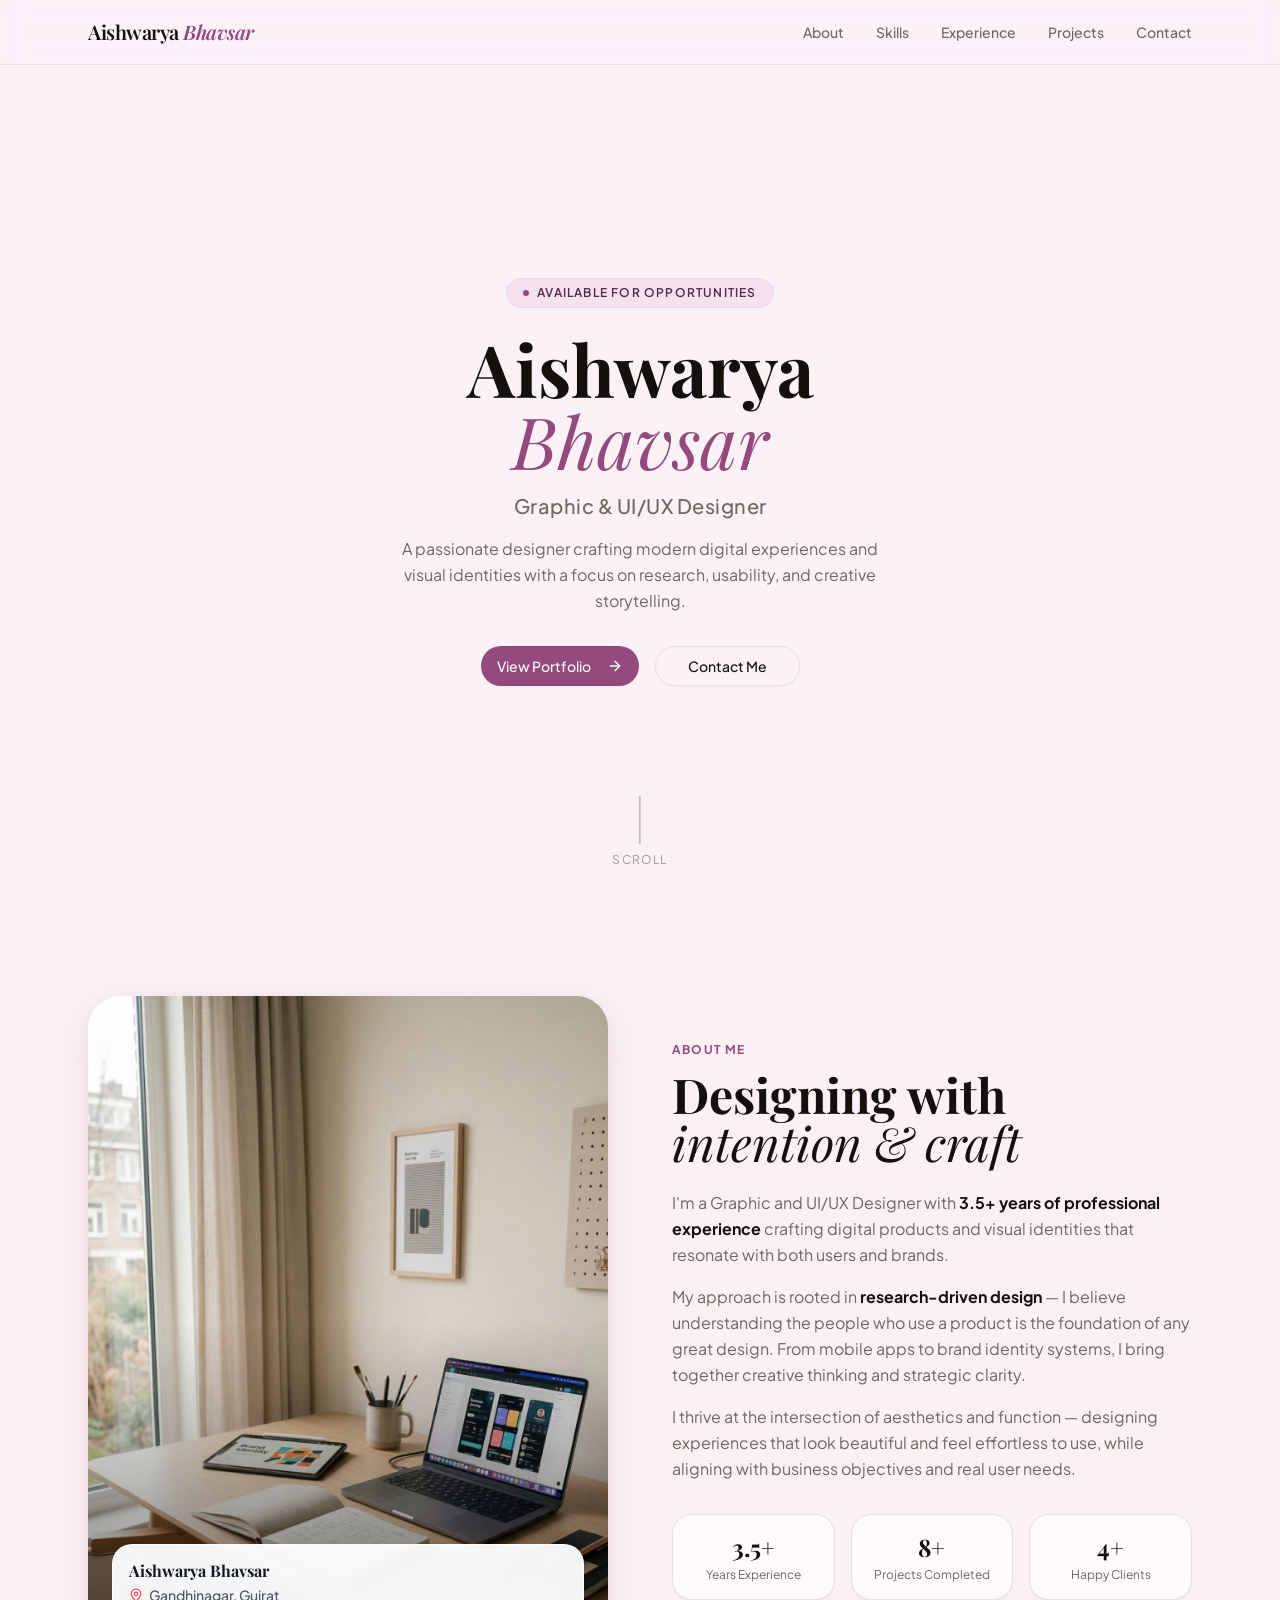
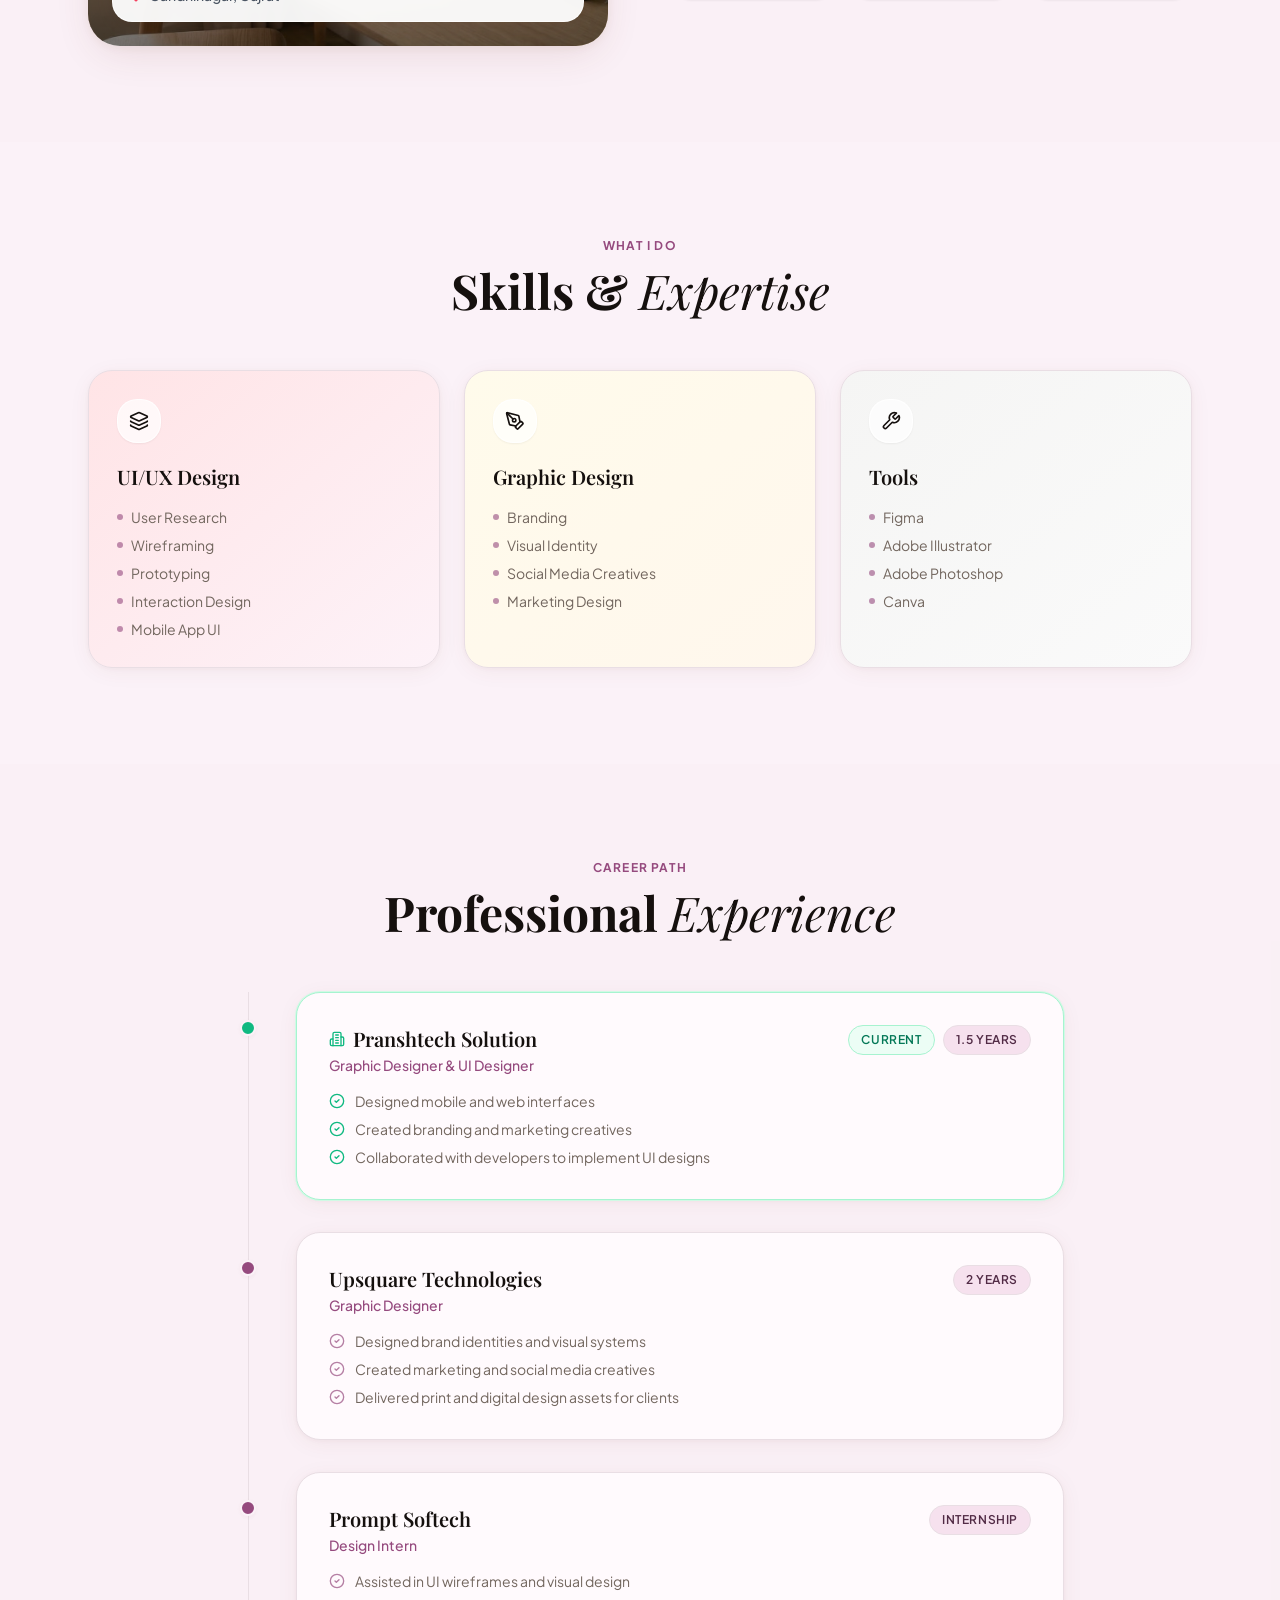
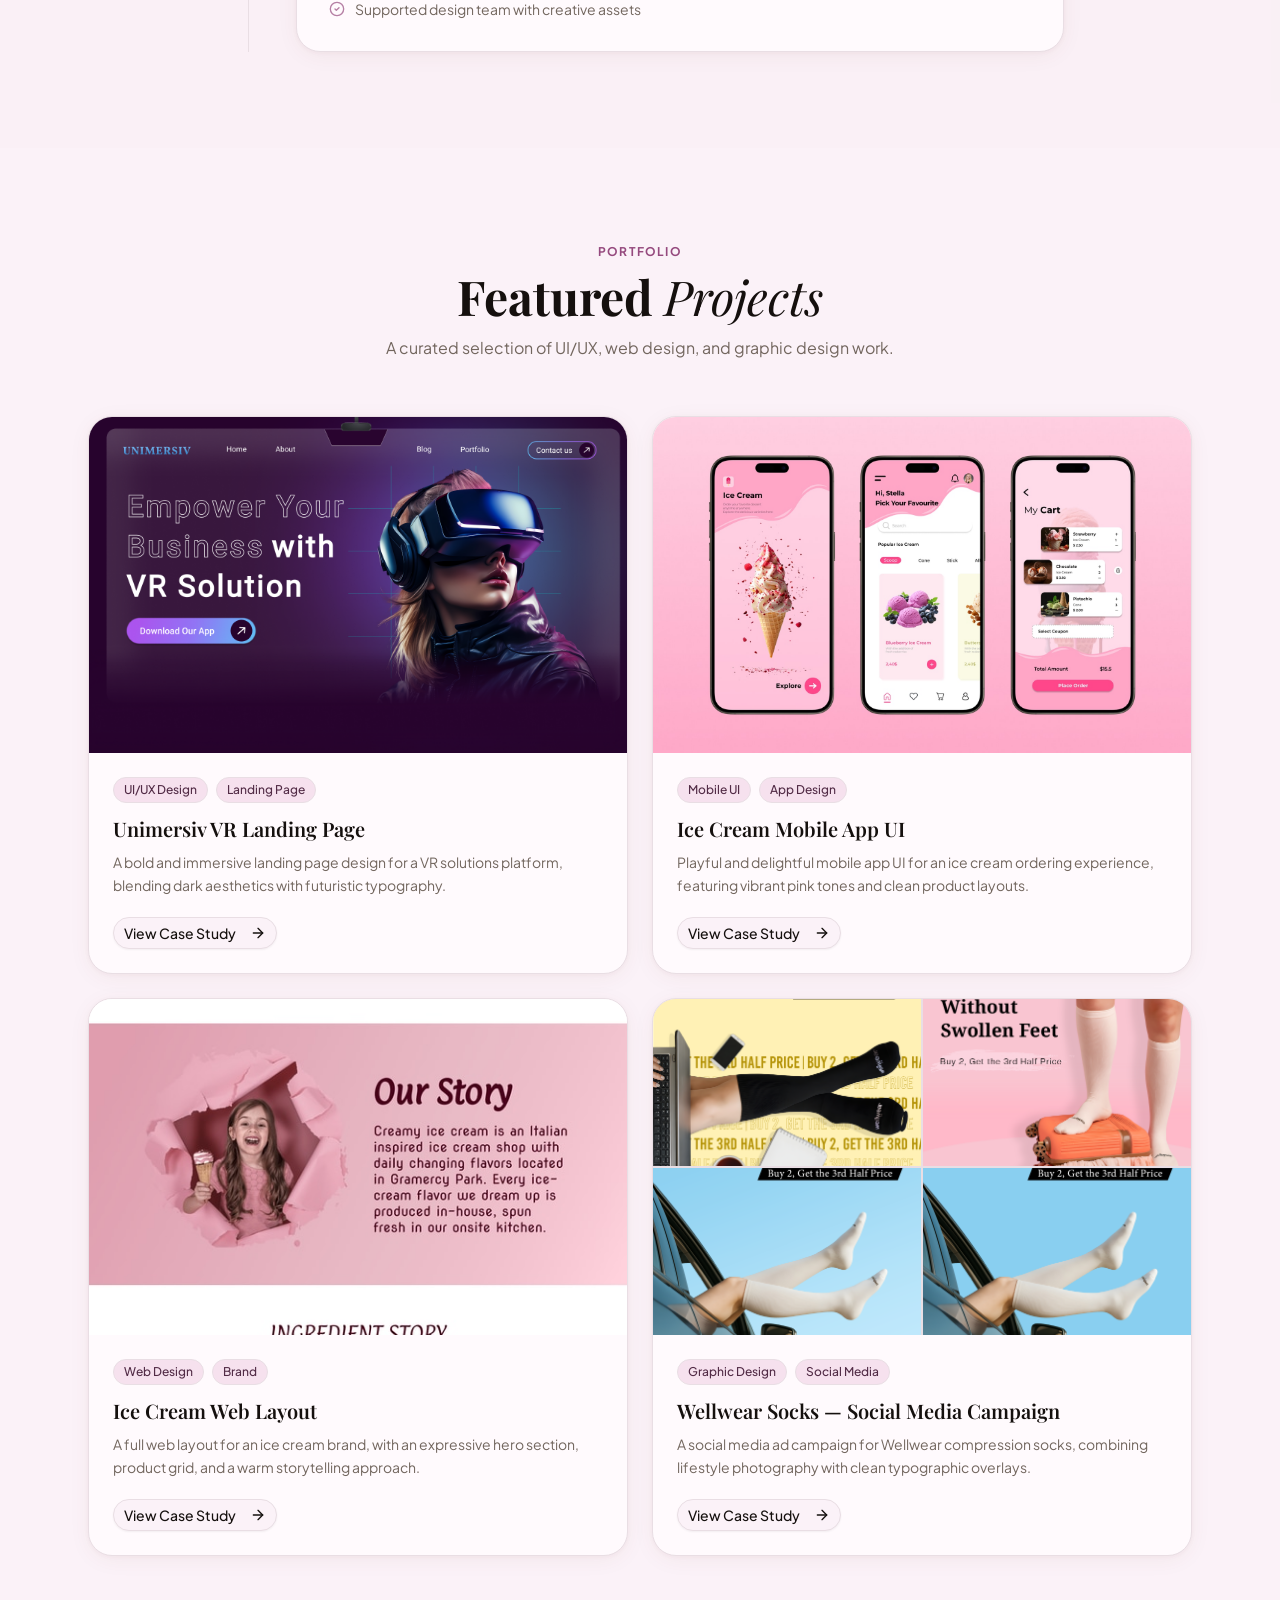
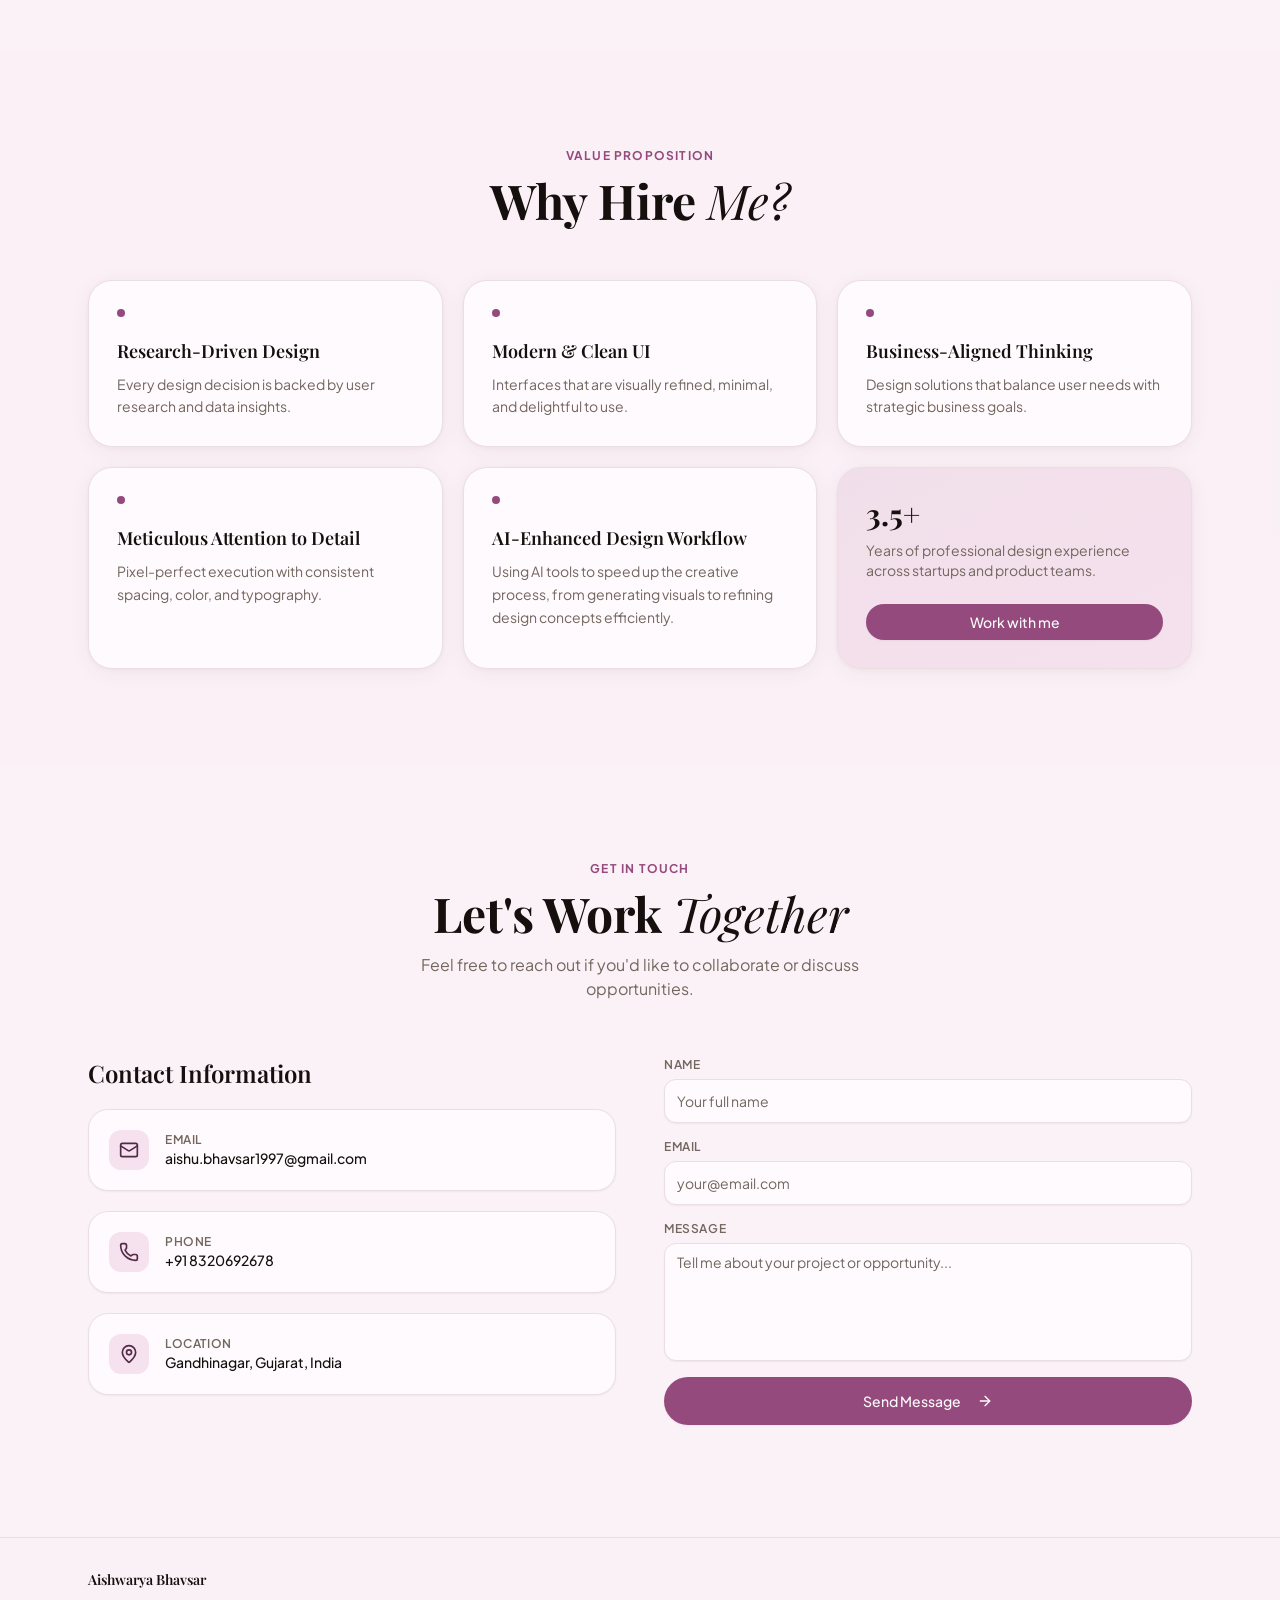
==== index.html @ 3a3ff21f "Add Custom app for portfolio" ====
<html lang="en">
   <head>
      <meta charset="UTF-8" />
      <meta name="viewport" content="width=device-width, initial-scale=1.0" />
      <title>App</title>
      <meta name="description" content="Built with caffeine.ai" />
      <meta property="og:title" content="App" />
      <meta property="og:description" content="Built with caffeine.ai" />
      <meta property="og:type" content="website" />
      <meta name="twitter:card" content="summary_large_image" />
      <link rel="icon" type="image/x-icon" href="/favicon.ico" />
      <!-- <script
         type="module"
         src="assets/index.js"
      ></script> -->
      <link rel="stylesheet" href="assets/index.css" />
      <style type="text/css">
         :where(html[dir="ltr"]),
         :where([data-sonner-toaster][dir="ltr"]) {
            --toast-icon-margin-start: -3px;
            --toast-icon-margin-end: 4px;
            --toast-svg-margin-start: -1px;
            --toast-svg-margin-end: 0px;
            --toast-button-margin-start: auto;
            --toast-button-margin-end: 0;
            --toast-close-button-start: 0;
            --toast-close-button-end: unset;
            --toast-close-button-transform: translate(-35%, -35%);
         }
         :where(html[dir="rtl"]),
         :where([data-sonner-toaster][dir="rtl"]) {
            --toast-icon-margin-start: 4px;
            --toast-icon-margin-end: -3px;
            --toast-svg-margin-start: 0px;
            --toast-svg-margin-end: -1px;
            --toast-button-margin-start: 0;
            --toast-button-margin-end: auto;
            --toast-close-button-start: unset;
            --toast-close-button-end: 0;
            --toast-close-button-transform: translate(35%, -35%);
         }
         :where([data-sonner-toaster]) {
            position: fixed;
            width: var(--width);
            font-family:
               ui-sans-serif,
               system-ui,
               -apple-system,
               BlinkMacSystemFont,
               Segoe UI,
               Roboto,
               Helvetica Neue,
               Arial,
               Noto Sans,
               sans-serif,
               Apple Color Emoji,
               Segoe UI Emoji,
               Segoe UI Symbol,
               Noto Color Emoji;
            --gray1: hsl(0, 0%, 99%);
            --gray2: hsl(0, 0%, 97.3%);
            --gray3: hsl(0, 0%, 95.1%);
            --gray4: hsl(0, 0%, 93%);
            --gray5: hsl(0, 0%, 90.9%);
            --gray6: hsl(0, 0%, 88.7%);
            --gray7: hsl(0, 0%, 85.8%);
            --gray8: hsl(0, 0%, 78%);
            --gray9: hsl(0, 0%, 56.1%);
            --gray10: hsl(0, 0%, 52.3%);
            --gray11: hsl(0, 0%, 43.5%);
            --gray12: hsl(0, 0%, 9%);
            --border-radius: 8px;
            box-sizing: border-box;
            padding: 0;
            margin: 0;
            list-style: none;
            outline: none;
            z-index: 999999999;
            transition: transform 0.4s ease;
         }
         :where([data-sonner-toaster][data-lifted="true"]) {
            transform: translateY(-10px);
         }
         @media (hover: none) and (pointer: coarse) {
            :where([data-sonner-toaster][data-lifted="true"]) {
               transform: none;
            }
         }
         :where([data-sonner-toaster][data-x-position="right"]) {
            right: var(--offset-right);
         }
         :where([data-sonner-toaster][data-x-position="left"]) {
            left: var(--offset-left);
         }
         :where([data-sonner-toaster][data-x-position="center"]) {
            left: 50%;
            transform: translate(-50%);
         }
         :where([data-sonner-toaster][data-y-position="top"]) {
            top: var(--offset-top);
         }
         :where([data-sonner-toaster][data-y-position="bottom"]) {
            bottom: var(--offset-bottom);
         }
         :where([data-sonner-toast]) {
            --y: translateY(100%);
            --lift-amount: calc(var(--lift) * var(--gap));
            z-index: var(--z-index);
            position: absolute;
            opacity: 0;
            transform: var(--y);
            filter: blur(0);
            touch-action: none;
            transition:
               transform 0.4s,
               opacity 0.4s,
               height 0.4s,
               box-shadow 0.2s;
            box-sizing: border-box;
            outline: none;
            overflow-wrap: anywhere;
         }
         :where([data-sonner-toast][data-styled="true"]) {
            padding: 16px;
            background: var(--normal-bg);
            border: 1px solid var(--normal-border);
            color: var(--normal-text);
            border-radius: var(--border-radius);
            box-shadow: 0 4px 12px #0000001a;
            width: var(--width);
            font-size: 13px;
            display: flex;
            align-items: center;
            gap: 6px;
         }
         :where([data-sonner-toast]:focus-visible) {
            box-shadow:
               0 4px 12px #0000001a,
               0 0 0 2px #0003;
         }
         :where([data-sonner-toast][data-y-position="top"]) {
            top: 0;
            --y: translateY(-100%);
            --lift: 1;
            --lift-amount: calc(1 * var(--gap));
         }
         :where([data-sonner-toast][data-y-position="bottom"]) {
            bottom: 0;
            --y: translateY(100%);
            --lift: -1;
            --lift-amount: calc(var(--lift) * var(--gap));
         }
         :where([data-sonner-toast]) :where([data-description]) {
            font-weight: 400;
            line-height: 1.4;
            color: inherit;
         }
         :where([data-sonner-toast]) :where([data-title]) {
            font-weight: 500;
            line-height: 1.5;
            color: inherit;
         }
         :where([data-sonner-toast]) :where([data-icon]) {
            display: flex;
            height: 16px;
            width: 16px;
            position: relative;
            justify-content: flex-start;
            align-items: center;
            flex-shrink: 0;
            margin-left: var(--toast-icon-margin-start);
            margin-right: var(--toast-icon-margin-end);
         }
         :where([data-sonner-toast][data-promise="true"])
            :where([data-icon])
            > svg {
            opacity: 0;
            transform: scale(0.8);
            transform-origin: center;
            animation: sonner-fade-in 0.3s ease forwards;
         }
         :where([data-sonner-toast]) :where([data-icon]) > * {
            flex-shrink: 0;
         }
         :where([data-sonner-toast]) :where([data-icon]) svg {
            margin-left: var(--toast-svg-margin-start);
            margin-right: var(--toast-svg-margin-end);
         }
         :where([data-sonner-toast]) :where([data-content]) {
            display: flex;
            flex-direction: column;
            gap: 2px;
         }
         [data-sonner-toast][data-styled="true"] [data-button] {
            border-radius: 4px;
            padding-left: 8px;
            padding-right: 8px;
            height: 24px;
            font-size: 12px;
            color: var(--normal-bg);
            background: var(--normal-text);
            margin-left: var(--toast-button-margin-start);
            margin-right: var(--toast-button-margin-end);
            border: none;
            cursor: pointer;
            outline: none;
            display: flex;
            align-items: center;
            flex-shrink: 0;
            transition:
               opacity 0.4s,
               box-shadow 0.2s;
         }
         :where([data-sonner-toast]) :where([data-button]):focus-visible {
            box-shadow: 0 0 0 2px #0006;
         }
         :where([data-sonner-toast]) :where([data-button]):first-of-type {
            margin-left: var(--toast-button-margin-start);
            margin-right: var(--toast-button-margin-end);
         }
         :where([data-sonner-toast]) :where([data-cancel]) {
            color: var(--normal-text);
            background: rgba(0, 0, 0, 0.08);
         }
         :where([data-sonner-toast][data-theme="dark"]) :where([data-cancel]) {
            background: rgba(255, 255, 255, 0.3);
         }
         :where([data-sonner-toast]) :where([data-close-button]) {
            position: absolute;
            left: var(--toast-close-button-start);
            right: var(--toast-close-button-end);
            top: 0;
            height: 20px;
            width: 20px;
            display: flex;
            justify-content: center;
            align-items: center;
            padding: 0;
            color: var(--gray12);
            border: 1px solid var(--gray4);
            transform: var(--toast-close-button-transform);
            border-radius: 50%;
            cursor: pointer;
            z-index: 1;
            transition:
               opacity 0.1s,
               background 0.2s,
               border-color 0.2s;
         }
         [data-sonner-toast] [data-close-button] {
            background: var(--gray1);
         }
         :where([data-sonner-toast]) :where([data-close-button]):focus-visible {
            box-shadow:
               0 4px 12px #0000001a,
               0 0 0 2px #0003;
         }
         :where([data-sonner-toast]) :where([data-disabled="true"]) {
            cursor: not-allowed;
         }
         :where([data-sonner-toast]):hover :where([data-close-button]):hover {
            background: var(--gray2);
            border-color: var(--gray5);
         }
         :where([data-sonner-toast][data-swiping="true"]):before {
            content: "";
            position: absolute;
            left: -50%;
            right: -50%;
            height: 100%;
            z-index: -1;
         }
         :where(
               [data-sonner-toast][data-y-position="top"][data-swiping="true"]
            ):before {
            bottom: 50%;
            transform: scaleY(3) translateY(50%);
         }
         :where(
               [data-sonner-toast][data-y-position="bottom"][data-swiping="true"]
            ):before {
            top: 50%;
            transform: scaleY(3) translateY(-50%);
         }
         :where(
               [data-sonner-toast][data-swiping="false"][data-removed="true"]
            ):before {
            content: "";
            position: absolute;
            inset: 0;
            transform: scaleY(2);
         }
         :where([data-sonner-toast]):after {
            content: "";
            position: absolute;
            left: 0;
            height: calc(var(--gap) + 1px);
            bottom: 100%;
            width: 100%;
         }
         :where([data-sonner-toast][data-mounted="true"]) {
            --y: translateY(0);
            opacity: 1;
         }
         :where(
               [data-sonner-toast][data-expanded="false"][data-front="false"]
            ) {
            --scale: var(--toasts-before) * 0.05 + 1;
            --y: translateY(calc(var(--lift-amount) * var(--toasts-before)))
               scale(calc(-1 * var(--scale)));
            height: var(--front-toast-height);
         }
         :where([data-sonner-toast]) > * {
            transition: opacity 0.4s;
         }
         :where(
               [data-sonner-toast][data-expanded="false"][data-front="false"][data-styled="true"]
            )
            > * {
            opacity: 0;
         }
         :where([data-sonner-toast][data-visible="false"]) {
            opacity: 0;
            pointer-events: none;
         }
         :where(
               [data-sonner-toast][data-mounted="true"][data-expanded="true"]
            ) {
            --y: translateY(calc(var(--lift) * var(--offset)));
            height: var(--initial-height);
         }
         :where(
               [data-sonner-toast][data-removed="true"][data-front="true"][data-swipe-out="false"]
            ) {
            --y: translateY(calc(var(--lift) * -100%));
            opacity: 0;
         }
         :where(
               [data-sonner-toast][data-removed="true"][data-front="false"][data-swipe-out="false"][data-expanded="true"]
            ) {
            --y: translateY(
               calc(var(--lift) * var(--offset) + var(--lift) * -100%)
            );
            opacity: 0;
         }
         :where(
               [data-sonner-toast][data-removed="true"][data-front="false"][data-swipe-out="false"][data-expanded="false"]
            ) {
            --y: translateY(40%);
            opacity: 0;
            transition:
               transform 0.5s,
               opacity 0.2s;
         }
         :where(
               [data-sonner-toast][data-removed="true"][data-front="false"]
            ):before {
            height: calc(var(--initial-height) + 20%);
         }
         [data-sonner-toast][data-swiping="true"] {
            transform: var(--y) translateY(var(--swipe-amount-y, 0px))
               translate(var(--swipe-amount-x, 0px));
            transition: none;
         }
         [data-sonner-toast][data-swiped="true"] {
            user-select: none;
         }
         [data-sonner-toast][data-swipe-out="true"][data-y-position="bottom"],
         [data-sonner-toast][data-swipe-out="true"][data-y-position="top"] {
            animation-duration: 0.2s;
            animation-timing-function: ease-out;
            animation-fill-mode: forwards;
         }
         [data-sonner-toast][data-swipe-out="true"][data-swipe-direction="left"] {
            animation-name: swipe-out-left;
         }
         [data-sonner-toast][data-swipe-out="true"][data-swipe-direction="right"] {
            animation-name: swipe-out-right;
         }
         [data-sonner-toast][data-swipe-out="true"][data-swipe-direction="up"] {
            animation-name: swipe-out-up;
         }
         [data-sonner-toast][data-swipe-out="true"][data-swipe-direction="down"] {
            animation-name: swipe-out-down;
         }
         @keyframes swipe-out-left {
            0% {
               transform: var(--y) translate(var(--swipe-amount-x));
               opacity: 1;
            }
            to {
               transform: var(--y) translate(calc(var(--swipe-amount-x) - 100%));
               opacity: 0;
            }
         }
         @keyframes swipe-out-right {
            0% {
               transform: var(--y) translate(var(--swipe-amount-x));
               opacity: 1;
            }
            to {
               transform: var(--y) translate(calc(var(--swipe-amount-x) + 100%));
               opacity: 0;
            }
         }
         @keyframes swipe-out-up {
            0% {
               transform: var(--y) translateY(var(--swipe-amount-y));
               opacity: 1;
            }
            to {
               transform: var(--y)
                  translateY(calc(var(--swipe-amount-y) - 100%));
               opacity: 0;
            }
         }
         @keyframes swipe-out-down {
            0% {
               transform: var(--y) translateY(var(--swipe-amount-y));
               opacity: 1;
            }
            to {
               transform: var(--y)
                  translateY(calc(var(--swipe-amount-y) + 100%));
               opacity: 0;
            }
         }
         @media (max-width: 600px) {
            [data-sonner-toaster] {
               position: fixed;
               right: var(--mobile-offset-right);
               left: var(--mobile-offset-left);
               width: 100%;
            }
            [data-sonner-toaster][dir="rtl"] {
               left: calc(var(--mobile-offset-left) * -1);
            }
            [data-sonner-toaster] [data-sonner-toast] {
               left: 0;
               right: 0;
               width: calc(100% - var(--mobile-offset-left) * 2);
            }
            [data-sonner-toaster][data-x-position="left"] {
               left: var(--mobile-offset-left);
            }
            [data-sonner-toaster][data-y-position="bottom"] {
               bottom: var(--mobile-offset-bottom);
            }
            [data-sonner-toaster][data-y-position="top"] {
               top: var(--mobile-offset-top);
            }
            [data-sonner-toaster][data-x-position="center"] {
               left: var(--mobile-offset-left);
               right: var(--mobile-offset-right);
               transform: none;
            }
         }
         [data-sonner-toaster][data-theme="light"] {
            --normal-bg: #fff;
            --normal-border: var(--gray4);
            --normal-text: var(--gray12);
            --success-bg: hsl(143, 85%, 96%);
            --success-border: hsl(145, 92%, 91%);
            --success-text: hsl(140, 100%, 27%);
            --info-bg: hsl(208, 100%, 97%);
            --info-border: hsl(221, 91%, 91%);
            --info-text: hsl(210, 92%, 45%);
            --warning-bg: hsl(49, 100%, 97%);
            --warning-border: hsl(49, 91%, 91%);
            --warning-text: hsl(31, 92%, 45%);
            --error-bg: hsl(359, 100%, 97%);
            --error-border: hsl(359, 100%, 94%);
            --error-text: hsl(360, 100%, 45%);
         }
         [data-sonner-toaster][data-theme="light"]
            [data-sonner-toast][data-invert="true"] {
            --normal-bg: #000;
            --normal-border: hsl(0, 0%, 20%);
            --normal-text: var(--gray1);
         }
         [data-sonner-toaster][data-theme="dark"]
            [data-sonner-toast][data-invert="true"] {
            --normal-bg: #fff;
            --normal-border: var(--gray3);
            --normal-text: var(--gray12);
         }
         [data-sonner-toaster][data-theme="dark"] {
            --normal-bg: #000;
            --normal-bg-hover: hsl(0, 0%, 12%);
            --normal-border: hsl(0, 0%, 20%);
            --normal-border-hover: hsl(0, 0%, 25%);
            --normal-text: var(--gray1);
            --success-bg: hsl(150, 100%, 6%);
            --success-border: hsl(147, 100%, 12%);
            --success-text: hsl(150, 86%, 65%);
            --info-bg: hsl(215, 100%, 6%);
            --info-border: hsl(223, 100%, 12%);
            --info-text: hsl(216, 87%, 65%);
            --warning-bg: hsl(64, 100%, 6%);
            --warning-border: hsl(60, 100%, 12%);
            --warning-text: hsl(46, 87%, 65%);
            --error-bg: hsl(358, 76%, 10%);
            --error-border: hsl(357, 89%, 16%);
            --error-text: hsl(358, 100%, 81%);
         }
         [data-sonner-toaster][data-theme="dark"]
            [data-sonner-toast]
            [data-close-button] {
            background: var(--normal-bg);
            border-color: var(--normal-border);
            color: var(--normal-text);
         }
         [data-sonner-toaster][data-theme="dark"]
            [data-sonner-toast]
            [data-close-button]:hover {
            background: var(--normal-bg-hover);
            border-color: var(--normal-border-hover);
         }
         [data-rich-colors="true"][data-sonner-toast][data-type="success"],
         [data-rich-colors="true"][data-sonner-toast][data-type="success"]
            [data-close-button] {
            background: var(--success-bg);
            border-color: var(--success-border);
            color: var(--success-text);
         }
         [data-rich-colors="true"][data-sonner-toast][data-type="info"],
         [data-rich-colors="true"][data-sonner-toast][data-type="info"]
            [data-close-button] {
            background: var(--info-bg);
            border-color: var(--info-border);
            color: var(--info-text);
         }
         [data-rich-colors="true"][data-sonner-toast][data-type="warning"],
         [data-rich-colors="true"][data-sonner-toast][data-type="warning"]
            [data-close-button] {
            background: var(--warning-bg);
            border-color: var(--warning-border);
            color: var(--warning-text);
         }
         [data-rich-colors="true"][data-sonner-toast][data-type="error"],
         [data-rich-colors="true"][data-sonner-toast][data-type="error"]
            [data-close-button] {
            background: var(--error-bg);
            border-color: var(--error-border);
            color: var(--error-text);
         }
         .sonner-loading-wrapper {
            --size: 16px;
            height: var(--size);
            width: var(--size);
            position: absolute;
            inset: 0;
            z-index: 10;
         }
         .sonner-loading-wrapper[data-visible="false"] {
            transform-origin: center;
            animation: sonner-fade-out 0.2s ease forwards;
         }
         .sonner-spinner {
            position: relative;
            top: 50%;
            left: 50%;
            height: var(--size);
            width: var(--size);
         }
         .sonner-loading-bar {
            animation: sonner-spin 1.2s linear infinite;
            background: var(--gray11);
            border-radius: 6px;
            height: 8%;
            left: -10%;
            position: absolute;
            top: -3.9%;
            width: 24%;
         }
         .sonner-loading-bar:nth-child(1) {
            animation-delay: -1.2s;
            transform: rotate(0.0001deg) translate(146%);
         }
         .sonner-loading-bar:nth-child(2) {
            animation-delay: -1.1s;
            transform: rotate(30deg) translate(146%);
         }
         .sonner-loading-bar:nth-child(3) {
            animation-delay: -1s;
            transform: rotate(60deg) translate(146%);
         }
         .sonner-loading-bar:nth-child(4) {
            animation-delay: -0.9s;
            transform: rotate(90deg) translate(146%);
         }
         .sonner-loading-bar:nth-child(5) {
            animation-delay: -0.8s;
            transform: rotate(120deg) translate(146%);
         }
         .sonner-loading-bar:nth-child(6) {
            animation-delay: -0.7s;
            transform: rotate(150deg) translate(146%);
         }
         .sonner-loading-bar:nth-child(7) {
            animation-delay: -0.6s;
            transform: rotate(180deg) translate(146%);
         }
         .sonner-loading-bar:nth-child(8) {
            animation-delay: -0.5s;
            transform: rotate(210deg) translate(146%);
         }
         .sonner-loading-bar:nth-child(9) {
            animation-delay: -0.4s;
            transform: rotate(240deg) translate(146%);
         }
         .sonner-loading-bar:nth-child(10) {
            animation-delay: -0.3s;
            transform: rotate(270deg) translate(146%);
         }
         .sonner-loading-bar:nth-child(11) {
            animation-delay: -0.2s;
            transform: rotate(300deg) translate(146%);
         }
         .sonner-loading-bar:nth-child(12) {
            animation-delay: -0.1s;
            transform: rotate(330deg) translate(146%);
         }
         @keyframes sonner-fade-in {
            0% {
               opacity: 0;
               transform: scale(0.8);
            }
            to {
               opacity: 1;
               transform: scale(1);
            }
         }
         @keyframes sonner-fade-out {
            0% {
               opacity: 1;
               transform: scale(1);
            }
            to {
               opacity: 0;
               transform: scale(0.8);
            }
         }
         @keyframes sonner-spin {
            0% {
               opacity: 1;
            }
            to {
               opacity: 0.15;
            }
         }
         @media (prefers-reduced-motion) {
            [data-sonner-toast],
            [data-sonner-toast] > *,
            .sonner-loading-bar {
               transition: none !important;
               animation: none !important;
            }
         }
         .sonner-loader {
            position: absolute;
            top: 50%;
            left: 50%;
            transform: translate(-50%, -50%);
            transform-origin: center;
            transition:
               opacity 0.2s,
               transform 0.2s;
         }
         .sonner-loader[data-visible="false"] {
            opacity: 0;
            transform: scale(0.8) translate(-50%, -50%);
         }
      </style>
   </head>
   <body>
      <div id="root">
         <div class="min-h-screen bg-background text-foreground">
            <header
               class="fixed top-0 inset-x-0 z-50 bg-background/90 backdrop-blur-md border-b border-border"
            >
               <nav
                  class="max-w-6xl mx-auto px-6 h-16 flex items-center justify-between"
               >
                  <a
                     href="#hero"
                     class="font-display text-xl font-semibold tracking-tight text-foreground linkred"
                     >Aishwarya
                     <span class="font-italic-accent text-primary"
                        >Bhavsar</span
                     ></a
                  >
                  <ul class="hidden md:flex items-center gap-8">
                     <li>
                        <a
                           href="#about"
                           data-ocid="nav.about.link"
                           class="text-sm font-medium text-muted-foreground hover:text-foreground transition-colors"
                           >About</a
                        >
                     </li>
                     <li>
                        <a
                           href="#skills"
                           data-ocid="nav.skills.link"
                           class="text-sm font-medium text-muted-foreground hover:text-foreground transition-colors"
                           >Skills</a
                        >
                     </li>
                     <li>
                        <a
                           href="#experience"
                           data-ocid="nav.experience.link"
                           class="text-sm font-medium text-muted-foreground hover:text-foreground transition-colors"
                           >Experience</a
                        >
                     </li>
                     <li>
                        <a
                           href="#projects"
                           data-ocid="nav.projects.link"
                           class="text-sm font-medium text-muted-foreground hover:text-foreground transition-colors"
                           >Projects</a
                        >
                     </li>
                     <li>
                        <a
                           href="#contact"
                           data-ocid="nav.contact.link"
                           class="text-sm font-medium text-muted-foreground hover:text-foreground transition-colors"
                           >Contact</a
                        >
                     </li>
                  </ul>
                  <button
                     type="button"
                     class="md:hidden p-2 rounded-lg hover:bg-accent transition-colors"
                     aria-label="Toggle menu"
                  >
                     <div class="w-5 h-4 flex flex-col justify-between">
                        <span
                           class="block h-0.5 bg-foreground transition-all"
                        ></span
                        ><span
                           class="block h-0.5 bg-foreground transition-all"
                        ></span
                        ><span
                           class="block h-0.5 bg-foreground transition-all"
                        ></span>
                     </div>
                  </button>
               </nav>
            </header>
            <main>
               <section
                  id="hero"
                  class="relative min-h-screen flex items-center pt-16 overflow-hidden"
               >
                  <div
                     class="relative z-10 max-w-3xl mx-auto px-6 py-24 flex flex-col items-center text-center"
                  >
                     <div
                        class="inline-flex items-center gap-2 px-4 py-1.5 rounded-full bg-accent border border-border text-accent-foreground text-xs font-semibold uppercase tracking-widest mb-6"
                        style="opacity: 1; transform: none"
                     >
                        <span
                           class="w-1.5 h-1.5 rounded-full bg-primary inline-block"
                        ></span
                        >Available for opportunities
                     </div>
                     <h1
                        class="font-display text-5xl md:text-6xl lg:text-7xl font-bold leading-tight text-foreground mb-4"
                        style="opacity: 1; transform: none"
                     >
                        Aishwarya<br /><span
                           class="font-italic-accent font-normal text-primary"
                           >Bhavsar</span
                        >
                     </h1>
                     <p
                        class="text-lg md:text-xl font-medium text-muted-foreground mb-4 tracking-wide"
                        style="opacity: 1; transform: none"
                     >
                        Graphic &amp; UI/UX Designer
                     </p>
                     <p
                        class="text-base text-muted-foreground max-w-lg leading-relaxed mb-8"
                        style="opacity: 1; transform: none"
                     >
                        A passionate designer crafting modern digital
                        experiences and visual identities with a focus on
                        research, usability, and creative storytelling.
                     </p>
                     <div
                        class="flex flex-wrap items-center justify-center gap-4"
                        style="opacity: 1; transform: none"
                     >
                        <a
                           href="#projects"
                           data-slot="button"
                           class="inline-flex items-center justify-center gap-2 whitespace-nowrap text-sm font-medium disabled:pointer-events-none disabled:opacity-50 [&amp;_svg]:pointer-events-none [&amp;_svg:not([class*='size-'])]:size-4 shrink-0 [&amp;_svg]:shrink-0 outline-none focus-visible:border-ring focus-visible:ring-ring/50 focus-visible:ring-[3px] aria-invalid:ring-destructive/20 dark:aria-invalid:ring-destructive/40 aria-invalid:border-destructive shadow-xs hover:bg-primary/90 h-10 has-[&gt;svg]:px-4 rounded-full px-8 bg-primary text-primary-foreground hover:opacity-90 shadow-lift transition-all hover:scale-105"
                           data-ocid="hero.primary_button"
                           >View Portfolio
                           <svg
                              xmlns="http://www.w3.org/2000/svg"
                              width="24"
                              height="24"
                              viewBox="0 0 24 24"
                              fill="none"
                              stroke="currentColor"
                              stroke-width="2"
                              stroke-linecap="round"
                              stroke-linejoin="round"
                              class="lucide lucide-arrow-right ml-2 w-4 h-4"
                              aria-hidden="true"
                           >
                              <path d="M5 12h14"></path>
                              <path d="m12 5 7 7-7 7"></path></svg></a
                        ><a
                           href="#contact"
                           data-slot="button"
                           class="inline-flex items-center justify-center gap-2 whitespace-nowrap text-sm font-medium disabled:pointer-events-none disabled:opacity-50 [&amp;_svg]:pointer-events-none [&amp;_svg:not([class*='size-'])]:size-4 shrink-0 [&amp;_svg]:shrink-0 outline-none focus-visible:border-ring focus-visible:ring-ring/50 focus-visible:ring-[3px] aria-invalid:ring-destructive/20 dark:aria-invalid:ring-destructive/40 aria-invalid:border-destructive border bg-background shadow-xs hover:text-accent-foreground dark:bg-input/30 dark:border-input dark:hover:bg-input/50 h-10 has-[&gt;svg]:px-4 rounded-full px-8 border-border hover:bg-accent transition-all hover:scale-105"
                           data-ocid="hero.secondary_button"
                           >Contact Me</a
                        >
                     </div>
                  </div>
                  <div
                     class="absolute bottom-8 left-1/2 -translate-x-1/2 flex flex-col items-center gap-2 opacity-40"
                  >
                     <div class="w-px h-12 bg-foreground animate-pulse"></div>
                     <span class="text-xs uppercase tracking-widest"
                        >Scroll</span
                     >
                  </div>
               </section>
               <section id="about" class="py-24 bg-muted/30">
                  <div
                     class="max-w-6xl mx-auto px-6 grid lg:grid-cols-2 gap-16 items-center"
                  >
                     <div style="opacity: 1; transform: none">
                        <div
                           class="relative rounded-4xl overflow-hidden aspect-[4/5] bg-gradient-to-br from-rose-100 via-pink-50 to-amber-50 shadow-lift"
                        >
                           <img
                              alt="Aishwarya Bhavsar — Designer"
                              class="absolute inset-0 w-full h-full object-cover object-center"
                              src="assets/uploads/Gemini_Generated_Image_ps2xdfps2xdfps2x-1.png"
                           />
                           <div
                              class="absolute inset-0 bg-gradient-to-t from-black/50 via-transparent to-transparent"
                           ></div>
                           <div class="absolute bottom-6 left-6 right-6">
                              <div
                                 class="bg-white/95 backdrop-blur-sm rounded-2xl p-4 border border-white/80 shadow-lift"
                              >
                                 <div
                                    class="font-display font-bold text-gray-900 text-base leading-tight"
                                 >
                                    Aishwarya Bhavsar
                                 </div>
                                 <div class="flex items-center gap-1.5 mt-1">
                                    <svg
                                       xmlns="http://www.w3.org/2000/svg"
                                       width="24"
                                       height="24"
                                       viewBox="0 0 24 24"
                                       fill="none"
                                       stroke="currentColor"
                                       stroke-width="2"
                                       stroke-linecap="round"
                                       stroke-linejoin="round"
                                       class="lucide lucide-map-pin w-3.5 h-3.5 text-rose-500 flex-shrink-0"
                                       aria-hidden="true"
                                    >
                                       <path
                                          d="M20 10c0 4.993-5.539 10.193-7.399 11.799a1 1 0 0 1-1.202 0C9.539 20.193 4 14.993 4 10a8 8 0 0 1 16 0"
                                       ></path>
                                       <circle
                                          cx="12"
                                          cy="10"
                                          r="3"
                                       ></circle></svg
                                    ><span
                                       class="text-sm font-medium text-gray-600"
                                       >Gandhinagar, Gujrat</span
                                    >
                                 </div>
                              </div>
                           </div>
                        </div>
                     </div>
                     <div style="opacity: 1; transform: none">
                        <p
                           class="text-xs font-bold uppercase tracking-widest text-primary mb-3"
                        >
                           About Me
                        </p>
                        <h2
                           class="font-display text-4xl md:text-5xl font-bold leading-tight text-foreground mb-6"
                        >
                           Designing with<br /><span
                              class="font-italic-accent font-normal"
                              >intention &amp; craft</span
                           >
                        </h2>
                        <div
                           class="space-y-4 text-base text-muted-foreground leading-relaxed"
                        >
                           <p>
                              I'm a Graphic and UI/UX Designer with
                              <strong class="text-foreground"
                                 >3.5+ years of professional experience</strong
                              >
                              crafting digital products and visual identities
                              that resonate with both users and brands.
                           </p>
                           <p>
                              My approach is rooted in
                              <strong class="text-foreground"
                                 >research-driven design</strong
                              >
                              — I believe understanding the people who use a
                              product is the foundation of any great design.
                              From mobile apps to brand identity systems, I
                              bring together creative thinking and strategic
                              clarity.
                           </p>
                           <p>
                              I thrive at the intersection of aesthetics and
                              function — designing experiences that look
                              beautiful and feel effortless to use, while
                              aligning with business objectives and real user
                              needs.
                           </p>
                        </div>
                        <div class="mt-8 grid grid-cols-3 gap-4">
                           <div
                              class="bg-card border border-border rounded-2xl p-4 text-center shadow-xs"
                           >
                              <div
                                 class="font-display text-2xl font-bold text-foreground"
                              >
                                 3.5+
                              </div>
                              <div class="text-xs text-muted-foreground mt-1">
                                 Years Experience
                              </div>
                           </div>
                           <div
                              class="bg-card border border-border rounded-2xl p-4 text-center shadow-xs"
                           >
                              <div
                                 class="font-display text-2xl font-bold text-foreground"
                              >
                                 8+
                              </div>
                              <div class="text-xs text-muted-foreground mt-1">
                                 Projects Completed
                              </div>
                           </div>
                           <div
                              class="bg-card border border-border rounded-2xl p-4 text-center shadow-xs"
                           >
                              <div
                                 class="font-display text-2xl font-bold text-foreground"
                              >
                                 4+
                              </div>
                              <div class="text-xs text-muted-foreground mt-1">
                                 Happy Clients
                              </div>
                           </div>
                        </div>
                     </div>
                  </div>
               </section>
               <section id="skills" class="py-24">
                  <div class="max-w-6xl mx-auto px-6">
                     <div
                        class="text-center mb-14"
                        style="opacity: 1; transform: none"
                     >
                        <p
                           class="text-xs font-bold uppercase tracking-widest text-primary mb-3"
                        >
                           What I Do
                        </p>
                        <h2
                           class="font-display text-4xl md:text-5xl font-bold text-foreground"
                        >
                           Skills &amp;
                           <span class="font-italic-accent font-normal"
                              >Expertise</span
                           >
                        </h2>
                     </div>
                     <div class="grid md:grid-cols-3 gap-6">
                        <div
                           class="bg-gradient-to-br from-rose-100 to-pink-50 border border-border rounded-3xl p-7 shadow-soft cursor-default"
                           style="opacity: 1; transform: none"
                        >
                           <div
                              class="w-11 h-11 rounded-2xl bg-white/70 border border-white/80 flex items-center justify-center mb-5 shadow-xs"
                           >
                              <svg
                                 xmlns="http://www.w3.org/2000/svg"
                                 width="24"
                                 height="24"
                                 viewBox="0 0 24 24"
                                 fill="none"
                                 stroke="currentColor"
                                 stroke-width="2"
                                 stroke-linecap="round"
                                 stroke-linejoin="round"
                                 class="lucide lucide-layers w-5 h-5 text-foreground"
                                 aria-hidden="true"
                              >
                                 <path
                                    d="M12.83 2.18a2 2 0 0 0-1.66 0L2.6 6.08a1 1 0 0 0 0 1.83l8.58 3.91a2 2 0 0 0 1.66 0l8.58-3.9a1 1 0 0 0 0-1.83z"
                                 ></path>
                                 <path
                                    d="M2 12a1 1 0 0 0 .58.91l8.6 3.91a2 2 0 0 0 1.65 0l8.58-3.9A1 1 0 0 0 22 12"
                                 ></path>
                                 <path
                                    d="M2 17a1 1 0 0 0 .58.91l8.6 3.91a2 2 0 0 0 1.65 0l8.58-3.9A1 1 0 0 0 22 17"
                                 ></path>
                              </svg>
                           </div>
                           <h3
                              class="font-display font-semibold text-xl text-foreground mb-4"
                           >
                              UI/UX Design
                           </h3>
                           <ul class="space-y-2">
                              <li
                                 class="flex items-center gap-2 text-sm text-muted-foreground"
                              >
                                 <span
                                    class="w-1.5 h-1.5 rounded-full bg-primary/60 flex-shrink-0"
                                 ></span
                                 >User Research
                              </li>
                              <li
                                 class="flex items-center gap-2 text-sm text-muted-foreground"
                              >
                                 <span
                                    class="w-1.5 h-1.5 rounded-full bg-primary/60 flex-shrink-0"
                                 ></span
                                 >Wireframing
                              </li>
                              <li
                                 class="flex items-center gap-2 text-sm text-muted-foreground"
                              >
                                 <span
                                    class="w-1.5 h-1.5 rounded-full bg-primary/60 flex-shrink-0"
                                 ></span
                                 >Prototyping
                              </li>
                              <li
                                 class="flex items-center gap-2 text-sm text-muted-foreground"
                              >
                                 <span
                                    class="w-1.5 h-1.5 rounded-full bg-primary/60 flex-shrink-0"
                                 ></span
                                 >Interaction Design
                              </li>
                              <li
                                 class="flex items-center gap-2 text-sm text-muted-foreground"
                              >
                                 <span
                                    class="w-1.5 h-1.5 rounded-full bg-primary/60 flex-shrink-0"
                                 ></span
                                 >Mobile App UI
                              </li>
                           </ul>
                        </div>
                        <div
                           class="bg-gradient-to-br from-amber-50 to-orange-50 border border-border rounded-3xl p-7 shadow-soft cursor-default"
                           style="opacity: 1; transform: none"
                        >
                           <div
                              class="w-11 h-11 rounded-2xl bg-white/70 border border-white/80 flex items-center justify-center mb-5 shadow-xs"
                           >
                              <svg
                                 xmlns="http://www.w3.org/2000/svg"
                                 width="24"
                                 height="24"
                                 viewBox="0 0 24 24"
                                 fill="none"
                                 stroke="currentColor"
                                 stroke-width="2"
                                 stroke-linecap="round"
                                 stroke-linejoin="round"
                                 class="lucide lucide-pen-tool w-5 h-5 text-foreground"
                                 aria-hidden="true"
                              >
                                 <path
                                    d="M15.707 21.293a1 1 0 0 1-1.414 0l-1.586-1.586a1 1 0 0 1 0-1.414l5.586-5.586a1 1 0 0 1 1.414 0l1.586 1.586a1 1 0 0 1 0 1.414z"
                                 ></path>
                                 <path
                                    d="m18 13-1.375-6.874a1 1 0 0 0-.746-.776L3.235 2.028a1 1 0 0 0-1.207 1.207L5.35 15.879a1 1 0 0 0 .776.746L13 18"
                                 ></path>
                                 <path d="m2.3 2.3 7.286 7.286"></path>
                                 <circle cx="11" cy="11" r="2"></circle>
                              </svg>
                           </div>
                           <h3
                              class="font-display font-semibold text-xl text-foreground mb-4"
                           >
                              Graphic Design
                           </h3>
                           <ul class="space-y-2">
                              <li
                                 class="flex items-center gap-2 text-sm text-muted-foreground"
                              >
                                 <span
                                    class="w-1.5 h-1.5 rounded-full bg-primary/60 flex-shrink-0"
                                 ></span
                                 >Branding
                              </li>
                              <li
                                 class="flex items-center gap-2 text-sm text-muted-foreground"
                              >
                                 <span
                                    class="w-1.5 h-1.5 rounded-full bg-primary/60 flex-shrink-0"
                                 ></span
                                 >Visual Identity
                              </li>
                              <li
                                 class="flex items-center gap-2 text-sm text-muted-foreground"
                              >
                                 <span
                                    class="w-1.5 h-1.5 rounded-full bg-primary/60 flex-shrink-0"
                                 ></span
                                 >Social Media Creatives
                              </li>
                              <li
                                 class="flex items-center gap-2 text-sm text-muted-foreground"
                              >
                                 <span
                                    class="w-1.5 h-1.5 rounded-full bg-primary/60 flex-shrink-0"
                                 ></span
                                 >Marketing Design
                              </li>
                           </ul>
                        </div>
                        <div
                           class="bg-gradient-to-br from-stone-100 to-neutral-50 border border-border rounded-3xl p-7 shadow-soft cursor-default"
                           style="opacity: 1; transform: none"
                        >
                           <div
                              class="w-11 h-11 rounded-2xl bg-white/70 border border-white/80 flex items-center justify-center mb-5 shadow-xs"
                           >
                              <svg
                                 xmlns="http://www.w3.org/2000/svg"
                                 width="24"
                                 height="24"
                                 viewBox="0 0 24 24"
                                 fill="none"
                                 stroke="currentColor"
                                 stroke-width="2"
                                 stroke-linecap="round"
                                 stroke-linejoin="round"
                                 class="lucide lucide-wrench w-5 h-5 text-foreground"
                                 aria-hidden="true"
                              >
                                 <path
                                    d="M14.7 6.3a1 1 0 0 0 0 1.4l1.6 1.6a1 1 0 0 0 1.4 0l3.77-3.77a6 6 0 0 1-7.94 7.94l-6.91 6.91a2.12 2.12 0 0 1-3-3l6.91-6.91a6 6 0 0 1 7.94-7.94l-3.76 3.76z"
                                 ></path>
                              </svg>
                           </div>
                           <h3
                              class="font-display font-semibold text-xl text-foreground mb-4"
                           >
                              Tools
                           </h3>
                           <ul class="space-y-2">
                              <li
                                 class="flex items-center gap-2 text-sm text-muted-foreground"
                              >
                                 <span
                                    class="w-1.5 h-1.5 rounded-full bg-primary/60 flex-shrink-0"
                                 ></span
                                 >Figma
                              </li>
                              <li
                                 class="flex items-center gap-2 text-sm text-muted-foreground"
                              >
                                 <span
                                    class="w-1.5 h-1.5 rounded-full bg-primary/60 flex-shrink-0"
                                 ></span
                                 >Adobe Illustrator
                              </li>
                              <li
                                 class="flex items-center gap-2 text-sm text-muted-foreground"
                              >
                                 <span
                                    class="w-1.5 h-1.5 rounded-full bg-primary/60 flex-shrink-0"
                                 ></span
                                 >Adobe Photoshop
                              </li>
                              <li
                                 class="flex items-center gap-2 text-sm text-muted-foreground"
                              >
                                 <span
                                    class="w-1.5 h-1.5 rounded-full bg-primary/60 flex-shrink-0"
                                 ></span
                                 >Canva
                              </li>
                           </ul>
                        </div>
                     </div>
                  </div>
               </section>
               <section id="experience" class="py-24 bg-muted/30">
                  <div class="max-w-4xl mx-auto px-6">
                     <div
                        class="text-center mb-14"
                        style="opacity: 1; transform: none"
                     >
                        <p
                           class="text-xs font-bold uppercase tracking-widest text-primary mb-3"
                        >
                           Career Path
                        </p>
                        <h2
                           class="font-display text-4xl md:text-5xl font-bold text-foreground"
                        >
                           Professional
                           <span class="font-italic-accent font-normal"
                              >Experience</span
                           >
                        </h2>
                     </div>
                     <div class="relative">
                        <div
                           class="absolute left-8 top-0 bottom-0 w-px bg-border"
                        ></div>
                        <div class="space-y-8">
                           <div
                              class="relative pl-20"
                              style="opacity: 1; transform: none"
                           >
                              <div
                                 class="absolute left-6 top-7 w-4 h-4 rounded-full border-2 border-background shadow-soft bg-emerald-500"
                              ></div>
                              <div
                                 class="bg-card border rounded-3xl p-6 md:p-8 shadow-soft hover:shadow-lift transition-shadow border-emerald-200 ring-1 ring-emerald-100"
                              >
                                 <div
                                    class="flex flex-wrap items-start justify-between gap-3 mb-4"
                                 >
                                    <div>
                                       <div
                                          class="flex items-center gap-2 mb-0.5"
                                       >
                                          <svg
                                             xmlns="http://www.w3.org/2000/svg"
                                             width="24"
                                             height="24"
                                             viewBox="0 0 24 24"
                                             fill="none"
                                             stroke="currentColor"
                                             stroke-width="2"
                                             stroke-linecap="round"
                                             stroke-linejoin="round"
                                             class="lucide lucide-building2 lucide-building-2 w-4 h-4 text-emerald-500 flex-shrink-0"
                                             aria-hidden="true"
                                          >
                                             <path
                                                d="M6 22V4a2 2 0 0 1 2-2h8a2 2 0 0 1 2 2v18Z"
                                             ></path>
                                             <path
                                                d="M6 12H4a2 2 0 0 0-2 2v6a2 2 0 0 0 2 2h2"
                                             ></path>
                                             <path
                                                d="M18 9h2a2 2 0 0 1 2 2v9a2 2 0 0 1-2 2h-2"
                                             ></path>
                                             <path d="M10 6h4"></path>
                                             <path d="M10 10h4"></path>
                                             <path d="M10 14h4"></path>
                                             <path d="M10 18h4"></path>
                                          </svg>
                                          <h3
                                             class="font-display font-semibold text-xl text-foreground"
                                          >
                                             Pranshtech Solution
                                          </h3>
                                       </div>
                                       <p
                                          class="text-sm text-primary font-medium mt-0.5"
                                       >
                                          Graphic Designer &amp; UI Designer
                                       </p>
                                    </div>
                                    <div
                                       class="flex items-center gap-2 flex-wrap"
                                    >
                                       <span
                                          class="text-xs font-semibold uppercase tracking-wider px-3 py-1.5 bg-emerald-50 text-emerald-700 rounded-full border border-emerald-200"
                                          >Current</span
                                       ><span
                                          class="text-xs font-semibold uppercase tracking-wider px-3 py-1.5 bg-accent text-accent-foreground rounded-full border border-border"
                                          >1.5 Years</span
                                       >
                                    </div>
                                 </div>
                                 <ul class="space-y-2">
                                    <li
                                       class="flex items-start gap-2.5 text-sm text-muted-foreground"
                                    >
                                       <svg
                                          xmlns="http://www.w3.org/2000/svg"
                                          width="24"
                                          height="24"
                                          viewBox="0 0 24 24"
                                          fill="none"
                                          stroke="currentColor"
                                          stroke-width="2"
                                          stroke-linecap="round"
                                          stroke-linejoin="round"
                                          class="lucide lucide-circle-check w-4 h-4 mt-0.5 flex-shrink-0 text-emerald-500"
                                          aria-hidden="true"
                                       >
                                          <circle
                                             cx="12"
                                             cy="12"
                                             r="10"
                                          ></circle>
                                          <path d="m9 12 2 2 4-4"></path></svg
                                       >Designed mobile and web interfaces
                                    </li>
                                    <li
                                       class="flex items-start gap-2.5 text-sm text-muted-foreground"
                                    >
                                       <svg
                                          xmlns="http://www.w3.org/2000/svg"
                                          width="24"
                                          height="24"
                                          viewBox="0 0 24 24"
                                          fill="none"
                                          stroke="currentColor"
                                          stroke-width="2"
                                          stroke-linecap="round"
                                          stroke-linejoin="round"
                                          class="lucide lucide-circle-check w-4 h-4 mt-0.5 flex-shrink-0 text-emerald-500"
                                          aria-hidden="true"
                                       >
                                          <circle
                                             cx="12"
                                             cy="12"
                                             r="10"
                                          ></circle>
                                          <path d="m9 12 2 2 4-4"></path></svg
                                       >Created branding and marketing creatives
                                    </li>
                                    <li
                                       class="flex items-start gap-2.5 text-sm text-muted-foreground"
                                    >
                                       <svg
                                          xmlns="http://www.w3.org/2000/svg"
                                          width="24"
                                          height="24"
                                          viewBox="0 0 24 24"
                                          fill="none"
                                          stroke="currentColor"
                                          stroke-width="2"
                                          stroke-linecap="round"
                                          stroke-linejoin="round"
                                          class="lucide lucide-circle-check w-4 h-4 mt-0.5 flex-shrink-0 text-emerald-500"
                                          aria-hidden="true"
                                       >
                                          <circle
                                             cx="12"
                                             cy="12"
                                             r="10"
                                          ></circle>
                                          <path d="m9 12 2 2 4-4"></path></svg
                                       >Collaborated with developers to
                                       implement UI designs
                                    </li>
                                 </ul>
                              </div>
                           </div>
                           <div
                              class="relative pl-20"
                              style="opacity: 1; transform: none"
                           >
                              <div
                                 class="absolute left-6 top-7 w-4 h-4 rounded-full border-2 border-background shadow-soft bg-primary"
                              ></div>
                              <div
                                 class="bg-card border rounded-3xl p-6 md:p-8 shadow-soft hover:shadow-lift transition-shadow border-border"
                              >
                                 <div
                                    class="flex flex-wrap items-start justify-between gap-3 mb-4"
                                 >
                                    <div>
                                       <div
                                          class="flex items-center gap-2 mb-0.5"
                                       >
                                          <h3
                                             class="font-display font-semibold text-xl text-foreground"
                                          >
                                             Upsquare Technologies
                                          </h3>
                                       </div>
                                       <p
                                          class="text-sm text-primary font-medium mt-0.5"
                                       >
                                          Graphic Designer
                                       </p>
                                    </div>
                                    <div
                                       class="flex items-center gap-2 flex-wrap"
                                    >
                                       <span
                                          class="text-xs font-semibold uppercase tracking-wider px-3 py-1.5 bg-accent text-accent-foreground rounded-full border border-border"
                                          >2 Years</span
                                       >
                                    </div>
                                 </div>
                                 <ul class="space-y-2">
                                    <li
                                       class="flex items-start gap-2.5 text-sm text-muted-foreground"
                                    >
                                       <svg
                                          xmlns="http://www.w3.org/2000/svg"
                                          width="24"
                                          height="24"
                                          viewBox="0 0 24 24"
                                          fill="none"
                                          stroke="currentColor"
                                          stroke-width="2"
                                          stroke-linecap="round"
                                          stroke-linejoin="round"
                                          class="lucide lucide-circle-check w-4 h-4 mt-0.5 flex-shrink-0 text-primary/70"
                                          aria-hidden="true"
                                       >
                                          <circle
                                             cx="12"
                                             cy="12"
                                             r="10"
                                          ></circle>
                                          <path d="m9 12 2 2 4-4"></path></svg
                                       >Designed brand identities and visual
                                       systems
                                    </li>
                                    <li
                                       class="flex items-start gap-2.5 text-sm text-muted-foreground"
                                    >
                                       <svg
                                          xmlns="http://www.w3.org/2000/svg"
                                          width="24"
                                          height="24"
                                          viewBox="0 0 24 24"
                                          fill="none"
                                          stroke="currentColor"
                                          stroke-width="2"
                                          stroke-linecap="round"
                                          stroke-linejoin="round"
                                          class="lucide lucide-circle-check w-4 h-4 mt-0.5 flex-shrink-0 text-primary/70"
                                          aria-hidden="true"
                                       >
                                          <circle
                                             cx="12"
                                             cy="12"
                                             r="10"
                                          ></circle>
                                          <path d="m9 12 2 2 4-4"></path></svg
                                       >Created marketing and social media
                                       creatives
                                    </li>
                                    <li
                                       class="flex items-start gap-2.5 text-sm text-muted-foreground"
                                    >
                                       <svg
                                          xmlns="http://www.w3.org/2000/svg"
                                          width="24"
                                          height="24"
                                          viewBox="0 0 24 24"
                                          fill="none"
                                          stroke="currentColor"
                                          stroke-width="2"
                                          stroke-linecap="round"
                                          stroke-linejoin="round"
                                          class="lucide lucide-circle-check w-4 h-4 mt-0.5 flex-shrink-0 text-primary/70"
                                          aria-hidden="true"
                                       >
                                          <circle
                                             cx="12"
                                             cy="12"
                                             r="10"
                                          ></circle>
                                          <path d="m9 12 2 2 4-4"></path></svg
                                       >Delivered print and digital design
                                       assets for clients
                                    </li>
                                 </ul>
                              </div>
                           </div>
                           <div
                              class="relative pl-20"
                              style="opacity: 1; transform: none"
                           >
                              <div
                                 class="absolute left-6 top-7 w-4 h-4 rounded-full border-2 border-background shadow-soft bg-primary"
                              ></div>
                              <div
                                 class="bg-card border rounded-3xl p-6 md:p-8 shadow-soft hover:shadow-lift transition-shadow border-border"
                              >
                                 <div
                                    class="flex flex-wrap items-start justify-between gap-3 mb-4"
                                 >
                                    <div>
                                       <div
                                          class="flex items-center gap-2 mb-0.5"
                                       >
                                          <h3
                                             class="font-display font-semibold text-xl text-foreground"
                                          >
                                             Prompt Softech
                                          </h3>
                                       </div>
                                       <p
                                          class="text-sm text-primary font-medium mt-0.5"
                                       >
                                          Design Intern
                                       </p>
                                    </div>
                                    <div
                                       class="flex items-center gap-2 flex-wrap"
                                    >
                                       <span
                                          class="text-xs font-semibold uppercase tracking-wider px-3 py-1.5 bg-accent text-accent-foreground rounded-full border border-border"
                                          >Internship</span
                                       >
                                    </div>
                                 </div>
                                 <ul class="space-y-2">
                                    <li
                                       class="flex items-start gap-2.5 text-sm text-muted-foreground"
                                    >
                                       <svg
                                          xmlns="http://www.w3.org/2000/svg"
                                          width="24"
                                          height="24"
                                          viewBox="0 0 24 24"
                                          fill="none"
                                          stroke="currentColor"
                                          stroke-width="2"
                                          stroke-linecap="round"
                                          stroke-linejoin="round"
                                          class="lucide lucide-circle-check w-4 h-4 mt-0.5 flex-shrink-0 text-primary/70"
                                          aria-hidden="true"
                                       >
                                          <circle
                                             cx="12"
                                             cy="12"
                                             r="10"
                                          ></circle>
                                          <path d="m9 12 2 2 4-4"></path></svg
                                       >Assisted in UI wireframes and visual
                                       design
                                    </li>
                                    <li
                                       class="flex items-start gap-2.5 text-sm text-muted-foreground"
                                    >
                                       <svg
                                          xmlns="http://www.w3.org/2000/svg"
                                          width="24"
                                          height="24"
                                          viewBox="0 0 24 24"
                                          fill="none"
                                          stroke="currentColor"
                                          stroke-width="2"
                                          stroke-linecap="round"
                                          stroke-linejoin="round"
                                          class="lucide lucide-circle-check w-4 h-4 mt-0.5 flex-shrink-0 text-primary/70"
                                          aria-hidden="true"
                                       >
                                          <circle
                                             cx="12"
                                             cy="12"
                                             r="10"
                                          ></circle>
                                          <path d="m9 12 2 2 4-4"></path></svg
                                       >Supported design team with creative
                                       assets
                                    </li>
                                 </ul>
                              </div>
                           </div>
                        </div>
                     </div>
                  </div>
               </section>
               <section id="projects" class="py-24">
                  <div class="max-w-6xl mx-auto px-6">
                     <div
                        class="text-center mb-14"
                        style="opacity: 1; transform: none"
                     >
                        <p
                           class="text-xs font-bold uppercase tracking-widest text-primary mb-3"
                        >
                           Portfolio
                        </p>
                        <h2
                           class="font-display text-4xl md:text-5xl font-bold text-foreground"
                        >
                           Featured
                           <span class="font-italic-accent font-normal"
                              >Projects</span
                           >
                        </h2>
                        <p
                           class="mt-4 text-base text-muted-foreground max-w-lg mx-auto"
                        >
                           A curated selection of UI/UX, web design, and graphic
                           design work.
                        </p>
                     </div>
                     <div class="grid md:grid-cols-2 gap-6">
                        <div
                           data-ocid="projects.item.1"
                           class="group bg-card border border-border rounded-3xl overflow-hidden shadow-soft hover:shadow-lift transition-all cursor-default flex flex-col"
                           style="opacity: 1; transform: none"
                        >
                           <div class="aspect-[16/10] overflow-hidden relative">
                              <img
                                 alt="Unimersiv VR Landing Page"
                                 class="w-full h-full object-cover transition-transform duration-500 group-hover:scale-105 object-top"
                                 loading="lazy"
                                 src="assets/uploads/VR-landing-Page-1-1.png"
                              />
                              <div
                                 class="absolute inset-0 bg-gradient-to-t from-foreground/10 to-transparent opacity-0 group-hover:opacity-100 transition-opacity"
                              ></div>
                           </div>
                           <div class="p-6 flex flex-col flex-1">
                              <div class="flex flex-wrap gap-2 mb-3">
                                 <span
                                    class="text-xs font-medium px-2.5 py-1 bg-accent text-accent-foreground rounded-full border border-border"
                                    >UI/UX Design</span
                                 ><span
                                    class="text-xs font-medium px-2.5 py-1 bg-accent text-accent-foreground rounded-full border border-border"
                                    >Landing Page</span
                                 >
                              </div>
                              <h3
                                 class="font-display font-semibold text-xl text-foreground mb-2"
                              >
                                 Unimersiv VR Landing Page
                              </h3>
                              <p
                                 class="text-sm text-muted-foreground leading-relaxed mb-5 flex-1"
                              >
                                 A bold and immersive landing page design for a
                                 VR solutions platform, blending dark aesthetics
                                 with futuristic typography.
                              </p>
                              <a
                                 href="casestudy/case-1.html"
                                 data-slot="button"
                                 class="inline-flex items-center justify-center whitespace-nowrap text-sm font-medium disabled:pointer-events-none disabled:opacity-50 [&amp;_svg]:pointer-events-none [&amp;_svg:not([class*='size-'])]:size-4 shrink-0 [&amp;_svg]:shrink-0 outline-none focus-visible:border-ring focus-visible:ring-ring/50 focus-visible:ring-[3px] aria-invalid:ring-destructive/20 dark:aria-invalid:ring-destructive/40 aria-invalid:border-destructive border bg-background shadow-xs dark:bg-input/30 dark:border-input dark:hover:bg-input/50 h-8 gap-1.5 px-3 has-[&gt;svg]:px-2.5 rounded-full border-border hover:bg-primary hover:text-primary-foreground hover:border-primary transition-all group/btn self-start"
                                 data-ocid="projects.button.1"
                              >
                                 View Case Study<svg
                                    xmlns="http://www.w3.org/2000/svg"
                                    width="24"
                                    height="24"
                                    viewBox="0 0 24 24"
                                    fill="none"
                                    stroke="currentColor"
                                    stroke-width="2"
                                    stroke-linecap="round"
                                    stroke-linejoin="round"
                                    class="lucide lucide-arrow-right ml-2 w-3.5 h-3.5 transition-transform group-hover/btn:translate-x-1"
                                    aria-hidden="true"
                                 >
                                    <path d="M5 12h14"></path>
                                    <path d="m12 5 7 7-7 7"></path>
                                 </svg>
                              </a>
                           </div>
                        </div>
                        <div
                           data-ocid="projects.item.2"
                           class="group bg-card border border-border rounded-3xl overflow-hidden shadow-soft hover:shadow-lift transition-all cursor-default flex flex-col"
                           style="opacity: 1; transform: none"
                        >
                           <div class="aspect-[16/10] overflow-hidden relative">
                              <img
                                 alt="Ice Cream Mobile App UI"
                                 class="w-full h-full object-cover transition-transform duration-500 group-hover:scale-105"
                                 loading="lazy"
                                 src="assets/uploads/Ice_Cream_UI_Screen-6.png"
                              />
                              <div
                                 class="absolute inset-0 bg-gradient-to-t from-foreground/10 to-transparent opacity-0 group-hover:opacity-100 transition-opacity"
                              ></div>
                           </div>
                           <div class="p-6 flex flex-col flex-1">
                              <div class="flex flex-wrap gap-2 mb-3">
                                 <span
                                    class="text-xs font-medium px-2.5 py-1 bg-accent text-accent-foreground rounded-full border border-border"
                                    >Mobile UI</span
                                 ><span
                                    class="text-xs font-medium px-2.5 py-1 bg-accent text-accent-foreground rounded-full border border-border"
                                    >App Design</span
                                 >
                              </div>
                              <h3
                                 class="font-display font-semibold text-xl text-foreground mb-2"
                              >
                                 Ice Cream Mobile App UI
                              </h3>
                              <p
                                 class="text-sm text-muted-foreground leading-relaxed mb-5 flex-1"
                              >
                                 Playful and delightful mobile app UI for an ice
                                 cream ordering experience, featuring vibrant
                                 pink tones and clean product layouts.
                              </p>
                              <a
                                 href="casestudy/case-2.html"
                                 data-slot="button"
                                 class="inline-flex items-center justify-center whitespace-nowrap text-sm font-medium disabled:pointer-events-none disabled:opacity-50 [&amp;_svg]:pointer-events-none [&amp;_svg:not([class*='size-'])]:size-4 shrink-0 [&amp;_svg]:shrink-0 outline-none focus-visible:border-ring focus-visible:ring-ring/50 focus-visible:ring-[3px] aria-invalid:ring-destructive/20 dark:aria-invalid:ring-destructive/40 aria-invalid:border-destructive border bg-background shadow-xs dark:bg-input/30 dark:border-input dark:hover:bg-input/50 h-8 gap-1.5 px-3 has-[&gt;svg]:px-2.5 rounded-full border-border hover:bg-primary hover:text-primary-foreground hover:border-primary transition-all group/btn self-start"
                                 data-ocid="projects.button.2"
                              >
                                 View Case Study<svg
                                    xmlns="http://www.w3.org/2000/svg"
                                    width="24"
                                    height="24"
                                    viewBox="0 0 24 24"
                                    fill="none"
                                    stroke="currentColor"
                                    stroke-width="2"
                                    stroke-linecap="round"
                                    stroke-linejoin="round"
                                    class="lucide lucide-arrow-right ml-2 w-3.5 h-3.5 transition-transform group-hover/btn:translate-x-1"
                                    aria-hidden="true"
                                 >
                                    <path d="M5 12h14"></path>
                                    <path d="m12 5 7 7-7 7"></path>
                                 </svg>
                              </a>
                           </div>
                        </div>
                        <div
                           data-ocid="projects.item.3"
                           class="group bg-card border border-border rounded-3xl overflow-hidden shadow-soft hover:shadow-lift transition-all cursor-default flex flex-col"
                           style="opacity: 1; transform: none"
                        >
                           <div class="aspect-[16/10] overflow-hidden relative">
                              <img
                                 alt="Ice Cream Web Layout"
                                 class="w-full h-full object-cover transition-transform duration-500 group-hover:scale-105"
                                 loading="lazy"
                                 src="assets/uploads/Ice-Cream_web-layout-2--7.png"
                              />
                              <div
                                 class="absolute inset-0 bg-gradient-to-t from-foreground/10 to-transparent opacity-0 group-hover:opacity-100 transition-opacity"
                              ></div>
                           </div>
                           <div class="p-6 flex flex-col flex-1">
                              <div class="flex flex-wrap gap-2 mb-3">
                                 <span
                                    class="text-xs font-medium px-2.5 py-1 bg-accent text-accent-foreground rounded-full border border-border"
                                    >Web Design</span
                                 ><span
                                    class="text-xs font-medium px-2.5 py-1 bg-accent text-accent-foreground rounded-full border border-border"
                                    >Brand</span
                                 >
                              </div>
                              <h3
                                 class="font-display font-semibold text-xl text-foreground mb-2"
                              >
                                 Ice Cream Web Layout
                              </h3>
                              <p
                                 class="text-sm text-muted-foreground leading-relaxed mb-5 flex-1"
                              >
                                 A full web layout for an ice cream brand, with
                                 an expressive hero section, product grid, and a
                                 warm storytelling approach.
                              </p>
                              <a
                                 href="casestudy/case-3.html"
                                 data-slot="button"
                                 class="inline-flex items-center justify-center whitespace-nowrap text-sm font-medium disabled:pointer-events-none disabled:opacity-50 [&amp;_svg]:pointer-events-none [&amp;_svg:not([class*='size-'])]:size-4 shrink-0 [&amp;_svg]:shrink-0 outline-none focus-visible:border-ring focus-visible:ring-ring/50 focus-visible:ring-[3px] aria-invalid:ring-destructive/20 dark:aria-invalid:ring-destructive/40 aria-invalid:border-destructive border bg-background shadow-xs dark:bg-input/30 dark:border-input dark:hover:bg-input/50 h-8 gap-1.5 px-3 has-[&gt;svg]:px-2.5 rounded-full border-border hover:bg-primary hover:text-primary-foreground hover:border-primary transition-all group/btn self-start"
                                 data-ocid="projects.button.3"
                              >
                                 View Case Study<svg
                                    xmlns="http://www.w3.org/2000/svg"
                                    width="24"
                                    height="24"
                                    viewBox="0 0 24 24"
                                    fill="none"
                                    stroke="currentColor"
                                    stroke-width="2"
                                    stroke-linecap="round"
                                    stroke-linejoin="round"
                                    class="lucide lucide-arrow-right ml-2 w-3.5 h-3.5 transition-transform group-hover/btn:translate-x-1"
                                    aria-hidden="true"
                                 >
                                    <path d="M5 12h14"></path>
                                    <path d="m12 5 7 7-7 7"></path>
                                 </svg>
                              </a>
                           </div>
                        </div>
                        <div
                           data-ocid="projects.item.4"
                           class="group bg-card border border-border rounded-3xl overflow-hidden shadow-soft hover:shadow-lift transition-all cursor-default flex flex-col"
                           style="opacity: 1; transform: none"
                        >
                           <div
                              class="aspect-[16/10] overflow-hidden relative grid grid-cols-2 grid-rows-2 gap-0.5 bg-border"
                           >
                              <div class="overflow-hidden relative">
                                 <img
                                    alt="Wellwear Socks — Social Media Campaign — Post 1"
                                    class="w-full h-full object-cover transition-transform duration-500 group-hover:scale-105"
                                    loading="lazy"
                                    src="assets/uploads/Socks-ad-Post-1-1.png"
                                 />
                              </div>
                              <div class="overflow-hidden relative">
                                 <img
                                    alt="Wellwear Socks — Social Media Campaign — Post 2"
                                    class="w-full h-full object-cover transition-transform duration-500 group-hover:scale-105"
                                    loading="lazy"
                                    src="assets/uploads/Socks-ad-Post-2-5.png"
                                 />
                              </div>
                              <div class="overflow-hidden relative">
                                 <img
                                    alt="Wellwear Socks — Social Media Campaign — Post 3"
                                    class="w-full h-full object-cover transition-transform duration-500 group-hover:scale-105"
                                    loading="lazy"
                                    src="assets/uploads/Socks-ad-Post-3-3.png"
                                 />
                              </div>
                              <div class="overflow-hidden relative">
                                 <img
                                    alt="Wellwear Socks — Social Media Campaign — Post 4"
                                    class="w-full h-full object-cover transition-transform duration-500 group-hover:scale-105"
                                    loading="lazy"
                                    src="assets/uploads/Socks-ad-Post-4-4.png"
                                 />
                              </div>
                              <div
                                 class="absolute inset-0 bg-gradient-to-t from-foreground/10 to-transparent opacity-0 group-hover:opacity-100 transition-opacity"
                              ></div>
                           </div>
                           <div class="p-6 flex flex-col flex-1">
                              <div class="flex flex-wrap gap-2 mb-3">
                                 <span
                                    class="text-xs font-medium px-2.5 py-1 bg-accent text-accent-foreground rounded-full border border-border"
                                    >Graphic Design</span
                                 ><span
                                    class="text-xs font-medium px-2.5 py-1 bg-accent text-accent-foreground rounded-full border border-border"
                                    >Social Media</span
                                 >
                              </div>
                              <h3
                                 class="font-display font-semibold text-xl text-foreground mb-2"
                              >
                                 Wellwear Socks — Social Media Campaign
                              </h3>
                              <p
                                 class="text-sm text-muted-foreground leading-relaxed mb-5 flex-1"
                              >
                                 A social media ad campaign for Wellwear
                                 compression socks, combining lifestyle
                                 photography with clean typographic overlays.
                              </p>
                              <a
                                 href="casestudy/case-4.html"
                                 data-slot="button"
                                 class="inline-flex items-center justify-center whitespace-nowrap text-sm font-medium disabled:pointer-events-none disabled:opacity-50 [&amp;_svg]:pointer-events-none [&amp;_svg:not([class*='size-'])]:size-4 shrink-0 [&amp;_svg]:shrink-0 outline-none focus-visible:border-ring focus-visible:ring-ring/50 focus-visible:ring-[3px] aria-invalid:ring-destructive/20 dark:aria-invalid:ring-destructive/40 aria-invalid:border-destructive border bg-background shadow-xs dark:bg-input/30 dark:border-input dark:hover:bg-input/50 h-8 gap-1.5 px-3 has-[&gt;svg]:px-2.5 rounded-full border-border hover:bg-primary hover:text-primary-foreground hover:border-primary transition-all group/btn self-start"
                                 data-ocid="projects.button.4"
                              >
                                 View Case Study<svg
                                    xmlns="http://www.w3.org/2000/svg"
                                    width="24"
                                    height="24"
                                    viewBox="0 0 24 24"
                                    fill="none"
                                    stroke="currentColor"
                                    stroke-width="2"
                                    stroke-linecap="round"
                                    stroke-linejoin="round"
                                    class="lucide lucide-arrow-right ml-2 w-3.5 h-3.5 transition-transform group-hover/btn:translate-x-1"
                                    aria-hidden="true"
                                 >
                                    <path d="M5 12h14"></path>
                                    <path d="m12 5 7 7-7 7"></path>
                                 </svg>
                              </a>
                           </div>
                        </div>
                     </div>
                  </div>
               </section>
               <section class="py-24 bg-muted/30">
                  <div class="max-w-6xl mx-auto px-6">
                     <div
                        class="text-center mb-14"
                        style="opacity: 1; transform: none"
                     >
                        <p
                           class="text-xs font-bold uppercase tracking-widest text-primary mb-3"
                        >
                           Value Proposition
                        </p>
                        <h2
                           class="font-display text-4xl md:text-5xl font-bold text-foreground"
                        >
                           Why Hire
                           <span class="font-italic-accent font-normal"
                              >Me?</span
                           >
                        </h2>
                     </div>
                     <div class="grid sm:grid-cols-2 lg:grid-cols-3 gap-5">
                        <div
                           class="bg-card border border-border rounded-3xl p-7 shadow-soft hover:shadow-lift transition-all"
                           style="opacity: 1; transform: none"
                        >
                           <div
                              class="w-2 h-2 rounded-full bg-primary mb-5"
                           ></div>
                           <h3
                              class="font-display font-semibold text-lg text-foreground mb-2"
                           >
                              Research-Driven Design
                           </h3>
                           <p
                              class="text-sm text-muted-foreground leading-relaxed"
                           >
                              Every design decision is backed by user research
                              and data insights.
                           </p>
                        </div>
                        <div
                           class="bg-card border border-border rounded-3xl p-7 shadow-soft hover:shadow-lift transition-all"
                           style="opacity: 1; transform: none"
                        >
                           <div
                              class="w-2 h-2 rounded-full bg-primary mb-5"
                           ></div>
                           <h3
                              class="font-display font-semibold text-lg text-foreground mb-2"
                           >
                              Modern &amp; Clean UI
                           </h3>
                           <p
                              class="text-sm text-muted-foreground leading-relaxed"
                           >
                              Interfaces that are visually refined, minimal, and
                              delightful to use.
                           </p>
                        </div>
                        <div
                           class="bg-card border border-border rounded-3xl p-7 shadow-soft hover:shadow-lift transition-all"
                           style="opacity: 1; transform: none"
                        >
                           <div
                              class="w-2 h-2 rounded-full bg-primary mb-5"
                           ></div>
                           <h3
                              class="font-display font-semibold text-lg text-foreground mb-2"
                           >
                              Business-Aligned Thinking
                           </h3>
                           <p
                              class="text-sm text-muted-foreground leading-relaxed"
                           >
                              Design solutions that balance user needs with
                              strategic business goals.
                           </p>
                        </div>
                        <div
                           class="bg-card border border-border rounded-3xl p-7 shadow-soft hover:shadow-lift transition-all"
                           style="opacity: 1; transform: none"
                        >
                           <div
                              class="w-2 h-2 rounded-full bg-primary mb-5"
                           ></div>
                           <h3
                              class="font-display font-semibold text-lg text-foreground mb-2"
                           >
                              Meticulous Attention to Detail
                           </h3>
                           <p
                              class="text-sm text-muted-foreground leading-relaxed"
                           >
                              Pixel-perfect execution with consistent spacing,
                              color, and typography.
                           </p>
                        </div>
                        <div
                           class="bg-card border border-border rounded-3xl p-7 shadow-soft hover:shadow-lift transition-all"
                           style="opacity: 1; transform: none"
                        >
                           <div
                              class="w-2 h-2 rounded-full bg-primary mb-5"
                           ></div>
                           <h3
                              class="font-display font-semibold text-lg text-foreground mb-2"
                           >
                              AI-Enhanced Design Workflow
                           </h3>
                           <p
                              class="text-sm text-muted-foreground leading-relaxed"
                           >
                              Using AI tools to speed up the creative process,
                              from generating visuals to refining design
                              concepts efficiently.
                           </p>
                        </div>
                        <div
                           class="bg-gradient-to-br from-primary/10 to-accent border border-border rounded-3xl p-7 shadow-soft flex flex-col justify-between"
                           style="opacity: 1; transform: none"
                        >
                           <div>
                              <p
                                 class="font-display text-3xl font-bold text-foreground mb-2"
                              >
                                 3.5+
                              </p>
                              <p class="text-sm text-muted-foreground">
                                 Years of professional design experience across
                                 startups and product teams.
                              </p>
                           </div>
                           <a
                              href="#contact"
                              data-slot="button"
                              class="inline-flex items-center justify-center gap-2 whitespace-nowrap text-sm font-medium disabled:pointer-events-none disabled:opacity-50 [&amp;_svg]:pointer-events-none [&amp;_svg:not([class*='size-'])]:size-4 shrink-0 [&amp;_svg]:shrink-0 outline-none focus-visible:border-ring focus-visible:ring-ring/50 focus-visible:ring-[3px] aria-invalid:ring-destructive/20 dark:aria-invalid:ring-destructive/40 aria-invalid:border-destructive shadow-xs hover:bg-primary/90 h-9 px-4 py-2 has-[&gt;svg]:px-3 mt-6 rounded-full bg-primary text-primary-foreground hover:opacity-90 w-full transition-all hover:scale-[1.02]"
                              >Work with me</a
                           >
                        </div>
                     </div>
                  </div>
               </section>
               <section id="contact" class="py-24">
                  <div class="max-w-6xl mx-auto px-6">
                     <div
                        class="text-center mb-14"
                        style="opacity: 1; transform: none"
                     >
                        <p
                           class="text-xs font-bold uppercase tracking-widest text-primary mb-3"
                        >
                           Get in Touch
                        </p>
                        <h2
                           class="font-display text-4xl md:text-5xl font-bold text-foreground"
                        >
                           Let's Work
                           <span class="font-italic-accent font-normal"
                              >Together</span
                           >
                        </h2>
                        <p
                           class="mt-4 text-base text-muted-foreground max-w-md mx-auto"
                        >
                           Feel free to reach out if you'd like to collaborate
                           or discuss opportunities.
                        </p>
                     </div>
                     <div class="grid lg:grid-cols-2 gap-12">
                        <div
                           class="space-y-5"
                           style="opacity: 1; transform: none"
                        >
                           <h3
                              class="font-display text-2xl font-semibold text-foreground"
                           >
                              Contact Information
                           </h3>
                           <div
                              class="flex items-center gap-4 bg-card border border-border rounded-2xl p-5 shadow-xs"
                           >
                              <div
                                 class="w-10 h-10 rounded-xl bg-accent flex items-center justify-center flex-shrink-0"
                              >
                                 <svg
                                    xmlns="http://www.w3.org/2000/svg"
                                    width="24"
                                    height="24"
                                    viewBox="0 0 24 24"
                                    fill="none"
                                    stroke="currentColor"
                                    stroke-width="2"
                                    stroke-linecap="round"
                                    stroke-linejoin="round"
                                    class="lucide lucide-mail w-5 h-5 text-accent-foreground"
                                    aria-hidden="true"
                                 >
                                    <path
                                       d="m22 7-8.991 5.727a2 2 0 0 1-2.009 0L2 7"
                                    ></path>
                                    <rect
                                       x="2"
                                       y="4"
                                       width="20"
                                       height="16"
                                       rx="2"
                                    ></rect>
                                 </svg>
                              </div>
                              <div>
                                 <p
                                    class="text-xs font-semibold uppercase tracking-wider text-muted-foreground"
                                 >
                                    Email
                                 </p>
                                 <a
                                    href="mailto:aishu.bhavsar1997@gmail.com"
                                    class="text-sm font-medium text-foreground hover:text-primary transition-colors"
                                    >aishu.bhavsar1997@gmail.com</a
                                 >
                              </div>
                           </div>
                           <div
                              class="flex items-center gap-4 bg-card border border-border rounded-2xl p-5 shadow-xs"
                           >
                              <div
                                 class="w-10 h-10 rounded-xl bg-accent flex items-center justify-center flex-shrink-0"
                              >
                                 <svg
                                    xmlns="http://www.w3.org/2000/svg"
                                    width="24"
                                    height="24"
                                    viewBox="0 0 24 24"
                                    fill="none"
                                    stroke="currentColor"
                                    stroke-width="2"
                                    stroke-linecap="round"
                                    stroke-linejoin="round"
                                    class="lucide lucide-phone w-5 h-5 text-accent-foreground"
                                    aria-hidden="true"
                                 >
                                    <path
                                       d="M13.832 16.568a1 1 0 0 0 1.213-.303l.355-.465A2 2 0 0 1 17 15h3a2 2 0 0 1 2 2v3a2 2 0 0 1-2 2A18 18 0 0 1 2 4a2 2 0 0 1 2-2h3a2 2 0 0 1 2 2v3a2 2 0 0 1-.8 1.6l-.468.351a1 1 0 0 0-.292 1.233 14 14 0 0 0 6.392 6.384"
                                    ></path>
                                 </svg>
                              </div>
                              <div>
                                 <p
                                    class="text-xs font-semibold uppercase tracking-wider text-muted-foreground"
                                 >
                                    Phone
                                 </p>
                                 <a
                                    href="tel:+918320692678"
                                    class="text-sm font-medium text-foreground hover:text-primary transition-colors"
                                    >+91 8320692678</a
                                 >
                              </div>
                           </div>
                           <div
                              class="flex items-center gap-4 bg-card border border-border rounded-2xl p-5 shadow-xs"
                           >
                              <div
                                 class="w-10 h-10 rounded-xl bg-accent flex items-center justify-center flex-shrink-0"
                              >
                                 <svg
                                    xmlns="http://www.w3.org/2000/svg"
                                    width="24"
                                    height="24"
                                    viewBox="0 0 24 24"
                                    fill="none"
                                    stroke="currentColor"
                                    stroke-width="2"
                                    stroke-linecap="round"
                                    stroke-linejoin="round"
                                    class="lucide lucide-map-pin w-5 h-5 text-accent-foreground"
                                    aria-hidden="true"
                                 >
                                    <path
                                       d="M20 10c0 4.993-5.539 10.193-7.399 11.799a1 1 0 0 1-1.202 0C9.539 20.193 4 14.993 4 10a8 8 0 0 1 16 0"
                                    ></path>
                                    <circle cx="12" cy="10" r="3"></circle>
                                 </svg>
                              </div>
                              <div>
                                 <p
                                    class="text-xs font-semibold uppercase tracking-wider text-muted-foreground"
                                 >
                                    Location
                                 </p>
                                 <p class="text-sm font-medium text-foreground">
                                    Gandhinagar, Gujarat, India
                                 </p>
                              </div>
                           </div>
                        </div>
                        <div style="opacity: 1; transform: none">
                           <form class="space-y-4">
                              <div>
                                 <label
                                    for="contact-name"
                                    class="text-xs font-semibold uppercase tracking-wider text-muted-foreground mb-1.5 block"
                                    >Name</label
                                 ><input
                                    data-slot="input"
                                    class="file:text-foreground placeholder:text-muted-foreground selection:bg-primary selection:text-primary-foreground dark:bg-input/30 flex w-full min-w-0 border px-3 py-1 text-base shadow-xs transition-[color,box-shadow] outline-none file:inline-flex file:h-7 file:border-0 file:bg-transparent file:text-sm file:font-medium disabled:pointer-events-none disabled:cursor-not-allowed disabled:opacity-50 md:text-sm focus-visible:border-ring focus-visible:ring-ring/50 focus-visible:ring-[3px] aria-invalid:ring-destructive/20 dark:aria-invalid:ring-destructive/40 aria-invalid:border-destructive rounded-xl border-border bg-card h-11"
                                    id="contact-name"
                                    data-ocid="contact.input"
                                    placeholder="Your full name"
                                    required=""
                                    value=""
                                 />
                              </div>
                              <div>
                                 <label
                                    for="contact-email"
                                    class="text-xs font-semibold uppercase tracking-wider text-muted-foreground mb-1.5 block"
                                    >Email</label
                                 ><input
                                    data-slot="input"
                                    class="file:text-foreground placeholder:text-muted-foreground selection:bg-primary selection:text-primary-foreground dark:bg-input/30 flex w-full min-w-0 border px-3 py-1 text-base shadow-xs transition-[color,box-shadow] outline-none file:inline-flex file:h-7 file:border-0 file:bg-transparent file:text-sm file:font-medium disabled:pointer-events-none disabled:cursor-not-allowed disabled:opacity-50 md:text-sm focus-visible:border-ring focus-visible:ring-ring/50 focus-visible:ring-[3px] aria-invalid:ring-destructive/20 dark:aria-invalid:ring-destructive/40 aria-invalid:border-destructive rounded-xl border-border bg-card h-11"
                                    id="contact-email"
                                    data-ocid="contact.input"
                                    placeholder="your@email.com"
                                    required=""
                                    type="email"
                                    value=""
                                 />
                              </div>
                              <div>
                                 <label
                                    for="contact-message"
                                    class="text-xs font-semibold uppercase tracking-wider text-muted-foreground mb-1.5 block"
                                    >Message</label
                                 ><textarea
                                    data-slot="textarea"
                                    class="placeholder:text-muted-foreground focus-visible:border-ring focus-visible:ring-ring/50 aria-invalid:ring-destructive/20 dark:aria-invalid:ring-destructive/40 aria-invalid:border-destructive dark:bg-input/30 flex field-sizing-content min-h-16 w-full border px-3 py-2 text-base shadow-xs transition-[color,box-shadow] outline-none focus-visible:ring-[3px] disabled:cursor-not-allowed disabled:opacity-50 md:text-sm rounded-xl border-border bg-card resize-none"
                                    id="contact-message"
                                    data-ocid="contact.textarea"
                                    placeholder="Tell me about your project or opportunity..."
                                    required=""
                                    rows="5"
                                 ></textarea>
                              </div>
                              <button
                                 data-slot="button"
                                 class="inline-flex items-center justify-center gap-2 whitespace-nowrap text-sm font-medium disabled:pointer-events-none disabled:opacity-50 [&amp;_svg]:pointer-events-none [&amp;_svg:not([class*='size-'])]:size-4 shrink-0 [&amp;_svg]:shrink-0 outline-none focus-visible:border-ring focus-visible:ring-ring/50 focus-visible:ring-[3px] aria-invalid:ring-destructive/20 dark:aria-invalid:ring-destructive/40 aria-invalid:border-destructive shadow-xs hover:bg-primary/90 px-4 py-2 has-[&gt;svg]:px-3 w-full rounded-full h-12 bg-primary text-primary-foreground hover:opacity-90 transition-all hover:scale-[1.01] disabled:scale-100"
                                 type="submit"
                                 data-ocid="contact.submit_button"
                              >
                                 Send Message
                                 <svg
                                    xmlns="http://www.w3.org/2000/svg"
                                    width="24"
                                    height="24"
                                    viewBox="0 0 24 24"
                                    fill="none"
                                    stroke="currentColor"
                                    stroke-width="2"
                                    stroke-linecap="round"
                                    stroke-linejoin="round"
                                    class="lucide lucide-arrow-right ml-2 w-4 h-4"
                                    aria-hidden="true"
                                 >
                                    <path d="M5 12h14"></path>
                                    <path d="m12 5 7 7-7 7"></path>
                                 </svg>
                              </button>
                           </form>
                        </div>
                     </div>
                  </div>
               </section>
            </main>
            <footer class="border-t border-border bg-muted/20 py-8">
               <div
                  class="max-w-6xl mx-auto px-6 flex flex-col md:flex-row items-center justify-between gap-4 text-sm text-muted-foreground"
               >
                  <span class="font-display font-semibold text-foreground"
                     >Aishwarya Bhavsar</span
                  >
                  <!-- <span
                     >© 2026. Built with ♥ using
                     <a
                        href="https://caffeine.ai?utm_source=caffeine-footer&amp;utm_medium=referral&amp;utm_content=aishwarya-bhavsar-portfolio-mgy.caffeine.xyz"
                        class="hover:text-foreground transition-colors underline underline-offset-2"
                        target="_blank"
                        rel="noopener noreferrer"
                        >caffeine.ai</a
                     ></span
                  > -->
               </div>
            </footer>
         </div>
         <section
            aria-label="Notifications alt+T"
            tabindex="-1"
            aria-live="polite"
            aria-relevant="additions text"
            aria-atomic="false"
         ></section>
      </div>
   </body>
</html>
---- assets/index.css ----
@import url("https://fonts.googleapis.com/css2?family=Playfair+Display:ital,wght@0,400;0,500;0,600;0,700;0,800;1,400;1,500&family=Plus+Jakarta+Sans:wght@300;400;500;600;700&display=swap");

*, ::before, ::after{
  --tw-border-spacing-x: 0;
  --tw-border-spacing-y: 0;
  --tw-translate-x: 0;
  --tw-translate-y: 0;
  --tw-rotate: 0;
  --tw-skew-x: 0;
  --tw-skew-y: 0;
  --tw-scale-x: 1;
  --tw-scale-y: 1;
  --tw-pan-x:  ;
  --tw-pan-y:  ;
  --tw-pinch-zoom:  ;
  --tw-scroll-snap-strictness: proximity;
  --tw-gradient-from-position:  ;
  --tw-gradient-via-position:  ;
  --tw-gradient-to-position:  ;
  --tw-ordinal:  ;
  --tw-slashed-zero:  ;
  --tw-numeric-figure:  ;
  --tw-numeric-spacing:  ;
  --tw-numeric-fraction:  ;
  --tw-ring-inset:  ;
  --tw-ring-offset-width: 0px;
  --tw-ring-offset-color: #fff;
  --tw-ring-color: rgb(59 130 246 / 0.5);
  --tw-ring-offset-shadow: 0 0 #0000;
  --tw-ring-shadow: 0 0 #0000;
  --tw-shadow: 0 0 #0000;
  --tw-shadow-colored: 0 0 #0000;
  --tw-blur:  ;
  --tw-brightness:  ;
  --tw-contrast:  ;
  --tw-grayscale:  ;
  --tw-hue-rotate:  ;
  --tw-invert:  ;
  --tw-saturate:  ;
  --tw-sepia:  ;
  --tw-drop-shadow:  ;
  --tw-backdrop-blur:  ;
  --tw-backdrop-brightness:  ;
  --tw-backdrop-contrast:  ;
  --tw-backdrop-grayscale:  ;
  --tw-backdrop-hue-rotate:  ;
  --tw-backdrop-invert:  ;
  --tw-backdrop-opacity:  ;
  --tw-backdrop-saturate:  ;
  --tw-backdrop-sepia:  ;
  --tw-contain-size:  ;
  --tw-contain-layout:  ;
  --tw-contain-paint:  ;
  --tw-contain-style:  ;
}

::backdrop{
  --tw-border-spacing-x: 0;
  --tw-border-spacing-y: 0;
  --tw-translate-x: 0;
  --tw-translate-y: 0;
  --tw-rotate: 0;
  --tw-skew-x: 0;
  --tw-skew-y: 0;
  --tw-scale-x: 1;
  --tw-scale-y: 1;
  --tw-pan-x:  ;
  --tw-pan-y:  ;
  --tw-pinch-zoom:  ;
  --tw-scroll-snap-strictness: proximity;
  --tw-gradient-from-position:  ;
  --tw-gradient-via-position:  ;
  --tw-gradient-to-position:  ;
  --tw-ordinal:  ;
  --tw-slashed-zero:  ;
  --tw-numeric-figure:  ;
  --tw-numeric-spacing:  ;
  --tw-numeric-fraction:  ;
  --tw-ring-inset:  ;
  --tw-ring-offset-width: 0px;
  --tw-ring-offset-color: #fff;
  --tw-ring-color: rgb(59 130 246 / 0.5);
  --tw-ring-offset-shadow: 0 0 #0000;
  --tw-ring-shadow: 0 0 #0000;
  --tw-shadow: 0 0 #0000;
  --tw-shadow-colored: 0 0 #0000;
  --tw-blur:  ;
  --tw-brightness:  ;
  --tw-contrast:  ;
  --tw-grayscale:  ;
  --tw-hue-rotate:  ;
  --tw-invert:  ;
  --tw-saturate:  ;
  --tw-sepia:  ;
  --tw-drop-shadow:  ;
  --tw-backdrop-blur:  ;
  --tw-backdrop-brightness:  ;
  --tw-backdrop-contrast:  ;
  --tw-backdrop-grayscale:  ;
  --tw-backdrop-hue-rotate:  ;
  --tw-backdrop-invert:  ;
  --tw-backdrop-opacity:  ;
  --tw-backdrop-saturate:  ;
  --tw-backdrop-sepia:  ;
  --tw-contain-size:  ;
  --tw-contain-layout:  ;
  --tw-contain-paint:  ;
  --tw-contain-style:  ;
}

/*
! tailwindcss v3.4.19 | MIT License | https://tailwindcss.com
*/

/*
1. Prevent padding and border from affecting element width. (https://github.com/mozdevs/cssremedy/issues/4)
2. Allow adding a border to an element by just adding a border-width. (https://github.com/tailwindcss/tailwindcss/pull/116)
*/

*,
::before,
::after {
  box-sizing: border-box; /* 1 */
  border-width: 0; /* 2 */
  border-style: solid; /* 2 */
  border-color: #e5e7eb; /* 2 */
}

::before,
::after {
  --tw-content: '';
}

/*
1. Use a consistent sensible line-height in all browsers.
2. Prevent adjustments of font size after orientation changes in iOS.
3. Use a more readable tab size.
4. Use the user's configured `sans` font-family by default.
5. Use the user's configured `sans` font-feature-settings by default.
6. Use the user's configured `sans` font-variation-settings by default.
7. Disable tap highlights on iOS
*/

html,
:host {
  line-height: 1.5; /* 1 */
  -webkit-text-size-adjust: 100%; /* 2 */
  -moz-tab-size: 4; /* 3 */
  -o-tab-size: 4;
     tab-size: 4; /* 3 */
  font-family: ui-sans-serif, system-ui, sans-serif, "Apple Color Emoji", "Segoe UI Emoji", "Segoe UI Symbol", "Noto Color Emoji"; /* 4 */
  font-feature-settings: normal; /* 5 */
  font-variation-settings: normal; /* 6 */
  -webkit-tap-highlight-color: transparent; /* 7 */
}

/*
1. Remove the margin in all browsers.
2. Inherit line-height from `html` so users can set them as a class directly on the `html` element.
*/

body {
  margin: 0; /* 1 */
  line-height: inherit; /* 2 */
}

/*
1. Add the correct height in Firefox.
2. Correct the inheritance of border color in Firefox. (https://bugzilla.mozilla.org/show_bug.cgi?id=190655)
3. Ensure horizontal rules are visible by default.
*/

hr {
  height: 0; /* 1 */
  color: inherit; /* 2 */
  border-top-width: 1px; /* 3 */
}

/*
Add the correct text decoration in Chrome, Edge, and Safari.
*/

abbr:where([title]) {
  -webkit-text-decoration: underline dotted;
          text-decoration: underline dotted;
}

/*
Remove the default font size and weight for headings.
*/

h1,
h2,
h3,
h4,
h5,
h6 {
  font-size: inherit;
  font-weight: inherit;
}

/*
Reset links to optimize for opt-in styling instead of opt-out.
*/

a {
  color: inherit;
  text-decoration: inherit;
}

/*
Add the correct font weight in Edge and Safari.
*/

b,
strong {
  font-weight: bolder;
}

/*
1. Use the user's configured `mono` font-family by default.
2. Use the user's configured `mono` font-feature-settings by default.
3. Use the user's configured `mono` font-variation-settings by default.
4. Correct the odd `em` font sizing in all browsers.
*/

code,
kbd,
samp,
pre {
  font-family: ui-monospace, SFMono-Regular, Menlo, Monaco, Consolas, "Liberation Mono", "Courier New", monospace; /* 1 */
  font-feature-settings: normal; /* 2 */
  font-variation-settings: normal; /* 3 */
  font-size: 1em; /* 4 */
}

/*
Add the correct font size in all browsers.
*/

small {
  font-size: 80%;
}

/*
Prevent `sub` and `sup` elements from affecting the line height in all browsers.
*/

sub,
sup {
  font-size: 75%;
  line-height: 0;
  position: relative;
  vertical-align: baseline;
}

sub {
  bottom: -0.25em;
}

sup {
  top: -0.5em;
}

/*
1. Remove text indentation from table contents in Chrome and Safari. (https://bugs.chromium.org/p/chromium/issues/detail?id=999088, https://bugs.webkit.org/show_bug.cgi?id=201297)
2. Correct table border color inheritance in all Chrome and Safari. (https://bugs.chromium.org/p/chromium/issues/detail?id=935729, https://bugs.webkit.org/show_bug.cgi?id=195016)
3. Remove gaps between table borders by default.
*/

table {
  text-indent: 0; /* 1 */
  border-color: inherit; /* 2 */
  border-collapse: collapse; /* 3 */
}

/*
1. Change the font styles in all browsers.
2. Remove the margin in Firefox and Safari.
3. Remove default padding in all browsers.
*/

button,
input,
optgroup,
select,
textarea {
  font-family: inherit; /* 1 */
  font-feature-settings: inherit; /* 1 */
  font-variation-settings: inherit; /* 1 */
  font-size: 100%; /* 1 */
  font-weight: inherit; /* 1 */
  line-height: inherit; /* 1 */
  letter-spacing: inherit; /* 1 */
  color: inherit; /* 1 */
  margin: 0; /* 2 */
  padding: 0; /* 3 */
}

/*
Remove the inheritance of text transform in Edge and Firefox.
*/

button,
select {
  text-transform: none;
}

/*
1. Correct the inability to style clickable types in iOS and Safari.
2. Remove default button styles.
*/

button,
input:where([type='button']),
input:where([type='reset']),
input:where([type='submit']) {
  -webkit-appearance: button; /* 1 */
  background-color: transparent; /* 2 */
  background-image: none; /* 2 */
}

/*
Use the modern Firefox focus style for all focusable elements.
*/

:-moz-focusring {
  outline: auto;
}

/*
Remove the additional `:invalid` styles in Firefox. (https://github.com/mozilla/gecko-dev/blob/2f9eacd9d3d995c937b4251a5557d95d494c9be1/layout/style/res/forms.css#L728-L737)
*/

:-moz-ui-invalid {
  box-shadow: none;
}

/*
Add the correct vertical alignment in Chrome and Firefox.
*/

progress {
  vertical-align: baseline;
}

/*
Correct the cursor style of increment and decrement buttons in Safari.
*/

::-webkit-inner-spin-button,
::-webkit-outer-spin-button {
  height: auto;
}

/*
1. Correct the odd appearance in Chrome and Safari.
2. Correct the outline style in Safari.
*/

[type='search'] {
  -webkit-appearance: textfield; /* 1 */
  outline-offset: -2px; /* 2 */
}

/*
Remove the inner padding in Chrome and Safari on macOS.
*/

::-webkit-search-decoration {
  -webkit-appearance: none;
}

/*
1. Correct the inability to style clickable types in iOS and Safari.
2. Change font properties to `inherit` in Safari.
*/

::-webkit-file-upload-button {
  -webkit-appearance: button; /* 1 */
  font: inherit; /* 2 */
}

/*
Add the correct display in Chrome and Safari.
*/

summary {
  display: list-item;
}

/*
Removes the default spacing and border for appropriate elements.
*/

blockquote,
dl,
dd,
h1,
h2,
h3,
h4,
h5,
h6,
hr,
figure,
p,
pre {
  margin: 0;
}

fieldset {
  margin: 0;
  padding: 0;
}

legend {
  padding: 0;
}

ol,
ul,
menu {
  list-style: none;
  margin: 0;
  padding: 0;
}

/*
Reset default styling for dialogs.
*/

dialog {
  padding: 0;
}

/*
Prevent resizing textareas horizontally by default.
*/

textarea {
  resize: vertical;
}

/*
1. Reset the default placeholder opacity in Firefox. (https://github.com/tailwindlabs/tailwindcss/issues/3300)
2. Set the default placeholder color to the user's configured gray 400 color.
*/

input::-moz-placeholder, textarea::-moz-placeholder {
  opacity: 1; /* 1 */
  color: #9ca3af; /* 2 */
}

input::placeholder,
textarea::placeholder {
  opacity: 1; /* 1 */
  color: #9ca3af; /* 2 */
}

/*
Set the default cursor for buttons.
*/

button,
[role="button"] {
  cursor: pointer;
}

/*
Make sure disabled buttons don't get the pointer cursor.
*/

:disabled {
  cursor: default;
}

/*
1. Make replaced elements `display: block` by default. (https://github.com/mozdevs/cssremedy/issues/14)
2. Add `vertical-align: middle` to align replaced elements more sensibly by default. (https://github.com/jensimmons/cssremedy/issues/14#issuecomment-634934210)
   This can trigger a poorly considered lint error in some tools but is included by design.
*/

img,
svg,
video,
canvas,
audio,
iframe,
embed,
object {
  display: block; /* 1 */
  vertical-align: middle; /* 2 */
}

/*
Constrain images and videos to the parent width and preserve their intrinsic aspect ratio. (https://github.com/mozdevs/cssremedy/issues/14)
*/

img,
video {
  max-width: 100%;
  height: auto;
}

/* Make elements with the HTML hidden attribute stay hidden by default */

[hidden]:where(:not([hidden="until-found"])) {
  display: none;
}

:root {
    --background: 0.97 0.012 340;
    --foreground: 0.18 0.01 50;
    --card: 0.99 0.006 340;
    --card-foreground: 0.18 0.01 50;
    --popover: 0.99 0.006 340;
    --popover-foreground: 0.18 0.01 50;
    --primary: 0.52 0.12 340;
    --primary-foreground: 0.99 0.002 80;
    --secondary: 0.94 0.018 340;
    --secondary-foreground: 0.28 0.02 50;
    --muted: 0.95 0.01 340;
    --muted-foreground: 0.52 0.02 55;
    --accent: 0.93 0.028 340;
    --accent-foreground: 0.35 0.07 340;
    --destructive: 0.58 0.22 25;
    --destructive-foreground: 0.99 0.002 80;
    --border: 0.91 0.015 340;
    --input: 0.91 0.015 340;
    --ring: 0.52 0.12 340;
    --radius: 1rem;
    --chart-1: 0.52 0.12 340;
    --chart-2: 0.65 0.08 60;
    --chart-3: 0.6 0.09 200;
    --chart-4: 0.7 0.06 130;
    --chart-5: 0.55 0.12 30;
    --sidebar: 0.97 0.008 70;
    --sidebar-foreground: 0.18 0.01 50;
    --sidebar-primary: 0.52 0.12 340;
    --sidebar-primary-foreground: 0.99 0.002 80;
    --sidebar-accent: 0.93 0.028 340;
    --sidebar-accent-foreground: 0.35 0.07 340;
    --sidebar-border: 0.91 0.015 340;
    --sidebar-ring: 0.52 0.12 340;
  }

*{
  border-color: oklch(var(--border));
}

body{
  background-color: oklch(var(--background));
  font-family: Plus Jakarta Sans, system-ui, sans-serif;
  color: oklch(var(--foreground));
  -webkit-font-smoothing: antialiased;
  -moz-osx-font-smoothing: grayscale;
}

html {
    scroll-behavior: smooth;
  }

.sr-only{
  position: absolute;
  width: 1px;
  height: 1px;
  padding: 0;
  margin: -1px;
  overflow: hidden;
  clip: rect(0, 0, 0, 0);
  white-space: nowrap;
  border-width: 0;
}

.pointer-events-none{
  pointer-events: none;
}

.visible{
  visibility: visible;
}

.invisible{
  visibility: hidden;
}

.static{
  position: static;
}

.fixed{
  position: fixed;
}

.absolute{
  position: absolute;
}

.relative{
  position: relative;
}

.sticky{
  position: sticky;
}

.inset-0{
  inset: 0px;
}

.inset-x-0{
  left: 0px;
  right: 0px;
}

.inset-y-0{
  top: 0px;
  bottom: 0px;
}

.-bottom-12{
  bottom: -3rem;
}

.-left-12{
  left: -3rem;
}

.-right-12{
  right: -3rem;
}

.-top-12{
  top: -3rem;
}

.bottom-0{
  bottom: 0px;
}

.bottom-6{
  bottom: 1.5rem;
}

.bottom-8{
  bottom: 2rem;
}

.left-0{
  left: 0px;
}

.left-1\/2{
  left: 50%;
}

.left-2{
  left: 0.5rem;
}

.left-6{
  left: 1.5rem;
}

.left-8{
  left: 2rem;
}

.left-\[50\%\]{
  left: 50%;
}

.right-0{
  right: 0px;
}

.right-1{
  right: 0.25rem;
}

.right-2{
  right: 0.5rem;
}

.right-3{
  right: 0.75rem;
}

.right-4{
  right: 1rem;
}

.right-6{
  right: 1.5rem;
}

.top-0{
  top: 0px;
}

.top-1\.5{
  top: 0.375rem;
}

.top-1\/2{
  top: 50%;
}

.top-3\.5{
  top: 0.875rem;
}

.top-4{
  top: 1rem;
}

.top-7{
  top: 1.75rem;
}

.top-\[1px\]{
  top: 1px;
}

.top-\[50\%\]{
  top: 50%;
}

.top-\[60\%\]{
  top: 60%;
}

.top-full{
  top: 100%;
}

.isolate{
  isolation: isolate;
}

.z-10{
  z-index: 10;
}

.z-20{
  z-index: 20;
}

.z-50{
  z-index: 50;
}

.z-\[1\]{
  z-index: 1;
}

.col-start-2{
  grid-column-start: 2;
}

.row-span-2{
  grid-row: span 2 / span 2;
}

.row-start-1{
  grid-row-start: 1;
}

.-mx-1{
  margin-left: -0.25rem;
  margin-right: -0.25rem;
}

.mx-2{
  margin-left: 0.5rem;
  margin-right: 0.5rem;
}

.mx-3\.5{
  margin-left: 0.875rem;
  margin-right: 0.875rem;
}

.mx-auto{
  margin-left: auto;
  margin-right: auto;
}

.my-0\.5{
  margin-top: 0.125rem;
  margin-bottom: 0.125rem;
}

.my-1{
  margin-top: 0.25rem;
  margin-bottom: 0.25rem;
}

.-ml-2{
  margin-left: -0.5rem;
}

.-ml-4{
  margin-left: -1rem;
}

.-mt-4{
  margin-top: -1rem;
}

.mb-0\.5{
  margin-bottom: 0.125rem;
}

.mb-1\.5{
  margin-bottom: 0.375rem;
}

.mb-12{
  margin-bottom: 3rem;
}

.mb-14{
  margin-bottom: 3.5rem;
}

.mb-16{
  margin-bottom: 4rem;
}

.mb-2{
  margin-bottom: 0.5rem;
}

.mb-3{
  margin-bottom: 0.75rem;
}

.mb-4{
  margin-bottom: 1rem;
}

.mb-5{
  margin-bottom: 1.25rem;
}

.mb-6{
  margin-bottom: 1.5rem;
}

.mb-8{
  margin-bottom: 2rem;
}

.ml-1{
  margin-left: 0.25rem;
}

.ml-2{
  margin-left: 0.5rem;
}

.ml-auto{
  margin-left: auto;
}

.mr-2{
  margin-right: 0.5rem;
}

.mt-0\.5{
  margin-top: 0.125rem;
}

.mt-1{
  margin-top: 0.25rem;
}

.mt-1\.5{
  margin-top: 0.375rem;
}

.mt-16{
  margin-top: 4rem;
}

.mt-2{
  margin-top: 0.5rem;
}

.mt-4{
  margin-top: 1rem;
}

.mt-6{
  margin-top: 1.5rem;
}

.mt-8{
  margin-top: 2rem;
}

.mt-auto{
  margin-top: auto;
}

.line-clamp-1{
  overflow: hidden;
  display: -webkit-box;
  -webkit-box-orient: vertical;
  -webkit-line-clamp: 1;
}

.block{
  display: block;
}

.inline-block{
  display: inline-block;
}

.flex{
  display: flex;
}

.inline-flex{
  display: inline-flex;
}

.table{
  display: table;
}

.table-caption{
  display: table-caption;
}

.table-cell{
  display: table-cell;
}

.table-row{
  display: table-row;
}

.grid{
  display: grid;
}

.hidden{
  display: none;
}

.aspect-\[16\/10\]{
  aspect-ratio: 16/10;
}

.aspect-\[4\/5\]{
  aspect-ratio: 4/5;
}

.aspect-square{
  aspect-ratio: 1 / 1;
}

.aspect-video{
  aspect-ratio: 16 / 9;
}

.size-2{
  width: 0.5rem;
  height: 0.5rem;
}

.size-2\.5{
  width: 0.625rem;
  height: 0.625rem;
}

.size-3{
  width: 0.75rem;
  height: 0.75rem;
}

.size-3\.5{
  width: 0.875rem;
  height: 0.875rem;
}

.size-4{
  width: 1rem;
  height: 1rem;
}

.size-7{
  width: 1.75rem;
  height: 1.75rem;
}

.size-8{
  width: 2rem;
  height: 2rem;
}

.size-9{
  width: 2.25rem;
  height: 2.25rem;
}

.size-auto{
  width: auto;
  height: auto;
}

.size-full{
  width: 100%;
  height: 100%;
}

.h-0\.5{
  height: 0.125rem;
}

.h-1\.5{
  height: 0.375rem;
}

.h-10{
  height: 2.5rem;
}

.h-11{
  height: 2.75rem;
}

.h-12{
  height: 3rem;
}

.h-16{
  height: 4rem;
}

.h-2{
  height: 0.5rem;
}

.h-2\.5{
  height: 0.625rem;
}

.h-3\.5{
  height: 0.875rem;
}

.h-4{
  height: 1rem;
}

.h-5{
  height: 1.25rem;
}

.h-7{
  height: 1.75rem;
}

.h-8{
  height: 2rem;
}

.h-9{
  height: 2.25rem;
}

.h-\[1\.15rem\]{
  height: 1.15rem;
}

.h-\[calc\(100\%-1px\)\]{
  height: calc(100% - 1px);
}

.h-\[var\(--radix-navigation-menu-viewport-height\)\]{
  height: var(--radix-navigation-menu-viewport-height);
}

.h-\[var\(--radix-select-trigger-height\)\]{
  height: var(--radix-select-trigger-height);
}

.h-auto{
  height: auto;
}

.h-full{
  height: 100%;
}

.h-px{
  height: 1px;
}

.h-svh{
  height: 100svh;
}

.max-h-\[300px\]{
  max-height: 300px;
}

.max-h-\[520px\]{
  max-height: 520px;
}

.min-h-0{
  min-height: 0px;
}

.min-h-16{
  min-height: 4rem;
}

.min-h-4{
  min-height: 1rem;
}

.min-h-screen{
  min-height: 100vh;
}

.min-h-svh{
  min-height: 100svh;
}

.w-0{
  width: 0px;
}

.w-1{
  width: 0.25rem;
}

.w-1\.5{
  width: 0.375rem;
}

.w-10{
  width: 2.5rem;
}

.w-11{
  width: 2.75rem;
}

.w-2{
  width: 0.5rem;
}

.w-2\.5{
  width: 0.625rem;
}

.w-3{
  width: 0.75rem;
}

.w-3\.5{
  width: 0.875rem;
}

.w-3\/4{
  width: 75%;
}

.w-4{
  width: 1rem;
}

.w-5{
  width: 1.25rem;
}

.w-64{
  width: 16rem;
}

.w-72{
  width: 18rem;
}

.w-8{
  width: 2rem;
}

.w-9{
  width: 2.25rem;
}

.w-\[100px\]{
  width: 100px;
}

.w-auto{
  width: auto;
}

.w-fit{
  width: -moz-fit-content;
  width: fit-content;
}

.w-full{
  width: 100%;
}

.w-max{
  width: -moz-max-content;
  width: max-content;
}

.w-px{
  width: 1px;
}

.min-w-0{
  min-width: 0px;
}

.min-w-10{
  min-width: 2.5rem;
}

.min-w-5{
  min-width: 1.25rem;
}

.min-w-8{
  min-width: 2rem;
}

.min-w-9{
  min-width: 2.25rem;
}

.min-w-\[12rem\]{
  min-width: 12rem;
}

.min-w-\[8rem\]{
  min-width: 8rem;
}

.min-w-\[var\(--radix-select-trigger-width\)\]{
  min-width: var(--radix-select-trigger-width);
}

.max-w-3xl{
  max-width: 48rem;
}

.max-w-4xl{
  max-width: 56rem;
}

.max-w-6xl{
  max-width: 72rem;
}

.max-w-\[calc\(100\%-2rem\)\]{
  max-width: calc(100% - 2rem);
}

.max-w-lg{
  max-width: 32rem;
}

.max-w-max{
  max-width: -moz-max-content;
  max-width: max-content;
}

.max-w-md{
  max-width: 28rem;
}

.max-w-xl{
  max-width: 36rem;
}

.flex-1{
  flex: 1 1 0%;
}

.flex-shrink-0{
  flex-shrink: 0;
}

.shrink-0{
  flex-shrink: 0;
}

.grow{
  flex-grow: 1;
}

.grow-0{
  flex-grow: 0;
}

.basis-full{
  flex-basis: 100%;
}

.caption-bottom{
  caption-side: bottom;
}

.border-collapse{
  border-collapse: collapse;
}

.-translate-x-1\/2{
  --tw-translate-x: -50%;
  transform: translate(var(--tw-translate-x), var(--tw-translate-y)) rotate(var(--tw-rotate)) skewX(var(--tw-skew-x)) skewY(var(--tw-skew-y)) scaleX(var(--tw-scale-x)) scaleY(var(--tw-scale-y));
}

.-translate-x-px{
  --tw-translate-x: -1px;
  transform: translate(var(--tw-translate-x), var(--tw-translate-y)) rotate(var(--tw-rotate)) skewX(var(--tw-skew-x)) skewY(var(--tw-skew-y)) scaleX(var(--tw-scale-x)) scaleY(var(--tw-scale-y));
}

.-translate-y-1\/2{
  --tw-translate-y: -50%;
  transform: translate(var(--tw-translate-x), var(--tw-translate-y)) rotate(var(--tw-rotate)) skewX(var(--tw-skew-x)) skewY(var(--tw-skew-y)) scaleX(var(--tw-scale-x)) scaleY(var(--tw-scale-y));
}

.-translate-y-2{
  --tw-translate-y: -0.5rem;
  transform: translate(var(--tw-translate-x), var(--tw-translate-y)) rotate(var(--tw-rotate)) skewX(var(--tw-skew-x)) skewY(var(--tw-skew-y)) scaleX(var(--tw-scale-x)) scaleY(var(--tw-scale-y));
}

.translate-x-\[-50\%\]{
  --tw-translate-x: -50%;
  transform: translate(var(--tw-translate-x), var(--tw-translate-y)) rotate(var(--tw-rotate)) skewX(var(--tw-skew-x)) skewY(var(--tw-skew-y)) scaleX(var(--tw-scale-x)) scaleY(var(--tw-scale-y));
}

.translate-x-px{
  --tw-translate-x: 1px;
  transform: translate(var(--tw-translate-x), var(--tw-translate-y)) rotate(var(--tw-rotate)) skewX(var(--tw-skew-x)) skewY(var(--tw-skew-y)) scaleX(var(--tw-scale-x)) scaleY(var(--tw-scale-y));
}

.translate-y-0\.5{
  --tw-translate-y: 0.125rem;
  transform: translate(var(--tw-translate-x), var(--tw-translate-y)) rotate(var(--tw-rotate)) skewX(var(--tw-skew-x)) skewY(var(--tw-skew-y)) scaleX(var(--tw-scale-x)) scaleY(var(--tw-scale-y));
}

.translate-y-1\.5{
  --tw-translate-y: 0.375rem;
  transform: translate(var(--tw-translate-x), var(--tw-translate-y)) rotate(var(--tw-rotate)) skewX(var(--tw-skew-x)) skewY(var(--tw-skew-y)) scaleX(var(--tw-scale-x)) scaleY(var(--tw-scale-y));
}

.translate-y-\[-50\%\]{
  --tw-translate-y: -50%;
  transform: translate(var(--tw-translate-x), var(--tw-translate-y)) rotate(var(--tw-rotate)) skewX(var(--tw-skew-x)) skewY(var(--tw-skew-y)) scaleX(var(--tw-scale-x)) scaleY(var(--tw-scale-y));
}

.translate-y-\[calc\(-50\%_-_2px\)\]{
  --tw-translate-y: calc(-50% - 2px);
  transform: translate(var(--tw-translate-x), var(--tw-translate-y)) rotate(var(--tw-rotate)) skewX(var(--tw-skew-x)) skewY(var(--tw-skew-y)) scaleX(var(--tw-scale-x)) scaleY(var(--tw-scale-y));
}

.-rotate-45{
  --tw-rotate: -45deg;
  transform: translate(var(--tw-translate-x), var(--tw-translate-y)) rotate(var(--tw-rotate)) skewX(var(--tw-skew-x)) skewY(var(--tw-skew-y)) scaleX(var(--tw-scale-x)) scaleY(var(--tw-scale-y));
}

.rotate-45{
  --tw-rotate: 45deg;
  transform: translate(var(--tw-translate-x), var(--tw-translate-y)) rotate(var(--tw-rotate)) skewX(var(--tw-skew-x)) skewY(var(--tw-skew-y)) scaleX(var(--tw-scale-x)) scaleY(var(--tw-scale-y));
}

.rotate-90{
  --tw-rotate: 90deg;
  transform: translate(var(--tw-translate-x), var(--tw-translate-y)) rotate(var(--tw-rotate)) skewX(var(--tw-skew-x)) skewY(var(--tw-skew-y)) scaleX(var(--tw-scale-x)) scaleY(var(--tw-scale-y));
}

.transform{
  transform: translate(var(--tw-translate-x), var(--tw-translate-y)) rotate(var(--tw-rotate)) skewX(var(--tw-skew-x)) skewY(var(--tw-skew-y)) scaleX(var(--tw-scale-x)) scaleY(var(--tw-scale-y));
}

@keyframes pulse{

  50%{
    opacity: .5;
  }
}

.animate-pulse{
  animation: pulse 2s cubic-bezier(0.4, 0, 0.6, 1) infinite;
}

@keyframes spin{

  to{
    transform: rotate(360deg);
  }
}

.animate-spin{
  animation: spin 1s linear infinite;
}

.cursor-default{
  cursor: default;
}

.touch-none{
  touch-action: none;
}

.select-none{
  -webkit-user-select: none;
     -moz-user-select: none;
          user-select: none;
}

.resize-none{
  resize: none;
}

.resize{
  resize: both;
}

.scroll-my-1{
  scroll-margin-top: 0.25rem;
  scroll-margin-bottom: 0.25rem;
}

.scroll-py-1{
  scroll-padding-top: 0.25rem;
  scroll-padding-bottom: 0.25rem;
}

.list-none{
  list-style-type: none;
}

.auto-rows-min{
  grid-auto-rows: min-content;
}

.grid-cols-2{
  grid-template-columns: repeat(2, minmax(0, 1fr));
}

.grid-cols-3{
  grid-template-columns: repeat(3, minmax(0, 1fr));
}

.grid-cols-\[0_1fr\]{
  grid-template-columns: 0 1fr;
}

.grid-rows-2{
  grid-template-rows: repeat(2, minmax(0, 1fr));
}

.grid-rows-\[auto_auto\]{
  grid-template-rows: auto auto;
}

.flex-row{
  flex-direction: row;
}

.flex-col{
  flex-direction: column;
}

.flex-col-reverse{
  flex-direction: column-reverse;
}

.flex-wrap{
  flex-wrap: wrap;
}

.items-start{
  align-items: flex-start;
}

.items-end{
  align-items: flex-end;
}

.items-center{
  align-items: center;
}

.items-stretch{
  align-items: stretch;
}

.justify-center{
  justify-content: center;
}

.justify-between{
  justify-content: space-between;
}

.justify-items-start{
  justify-items: start;
}

.gap-0\.5{
  gap: 0.125rem;
}

.gap-1{
  gap: 0.25rem;
}

.gap-1\.5{
  gap: 0.375rem;
}

.gap-12{
  gap: 3rem;
}

.gap-16{
  gap: 4rem;
}

.gap-2{
  gap: 0.5rem;
}

.gap-2\.5{
  gap: 0.625rem;
}

.gap-3{
  gap: 0.75rem;
}

.gap-4{
  gap: 1rem;
}

.gap-5{
  gap: 1.25rem;
}

.gap-6{
  gap: 1.5rem;
}

.gap-8{
  gap: 2rem;
}

.gap-y-0\.5{
  row-gap: 0.125rem;
}

.space-y-12 > :not([hidden]) ~ :not([hidden]){
  --tw-space-y-reverse: 0;
  margin-top: calc(3rem * calc(1 - var(--tw-space-y-reverse)));
  margin-bottom: calc(3rem * var(--tw-space-y-reverse));
}

.space-y-2 > :not([hidden]) ~ :not([hidden]){
  --tw-space-y-reverse: 0;
  margin-top: calc(0.5rem * calc(1 - var(--tw-space-y-reverse)));
  margin-bottom: calc(0.5rem * var(--tw-space-y-reverse));
}

.space-y-4 > :not([hidden]) ~ :not([hidden]){
  --tw-space-y-reverse: 0;
  margin-top: calc(1rem * calc(1 - var(--tw-space-y-reverse)));
  margin-bottom: calc(1rem * var(--tw-space-y-reverse));
}

.space-y-5 > :not([hidden]) ~ :not([hidden]){
  --tw-space-y-reverse: 0;
  margin-top: calc(1.25rem * calc(1 - var(--tw-space-y-reverse)));
  margin-bottom: calc(1.25rem * var(--tw-space-y-reverse));
}

.space-y-8 > :not([hidden]) ~ :not([hidden]){
  --tw-space-y-reverse: 0;
  margin-top: calc(2rem * calc(1 - var(--tw-space-y-reverse)));
  margin-bottom: calc(2rem * var(--tw-space-y-reverse));
}

.self-start{
  align-self: flex-start;
}

.justify-self-end{
  justify-self: end;
}

.overflow-auto{
  overflow: auto;
}

.overflow-hidden{
  overflow: hidden;
}

.overflow-x-auto{
  overflow-x: auto;
}

.overflow-y-auto{
  overflow-y: auto;
}

.overflow-x-hidden{
  overflow-x: hidden;
}

.whitespace-nowrap{
  white-space: nowrap;
}

.text-wrap{
  text-wrap: wrap;
}

.text-balance{
  text-wrap: balance;
}

.break-words{
  overflow-wrap: break-word;
}

.rounded-2xl{
  border-radius: 1.25rem;
}

.rounded-3xl{
  border-radius: 1.5rem;
}

.rounded-4xl{
  border-radius: 2rem;
}

.rounded-\[2px\]{
  border-radius: 2px;
}

.rounded-\[4px\]{
  border-radius: 4px;
}

.rounded-\[inherit\]{
  border-radius: inherit;
}

.rounded-full{
  border-radius: 9999px;
}

.rounded-lg{
  border-radius: var(--radius);
}

.rounded-md{
  border-radius: calc(var(--radius) - 2px);
}

.rounded-none{
  border-radius: 0px;
}

.rounded-sm{
  border-radius: calc(var(--radius) - 4px);
}

.rounded-xl{
  border-radius: 0.75rem;
}

.rounded-l-md{
  border-top-left-radius: calc(var(--radius) - 2px);
  border-bottom-left-radius: calc(var(--radius) - 2px);
}

.rounded-r-md{
  border-top-right-radius: calc(var(--radius) - 2px);
  border-bottom-right-radius: calc(var(--radius) - 2px);
}

.rounded-tl-sm{
  border-top-left-radius: calc(var(--radius) - 4px);
}

.border{
  border-width: 1px;
}

.border-2{
  border-width: 2px;
}

.border-\[1\.5px\]{
  border-width: 1.5px;
}

.border-y{
  border-top-width: 1px;
  border-bottom-width: 1px;
}

.border-b{
  border-bottom-width: 1px;
}

.border-l{
  border-left-width: 1px;
}

.border-r{
  border-right-width: 1px;
}

.border-t{
  border-top-width: 1px;
}

.border-dashed{
  border-style: dashed;
}

.border-background{
  border-color: oklch(var(--background));
}

.border-border{
  border-color: oklch(var(--border));
}

.border-emerald-200{
  --tw-border-opacity: 1;
  border-color: rgb(167 243 208 / var(--tw-border-opacity, 1));
}

.border-input{
  border-color: oklch(var(--input));
}

.border-primary{
  --tw-border-opacity: 1;
  border-color: oklch(var(--primary) / var(--tw-border-opacity, 1));
}

.border-sidebar-border{
  border-color: oklch(var(--sidebar-border));
}

.border-transparent{
  border-color: transparent;
}

.border-white\/80{
  border-color: rgb(255 255 255 / 0.8);
}

.border-l-transparent{
  border-left-color: transparent;
}

.border-t-transparent{
  border-top-color: transparent;
}

.bg-accent{
  --tw-bg-opacity: 1;
  background-color: oklch(var(--accent) / var(--tw-bg-opacity, 1));
}

.bg-background{
  background-color: oklch(var(--background));
}

.bg-black\/50{
  background-color: rgb(0 0 0 / 0.5);
}

.bg-border{
  background-color: oklch(var(--border));
}

.bg-card{
  background-color: oklch(var(--card));
}

.bg-destructive{
  --tw-bg-opacity: 1;
  background-color: oklch(var(--destructive) / var(--tw-bg-opacity, 1));
}

.bg-emerald-50{
  --tw-bg-opacity: 1;
  background-color: rgb(236 253 245 / var(--tw-bg-opacity, 1));
}

.bg-emerald-500{
  --tw-bg-opacity: 1;
  background-color: rgb(16 185 129 / var(--tw-bg-opacity, 1));
}

.bg-foreground{
  background-color: oklch(var(--foreground));
}

.bg-muted{
  --tw-bg-opacity: 1;
  background-color: oklch(var(--muted) / var(--tw-bg-opacity, 1));
}

.bg-muted\/20{
  background-color: oklch(var(--muted) / 0.2);
}

.bg-muted\/30{
  background-color: oklch(var(--muted) / 0.3);
}

.bg-muted\/50{
  background-color: oklch(var(--muted) / 0.5);
}

.bg-popover{
  background-color: oklch(var(--popover));
}

.bg-primary{
  --tw-bg-opacity: 1;
  background-color: oklch(var(--primary) / var(--tw-bg-opacity, 1));
}

.bg-primary\/20{
  background-color: oklch(var(--primary) / 0.2);
}

.bg-primary\/60{
  background-color: oklch(var(--primary) / 0.6);
}

.bg-secondary{
  --tw-bg-opacity: 1;
  background-color: oklch(var(--secondary) / var(--tw-bg-opacity, 1));
}

.bg-sidebar{
  background-color: oklch(var(--sidebar));
}

.bg-sidebar-border{
  background-color: oklch(var(--sidebar-border));
}

.bg-transparent{
  background-color: transparent;
}

.bg-white\/70{
  background-color: rgb(255 255 255 / 0.7);
}

.bg-white\/95{
  background-color: rgb(255 255 255 / 0.95);
}

.bg-gradient-to-br{
  background-image: linear-gradient(to bottom right, var(--tw-gradient-stops));
}

.bg-gradient-to-t{
  background-image: linear-gradient(to top, var(--tw-gradient-stops));
}

.from-amber-50{
  --tw-gradient-from: #fffbeb var(--tw-gradient-from-position);
  --tw-gradient-to: rgb(255 251 235 / 0) var(--tw-gradient-to-position);
  --tw-gradient-stops: var(--tw-gradient-from), var(--tw-gradient-to);
}

.from-black\/50{
  --tw-gradient-from: rgb(0 0 0 / 0.5) var(--tw-gradient-from-position);
  --tw-gradient-to: rgb(0 0 0 / 0) var(--tw-gradient-to-position);
  --tw-gradient-stops: var(--tw-gradient-from), var(--tw-gradient-to);
}

.from-primary\/10{
  --tw-gradient-from: oklch(var(--primary) / 0.1) var(--tw-gradient-from-position);
  --tw-gradient-to: rgb(255 255 255 / 0) var(--tw-gradient-to-position);
  --tw-gradient-stops: var(--tw-gradient-from), var(--tw-gradient-to);
}

.from-rose-100{
  --tw-gradient-from: #ffe4e6 var(--tw-gradient-from-position);
  --tw-gradient-to: rgb(255 228 230 / 0) var(--tw-gradient-to-position);
  --tw-gradient-stops: var(--tw-gradient-from), var(--tw-gradient-to);
}

.from-rose-50{
  --tw-gradient-from: #fff1f2 var(--tw-gradient-from-position);
  --tw-gradient-to: rgb(255 241 242 / 0) var(--tw-gradient-to-position);
  --tw-gradient-stops: var(--tw-gradient-from), var(--tw-gradient-to);
}

.from-stone-100{
  --tw-gradient-from: #f5f5f4 var(--tw-gradient-from-position);
  --tw-gradient-to: rgb(245 245 244 / 0) var(--tw-gradient-to-position);
  --tw-gradient-stops: var(--tw-gradient-from), var(--tw-gradient-to);
}

.via-pink-50{
  --tw-gradient-to: rgb(253 242 248 / 0)  var(--tw-gradient-to-position);
  --tw-gradient-stops: var(--tw-gradient-from), #fdf2f8 var(--tw-gradient-via-position), var(--tw-gradient-to);
}

.via-transparent{
  --tw-gradient-to: rgb(0 0 0 / 0)  var(--tw-gradient-to-position);
  --tw-gradient-stops: var(--tw-gradient-from), transparent var(--tw-gradient-via-position), var(--tw-gradient-to);
}

.to-accent{
  --tw-gradient-to: oklch(var(--accent) / 1) var(--tw-gradient-to-position);
}

.to-amber-50{
  --tw-gradient-to: #fffbeb var(--tw-gradient-to-position);
}

.to-neutral-50{
  --tw-gradient-to: #fafafa var(--tw-gradient-to-position);
}

.to-orange-50{
  --tw-gradient-to: #fff7ed var(--tw-gradient-to-position);
}

.to-pink-50{
  --tw-gradient-to: #fdf2f8 var(--tw-gradient-to-position);
}

.to-transparent{
  --tw-gradient-to: transparent var(--tw-gradient-to-position);
}

.fill-current{
  fill: currentColor;
}

.fill-primary{
  fill: oklch(var(--primary) / 1);
}

.object-cover{
  -o-object-fit: cover;
     object-fit: cover;
}

.object-center{
  -o-object-position: center;
     object-position: center;
}

.object-top{
  -o-object-position: top;
     object-position: top;
}

.p-0{
  padding: 0px;
}

.p-1{
  padding: 0.25rem;
}

.p-12{
  padding: 3rem;
}

.p-2{
  padding: 0.5rem;
}

.p-3{
  padding: 0.75rem;
}

.p-4{
  padding: 1rem;
}

.p-5{
  padding: 1.25rem;
}

.p-6{
  padding: 1.5rem;
}

.p-7{
  padding: 1.75rem;
}

.p-\[3px\]{
  padding: 3px;
}

.p-px{
  padding: 1px;
}

.px-1{
  padding-left: 0.25rem;
  padding-right: 0.25rem;
}

.px-1\.5{
  padding-left: 0.375rem;
  padding-right: 0.375rem;
}

.px-2{
  padding-left: 0.5rem;
  padding-right: 0.5rem;
}

.px-2\.5{
  padding-left: 0.625rem;
  padding-right: 0.625rem;
}

.px-3{
  padding-left: 0.75rem;
  padding-right: 0.75rem;
}

.px-4{
  padding-left: 1rem;
  padding-right: 1rem;
}

.px-6{
  padding-left: 1.5rem;
  padding-right: 1.5rem;
}

.px-8{
  padding-left: 2rem;
  padding-right: 2rem;
}

.py-0\.5{
  padding-top: 0.125rem;
  padding-bottom: 0.125rem;
}

.py-1{
  padding-top: 0.25rem;
  padding-bottom: 0.25rem;
}

.py-1\.5{
  padding-top: 0.375rem;
  padding-bottom: 0.375rem;
}

.py-16{
  padding-top: 4rem;
  padding-bottom: 4rem;
}

.py-2{
  padding-top: 0.5rem;
  padding-bottom: 0.5rem;
}

.py-24{
  padding-top: 6rem;
  padding-bottom: 6rem;
}

.py-3{
  padding-top: 0.75rem;
  padding-bottom: 0.75rem;
}

.py-4{
  padding-top: 1rem;
  padding-bottom: 1rem;
}

.py-6{
  padding-top: 1.5rem;
  padding-bottom: 1.5rem;
}

.py-8{
  padding-top: 2rem;
  padding-bottom: 2rem;
}

.pb-3{
  padding-bottom: 0.75rem;
}

.pb-4{
  padding-bottom: 1rem;
}

.pl-2{
  padding-left: 0.5rem;
}

.pl-20{
  padding-left: 5rem;
}

.pl-4{
  padding-left: 1rem;
}

.pl-8{
  padding-left: 2rem;
}

.pr-1{
  padding-right: 0.25rem;
}

.pr-2{
  padding-right: 0.5rem;
}

.pr-2\.5{
  padding-right: 0.625rem;
}

.pr-8{
  padding-right: 2rem;
}

.pt-0{
  padding-top: 0px;
}

.pt-16{
  padding-top: 4rem;
}

.pt-3{
  padding-top: 0.75rem;
}

.pt-4{
  padding-top: 1rem;
}

.text-left{
  text-align: left;
}

.text-center{
  text-align: center;
}

.align-middle{
  vertical-align: middle;
}

.font-body{
  font-family: Plus Jakarta Sans, system-ui, sans-serif;
}

.font-display{
  font-family: Playfair Display, Georgia, serif;
}

.font-mono{
  font-family: ui-monospace, SFMono-Regular, Menlo, Monaco, Consolas, "Liberation Mono", "Courier New", monospace;
}

.text-2xl{
  font-size: 1.5rem;
  line-height: 2rem;
}

.text-3xl{
  font-size: 1.875rem;
  line-height: 2.25rem;
}

.text-4xl{
  font-size: 2.25rem;
  line-height: 2.5rem;
}

.text-5xl{
  font-size: 3rem;
  line-height: 1;
}

.text-\[0\.8rem\]{
  font-size: 0.8rem;
}

.text-base{
  font-size: 1rem;
  line-height: 1.5rem;
}

.text-lg{
  font-size: 1.125rem;
  line-height: 1.75rem;
}

.text-sm{
  font-size: 0.875rem;
  line-height: 1.25rem;
}

.text-xl{
  font-size: 1.25rem;
  line-height: 1.75rem;
}

.text-xs{
  font-size: 0.75rem;
  line-height: 1rem;
}

.font-bold{
  font-weight: 700;
}

.font-medium{
  font-weight: 500;
}

.font-normal{
  font-weight: 400;
}

.font-semibold{
  font-weight: 600;
}

.uppercase{
  text-transform: uppercase;
}

.italic{
  font-style: italic;
}

.tabular-nums{
  --tw-numeric-spacing: tabular-nums;
  font-variant-numeric: var(--tw-ordinal) var(--tw-slashed-zero) var(--tw-numeric-figure) var(--tw-numeric-spacing) var(--tw-numeric-fraction);
}

.leading-none{
  line-height: 1;
}

.leading-relaxed{
  line-height: 1.625;
}

.leading-tight{
  line-height: 1.25;
}

.tracking-tight{
  letter-spacing: -0.025em;
}

.tracking-wide{
  letter-spacing: 0.025em;
}

.tracking-wider{
  letter-spacing: 0.05em;
}

.tracking-widest{
  letter-spacing: 0.1em;
}

.text-accent-foreground{
  color: oklch(var(--accent-foreground));
}

.text-card-foreground{
  color: oklch(var(--card-foreground));
}

.text-current{
  color: currentColor;
}

.text-destructive{
  --tw-text-opacity: 1;
  color: oklch(var(--destructive) / var(--tw-text-opacity, 1));
}

.text-destructive-foreground{
  color: oklch(var(--destructive-foreground));
}

.text-emerald-500{
  --tw-text-opacity: 1;
  color: rgb(16 185 129 / var(--tw-text-opacity, 1));
}

.text-emerald-700{
  --tw-text-opacity: 1;
  color: rgb(4 120 87 / var(--tw-text-opacity, 1));
}

.text-foreground{
  color: oklch(var(--foreground));
}

.text-gray-600{
  --tw-text-opacity: 1;
  color: rgb(75 85 99 / var(--tw-text-opacity, 1));
}

.text-gray-900{
  --tw-text-opacity: 1;
  color: rgb(17 24 39 / var(--tw-text-opacity, 1));
}

.text-muted-foreground{
  --tw-text-opacity: 1;
  color: oklch(var(--muted-foreground) / var(--tw-text-opacity, 1));
}

.text-popover-foreground{
  color: oklch(var(--popover-foreground));
}

.text-primary{
  --tw-text-opacity: 1;
  color: oklch(var(--primary) / var(--tw-text-opacity, 1));
}

.text-primary-foreground{
  color: oklch(var(--primary-foreground));
}

.text-primary\/70{
  color: oklch(var(--primary) / 0.7);
}

.text-rose-500{
  --tw-text-opacity: 1;
  color: rgb(244 63 94 / var(--tw-text-opacity, 1));
}

.text-secondary-foreground{
  color: oklch(var(--secondary-foreground));
}

.text-sidebar-foreground{
  color: oklch(var(--sidebar-foreground));
}

.underline{
  text-decoration-line: underline;
}

.underline-offset-2{
  text-underline-offset: 2px;
}

.underline-offset-4{
  text-underline-offset: 4px;
}

.antialiased{
  -webkit-font-smoothing: antialiased;
  -moz-osx-font-smoothing: grayscale;
}

.opacity-0{
  opacity: 0;
}

.opacity-40{
  opacity: 0.4;
}

.opacity-50{
  opacity: 0.5;
}

.opacity-70{
  opacity: 0.7;
}

.shadow{
  --tw-shadow: 0 1px 3px 0 rgb(0 0 0 / 0.1), 0 1px 2px -1px rgb(0 0 0 / 0.1);
  --tw-shadow-colored: 0 1px 3px 0 var(--tw-shadow-color), 0 1px 2px -1px var(--tw-shadow-color);
  box-shadow: var(--tw-ring-offset-shadow, 0 0 #0000), var(--tw-ring-shadow, 0 0 #0000), var(--tw-shadow);
}

.shadow-\[0_0_0_1px_hsl\(var\(--sidebar-border\)\)\]{
  --tw-shadow: 0 0 0 1px hsl(var(--sidebar-border));
  --tw-shadow-colored: 0 0 0 1px var(--tw-shadow-color);
  box-shadow: var(--tw-ring-offset-shadow, 0 0 #0000), var(--tw-ring-shadow, 0 0 #0000), var(--tw-shadow);
}

.shadow-lg{
  --tw-shadow: 0 10px 15px -3px rgb(0 0 0 / 0.1), 0 4px 6px -4px rgb(0 0 0 / 0.1);
  --tw-shadow-colored: 0 10px 15px -3px var(--tw-shadow-color), 0 4px 6px -4px var(--tw-shadow-color);
  box-shadow: var(--tw-ring-offset-shadow, 0 0 #0000), var(--tw-ring-shadow, 0 0 #0000), var(--tw-shadow);
}

.shadow-lift{
  --tw-shadow: 0 12px 40px -8px rgba(120,60,40,0.14), 0 2px 8px rgba(120,60,40,0.06);
  --tw-shadow-colored: 0 12px 40px -8px var(--tw-shadow-color), 0 2px 8px var(--tw-shadow-color);
  box-shadow: var(--tw-ring-offset-shadow, 0 0 #0000), var(--tw-ring-shadow, 0 0 #0000), var(--tw-shadow);
}

.shadow-md{
  --tw-shadow: 0 4px 6px -1px rgb(0 0 0 / 0.1), 0 2px 4px -2px rgb(0 0 0 / 0.1);
  --tw-shadow-colored: 0 4px 6px -1px var(--tw-shadow-color), 0 2px 4px -2px var(--tw-shadow-color);
  box-shadow: var(--tw-ring-offset-shadow, 0 0 #0000), var(--tw-ring-shadow, 0 0 #0000), var(--tw-shadow);
}

.shadow-none{
  --tw-shadow: 0 0 #0000;
  --tw-shadow-colored: 0 0 #0000;
  box-shadow: var(--tw-ring-offset-shadow, 0 0 #0000), var(--tw-ring-shadow, 0 0 #0000), var(--tw-shadow);
}

.shadow-sm{
  --tw-shadow: 0 1px 2px 0 rgb(0 0 0 / 0.05);
  --tw-shadow-colored: 0 1px 2px 0 var(--tw-shadow-color);
  box-shadow: var(--tw-ring-offset-shadow, 0 0 #0000), var(--tw-ring-shadow, 0 0 #0000), var(--tw-shadow);
}

.shadow-soft{
  --tw-shadow: 0 4px 24px -4px rgba(120,60,40,0.08), 0 1px 4px rgba(120,60,40,0.04);
  --tw-shadow-colored: 0 4px 24px -4px var(--tw-shadow-color), 0 1px 4px var(--tw-shadow-color);
  box-shadow: var(--tw-ring-offset-shadow, 0 0 #0000), var(--tw-ring-shadow, 0 0 #0000), var(--tw-shadow);
}

.shadow-xl{
  --tw-shadow: 0 20px 25px -5px rgb(0 0 0 / 0.1), 0 8px 10px -6px rgb(0 0 0 / 0.1);
  --tw-shadow-colored: 0 20px 25px -5px var(--tw-shadow-color), 0 8px 10px -6px var(--tw-shadow-color);
  box-shadow: var(--tw-ring-offset-shadow, 0 0 #0000), var(--tw-ring-shadow, 0 0 #0000), var(--tw-shadow);
}

.shadow-xs{
  --tw-shadow: 0 1px 2px 0 rgba(0,0,0,0.05);
  --tw-shadow-colored: 0 1px 2px 0 var(--tw-shadow-color);
  box-shadow: var(--tw-ring-offset-shadow, 0 0 #0000), var(--tw-ring-shadow, 0 0 #0000), var(--tw-shadow);
}

.outline-none{
  outline: 2px solid transparent;
  outline-offset: 2px;
}

.outline{
  outline-style: solid;
}

.ring-0{
  --tw-ring-offset-shadow: var(--tw-ring-inset) 0 0 0 var(--tw-ring-offset-width) var(--tw-ring-offset-color);
  --tw-ring-shadow: var(--tw-ring-inset) 0 0 0 calc(0px + var(--tw-ring-offset-width)) var(--tw-ring-color);
  box-shadow: var(--tw-ring-offset-shadow), var(--tw-ring-shadow), var(--tw-shadow, 0 0 #0000);
}

.ring-1{
  --tw-ring-offset-shadow: var(--tw-ring-inset) 0 0 0 var(--tw-ring-offset-width) var(--tw-ring-offset-color);
  --tw-ring-shadow: var(--tw-ring-inset) 0 0 0 calc(1px + var(--tw-ring-offset-width)) var(--tw-ring-color);
  box-shadow: var(--tw-ring-offset-shadow), var(--tw-ring-shadow), var(--tw-shadow, 0 0 #0000);
}

.ring-emerald-100{
  --tw-ring-opacity: 1;
  --tw-ring-color: rgb(209 250 229 / var(--tw-ring-opacity, 1));
}

.ring-ring\/50{
  --tw-ring-color: oklch(var(--ring) / 0.5);
}

.ring-sidebar-ring{
  --tw-ring-color: oklch(var(--sidebar-ring));
}

.ring-offset-background{
  --tw-ring-offset-color: oklch(var(--background));
}

.filter{
  filter: var(--tw-blur) var(--tw-brightness) var(--tw-contrast) var(--tw-grayscale) var(--tw-hue-rotate) var(--tw-invert) var(--tw-saturate) var(--tw-sepia) var(--tw-drop-shadow);
}

.backdrop-blur-md{
  --tw-backdrop-blur: blur(12px);
  backdrop-filter: var(--tw-backdrop-blur) var(--tw-backdrop-brightness) var(--tw-backdrop-contrast) var(--tw-backdrop-grayscale) var(--tw-backdrop-hue-rotate) var(--tw-backdrop-invert) var(--tw-backdrop-opacity) var(--tw-backdrop-saturate) var(--tw-backdrop-sepia);
}

.backdrop-blur-sm{
  --tw-backdrop-blur: blur(4px);
  backdrop-filter: var(--tw-backdrop-blur) var(--tw-backdrop-brightness) var(--tw-backdrop-contrast) var(--tw-backdrop-grayscale) var(--tw-backdrop-hue-rotate) var(--tw-backdrop-invert) var(--tw-backdrop-opacity) var(--tw-backdrop-saturate) var(--tw-backdrop-sepia);
}

.transition{
  transition-property: color, background-color, border-color, text-decoration-color, fill, stroke, opacity, box-shadow, transform, filter, backdrop-filter;
  transition-timing-function: cubic-bezier(0.4, 0, 0.2, 1);
  transition-duration: 150ms;
}

.transition-\[color\2c box-shadow\]{
  transition-property: color,box-shadow;
  transition-timing-function: cubic-bezier(0.4, 0, 0.2, 1);
  transition-duration: 150ms;
}

.transition-\[left\2c right\2c width\]{
  transition-property: left,right,width;
  transition-timing-function: cubic-bezier(0.4, 0, 0.2, 1);
  transition-duration: 150ms;
}

.transition-\[margin\2c opacity\]{
  transition-property: margin,opacity;
  transition-timing-function: cubic-bezier(0.4, 0, 0.2, 1);
  transition-duration: 150ms;
}

.transition-\[width\2c height\2c padding\]{
  transition-property: width,height,padding;
  transition-timing-function: cubic-bezier(0.4, 0, 0.2, 1);
  transition-duration: 150ms;
}

.transition-\[width\]{
  transition-property: width;
  transition-timing-function: cubic-bezier(0.4, 0, 0.2, 1);
  transition-duration: 150ms;
}

.transition-all{
  transition-property: all;
  transition-timing-function: cubic-bezier(0.4, 0, 0.2, 1);
  transition-duration: 150ms;
}

.transition-colors{
  transition-property: color, background-color, border-color, text-decoration-color, fill, stroke;
  transition-timing-function: cubic-bezier(0.4, 0, 0.2, 1);
  transition-duration: 150ms;
}

.transition-none{
  transition-property: none;
}

.transition-opacity{
  transition-property: opacity;
  transition-timing-function: cubic-bezier(0.4, 0, 0.2, 1);
  transition-duration: 150ms;
}

.transition-shadow{
  transition-property: box-shadow;
  transition-timing-function: cubic-bezier(0.4, 0, 0.2, 1);
  transition-duration: 150ms;
}

.transition-transform{
  transition-property: transform;
  transition-timing-function: cubic-bezier(0.4, 0, 0.2, 1);
  transition-duration: 150ms;
}

.duration-1000{
  transition-duration: 1000ms;
}

.duration-200{
  transition-duration: 200ms;
}

.duration-300{
  transition-duration: 300ms;
}

.duration-500{
  transition-duration: 500ms;
}

.ease-in-out{
  transition-timing-function: cubic-bezier(0.4, 0, 0.2, 1);
}

.ease-linear{
  transition-timing-function: linear;
}

.\@container\/card-header{
  container-type: inline-size;
  container-name: card-header;
}

@keyframes enter{

  from{
    opacity: var(--tw-enter-opacity, 1);
    transform: translate3d(var(--tw-enter-translate-x, 0), var(--tw-enter-translate-y, 0), 0) scale3d(var(--tw-enter-scale, 1), var(--tw-enter-scale, 1), var(--tw-enter-scale, 1)) rotate(var(--tw-enter-rotate, 0));
  }
}

@keyframes exit{

  to{
    opacity: var(--tw-exit-opacity, 1);
    transform: translate3d(var(--tw-exit-translate-x, 0), var(--tw-exit-translate-y, 0), 0) scale3d(var(--tw-exit-scale, 1), var(--tw-exit-scale, 1), var(--tw-exit-scale, 1)) rotate(var(--tw-exit-rotate, 0));
  }
}

.animate-in{
  animation-name: enter;
  animation-duration: 150ms;
  --tw-enter-opacity: initial;
  --tw-enter-scale: initial;
  --tw-enter-rotate: initial;
  --tw-enter-translate-x: initial;
  --tw-enter-translate-y: initial;
}

.fade-in-0{
  --tw-enter-opacity: 0;
}

.zoom-in-95{
  --tw-enter-scale: .95;
}

.duration-1000{
  animation-duration: 1000ms;
}

.duration-200{
  animation-duration: 200ms;
}

.duration-300{
  animation-duration: 300ms;
}

.duration-500{
  animation-duration: 500ms;
}

.ease-in-out{
  animation-timing-function: cubic-bezier(0.4, 0, 0.2, 1);
}

.ease-linear{
  animation-timing-function: linear;
}

.font-display {
    font-family: "Playfair Display", Georgia, serif;
  }

.font-italic-accent {
    font-family: "Playfair Display", Georgia, serif;
    font-style: italic;
  }

.text-balance {
    text-wrap: balance;
  }

.\[--cell-size\:--spacing\(8\)\]{
  --cell-size: var(--spacing(8));
}

.selection\:bg-primary *::-moz-selection{
  --tw-bg-opacity: 1;
  background-color: oklch(var(--primary) / var(--tw-bg-opacity, 1));
}

.selection\:bg-primary *::selection{
  --tw-bg-opacity: 1;
  background-color: oklch(var(--primary) / var(--tw-bg-opacity, 1));
}

.selection\:text-primary-foreground *::-moz-selection{
  color: oklch(var(--primary-foreground));
}

.selection\:text-primary-foreground *::selection{
  color: oklch(var(--primary-foreground));
}

.selection\:bg-primary::-moz-selection{
  --tw-bg-opacity: 1;
  background-color: oklch(var(--primary) / var(--tw-bg-opacity, 1));
}

.selection\:bg-primary::selection{
  --tw-bg-opacity: 1;
  background-color: oklch(var(--primary) / var(--tw-bg-opacity, 1));
}

.selection\:text-primary-foreground::-moz-selection{
  color: oklch(var(--primary-foreground));
}

.selection\:text-primary-foreground::selection{
  color: oklch(var(--primary-foreground));
}

.file\:inline-flex::file-selector-button{
  display: inline-flex;
}

.file\:h-7::file-selector-button{
  height: 1.75rem;
}

.file\:border-0::file-selector-button{
  border-width: 0px;
}

.file\:bg-transparent::file-selector-button{
  background-color: transparent;
}

.file\:text-sm::file-selector-button{
  font-size: 0.875rem;
  line-height: 1.25rem;
}

.file\:font-medium::file-selector-button{
  font-weight: 500;
}

.file\:text-foreground::file-selector-button{
  color: oklch(var(--foreground));
}

.placeholder\:text-muted-foreground::-moz-placeholder{
  --tw-text-opacity: 1;
  color: oklch(var(--muted-foreground) / var(--tw-text-opacity, 1));
}

.placeholder\:text-muted-foreground::placeholder{
  --tw-text-opacity: 1;
  color: oklch(var(--muted-foreground) / var(--tw-text-opacity, 1));
}

.after\:absolute::after{
  content: var(--tw-content);
  position: absolute;
}

.after\:-inset-2::after{
  content: var(--tw-content);
  inset: -0.5rem;
}

.after\:inset-y-0::after{
  content: var(--tw-content);
  top: 0px;
  bottom: 0px;
}

.after\:left-1\/2::after{
  content: var(--tw-content);
  left: 50%;
}

.after\:w-1::after{
  content: var(--tw-content);
  width: 0.25rem;
}

.after\:w-\[2px\]::after{
  content: var(--tw-content);
  width: 2px;
}

.after\:-translate-x-1\/2::after{
  content: var(--tw-content);
  --tw-translate-x: -50%;
  transform: translate(var(--tw-translate-x), var(--tw-translate-y)) rotate(var(--tw-rotate)) skewX(var(--tw-skew-x)) skewY(var(--tw-skew-y)) scaleX(var(--tw-scale-x)) scaleY(var(--tw-scale-y));
}

.first\:rounded-l-md:first-child{
  border-top-left-radius: calc(var(--radius) - 2px);
  border-bottom-left-radius: calc(var(--radius) - 2px);
}

.first\:border-l:first-child{
  border-left-width: 1px;
}

.last\:rounded-r-md:last-child{
  border-top-right-radius: calc(var(--radius) - 2px);
  border-bottom-right-radius: calc(var(--radius) - 2px);
}

.last\:border-b-0:last-child{
  border-bottom-width: 0px;
}

.hover\:scale-105:hover{
  --tw-scale-x: 1.05;
  --tw-scale-y: 1.05;
  transform: translate(var(--tw-translate-x), var(--tw-translate-y)) rotate(var(--tw-rotate)) skewX(var(--tw-skew-x)) skewY(var(--tw-skew-y)) scaleX(var(--tw-scale-x)) scaleY(var(--tw-scale-y));
}

.hover\:scale-\[1\.01\]:hover{
  --tw-scale-x: 1.01;
  --tw-scale-y: 1.01;
  transform: translate(var(--tw-translate-x), var(--tw-translate-y)) rotate(var(--tw-rotate)) skewX(var(--tw-skew-x)) skewY(var(--tw-skew-y)) scaleX(var(--tw-scale-x)) scaleY(var(--tw-scale-y));
}

.hover\:scale-\[1\.02\]:hover{
  --tw-scale-x: 1.02;
  --tw-scale-y: 1.02;
  transform: translate(var(--tw-translate-x), var(--tw-translate-y)) rotate(var(--tw-rotate)) skewX(var(--tw-skew-x)) skewY(var(--tw-skew-y)) scaleX(var(--tw-scale-x)) scaleY(var(--tw-scale-y));
}

.hover\:border-primary:hover{
  --tw-border-opacity: 1;
  border-color: oklch(var(--primary) / var(--tw-border-opacity, 1));
}

.hover\:bg-accent:hover{
  --tw-bg-opacity: 1;
  background-color: oklch(var(--accent) / var(--tw-bg-opacity, 1));
}

.hover\:bg-destructive\/90:hover{
  background-color: oklch(var(--destructive) / 0.9);
}

.hover\:bg-muted:hover{
  --tw-bg-opacity: 1;
  background-color: oklch(var(--muted) / var(--tw-bg-opacity, 1));
}

.hover\:bg-muted\/50:hover{
  background-color: oklch(var(--muted) / 0.5);
}

.hover\:bg-primary:hover{
  --tw-bg-opacity: 1;
  background-color: oklch(var(--primary) / var(--tw-bg-opacity, 1));
}

.hover\:bg-primary\/90:hover{
  background-color: oklch(var(--primary) / 0.9);
}

.hover\:bg-secondary\/80:hover{
  background-color: oklch(var(--secondary) / 0.8);
}

.hover\:bg-sidebar-accent:hover{
  background-color: oklch(var(--sidebar-accent));
}

.hover\:text-accent-foreground:hover{
  color: oklch(var(--accent-foreground));
}

.hover\:text-foreground:hover{
  color: oklch(var(--foreground));
}

.hover\:text-muted-foreground:hover{
  --tw-text-opacity: 1;
  color: oklch(var(--muted-foreground) / var(--tw-text-opacity, 1));
}

.hover\:text-primary:hover{
  --tw-text-opacity: 1;
  color: oklch(var(--primary) / var(--tw-text-opacity, 1));
}

.hover\:text-primary-foreground:hover{
  color: oklch(var(--primary-foreground));
}

.hover\:text-sidebar-accent-foreground:hover{
  color: oklch(var(--sidebar-accent-foreground));
}

.hover\:underline:hover{
  text-decoration-line: underline;
}

.hover\:opacity-100:hover{
  opacity: 1;
}

.hover\:opacity-90:hover{
  opacity: 0.9;
}

.hover\:shadow-\[0_0_0_1px_hsl\(var\(--sidebar-accent\)\)\]:hover{
  --tw-shadow: 0 0 0 1px hsl(var(--sidebar-accent));
  --tw-shadow-colored: 0 0 0 1px var(--tw-shadow-color);
  box-shadow: var(--tw-ring-offset-shadow, 0 0 #0000), var(--tw-ring-shadow, 0 0 #0000), var(--tw-shadow);
}

.hover\:shadow-lift:hover{
  --tw-shadow: 0 12px 40px -8px rgba(120,60,40,0.14), 0 2px 8px rgba(120,60,40,0.06);
  --tw-shadow-colored: 0 12px 40px -8px var(--tw-shadow-color), 0 2px 8px var(--tw-shadow-color);
  box-shadow: var(--tw-ring-offset-shadow, 0 0 #0000), var(--tw-ring-shadow, 0 0 #0000), var(--tw-shadow);
}

.hover\:ring-4:hover{
  --tw-ring-offset-shadow: var(--tw-ring-inset) 0 0 0 var(--tw-ring-offset-width) var(--tw-ring-offset-color);
  --tw-ring-shadow: var(--tw-ring-inset) 0 0 0 calc(4px + var(--tw-ring-offset-width)) var(--tw-ring-color);
  box-shadow: var(--tw-ring-offset-shadow), var(--tw-ring-shadow), var(--tw-shadow, 0 0 #0000);
}

.hover\:after\:bg-sidebar-border:hover::after{
  content: var(--tw-content);
  background-color: oklch(var(--sidebar-border));
}

.focus\:z-10:focus{
  z-index: 10;
}

.focus\:bg-accent:focus{
  --tw-bg-opacity: 1;
  background-color: oklch(var(--accent) / var(--tw-bg-opacity, 1));
}

.focus\:text-accent-foreground:focus{
  color: oklch(var(--accent-foreground));
}

.focus\:ring-2:focus{
  --tw-ring-offset-shadow: var(--tw-ring-inset) 0 0 0 var(--tw-ring-offset-width) var(--tw-ring-offset-color);
  --tw-ring-shadow: var(--tw-ring-inset) 0 0 0 calc(2px + var(--tw-ring-offset-width)) var(--tw-ring-color);
  box-shadow: var(--tw-ring-offset-shadow), var(--tw-ring-shadow), var(--tw-shadow, 0 0 #0000);
}

.focus\:ring-ring:focus{
  --tw-ring-opacity: 1;
  --tw-ring-color: oklch(var(--ring) / var(--tw-ring-opacity, 1));
}

.focus\:ring-offset-2:focus{
  --tw-ring-offset-width: 2px;
}

.focus-visible\:z-10:focus-visible{
  z-index: 10;
}

.focus-visible\:border-ring:focus-visible{
  --tw-border-opacity: 1;
  border-color: oklch(var(--ring) / var(--tw-border-opacity, 1));
}

.focus-visible\:outline-1:focus-visible{
  outline-width: 1px;
}

.focus-visible\:outline-ring:focus-visible{
  outline-color: oklch(var(--ring) / 1);
}

.focus-visible\:ring-1:focus-visible{
  --tw-ring-offset-shadow: var(--tw-ring-inset) 0 0 0 var(--tw-ring-offset-width) var(--tw-ring-offset-color);
  --tw-ring-shadow: var(--tw-ring-inset) 0 0 0 calc(1px + var(--tw-ring-offset-width)) var(--tw-ring-color);
  box-shadow: var(--tw-ring-offset-shadow), var(--tw-ring-shadow), var(--tw-shadow, 0 0 #0000);
}

.focus-visible\:ring-2:focus-visible{
  --tw-ring-offset-shadow: var(--tw-ring-inset) 0 0 0 var(--tw-ring-offset-width) var(--tw-ring-offset-color);
  --tw-ring-shadow: var(--tw-ring-inset) 0 0 0 calc(2px + var(--tw-ring-offset-width)) var(--tw-ring-color);
  box-shadow: var(--tw-ring-offset-shadow), var(--tw-ring-shadow), var(--tw-shadow, 0 0 #0000);
}

.focus-visible\:ring-4:focus-visible{
  --tw-ring-offset-shadow: var(--tw-ring-inset) 0 0 0 var(--tw-ring-offset-width) var(--tw-ring-offset-color);
  --tw-ring-shadow: var(--tw-ring-inset) 0 0 0 calc(4px + var(--tw-ring-offset-width)) var(--tw-ring-color);
  box-shadow: var(--tw-ring-offset-shadow), var(--tw-ring-shadow), var(--tw-shadow, 0 0 #0000);
}

.focus-visible\:ring-\[3px\]:focus-visible{
  --tw-ring-offset-shadow: var(--tw-ring-inset) 0 0 0 var(--tw-ring-offset-width) var(--tw-ring-offset-color);
  --tw-ring-shadow: var(--tw-ring-inset) 0 0 0 calc(3px + var(--tw-ring-offset-width)) var(--tw-ring-color);
  box-shadow: var(--tw-ring-offset-shadow), var(--tw-ring-shadow), var(--tw-shadow, 0 0 #0000);
}

.focus-visible\:ring-destructive\/20:focus-visible{
  --tw-ring-color: oklch(var(--destructive) / 0.2);
}

.focus-visible\:ring-ring:focus-visible{
  --tw-ring-opacity: 1;
  --tw-ring-color: oklch(var(--ring) / var(--tw-ring-opacity, 1));
}

.focus-visible\:ring-ring\/50:focus-visible{
  --tw-ring-color: oklch(var(--ring) / 0.5);
}

.focus-visible\:ring-offset-1:focus-visible{
  --tw-ring-offset-width: 1px;
}

.active\:bg-sidebar-accent:active{
  background-color: oklch(var(--sidebar-accent));
}

.active\:text-sidebar-accent-foreground:active{
  color: oklch(var(--sidebar-accent-foreground));
}

.disabled\:pointer-events-none:disabled{
  pointer-events: none;
}

.disabled\:scale-100:disabled{
  --tw-scale-x: 1;
  --tw-scale-y: 1;
  transform: translate(var(--tw-translate-x), var(--tw-translate-y)) rotate(var(--tw-rotate)) skewX(var(--tw-skew-x)) skewY(var(--tw-skew-y)) scaleX(var(--tw-scale-x)) scaleY(var(--tw-scale-y));
}

.disabled\:cursor-not-allowed:disabled{
  cursor: not-allowed;
}

.disabled\:opacity-50:disabled{
  opacity: 0.5;
}

.group\/menu-item:focus-within .group-focus-within\/menu-item\:opacity-100{
  opacity: 1;
}

.group\/btn:hover .group-hover\/btn\:translate-x-1{
  --tw-translate-x: 0.25rem;
  transform: translate(var(--tw-translate-x), var(--tw-translate-y)) rotate(var(--tw-rotate)) skewX(var(--tw-skew-x)) skewY(var(--tw-skew-y)) scaleX(var(--tw-scale-x)) scaleY(var(--tw-scale-y));
}

.group:hover .group-hover\:scale-105{
  --tw-scale-x: 1.05;
  --tw-scale-y: 1.05;
  transform: translate(var(--tw-translate-x), var(--tw-translate-y)) rotate(var(--tw-rotate)) skewX(var(--tw-skew-x)) skewY(var(--tw-skew-y)) scaleX(var(--tw-scale-x)) scaleY(var(--tw-scale-y));
}

.group\/menu-item:hover .group-hover\/menu-item\:opacity-100{
  opacity: 1;
}

.group:hover .group-hover\:opacity-100{
  opacity: 1;
}

.peer\/menu-button:hover ~ .peer-hover\/menu-button\:text-sidebar-accent-foreground{
  color: oklch(var(--sidebar-accent-foreground));
}

.peer:disabled ~ .peer-disabled\:cursor-not-allowed{
  cursor: not-allowed;
}

.peer:disabled ~ .peer-disabled\:opacity-50{
  opacity: 0.5;
}

.has-\[\>svg\]\:grid-cols-\[calc\(var\(--spacing\)\*4\)_1fr\]:has(>svg){
  grid-template-columns: calc(var(--spacing) * 4) 1fr;
}

.has-\[\>svg\]\:gap-x-3:has(>svg){
  -moz-column-gap: 0.75rem;
       column-gap: 0.75rem;
}

.has-\[\>svg\]\:px-2\.5:has(>svg){
  padding-left: 0.625rem;
  padding-right: 0.625rem;
}

.has-\[\>svg\]\:px-3:has(>svg){
  padding-left: 0.75rem;
  padding-right: 0.75rem;
}

.has-\[\>svg\]\:px-4:has(>svg){
  padding-left: 1rem;
  padding-right: 1rem;
}

.aria-disabled\:pointer-events-none[aria-disabled="true"]{
  pointer-events: none;
}

.aria-disabled\:opacity-50[aria-disabled="true"]{
  opacity: 0.5;
}

.aria-selected\:text-muted-foreground[aria-selected="true"]{
  --tw-text-opacity: 1;
  color: oklch(var(--muted-foreground) / var(--tw-text-opacity, 1));
}

.data-\[disabled\=true\]\:pointer-events-none[data-disabled="true"]{
  pointer-events: none;
}

.data-\[disabled\]\:pointer-events-none[data-disabled]{
  pointer-events: none;
}

.data-\[vaul-drawer-direction\=bottom\]\:inset-x-0[data-vaul-drawer-direction="bottom"]{
  left: 0px;
  right: 0px;
}

.data-\[vaul-drawer-direction\=left\]\:inset-y-0[data-vaul-drawer-direction="left"]{
  top: 0px;
  bottom: 0px;
}

.data-\[vaul-drawer-direction\=right\]\:inset-y-0[data-vaul-drawer-direction="right"]{
  top: 0px;
  bottom: 0px;
}

.data-\[vaul-drawer-direction\=top\]\:inset-x-0[data-vaul-drawer-direction="top"]{
  left: 0px;
  right: 0px;
}

.data-\[vaul-drawer-direction\=bottom\]\:bottom-0[data-vaul-drawer-direction="bottom"]{
  bottom: 0px;
}

.data-\[vaul-drawer-direction\=left\]\:left-0[data-vaul-drawer-direction="left"]{
  left: 0px;
}

.data-\[vaul-drawer-direction\=right\]\:right-0[data-vaul-drawer-direction="right"]{
  right: 0px;
}

.data-\[vaul-drawer-direction\=top\]\:top-0[data-vaul-drawer-direction="top"]{
  top: 0px;
}

.data-\[active\=true\]\:z-10[data-active="true"]{
  z-index: 10;
}

.data-\[vaul-drawer-direction\=bottom\]\:mt-24[data-vaul-drawer-direction="bottom"]{
  margin-top: 6rem;
}

.data-\[vaul-drawer-direction\=top\]\:mb-24[data-vaul-drawer-direction="top"]{
  margin-bottom: 6rem;
}

.data-\[orientation\=horizontal\]\:h-1\.5[data-orientation="horizontal"]{
  height: 0.375rem;
}

.data-\[orientation\=horizontal\]\:h-full[data-orientation="horizontal"]{
  height: 100%;
}

.data-\[orientation\=horizontal\]\:h-px[data-orientation="horizontal"]{
  height: 1px;
}

.data-\[orientation\=vertical\]\:h-full[data-orientation="vertical"]{
  height: 100%;
}

.data-\[panel-group-direction\=vertical\]\:h-px[data-panel-group-direction="vertical"]{
  height: 1px;
}

.data-\[size\=default\]\:h-9[data-size="default"]{
  height: 2.25rem;
}

.data-\[size\=sm\]\:h-8[data-size="sm"]{
  height: 2rem;
}

.data-\[vaul-drawer-direction\=bottom\]\:max-h-\[80vh\][data-vaul-drawer-direction="bottom"]{
  max-height: 80vh;
}

.data-\[vaul-drawer-direction\=top\]\:max-h-\[80vh\][data-vaul-drawer-direction="top"]{
  max-height: 80vh;
}

.data-\[orientation\=vertical\]\:min-h-44[data-orientation="vertical"]{
  min-height: 11rem;
}

.data-\[orientation\=horizontal\]\:w-full[data-orientation="horizontal"]{
  width: 100%;
}

.data-\[orientation\=vertical\]\:w-1\.5[data-orientation="vertical"]{
  width: 0.375rem;
}

.data-\[orientation\=vertical\]\:w-auto[data-orientation="vertical"]{
  width: auto;
}

.data-\[orientation\=vertical\]\:w-full[data-orientation="vertical"]{
  width: 100%;
}

.data-\[orientation\=vertical\]\:w-px[data-orientation="vertical"]{
  width: 1px;
}

.data-\[panel-group-direction\=vertical\]\:w-full[data-panel-group-direction="vertical"]{
  width: 100%;
}

.data-\[vaul-drawer-direction\=left\]\:w-3\/4[data-vaul-drawer-direction="left"]{
  width: 75%;
}

.data-\[vaul-drawer-direction\=right\]\:w-3\/4[data-vaul-drawer-direction="right"]{
  width: 75%;
}

.data-\[side\=bottom\]\:translate-y-1[data-side="bottom"]{
  --tw-translate-y: 0.25rem;
  transform: translate(var(--tw-translate-x), var(--tw-translate-y)) rotate(var(--tw-rotate)) skewX(var(--tw-skew-x)) skewY(var(--tw-skew-y)) scaleX(var(--tw-scale-x)) scaleY(var(--tw-scale-y));
}

.data-\[side\=left\]\:-translate-x-1[data-side="left"]{
  --tw-translate-x: -0.25rem;
  transform: translate(var(--tw-translate-x), var(--tw-translate-y)) rotate(var(--tw-rotate)) skewX(var(--tw-skew-x)) skewY(var(--tw-skew-y)) scaleX(var(--tw-scale-x)) scaleY(var(--tw-scale-y));
}

.data-\[side\=right\]\:translate-x-1[data-side="right"]{
  --tw-translate-x: 0.25rem;
  transform: translate(var(--tw-translate-x), var(--tw-translate-y)) rotate(var(--tw-rotate)) skewX(var(--tw-skew-x)) skewY(var(--tw-skew-y)) scaleX(var(--tw-scale-x)) scaleY(var(--tw-scale-y));
}

.data-\[side\=top\]\:-translate-y-1[data-side="top"]{
  --tw-translate-y: -0.25rem;
  transform: translate(var(--tw-translate-x), var(--tw-translate-y)) rotate(var(--tw-rotate)) skewX(var(--tw-skew-x)) skewY(var(--tw-skew-y)) scaleX(var(--tw-scale-x)) scaleY(var(--tw-scale-y));
}

.data-\[state\=checked\]\:translate-x-\[calc\(100\%-2px\)\][data-state="checked"]{
  --tw-translate-x: calc(100% - 2px);
  transform: translate(var(--tw-translate-x), var(--tw-translate-y)) rotate(var(--tw-rotate)) skewX(var(--tw-skew-x)) skewY(var(--tw-skew-y)) scaleX(var(--tw-scale-x)) scaleY(var(--tw-scale-y));
}

.data-\[state\=unchecked\]\:translate-x-0[data-state="unchecked"]{
  --tw-translate-x: 0px;
  transform: translate(var(--tw-translate-x), var(--tw-translate-y)) rotate(var(--tw-rotate)) skewX(var(--tw-skew-x)) skewY(var(--tw-skew-y)) scaleX(var(--tw-scale-x)) scaleY(var(--tw-scale-y));
}

@keyframes accordion-up{

  from{
    height: var(--radix-accordion-content-height);
  }

  to{
    height: 0;
  }
}

.data-\[state\=closed\]\:animate-accordion-up[data-state="closed"]{
  animation: accordion-up 0.2s ease-out;
}

@keyframes accordion-down{

  from{
    height: 0;
  }

  to{
    height: var(--radix-accordion-content-height);
  }
}

.data-\[state\=open\]\:animate-accordion-down[data-state="open"]{
  animation: accordion-down 0.2s ease-out;
}

.data-\[orientation\=vertical\]\:flex-col[data-orientation="vertical"]{
  flex-direction: column;
}

.data-\[panel-group-direction\=vertical\]\:flex-col[data-panel-group-direction="vertical"]{
  flex-direction: column;
}

.data-\[range-end\=true\]\:rounded-md[data-range-end="true"]{
  border-radius: calc(var(--radius) - 2px);
}

.data-\[range-middle\=true\]\:rounded-none[data-range-middle="true"]{
  border-radius: 0px;
}

.data-\[range-start\=true\]\:rounded-md[data-range-start="true"]{
  border-radius: calc(var(--radius) - 2px);
}

.data-\[selected\=true\]\:rounded-none[data-selected="true"]{
  border-radius: 0px;
}

.data-\[range-end\=true\]\:rounded-r-md[data-range-end="true"]{
  border-top-right-radius: calc(var(--radius) - 2px);
  border-bottom-right-radius: calc(var(--radius) - 2px);
}

.data-\[range-start\=true\]\:rounded-l-md[data-range-start="true"]{
  border-top-left-radius: calc(var(--radius) - 2px);
  border-bottom-left-radius: calc(var(--radius) - 2px);
}

.data-\[vaul-drawer-direction\=bottom\]\:rounded-t-lg[data-vaul-drawer-direction="bottom"]{
  border-top-left-radius: var(--radius);
  border-top-right-radius: var(--radius);
}

.data-\[vaul-drawer-direction\=top\]\:rounded-b-lg[data-vaul-drawer-direction="top"]{
  border-bottom-right-radius: var(--radius);
  border-bottom-left-radius: var(--radius);
}

.data-\[variant\=outline\]\:border-l-0[data-variant="outline"]{
  border-left-width: 0px;
}

.data-\[vaul-drawer-direction\=bottom\]\:border-t[data-vaul-drawer-direction="bottom"]{
  border-top-width: 1px;
}

.data-\[vaul-drawer-direction\=left\]\:border-r[data-vaul-drawer-direction="left"]{
  border-right-width: 1px;
}

.data-\[vaul-drawer-direction\=right\]\:border-l[data-vaul-drawer-direction="right"]{
  border-left-width: 1px;
}

.data-\[vaul-drawer-direction\=top\]\:border-b[data-vaul-drawer-direction="top"]{
  border-bottom-width: 1px;
}

.data-\[active\=true\]\:border-ring[data-active="true"]{
  --tw-border-opacity: 1;
  border-color: oklch(var(--ring) / var(--tw-border-opacity, 1));
}

.data-\[state\=checked\]\:border-primary[data-state="checked"]{
  --tw-border-opacity: 1;
  border-color: oklch(var(--primary) / var(--tw-border-opacity, 1));
}

.data-\[active\=true\]\:bg-accent\/50[data-active="true"]{
  background-color: oklch(var(--accent) / 0.5);
}

.data-\[active\=true\]\:bg-sidebar-accent[data-active="true"]{
  background-color: oklch(var(--sidebar-accent));
}

.data-\[range-end\=true\]\:bg-primary[data-range-end="true"]{
  --tw-bg-opacity: 1;
  background-color: oklch(var(--primary) / var(--tw-bg-opacity, 1));
}

.data-\[range-middle\=true\]\:bg-accent[data-range-middle="true"]{
  --tw-bg-opacity: 1;
  background-color: oklch(var(--accent) / var(--tw-bg-opacity, 1));
}

.data-\[range-start\=true\]\:bg-primary[data-range-start="true"]{
  --tw-bg-opacity: 1;
  background-color: oklch(var(--primary) / var(--tw-bg-opacity, 1));
}

.data-\[selected-single\=true\]\:bg-primary[data-selected-single="true"]{
  --tw-bg-opacity: 1;
  background-color: oklch(var(--primary) / var(--tw-bg-opacity, 1));
}

.data-\[selected\=true\]\:bg-accent[data-selected="true"]{
  --tw-bg-opacity: 1;
  background-color: oklch(var(--accent) / var(--tw-bg-opacity, 1));
}

.data-\[state\=active\]\:bg-background[data-state="active"]{
  background-color: oklch(var(--background));
}

.data-\[state\=checked\]\:bg-primary[data-state="checked"]{
  --tw-bg-opacity: 1;
  background-color: oklch(var(--primary) / var(--tw-bg-opacity, 1));
}

.data-\[state\=on\]\:bg-accent[data-state="on"]{
  --tw-bg-opacity: 1;
  background-color: oklch(var(--accent) / var(--tw-bg-opacity, 1));
}

.data-\[state\=open\]\:bg-accent[data-state="open"]{
  --tw-bg-opacity: 1;
  background-color: oklch(var(--accent) / var(--tw-bg-opacity, 1));
}

.data-\[state\=open\]\:bg-accent\/50[data-state="open"]{
  background-color: oklch(var(--accent) / 0.5);
}

.data-\[state\=open\]\:bg-secondary[data-state="open"]{
  --tw-bg-opacity: 1;
  background-color: oklch(var(--secondary) / var(--tw-bg-opacity, 1));
}

.data-\[state\=selected\]\:bg-muted[data-state="selected"]{
  --tw-bg-opacity: 1;
  background-color: oklch(var(--muted) / var(--tw-bg-opacity, 1));
}

.data-\[state\=unchecked\]\:bg-input[data-state="unchecked"]{
  background-color: oklch(var(--input));
}

.data-\[inset\]\:pl-8[data-inset]{
  padding-left: 2rem;
}

.data-\[active\=true\]\:font-medium[data-active="true"]{
  font-weight: 500;
}

.data-\[active\=true\]\:text-accent-foreground[data-active="true"]{
  color: oklch(var(--accent-foreground));
}

.data-\[active\=true\]\:text-sidebar-accent-foreground[data-active="true"]{
  color: oklch(var(--sidebar-accent-foreground));
}

.data-\[error\=true\]\:text-destructive[data-error="true"]{
  --tw-text-opacity: 1;
  color: oklch(var(--destructive) / var(--tw-text-opacity, 1));
}

.data-\[placeholder\]\:text-muted-foreground[data-placeholder]{
  --tw-text-opacity: 1;
  color: oklch(var(--muted-foreground) / var(--tw-text-opacity, 1));
}

.data-\[range-end\=true\]\:text-primary-foreground[data-range-end="true"]{
  color: oklch(var(--primary-foreground));
}

.data-\[range-middle\=true\]\:text-accent-foreground[data-range-middle="true"]{
  color: oklch(var(--accent-foreground));
}

.data-\[range-start\=true\]\:text-primary-foreground[data-range-start="true"]{
  color: oklch(var(--primary-foreground));
}

.data-\[selected-single\=true\]\:text-primary-foreground[data-selected-single="true"]{
  color: oklch(var(--primary-foreground));
}

.data-\[selected\=true\]\:text-accent-foreground[data-selected="true"]{
  color: oklch(var(--accent-foreground));
}

.data-\[state\=checked\]\:text-primary-foreground[data-state="checked"]{
  color: oklch(var(--primary-foreground));
}

.data-\[state\=on\]\:text-accent-foreground[data-state="on"]{
  color: oklch(var(--accent-foreground));
}

.data-\[state\=open\]\:text-accent-foreground[data-state="open"]{
  color: oklch(var(--accent-foreground));
}

.data-\[state\=open\]\:text-muted-foreground[data-state="open"]{
  --tw-text-opacity: 1;
  color: oklch(var(--muted-foreground) / var(--tw-text-opacity, 1));
}

.data-\[variant\=destructive\]\:text-destructive[data-variant="destructive"]{
  --tw-text-opacity: 1;
  color: oklch(var(--destructive) / var(--tw-text-opacity, 1));
}

.data-\[disabled\=true\]\:opacity-50[data-disabled="true"]{
  opacity: 0.5;
}

.data-\[disabled\]\:opacity-50[data-disabled]{
  opacity: 0.5;
}

.data-\[state\=open\]\:opacity-100[data-state="open"]{
  opacity: 1;
}

.data-\[state\=active\]\:shadow-sm[data-state="active"]{
  --tw-shadow: 0 1px 2px 0 rgb(0 0 0 / 0.05);
  --tw-shadow-colored: 0 1px 2px 0 var(--tw-shadow-color);
  box-shadow: var(--tw-ring-offset-shadow, 0 0 #0000), var(--tw-ring-shadow, 0 0 #0000), var(--tw-shadow);
}

.data-\[variant\=outline\]\:shadow-xs[data-variant="outline"]{
  --tw-shadow: 0 1px 2px 0 rgba(0,0,0,0.05);
  --tw-shadow-colored: 0 1px 2px 0 var(--tw-shadow-color);
  box-shadow: var(--tw-ring-offset-shadow, 0 0 #0000), var(--tw-ring-shadow, 0 0 #0000), var(--tw-shadow);
}

.data-\[active\=true\]\:ring-\[3px\][data-active="true"]{
  --tw-ring-offset-shadow: var(--tw-ring-inset) 0 0 0 var(--tw-ring-offset-width) var(--tw-ring-offset-color);
  --tw-ring-shadow: var(--tw-ring-inset) 0 0 0 calc(3px + var(--tw-ring-offset-width)) var(--tw-ring-color);
  box-shadow: var(--tw-ring-offset-shadow), var(--tw-ring-shadow), var(--tw-shadow, 0 0 #0000);
}

.data-\[active\=true\]\:ring-ring\/50[data-active="true"]{
  --tw-ring-color: oklch(var(--ring) / 0.5);
}

.data-\[state\=closed\]\:duration-300[data-state="closed"]{
  transition-duration: 300ms;
}

.data-\[state\=open\]\:duration-500[data-state="open"]{
  transition-duration: 500ms;
}

.data-\[motion\^\=from-\]\:animate-in[data-motion^="from-"]{
  animation-name: enter;
  animation-duration: 150ms;
  --tw-enter-opacity: initial;
  --tw-enter-scale: initial;
  --tw-enter-rotate: initial;
  --tw-enter-translate-x: initial;
  --tw-enter-translate-y: initial;
}

.data-\[state\=open\]\:animate-in[data-state="open"]{
  animation-name: enter;
  animation-duration: 150ms;
  --tw-enter-opacity: initial;
  --tw-enter-scale: initial;
  --tw-enter-rotate: initial;
  --tw-enter-translate-x: initial;
  --tw-enter-translate-y: initial;
}

.data-\[state\=visible\]\:animate-in[data-state="visible"]{
  animation-name: enter;
  animation-duration: 150ms;
  --tw-enter-opacity: initial;
  --tw-enter-scale: initial;
  --tw-enter-rotate: initial;
  --tw-enter-translate-x: initial;
  --tw-enter-translate-y: initial;
}

.data-\[motion\^\=to-\]\:animate-out[data-motion^="to-"]{
  animation-name: exit;
  animation-duration: 150ms;
  --tw-exit-opacity: initial;
  --tw-exit-scale: initial;
  --tw-exit-rotate: initial;
  --tw-exit-translate-x: initial;
  --tw-exit-translate-y: initial;
}

.data-\[state\=closed\]\:animate-out[data-state="closed"]{
  animation-name: exit;
  animation-duration: 150ms;
  --tw-exit-opacity: initial;
  --tw-exit-scale: initial;
  --tw-exit-rotate: initial;
  --tw-exit-translate-x: initial;
  --tw-exit-translate-y: initial;
}

.data-\[state\=hidden\]\:animate-out[data-state="hidden"]{
  animation-name: exit;
  animation-duration: 150ms;
  --tw-exit-opacity: initial;
  --tw-exit-scale: initial;
  --tw-exit-rotate: initial;
  --tw-exit-translate-x: initial;
  --tw-exit-translate-y: initial;
}

.data-\[motion\^\=from-\]\:fade-in[data-motion^="from-"]{
  --tw-enter-opacity: 0;
}

.data-\[motion\^\=to-\]\:fade-out[data-motion^="to-"]{
  --tw-exit-opacity: 0;
}

.data-\[state\=closed\]\:fade-out-0[data-state="closed"]{
  --tw-exit-opacity: 0;
}

.data-\[state\=hidden\]\:fade-out[data-state="hidden"]{
  --tw-exit-opacity: 0;
}

.data-\[state\=open\]\:fade-in-0[data-state="open"]{
  --tw-enter-opacity: 0;
}

.data-\[state\=visible\]\:fade-in[data-state="visible"]{
  --tw-enter-opacity: 0;
}

.data-\[state\=closed\]\:zoom-out-95[data-state="closed"]{
  --tw-exit-scale: .95;
}

.data-\[state\=open\]\:zoom-in-90[data-state="open"]{
  --tw-enter-scale: .9;
}

.data-\[state\=open\]\:zoom-in-95[data-state="open"]{
  --tw-enter-scale: .95;
}

.data-\[motion\=from-end\]\:slide-in-from-right-52[data-motion="from-end"]{
  --tw-enter-translate-x: 13rem;
}

.data-\[motion\=from-start\]\:slide-in-from-left-52[data-motion="from-start"]{
  --tw-enter-translate-x: -13rem;
}

.data-\[motion\=to-end\]\:slide-out-to-right-52[data-motion="to-end"]{
  --tw-exit-translate-x: 13rem;
}

.data-\[motion\=to-start\]\:slide-out-to-left-52[data-motion="to-start"]{
  --tw-exit-translate-x: -13rem;
}

.data-\[side\=bottom\]\:slide-in-from-top-2[data-side="bottom"]{
  --tw-enter-translate-y: -0.5rem;
}

.data-\[side\=left\]\:slide-in-from-right-2[data-side="left"]{
  --tw-enter-translate-x: 0.5rem;
}

.data-\[side\=right\]\:slide-in-from-left-2[data-side="right"]{
  --tw-enter-translate-x: -0.5rem;
}

.data-\[side\=top\]\:slide-in-from-bottom-2[data-side="top"]{
  --tw-enter-translate-y: 0.5rem;
}

.data-\[state\=closed\]\:slide-out-to-bottom[data-state="closed"]{
  --tw-exit-translate-y: 100%;
}

.data-\[state\=closed\]\:slide-out-to-left[data-state="closed"]{
  --tw-exit-translate-x: -100%;
}

.data-\[state\=closed\]\:slide-out-to-right[data-state="closed"]{
  --tw-exit-translate-x: 100%;
}

.data-\[state\=closed\]\:slide-out-to-top[data-state="closed"]{
  --tw-exit-translate-y: -100%;
}

.data-\[state\=open\]\:slide-in-from-bottom[data-state="open"]{
  --tw-enter-translate-y: 100%;
}

.data-\[state\=open\]\:slide-in-from-left[data-state="open"]{
  --tw-enter-translate-x: -100%;
}

.data-\[state\=open\]\:slide-in-from-right[data-state="open"]{
  --tw-enter-translate-x: 100%;
}

.data-\[state\=open\]\:slide-in-from-top[data-state="open"]{
  --tw-enter-translate-y: -100%;
}

.data-\[state\=closed\]\:duration-300[data-state="closed"]{
  animation-duration: 300ms;
}

.data-\[state\=open\]\:duration-500[data-state="open"]{
  animation-duration: 500ms;
}

.\*\:data-\[slot\=select-value\]\:line-clamp-1[data-slot="select-value"] > *{
  overflow: hidden;
  display: -webkit-box;
  -webkit-box-orient: vertical;
  -webkit-line-clamp: 1;
}

.\*\:data-\[slot\=select-value\]\:flex[data-slot="select-value"] > *{
  display: flex;
}

.\*\:data-\[slot\=select-value\]\:items-center[data-slot="select-value"] > *{
  align-items: center;
}

.\*\:data-\[slot\=select-value\]\:gap-2[data-slot="select-value"] > *{
  gap: 0.5rem;
}

.\*\:data-\[slot\=alert-description\]\:text-destructive\/90[data-slot="alert-description"] > *{
  color: oklch(var(--destructive) / 0.9);
}

.data-\[panel-group-direction\=vertical\]\:after\:left-0[data-panel-group-direction="vertical"]::after{
  content: var(--tw-content);
  left: 0px;
}

.data-\[panel-group-direction\=vertical\]\:after\:h-1[data-panel-group-direction="vertical"]::after{
  content: var(--tw-content);
  height: 0.25rem;
}

.data-\[panel-group-direction\=vertical\]\:after\:w-full[data-panel-group-direction="vertical"]::after{
  content: var(--tw-content);
  width: 100%;
}

.data-\[panel-group-direction\=vertical\]\:after\:-translate-y-1\/2[data-panel-group-direction="vertical"]::after{
  content: var(--tw-content);
  --tw-translate-y: -50%;
  transform: translate(var(--tw-translate-x), var(--tw-translate-y)) rotate(var(--tw-rotate)) skewX(var(--tw-skew-x)) skewY(var(--tw-skew-y)) scaleX(var(--tw-scale-x)) scaleY(var(--tw-scale-y));
}

.data-\[panel-group-direction\=vertical\]\:after\:translate-x-0[data-panel-group-direction="vertical"]::after{
  content: var(--tw-content);
  --tw-translate-x: 0px;
  transform: translate(var(--tw-translate-x), var(--tw-translate-y)) rotate(var(--tw-rotate)) skewX(var(--tw-skew-x)) skewY(var(--tw-skew-y)) scaleX(var(--tw-scale-x)) scaleY(var(--tw-scale-y));
}

.data-\[variant\=outline\]\:first\:border-l:first-child[data-variant="outline"]{
  border-left-width: 1px;
}

.data-\[active\=true\]\:hover\:bg-accent:hover[data-active="true"]{
  --tw-bg-opacity: 1;
  background-color: oklch(var(--accent) / var(--tw-bg-opacity, 1));
}

.data-\[state\=open\]\:hover\:bg-accent:hover[data-state="open"]{
  --tw-bg-opacity: 1;
  background-color: oklch(var(--accent) / var(--tw-bg-opacity, 1));
}

.data-\[state\=open\]\:hover\:bg-sidebar-accent:hover[data-state="open"]{
  background-color: oklch(var(--sidebar-accent));
}

.data-\[state\=open\]\:hover\:text-sidebar-accent-foreground:hover[data-state="open"]{
  color: oklch(var(--sidebar-accent-foreground));
}

.data-\[active\=true\]\:focus\:bg-accent:focus[data-active="true"]{
  --tw-bg-opacity: 1;
  background-color: oklch(var(--accent) / var(--tw-bg-opacity, 1));
}

.data-\[state\=open\]\:focus\:bg-accent:focus[data-state="open"]{
  --tw-bg-opacity: 1;
  background-color: oklch(var(--accent) / var(--tw-bg-opacity, 1));
}

.data-\[variant\=destructive\]\:focus\:bg-destructive\/10:focus[data-variant="destructive"]{
  background-color: oklch(var(--destructive) / 0.1);
}

.data-\[variant\=destructive\]\:focus\:text-destructive:focus[data-variant="destructive"]{
  --tw-text-opacity: 1;
  color: oklch(var(--destructive) / var(--tw-text-opacity, 1));
}

.group[data-disabled="true"] .group-data-\[disabled\=true\]\:pointer-events-none{
  pointer-events: none;
}

.group\/day[data-focused="true"] .group-data-\[focused\=true\]\/day\:relative{
  position: relative;
}

.group[data-collapsible="offcanvas"] .group-data-\[collapsible\=offcanvas\]\:left-\[calc\(var\(--sidebar-width\)\*-1\)\]{
  left: calc(var(--sidebar-width) * -1);
}

.group[data-collapsible="offcanvas"] .group-data-\[collapsible\=offcanvas\]\:right-\[calc\(var\(--sidebar-width\)\*-1\)\]{
  right: calc(var(--sidebar-width) * -1);
}

.group[data-side="left"] .group-data-\[side\=left\]\:-right-4{
  right: -1rem;
}

.group[data-side="right"] .group-data-\[side\=right\]\:left-0{
  left: 0px;
}

.group\/navigation-menu[data-viewport="false"] .group-data-\[viewport\=false\]\/navigation-menu\:top-full{
  top: 100%;
}

.group\/day[data-focused="true"] .group-data-\[focused\=true\]\/day\:z-10{
  z-index: 10;
}

.group[data-collapsible="icon"] .group-data-\[collapsible\=icon\]\:-mt-8{
  margin-top: -2rem;
}

.group\/navigation-menu[data-viewport="false"] .group-data-\[viewport\=false\]\/navigation-menu\:mt-1\.5{
  margin-top: 0.375rem;
}

.group\/drawer-content[data-vaul-drawer-direction="bottom"] .group-data-\[vaul-drawer-direction\=bottom\]\/drawer-content\:block{
  display: block;
}

.group[data-collapsible="icon"] .group-data-\[collapsible\=icon\]\:hidden{
  display: none;
}

.group[data-collapsible="icon"] .group-data-\[collapsible\=icon\]\:w-\[calc\(var\(--sidebar-width-icon\)\+\(--spacing\(4\)\)\)\]{
  width: calc(var(--sidebar-width-icon) + (--spacing(4)));
}

.group[data-collapsible="icon"] .group-data-\[collapsible\=icon\]\:w-\[calc\(var\(--sidebar-width-icon\)\+\(--spacing\(4\)\)\+2px\)\]{
  width: calc(var(--sidebar-width-icon) + (--spacing(4)) + 2px);
}

.group[data-collapsible="offcanvas"] .group-data-\[collapsible\=offcanvas\]\:w-0{
  width: 0px;
}

.group[data-collapsible="offcanvas"] .group-data-\[collapsible\=offcanvas\]\:translate-x-0{
  --tw-translate-x: 0px;
  transform: translate(var(--tw-translate-x), var(--tw-translate-y)) rotate(var(--tw-rotate)) skewX(var(--tw-skew-x)) skewY(var(--tw-skew-y)) scaleX(var(--tw-scale-x)) scaleY(var(--tw-scale-y));
}

.group[data-side="right"] .group-data-\[side\=right\]\:rotate-180{
  --tw-rotate: 180deg;
  transform: translate(var(--tw-translate-x), var(--tw-translate-y)) rotate(var(--tw-rotate)) skewX(var(--tw-skew-x)) skewY(var(--tw-skew-y)) scaleX(var(--tw-scale-x)) scaleY(var(--tw-scale-y));
}

.group[data-state="open"] .group-data-\[state\=open\]\:rotate-180{
  --tw-rotate: 180deg;
  transform: translate(var(--tw-translate-x), var(--tw-translate-y)) rotate(var(--tw-rotate)) skewX(var(--tw-skew-x)) skewY(var(--tw-skew-y)) scaleX(var(--tw-scale-x)) scaleY(var(--tw-scale-y));
}

.group[data-collapsible="icon"] .group-data-\[collapsible\=icon\]\:overflow-hidden{
  overflow: hidden;
}

.group\/navigation-menu[data-viewport="false"] .group-data-\[viewport\=false\]\/navigation-menu\:overflow-hidden{
  overflow: hidden;
}

.group[data-variant="floating"] .group-data-\[variant\=floating\]\:rounded-lg{
  border-radius: var(--radius);
}

.group\/navigation-menu[data-viewport="false"] .group-data-\[viewport\=false\]\/navigation-menu\:rounded-md{
  border-radius: calc(var(--radius) - 2px);
}

.group[data-variant="floating"] .group-data-\[variant\=floating\]\:border{
  border-width: 1px;
}

.group\/navigation-menu[data-viewport="false"] .group-data-\[viewport\=false\]\/navigation-menu\:border{
  border-width: 1px;
}

.group[data-side="left"] .group-data-\[side\=left\]\:border-r{
  border-right-width: 1px;
}

.group[data-side="right"] .group-data-\[side\=right\]\:border-l{
  border-left-width: 1px;
}

.group\/day[data-focused="true"] .group-data-\[focused\=true\]\/day\:border-ring{
  --tw-border-opacity: 1;
  border-color: oklch(var(--ring) / var(--tw-border-opacity, 1));
}

.group[data-variant="floating"] .group-data-\[variant\=floating\]\:border-sidebar-border{
  border-color: oklch(var(--sidebar-border));
}

.group\/navigation-menu[data-viewport="false"] .group-data-\[viewport\=false\]\/navigation-menu\:bg-popover{
  background-color: oklch(var(--popover));
}

.group\/drawer-content[data-vaul-drawer-direction="bottom"] .group-data-\[vaul-drawer-direction\=bottom\]\/drawer-content\:text-center{
  text-align: center;
}

.group\/drawer-content[data-vaul-drawer-direction="top"] .group-data-\[vaul-drawer-direction\=top\]\/drawer-content\:text-center{
  text-align: center;
}

.group\/navigation-menu[data-viewport="false"] .group-data-\[viewport\=false\]\/navigation-menu\:text-popover-foreground{
  color: oklch(var(--popover-foreground));
}

.group[data-collapsible="icon"] .group-data-\[collapsible\=icon\]\:opacity-0{
  opacity: 0;
}

.group[data-disabled="true"] .group-data-\[disabled\=true\]\:opacity-50{
  opacity: 0.5;
}

.group[data-variant="floating"] .group-data-\[variant\=floating\]\:shadow-sm{
  --tw-shadow: 0 1px 2px 0 rgb(0 0 0 / 0.05);
  --tw-shadow-colored: 0 1px 2px 0 var(--tw-shadow-color);
  box-shadow: var(--tw-ring-offset-shadow, 0 0 #0000), var(--tw-ring-shadow, 0 0 #0000), var(--tw-shadow);
}

.group\/navigation-menu[data-viewport="false"] .group-data-\[viewport\=false\]\/navigation-menu\:shadow{
  --tw-shadow: 0 1px 3px 0 rgb(0 0 0 / 0.1), 0 1px 2px -1px rgb(0 0 0 / 0.1);
  --tw-shadow-colored: 0 1px 3px 0 var(--tw-shadow-color), 0 1px 2px -1px var(--tw-shadow-color);
  box-shadow: var(--tw-ring-offset-shadow, 0 0 #0000), var(--tw-ring-shadow, 0 0 #0000), var(--tw-shadow);
}

.group\/day[data-focused="true"] .group-data-\[focused\=true\]\/day\:ring-\[3px\]{
  --tw-ring-offset-shadow: var(--tw-ring-inset) 0 0 0 var(--tw-ring-offset-width) var(--tw-ring-offset-color);
  --tw-ring-shadow: var(--tw-ring-inset) 0 0 0 calc(3px + var(--tw-ring-offset-width)) var(--tw-ring-color);
  box-shadow: var(--tw-ring-offset-shadow), var(--tw-ring-shadow), var(--tw-shadow, 0 0 #0000);
}

.group\/day[data-focused="true"] .group-data-\[focused\=true\]\/day\:ring-ring\/50{
  --tw-ring-color: oklch(var(--ring) / 0.5);
}

.group\/navigation-menu[data-viewport="false"] .group-data-\[viewport\=false\]\/navigation-menu\:duration-200{
  transition-duration: 200ms;
  animation-duration: 200ms;
}

.group[data-collapsible="offcanvas"] .group-data-\[collapsible\=offcanvas\]\:after\:left-full::after{
  content: var(--tw-content);
  left: 100%;
}

.group[data-collapsible="offcanvas"] .hover\:group-data-\[collapsible\=offcanvas\]\:bg-sidebar:hover{
  background-color: oklch(var(--sidebar));
}

.group\/navigation-menu[data-viewport="false"] .group-data-\[viewport\=false\]\/navigation-menu\:data-\[state\=open\]\:animate-in[data-state="open"]{
  animation-name: enter;
  animation-duration: 150ms;
  --tw-enter-opacity: initial;
  --tw-enter-scale: initial;
  --tw-enter-rotate: initial;
  --tw-enter-translate-x: initial;
  --tw-enter-translate-y: initial;
}

.group\/navigation-menu[data-viewport="false"] .group-data-\[viewport\=false\]\/navigation-menu\:data-\[state\=closed\]\:animate-out[data-state="closed"]{
  animation-name: exit;
  animation-duration: 150ms;
  --tw-exit-opacity: initial;
  --tw-exit-scale: initial;
  --tw-exit-rotate: initial;
  --tw-exit-translate-x: initial;
  --tw-exit-translate-y: initial;
}

.group\/navigation-menu[data-viewport="false"] .group-data-\[viewport\=false\]\/navigation-menu\:data-\[state\=closed\]\:fade-out-0[data-state="closed"]{
  --tw-exit-opacity: 0;
}

.group\/navigation-menu[data-viewport="false"] .group-data-\[viewport\=false\]\/navigation-menu\:data-\[state\=open\]\:fade-in-0[data-state="open"]{
  --tw-enter-opacity: 0;
}

.group\/navigation-menu[data-viewport="false"] .group-data-\[viewport\=false\]\/navigation-menu\:data-\[state\=closed\]\:zoom-out-95[data-state="closed"]{
  --tw-exit-scale: .95;
}

.group\/navigation-menu[data-viewport="false"] .group-data-\[viewport\=false\]\/navigation-menu\:data-\[state\=open\]\:zoom-in-95[data-state="open"]{
  --tw-enter-scale: .95;
}

.peer\/menu-button[data-size="default"] ~ .peer-data-\[size\=default\]\/menu-button\:top-1\.5{
  top: 0.375rem;
}

.peer\/menu-button[data-size="lg"] ~ .peer-data-\[size\=lg\]\/menu-button\:top-2\.5{
  top: 0.625rem;
}

.peer\/menu-button[data-size="sm"] ~ .peer-data-\[size\=sm\]\/menu-button\:top-1{
  top: 0.25rem;
}

.peer\/menu-button[data-active="true"] ~ .peer-data-\[active\=true\]\/menu-button\:text-sidebar-accent-foreground{
  color: oklch(var(--sidebar-accent-foreground));
}

.dark\:border-input:is(.dark *){
  border-color: oklch(var(--input));
}

.dark\:bg-destructive\/60:is(.dark *){
  background-color: oklch(var(--destructive) / 0.6);
}

.dark\:text-muted-foreground:is(.dark *){
  --tw-text-opacity: 1;
  color: oklch(var(--muted-foreground) / var(--tw-text-opacity, 1));
}

.dark\:hover\:bg-accent\/50:hover:is(.dark *){
  background-color: oklch(var(--accent) / 0.5);
}

.dark\:hover\:text-accent-foreground:hover:is(.dark *){
  color: oklch(var(--accent-foreground));
}

.dark\:focus-visible\:ring-destructive\/40:focus-visible:is(.dark *){
  --tw-ring-color: oklch(var(--destructive) / 0.4);
}

.dark\:data-\[state\=active\]\:border-input[data-state="active"]:is(.dark *){
  border-color: oklch(var(--input));
}

.dark\:data-\[state\=checked\]\:bg-primary[data-state="checked"]:is(.dark *){
  --tw-bg-opacity: 1;
  background-color: oklch(var(--primary) / var(--tw-bg-opacity, 1));
}

.dark\:data-\[state\=checked\]\:bg-primary-foreground[data-state="checked"]:is(.dark *){
  background-color: oklch(var(--primary-foreground));
}

.dark\:data-\[state\=unchecked\]\:bg-foreground[data-state="unchecked"]:is(.dark *){
  background-color: oklch(var(--foreground));
}

.dark\:data-\[state\=active\]\:text-foreground[data-state="active"]:is(.dark *){
  color: oklch(var(--foreground));
}

.dark\:data-\[variant\=destructive\]\:focus\:bg-destructive\/20:focus[data-variant="destructive"]:is(.dark *){
  background-color: oklch(var(--destructive) / 0.2);
}

@media (min-width: 640px){

  .sm\:block{
    display: block;
  }

  .sm\:flex{
    display: flex;
  }

  .sm\:max-w-lg{
    max-width: 32rem;
  }

  .sm\:max-w-sm{
    max-width: 24rem;
  }

  .sm\:grid-cols-2{
    grid-template-columns: repeat(2, minmax(0, 1fr));
  }

  .sm\:flex-row{
    flex-direction: row;
  }

  .sm\:justify-end{
    justify-content: flex-end;
  }

  .sm\:gap-2\.5{
    gap: 0.625rem;
  }

  .sm\:pl-2\.5{
    padding-left: 0.625rem;
  }

  .sm\:pr-2\.5{
    padding-right: 0.625rem;
  }

  .sm\:text-left{
    text-align: left;
  }

  .data-\[vaul-drawer-direction\=left\]\:sm\:max-w-sm[data-vaul-drawer-direction="left"]{
    max-width: 24rem;
  }

  .data-\[vaul-drawer-direction\=right\]\:sm\:max-w-sm[data-vaul-drawer-direction="right"]{
    max-width: 24rem;
  }
}

@media (min-width: 768px){

  .md\:absolute{
    position: absolute;
  }

  .md\:block{
    display: block;
  }

  .md\:flex{
    display: flex;
  }

  .md\:hidden{
    display: none;
  }

  .md\:w-\[var\(--radix-navigation-menu-viewport-width\)\]{
    width: var(--radix-navigation-menu-viewport-width);
  }

  .md\:w-auto{
    width: auto;
  }

  .md\:grid-cols-2{
    grid-template-columns: repeat(2, minmax(0, 1fr));
  }

  .md\:grid-cols-3{
    grid-template-columns: repeat(3, minmax(0, 1fr));
  }

  .md\:grid-cols-\[200px_1fr\]{
    grid-template-columns: 200px 1fr;
  }

  .md\:flex-row{
    flex-direction: row;
  }

  .md\:flex-col{
    flex-direction: column;
  }

  .md\:items-start{
    align-items: flex-start;
  }

  .md\:gap-1\.5{
    gap: 0.375rem;
  }

  .md\:p-8{
    padding: 2rem;
  }

  .md\:pt-1{
    padding-top: 0.25rem;
  }

  .md\:text-left{
    text-align: left;
  }

  .md\:text-5xl{
    font-size: 3rem;
    line-height: 1;
  }

  .md\:text-6xl{
    font-size: 3.75rem;
    line-height: 1;
  }

  .md\:text-sm{
    font-size: 0.875rem;
    line-height: 1.25rem;
  }

  .md\:text-xl{
    font-size: 1.25rem;
    line-height: 1.75rem;
  }

  .md\:opacity-0{
    opacity: 0;
  }

  .md\:after\:hidden::after{
    content: var(--tw-content);
    display: none;
  }

  .peer[data-variant="inset"] ~ .md\:peer-data-\[variant\=inset\]\:m-2{
    margin: 0.5rem;
  }

  .peer[data-variant="inset"] ~ .md\:peer-data-\[variant\=inset\]\:ml-0{
    margin-left: 0px;
  }

  .peer[data-variant="inset"][data-state="collapsed"] ~ .md\:peer-data-\[variant\=inset\]\:peer-data-\[state\=collapsed\]\:ml-2{
    margin-left: 0.5rem;
  }

  .peer[data-variant="inset"] ~ .md\:peer-data-\[variant\=inset\]\:rounded-xl{
    border-radius: 0.75rem;
  }

  .peer[data-variant="inset"] ~ .md\:peer-data-\[variant\=inset\]\:shadow-sm{
    --tw-shadow: 0 1px 2px 0 rgb(0 0 0 / 0.05);
    --tw-shadow-colored: 0 1px 2px 0 var(--tw-shadow-color);
    box-shadow: var(--tw-ring-offset-shadow, 0 0 #0000), var(--tw-ring-shadow, 0 0 #0000), var(--tw-shadow);
  }
}

@media (min-width: 1024px){

  .lg\:grid-cols-2{
    grid-template-columns: repeat(2, minmax(0, 1fr));
  }

  .lg\:grid-cols-3{
    grid-template-columns: repeat(3, minmax(0, 1fr));
  }

  .lg\:text-7xl{
    font-size: 4.5rem;
    line-height: 1;
  }
}

.\[\&\:first-child\[data-selected\=true\]_button\]\:rounded-l-md:first-child[data-selected=true] button{
  border-top-left-radius: calc(var(--radius) - 2px);
  border-bottom-left-radius: calc(var(--radius) - 2px);
}

.\[\&\:has\(\[role\=checkbox\]\)\]\:pr-0:has([role=checkbox]){
  padding-right: 0px;
}

.\[\&\:last-child\[data-selected\=true\]_button\]\:rounded-r-md:last-child[data-selected=true] button{
  border-top-right-radius: calc(var(--radius) - 2px);
  border-bottom-right-radius: calc(var(--radius) - 2px);
}

.\[\&\>\[role\=checkbox\]\]\:translate-y-\[2px\]>[role=checkbox]{
  --tw-translate-y: 2px;
  transform: translate(var(--tw-translate-x), var(--tw-translate-y)) rotate(var(--tw-rotate)) skewX(var(--tw-skew-x)) skewY(var(--tw-skew-y)) scaleX(var(--tw-scale-x)) scaleY(var(--tw-scale-y));
}

.\[\&\>button\]\:hidden>button{
  display: none;
}

.\[\&\>span\:last-child\]\:truncate>span:last-child{
  overflow: hidden;
  text-overflow: ellipsis;
  white-space: nowrap;
}

.\[\&\>span\]\:text-xs>span{
  font-size: 0.75rem;
  line-height: 1rem;
}

.\[\&\>span\]\:opacity-70>span{
  opacity: 0.7;
}

.\[\&\>svg\]\:pointer-events-none>svg{
  pointer-events: none;
}

.\[\&\>svg\]\:size-3>svg{
  width: 0.75rem;
  height: 0.75rem;
}

.\[\&\>svg\]\:size-3\.5>svg{
  width: 0.875rem;
  height: 0.875rem;
}

.\[\&\>svg\]\:size-4>svg{
  width: 1rem;
  height: 1rem;
}

.\[\&\>svg\]\:h-2\.5>svg{
  height: 0.625rem;
}

.\[\&\>svg\]\:h-3>svg{
  height: 0.75rem;
}

.\[\&\>svg\]\:w-2\.5>svg{
  width: 0.625rem;
}

.\[\&\>svg\]\:w-3>svg{
  width: 0.75rem;
}

.\[\&\>svg\]\:shrink-0>svg{
  flex-shrink: 0;
}

.\[\&\>svg\]\:translate-y-0\.5>svg{
  --tw-translate-y: 0.125rem;
  transform: translate(var(--tw-translate-x), var(--tw-translate-y)) rotate(var(--tw-rotate)) skewX(var(--tw-skew-x)) skewY(var(--tw-skew-y)) scaleX(var(--tw-scale-x)) scaleY(var(--tw-scale-y));
}

.\[\&\>svg\]\:text-current>svg{
  color: currentColor;
}

.\[\&\>svg\]\:text-muted-foreground>svg{
  --tw-text-opacity: 1;
  color: oklch(var(--muted-foreground) / var(--tw-text-opacity, 1));
}

.\[\&\>svg\]\:text-sidebar-accent-foreground>svg{
  color: oklch(var(--sidebar-accent-foreground));
}

.\[\&\>tr\]\:last\:border-b-0:last-child>tr{
  border-bottom-width: 0px;
}

.\[\&\[data-panel-group-direction\=vertical\]\>div\]\:rotate-90[data-panel-group-direction=vertical]>div{
  --tw-rotate: 90deg;
  transform: translate(var(--tw-translate-x), var(--tw-translate-y)) rotate(var(--tw-rotate)) skewX(var(--tw-skew-x)) skewY(var(--tw-skew-y)) scaleX(var(--tw-scale-x)) scaleY(var(--tw-scale-y));
}

.\[\&\[data-state\=open\]\>svg\]\:rotate-180[data-state=open]>svg{
  --tw-rotate: 180deg;
  transform: translate(var(--tw-translate-x), var(--tw-translate-y)) rotate(var(--tw-rotate)) skewX(var(--tw-skew-x)) skewY(var(--tw-skew-y)) scaleX(var(--tw-scale-x)) scaleY(var(--tw-scale-y));
}

.\[\&_\.recharts-cartesian-axis-tick_text\]\:fill-muted-foreground .recharts-cartesian-axis-tick text{
  fill: oklch(var(--muted-foreground) / 1);
}

.\[\&_\.recharts-curve\.recharts-tooltip-cursor\]\:stroke-border .recharts-curve.recharts-tooltip-cursor{
  stroke: oklch(var(--border));
}

.\[\&_\.recharts-dot\[stroke\=\'\#fff\'\]\]\:stroke-transparent .recharts-dot[stroke='#fff']{
  stroke: transparent;
}

.\[\&_\.recharts-polar-grid_\[stroke\=\'\#ccc\'\]\]\:stroke-border .recharts-polar-grid [stroke='#ccc']{
  stroke: oklch(var(--border));
}

.\[\&_\.recharts-radial-bar-background-sector\]\:fill-muted .recharts-radial-bar-background-sector{
  fill: oklch(var(--muted) / 1);
}

.\[\&_\.recharts-rectangle\.recharts-tooltip-cursor\]\:fill-muted .recharts-rectangle.recharts-tooltip-cursor{
  fill: oklch(var(--muted) / 1);
}

.\[\&_\.recharts-reference-line_\[stroke\=\'\#ccc\'\]\]\:stroke-border .recharts-reference-line [stroke='#ccc']{
  stroke: oklch(var(--border));
}

.\[\&_\.recharts-sector\[stroke\=\'\#fff\'\]\]\:stroke-transparent .recharts-sector[stroke='#fff']{
  stroke: transparent;
}

.\[\&_\[cmdk-group-heading\]\]\:px-2 [cmdk-group-heading]{
  padding-left: 0.5rem;
  padding-right: 0.5rem;
}

.\[\&_\[cmdk-group-heading\]\]\:py-1\.5 [cmdk-group-heading]{
  padding-top: 0.375rem;
  padding-bottom: 0.375rem;
}

.\[\&_\[cmdk-group-heading\]\]\:text-xs [cmdk-group-heading]{
  font-size: 0.75rem;
  line-height: 1rem;
}

.\[\&_\[cmdk-group-heading\]\]\:font-medium [cmdk-group-heading]{
  font-weight: 500;
}

.\[\&_\[cmdk-group-heading\]\]\:text-muted-foreground [cmdk-group-heading]{
  --tw-text-opacity: 1;
  color: oklch(var(--muted-foreground) / var(--tw-text-opacity, 1));
}

.\[\&_\[cmdk-group\]\:not\(\[hidden\]\)_\~\[cmdk-group\]\]\:pt-0 [cmdk-group]:not([hidden]) ~[cmdk-group]{
  padding-top: 0px;
}

.\[\&_\[cmdk-group\]\]\:px-2 [cmdk-group]{
  padding-left: 0.5rem;
  padding-right: 0.5rem;
}

.\[\&_\[cmdk-input-wrapper\]_svg\]\:h-5 [cmdk-input-wrapper] svg{
  height: 1.25rem;
}

.\[\&_\[cmdk-input-wrapper\]_svg\]\:w-5 [cmdk-input-wrapper] svg{
  width: 1.25rem;
}

.\[\&_\[cmdk-input\]\]\:h-12 [cmdk-input]{
  height: 3rem;
}

.\[\&_\[cmdk-item\]\]\:px-2 [cmdk-item]{
  padding-left: 0.5rem;
  padding-right: 0.5rem;
}

.\[\&_\[cmdk-item\]\]\:py-3 [cmdk-item]{
  padding-top: 0.75rem;
  padding-bottom: 0.75rem;
}

.\[\&_\[cmdk-item\]_svg\]\:h-5 [cmdk-item] svg{
  height: 1.25rem;
}

.\[\&_\[cmdk-item\]_svg\]\:w-5 [cmdk-item] svg{
  width: 1.25rem;
}

.\[\&_p\]\:leading-relaxed p{
  line-height: 1.625;
}

.\[\&_svg\:not\(\[class\*\=\'size-\'\]\)\]\:size-4 svg:not([class*='size-']){
  width: 1rem;
  height: 1rem;
}

.\[\&_svg\:not\(\[class\*\=\'text-\'\]\)\]\:text-muted-foreground svg:not([class*='text-']){
  --tw-text-opacity: 1;
  color: oklch(var(--muted-foreground) / var(--tw-text-opacity, 1));
}

.\[\&_svg\]\:pointer-events-none svg{
  pointer-events: none;
}

.\[\&_svg\]\:shrink-0 svg{
  flex-shrink: 0;
}

.\[\&_tr\:last-child\]\:border-0 tr:last-child{
  border-width: 0px;
}

.\[\&_tr\]\:border-b tr{
  border-bottom-width: 1px;
}

[data-side=left][data-collapsible=offcanvas] .\[\[data-side\=left\]\[data-collapsible\=offcanvas\]_\&\]\:-right-2{
  right: -0.5rem;
}

[data-side=left][data-state=collapsed] .\[\[data-side\=left\]\[data-state\=collapsed\]_\&\]\:cursor-e-resize{
  cursor: e-resize;
}

[data-side=right][data-collapsible=offcanvas] .\[\[data-side\=right\]\[data-collapsible\=offcanvas\]_\&\]\:-left-2{
  left: -0.5rem;
}

[data-side=right][data-state=collapsed] .\[\[data-side\=right\]\[data-state\=collapsed\]_\&\]\:cursor-w-resize{
  cursor: w-resize;
}

[data-slot=card-content] .\[\[data-slot\=card-content\]_\&\]\:bg-transparent{
  background-color: transparent;
}

[data-slot=popover-content] .\[\[data-slot\=popover-content\]_\&\]\:bg-transparent{
  background-color: transparent;
}

a.\[a\&\]\:hover\:bg-accent:hover{
  --tw-bg-opacity: 1;
  background-color: oklch(var(--accent) / var(--tw-bg-opacity, 1));
}

a.\[a\&\]\:hover\:bg-destructive\/90:hover{
  background-color: oklch(var(--destructive) / 0.9);
}

a.\[a\&\]\:hover\:bg-primary\/90:hover{
  background-color: oklch(var(--primary) / 0.9);
}

a.\[a\&\]\:hover\:bg-secondary\/90:hover{
  background-color: oklch(var(--secondary) / 0.9);
}

a.\[a\&\]\:hover\:text-accent-foreground:hover{
  color: oklch(var(--accent-foreground));
}
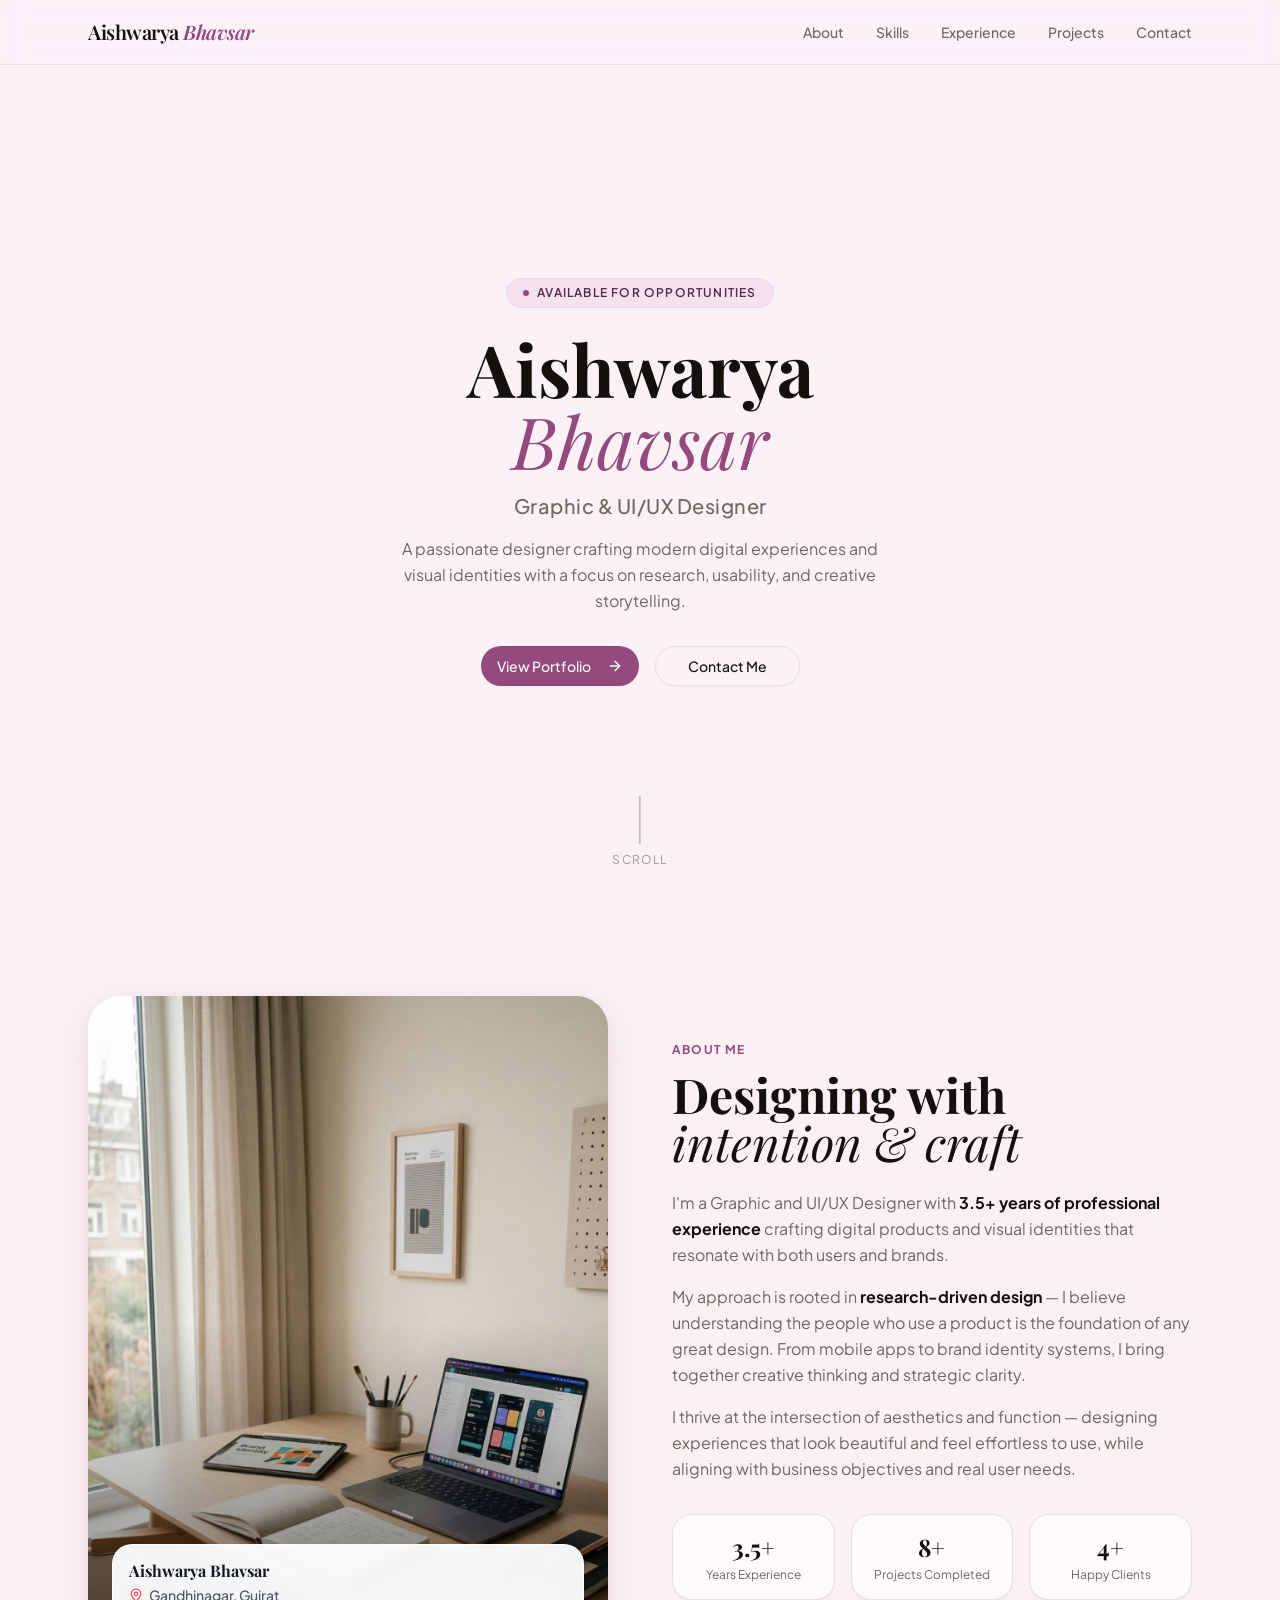
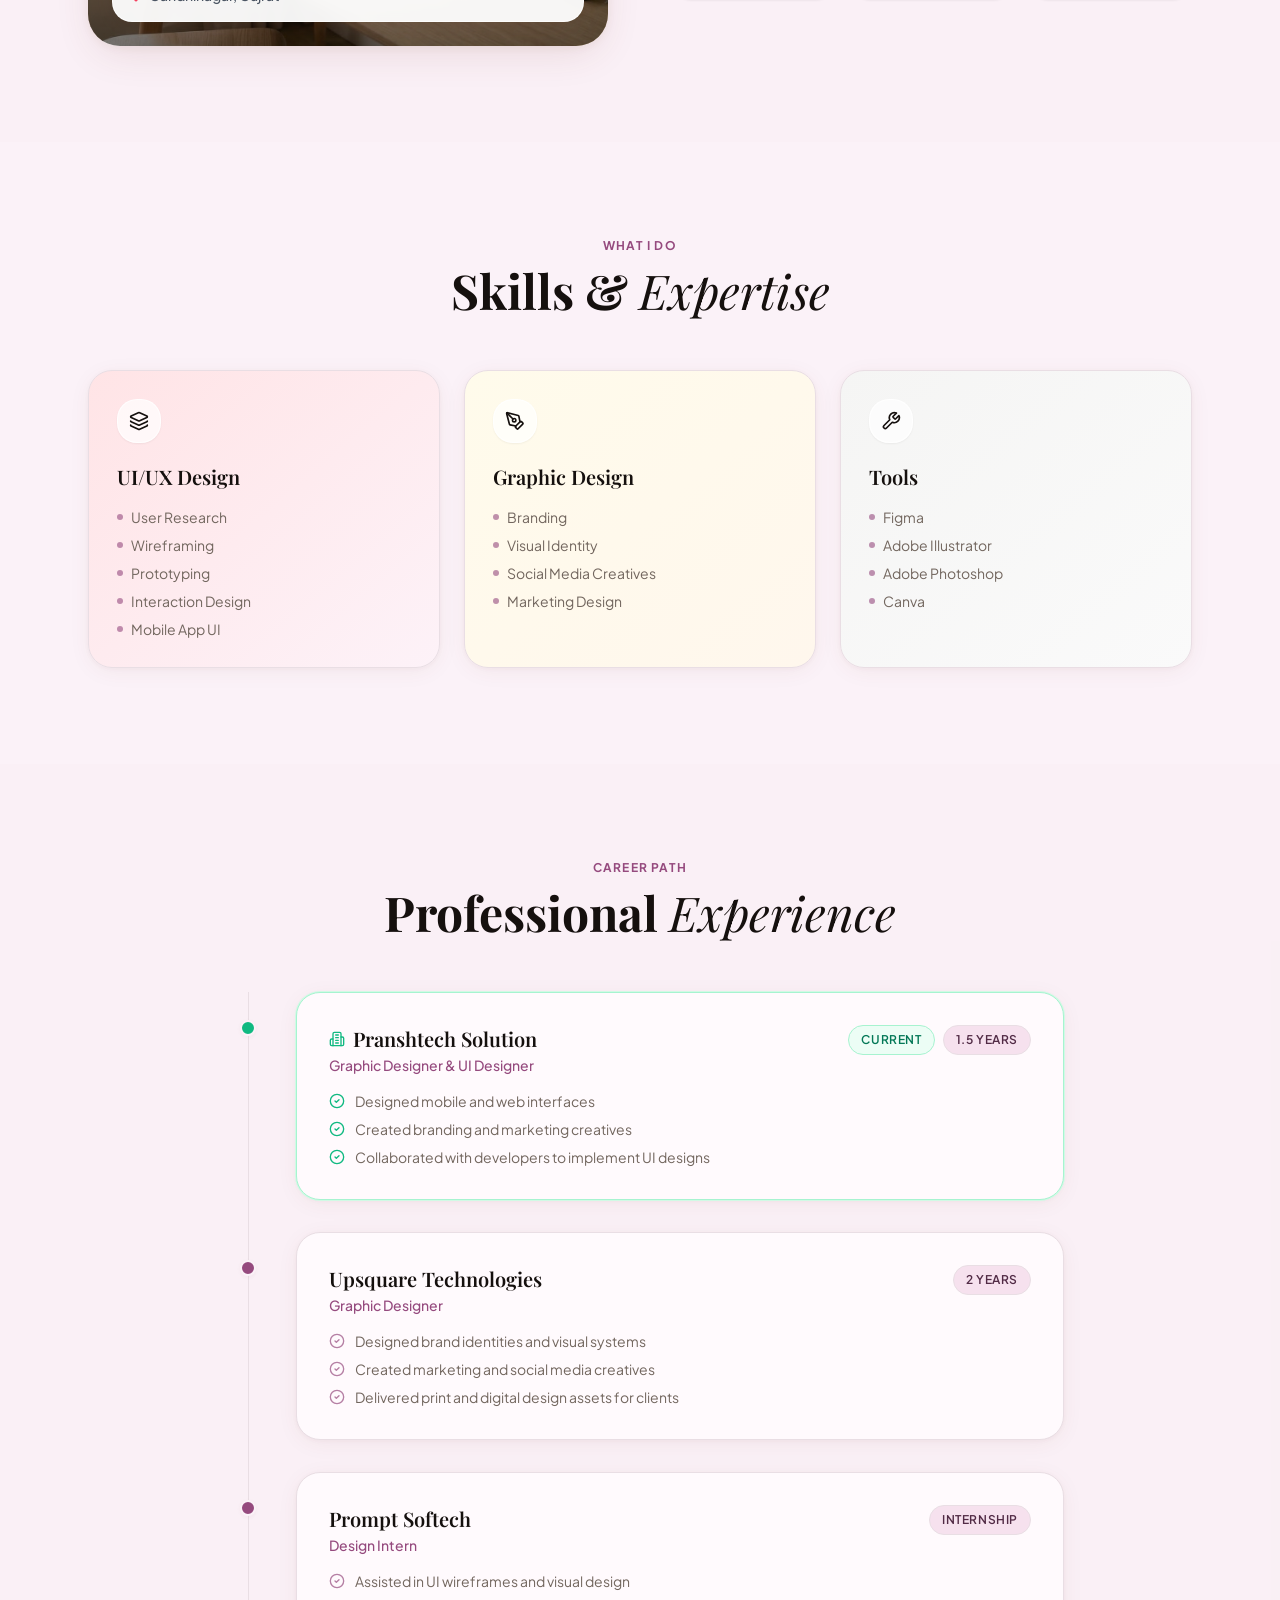
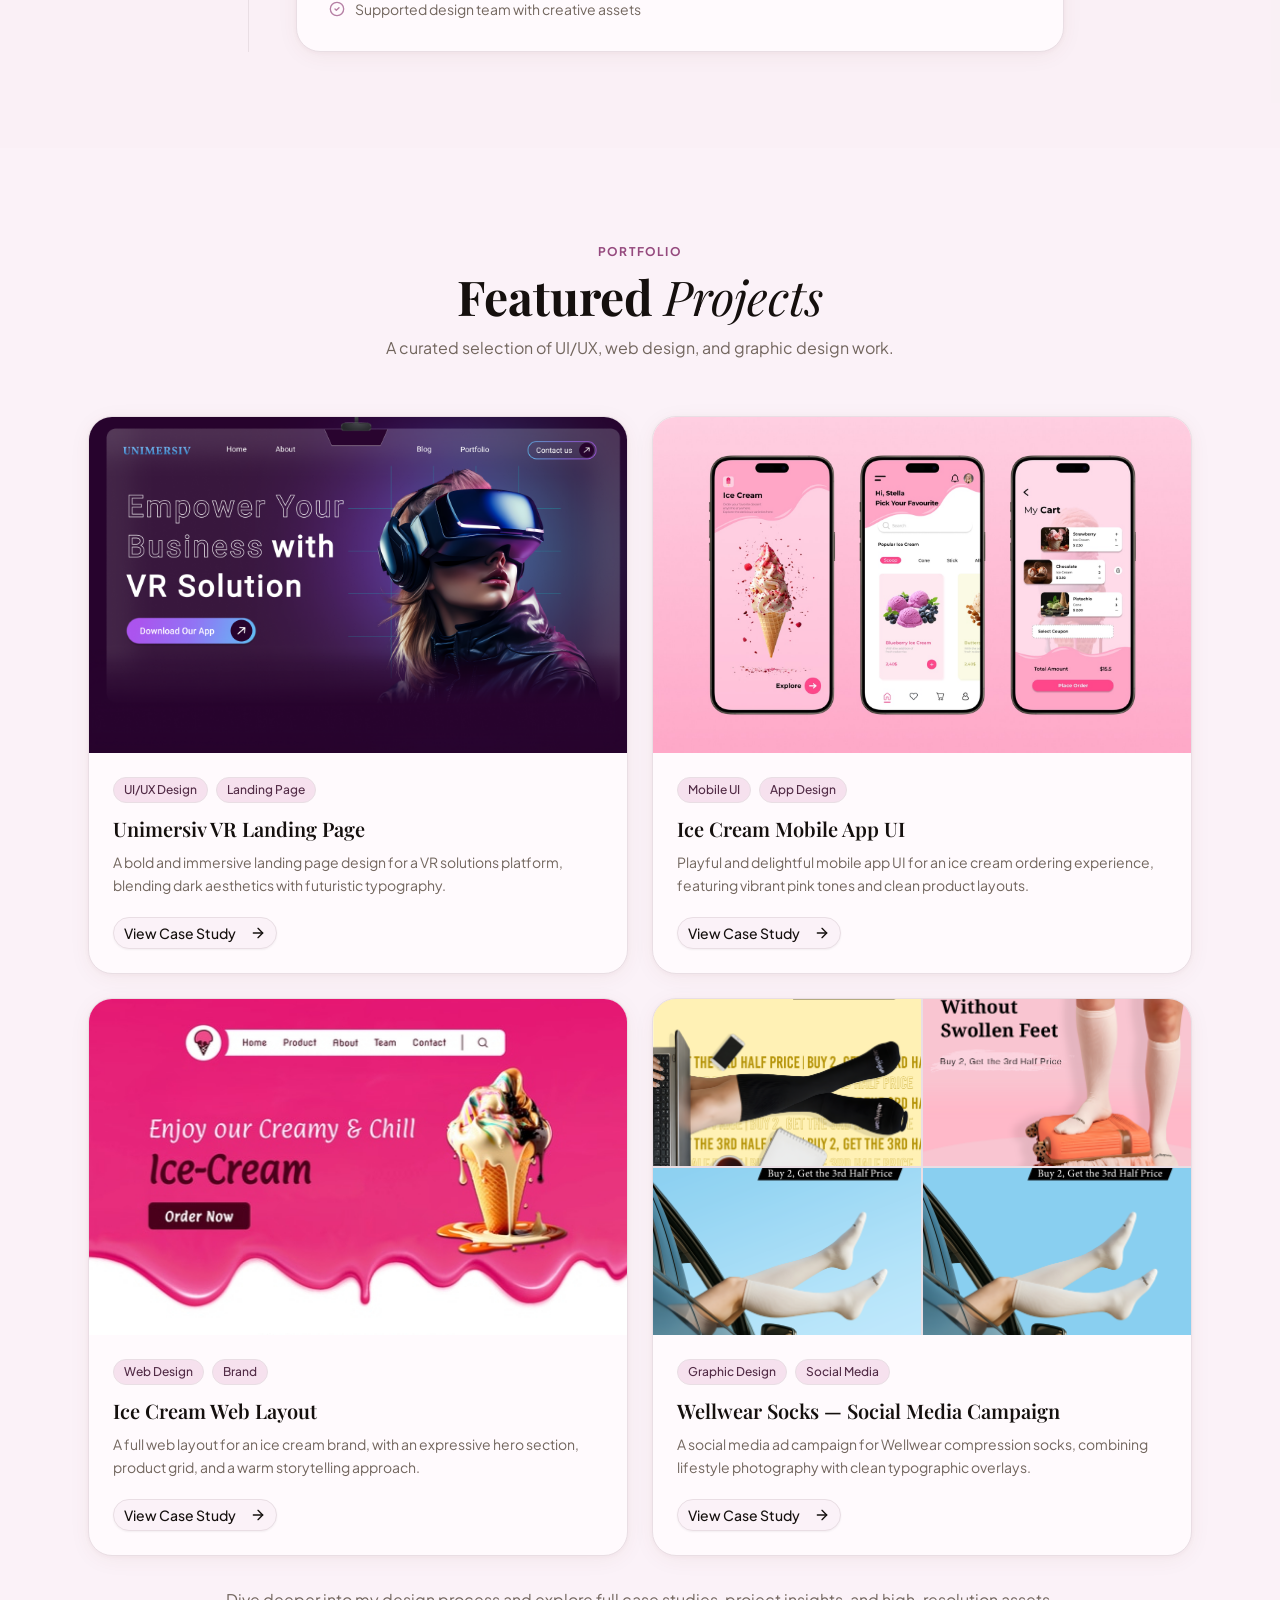
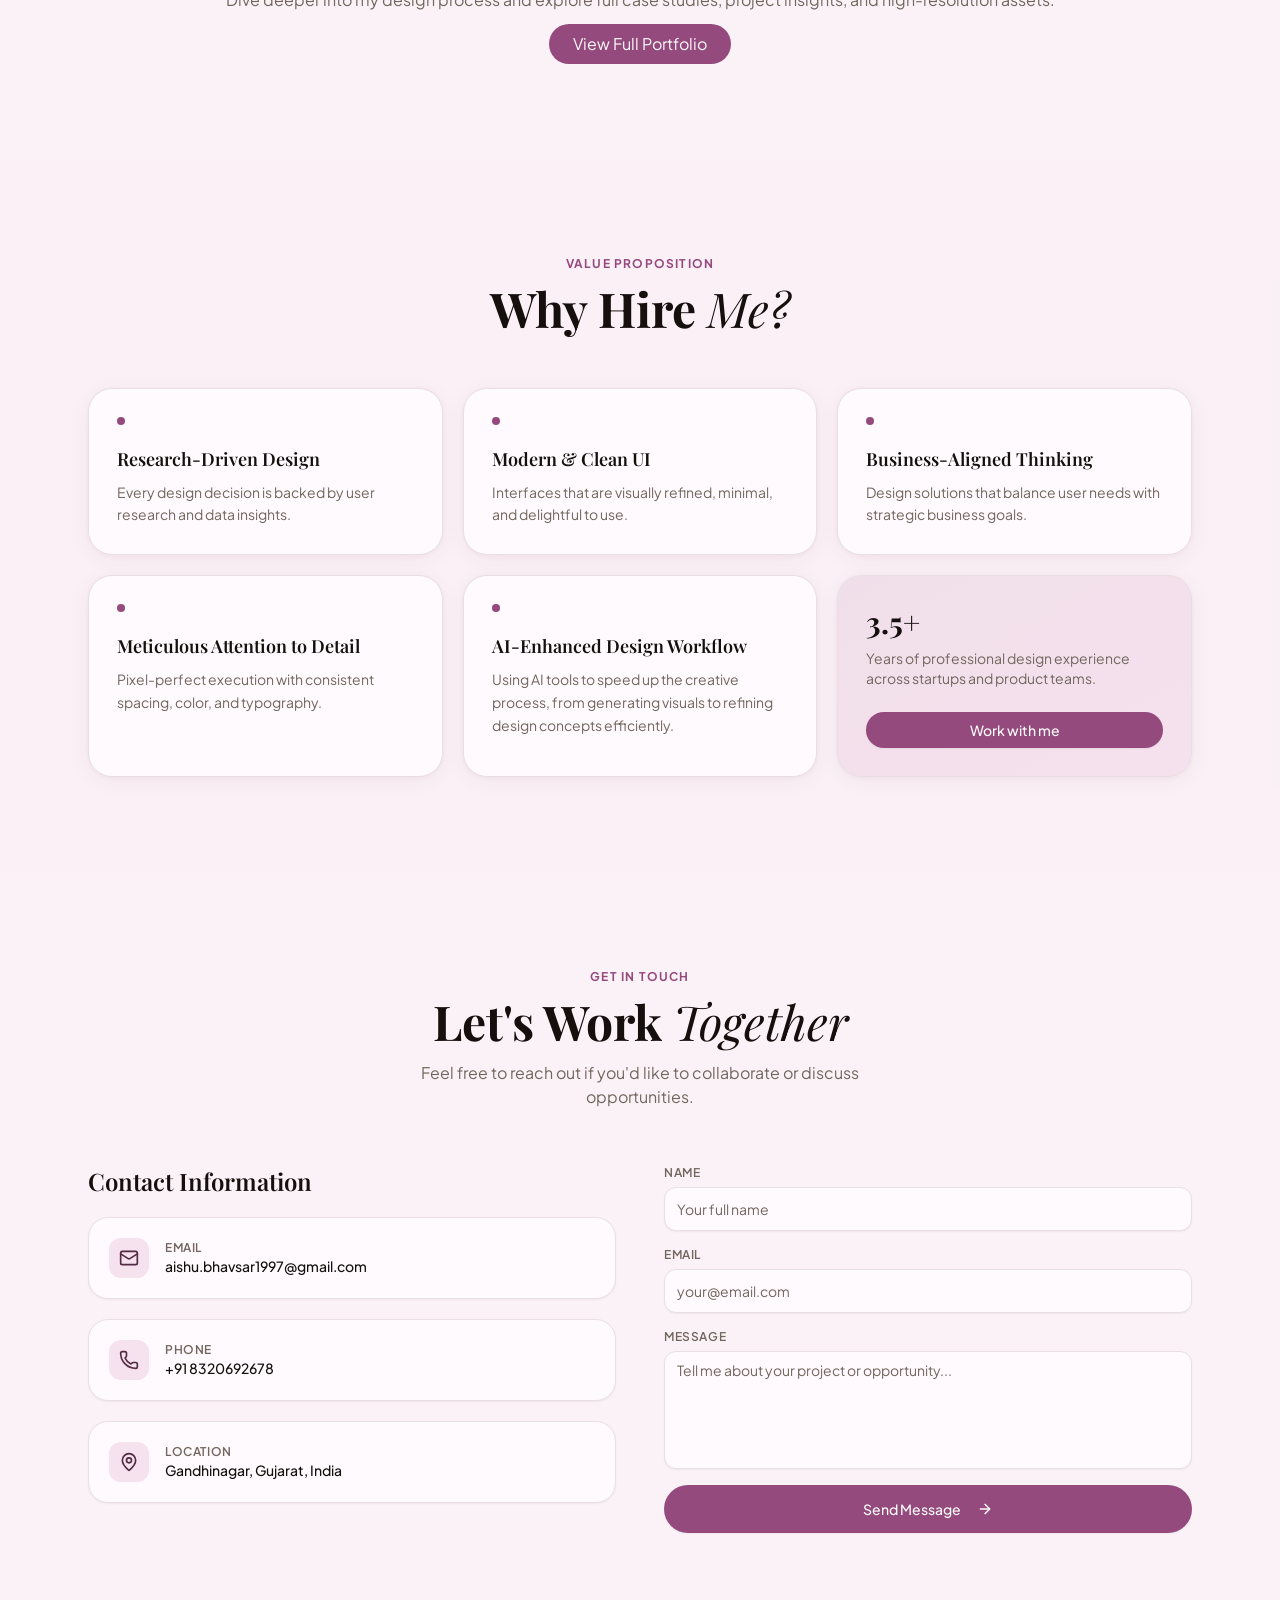
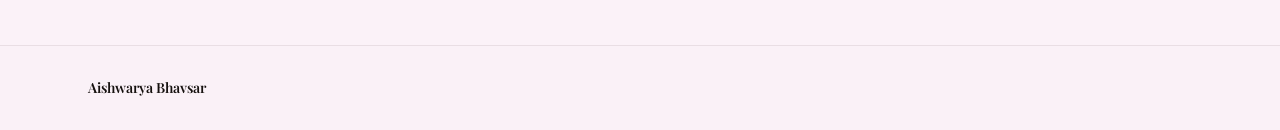
==== commit 684c2c56: "Make responsive" ====
--- a/index.html
+++ b/index.html
@@ -1,2293 +1,1713 @@
 <html lang="en">
-   <head>
-      <meta charset="UTF-8" />
-      <meta name="viewport" content="width=device-width, initial-scale=1.0" />
-      <title>App</title>
-      <meta name="description" content="Built with caffeine.ai" />
-      <meta property="og:title" content="App" />
-      <meta property="og:description" content="Built with caffeine.ai" />
-      <meta property="og:type" content="website" />
-      <meta name="twitter:card" content="summary_large_image" />
-      <link rel="icon" type="image/x-icon" href="/favicon.ico" />
-      <!-- <script
-         type="module"
-         src="assets/index.js"
-      ></script> -->
-      <link rel="stylesheet" href="assets/index.css" />
-      <style type="text/css">
-         :where(html[dir="ltr"]),
-         :where([data-sonner-toaster][dir="ltr"]) {
-            --toast-icon-margin-start: -3px;
-            --toast-icon-margin-end: 4px;
-            --toast-svg-margin-start: -1px;
-            --toast-svg-margin-end: 0px;
-            --toast-button-margin-start: auto;
-            --toast-button-margin-end: 0;
-            --toast-close-button-start: 0;
-            --toast-close-button-end: unset;
-            --toast-close-button-transform: translate(-35%, -35%);
-         }
-         :where(html[dir="rtl"]),
-         :where([data-sonner-toaster][dir="rtl"]) {
-            --toast-icon-margin-start: 4px;
-            --toast-icon-margin-end: -3px;
-            --toast-svg-margin-start: 0px;
-            --toast-svg-margin-end: -1px;
-            --toast-button-margin-start: 0;
-            --toast-button-margin-end: auto;
-            --toast-close-button-start: unset;
-            --toast-close-button-end: 0;
-            --toast-close-button-transform: translate(35%, -35%);
-         }
-         :where([data-sonner-toaster]) {
+
+<head>
+   <meta charset="UTF-8" />
+   <meta name="viewport" content="width=device-width, initial-scale=1.0" />
+   <title>App</title>
+   <meta name="description" content="Built with caffeine.ai" />
+   <meta property="og:title" content="App" />
+   <meta property="og:description" content="Built with caffeine.ai" />
+   <meta property="og:type" content="website" />
+   <meta name="twitter:card" content="summary_large_image" />
+   <link rel="icon" type="image/x-icon" href="/favicon.ico" />
+   <!-- <script type="module" src="assets/index.js"></script> -->
+   <link rel="stylesheet" href="assets/index.css" />
+   <style type="text/css">
+      :where(html[dir="ltr"]),
+      :where([data-sonner-toaster][dir="ltr"]) {
+         --toast-icon-margin-start: -3px;
+         --toast-icon-margin-end: 4px;
+         --toast-svg-margin-start: -1px;
+         --toast-svg-margin-end: 0px;
+         --toast-button-margin-start: auto;
+         --toast-button-margin-end: 0;
+         --toast-close-button-start: 0;
+         --toast-close-button-end: unset;
+         --toast-close-button-transform: translate(-35%, -35%);
+      }
+
+      :where(html[dir="rtl"]),
+      :where([data-sonner-toaster][dir="rtl"]) {
+         --toast-icon-margin-start: 4px;
+         --toast-icon-margin-end: -3px;
+         --toast-svg-margin-start: 0px;
+         --toast-svg-margin-end: -1px;
+         --toast-button-margin-start: 0;
+         --toast-button-margin-end: auto;
+         --toast-close-button-start: unset;
+         --toast-close-button-end: 0;
+         --toast-close-button-transform: translate(35%, -35%);
+      }
+
+      :where([data-sonner-toaster]) {
+         position: fixed;
+         width: var(--width);
+         font-family:
+            ui-sans-serif,
+            system-ui,
+            -apple-system,
+            BlinkMacSystemFont,
+            Segoe UI,
+            Roboto,
+            Helvetica Neue,
+            Arial,
+            Noto Sans,
+            sans-serif,
+            Apple Color Emoji,
+            Segoe UI Emoji,
+            Segoe UI Symbol,
+            Noto Color Emoji;
+         --gray1: hsl(0, 0%, 99%);
+         --gray2: hsl(0, 0%, 97.3%);
+         --gray3: hsl(0, 0%, 95.1%);
+         --gray4: hsl(0, 0%, 93%);
+         --gray5: hsl(0, 0%, 90.9%);
+         --gray6: hsl(0, 0%, 88.7%);
+         --gray7: hsl(0, 0%, 85.8%);
+         --gray8: hsl(0, 0%, 78%);
+         --gray9: hsl(0, 0%, 56.1%);
+         --gray10: hsl(0, 0%, 52.3%);
+         --gray11: hsl(0, 0%, 43.5%);
+         --gray12: hsl(0, 0%, 9%);
+         --border-radius: 8px;
+         box-sizing: border-box;
+         padding: 0;
+         margin: 0;
+         list-style: none;
+         outline: none;
+         z-index: 999999999;
+         transition: transform 0.4s ease;
+      }
+
+      :where([data-sonner-toaster][data-lifted="true"]) {
+         transform: translateY(-10px);
+      }
+
+      @media (hover: none) and (pointer: coarse) {
+         :where([data-sonner-toaster][data-lifted="true"]) {
+            transform: none;
+         }
+      }
+
+      :where([data-sonner-toaster][data-x-position="right"]) {
+         right: var(--offset-right);
+      }
+
+      :where([data-sonner-toaster][data-x-position="left"]) {
+         left: var(--offset-left);
+      }
+
+      :where([data-sonner-toaster][data-x-position="center"]) {
+         left: 50%;
+         transform: translate(-50%);
+      }
+
+      :where([data-sonner-toaster][data-y-position="top"]) {
+         top: var(--offset-top);
+      }
+
+      :where([data-sonner-toaster][data-y-position="bottom"]) {
+         bottom: var(--offset-bottom);
+      }
+
+      :where([data-sonner-toast]) {
+         --y: translateY(100%);
+         --lift-amount: calc(var(--lift) * var(--gap));
+         z-index: var(--z-index);
+         position: absolute;
+         opacity: 0;
+         transform: var(--y);
+         filter: blur(0);
+         touch-action: none;
+         transition:
+            transform 0.4s,
+            opacity 0.4s,
+            height 0.4s,
+            box-shadow 0.2s;
+         box-sizing: border-box;
+         outline: none;
+         overflow-wrap: anywhere;
+      }
+
+      :where([data-sonner-toast][data-styled="true"]) {
+         padding: 16px;
+         background: var(--normal-bg);
+         border: 1px solid var(--normal-border);
+         color: var(--normal-text);
+         border-radius: var(--border-radius);
+         box-shadow: 0 4px 12px #0000001a;
+         width: var(--width);
+         font-size: 13px;
+         display: flex;
+         align-items: center;
+         gap: 6px;
+      }
+
+      :where([data-sonner-toast]:focus-visible) {
+         box-shadow:
+            0 4px 12px #0000001a,
+            0 0 0 2px #0003;
+      }
+
+      :where([data-sonner-toast][data-y-position="top"]) {
+         top: 0;
+         --y: translateY(-100%);
+         --lift: 1;
+         --lift-amount: calc(1 * var(--gap));
+      }
+
+      :where([data-sonner-toast][data-y-position="bottom"]) {
+         bottom: 0;
+         --y: translateY(100%);
+         --lift: -1;
+         --lift-amount: calc(var(--lift) * var(--gap));
+      }
+
+      :where([data-sonner-toast]) :where([data-description]) {
+         font-weight: 400;
+         line-height: 1.4;
+         color: inherit;
+      }
+
+      :where([data-sonner-toast]) :where([data-title]) {
+         font-weight: 500;
+         line-height: 1.5;
+         color: inherit;
+      }
+
+      :where([data-sonner-toast]) :where([data-icon]) {
+         display: flex;
+         height: 16px;
+         width: 16px;
+         position: relative;
+         justify-content: flex-start;
+         align-items: center;
+         flex-shrink: 0;
+         margin-left: var(--toast-icon-margin-start);
+         margin-right: var(--toast-icon-margin-end);
+      }
+
+      :where([data-sonner-toast][data-promise="true"]) :where([data-icon])>svg {
+         opacity: 0;
+         transform: scale(0.8);
+         transform-origin: center;
+         animation: sonner-fade-in 0.3s ease forwards;
+      }
+
+      :where([data-sonner-toast]) :where([data-icon])>* {
+         flex-shrink: 0;
+      }
+
+      :where([data-sonner-toast]) :where([data-icon]) svg {
+         margin-left: var(--toast-svg-margin-start);
+         margin-right: var(--toast-svg-margin-end);
+      }
+
+      :where([data-sonner-toast]) :where([data-content]) {
+         display: flex;
+         flex-direction: column;
+         gap: 2px;
+      }
+
+      [data-sonner-toast][data-styled="true"] [data-button] {
+         border-radius: 4px;
+         padding-left: 8px;
+         padding-right: 8px;
+         height: 24px;
+         font-size: 12px;
+         color: var(--normal-bg);
+         background: var(--normal-text);
+         margin-left: var(--toast-button-margin-start);
+         margin-right: var(--toast-button-margin-end);
+         border: none;
+         cursor: pointer;
+         outline: none;
+         display: flex;
+         align-items: center;
+         flex-shrink: 0;
+         transition:
+            opacity 0.4s,
+            box-shadow 0.2s;
+      }
+
+      :where([data-sonner-toast]) :where([data-button]):focus-visible {
+         box-shadow: 0 0 0 2px #0006;
+      }
+
+      :where([data-sonner-toast]) :where([data-button]):first-of-type {
+         margin-left: var(--toast-button-margin-start);
+         margin-right: var(--toast-button-margin-end);
+      }
+
+      :where([data-sonner-toast]) :where([data-cancel]) {
+         color: var(--normal-text);
+         background: rgba(0, 0, 0, 0.08);
+      }
+
+      :where([data-sonner-toast][data-theme="dark"]) :where([data-cancel]) {
+         background: rgba(255, 255, 255, 0.3);
+      }
+
+      :where([data-sonner-toast]) :where([data-close-button]) {
+         position: absolute;
+         left: var(--toast-close-button-start);
+         right: var(--toast-close-button-end);
+         top: 0;
+         height: 20px;
+         width: 20px;
+         display: flex;
+         justify-content: center;
+         align-items: center;
+         padding: 0;
+         color: var(--gray12);
+         border: 1px solid var(--gray4);
+         transform: var(--toast-close-button-transform);
+         border-radius: 50%;
+         cursor: pointer;
+         z-index: 1;
+         transition:
+            opacity 0.1s,
+            background 0.2s,
+            border-color 0.2s;
+      }
+
+      [data-sonner-toast] [data-close-button] {
+         background: var(--gray1);
+      }
+
+      :where([data-sonner-toast]) :where([data-close-button]):focus-visible {
+         box-shadow:
+            0 4px 12px #0000001a,
+            0 0 0 2px #0003;
+      }
+
+      :where([data-sonner-toast]) :where([data-disabled="true"]) {
+         cursor: not-allowed;
+      }
+
+      :where([data-sonner-toast]):hover :where([data-close-button]):hover {
+         background: var(--gray2);
+         border-color: var(--gray5);
+      }
+
+      :where([data-sonner-toast][data-swiping="true"]):before {
+         content: "";
+         position: absolute;
+         left: -50%;
+         right: -50%;
+         height: 100%;
+         z-index: -1;
+      }
+
+      :where([data-sonner-toast][data-y-position="top"][data-swiping="true"]):before {
+         bottom: 50%;
+         transform: scaleY(3) translateY(50%);
+      }
+
+      :where([data-sonner-toast][data-y-position="bottom"][data-swiping="true"]):before {
+         top: 50%;
+         transform: scaleY(3) translateY(-50%);
+      }
+
+      :where([data-sonner-toast][data-swiping="false"][data-removed="true"]):before {
+         content: "";
+         position: absolute;
+         inset: 0;
+         transform: scaleY(2);
+      }
+
+      :where([data-sonner-toast]):after {
+         content: "";
+         position: absolute;
+         left: 0;
+         height: calc(var(--gap) + 1px);
+         bottom: 100%;
+         width: 100%;
+      }
+
+      :where([data-sonner-toast][data-mounted="true"]) {
+         --y: translateY(0);
+         opacity: 1;
+      }
+
+      :where([data-sonner-toast][data-expanded="false"][data-front="false"]) {
+         --scale: var(--toasts-before) * 0.05 + 1;
+         --y: translateY(calc(var(--lift-amount) * var(--toasts-before))) scale(calc(-1 * var(--scale)));
+         height: var(--front-toast-height);
+      }
+
+      :where([data-sonner-toast])>* {
+         transition: opacity 0.4s;
+      }
+
+      :where([data-sonner-toast][data-expanded="false"][data-front="false"][data-styled="true"])>* {
+         opacity: 0;
+      }
+
+      :where([data-sonner-toast][data-visible="false"]) {
+         opacity: 0;
+         pointer-events: none;
+      }
+
+      :where([data-sonner-toast][data-mounted="true"][data-expanded="true"]) {
+         --y: translateY(calc(var(--lift) * var(--offset)));
+         height: var(--initial-height);
+      }
+
+      :where([data-sonner-toast][data-removed="true"][data-front="true"][data-swipe-out="false"]) {
+         --y: translateY(calc(var(--lift) * -100%));
+         opacity: 0;
+      }
+
+      :where([data-sonner-toast][data-removed="true"][data-front="false"][data-swipe-out="false"][data-expanded="true"]) {
+         --y: translateY(calc(var(--lift) * var(--offset) + var(--lift) * -100%));
+         opacity: 0;
+      }
+
+      :where([data-sonner-toast][data-removed="true"][data-front="false"][data-swipe-out="false"][data-expanded="false"]) {
+         --y: translateY(40%);
+         opacity: 0;
+         transition:
+            transform 0.5s,
+            opacity 0.2s;
+      }
+
+      :where([data-sonner-toast][data-removed="true"][data-front="false"]):before {
+         height: calc(var(--initial-height) + 20%);
+      }
+
+      [data-sonner-toast][data-swiping="true"] {
+         transform: var(--y) translateY(var(--swipe-amount-y, 0px)) translate(var(--swipe-amount-x, 0px));
+         transition: none;
+      }
+
+      [data-sonner-toast][data-swiped="true"] {
+         user-select: none;
+      }
+
+      [data-sonner-toast][data-swipe-out="true"][data-y-position="bottom"],
+      [data-sonner-toast][data-swipe-out="true"][data-y-position="top"] {
+         animation-duration: 0.2s;
+         animation-timing-function: ease-out;
+         animation-fill-mode: forwards;
+      }
+
+      [data-sonner-toast][data-swipe-out="true"][data-swipe-direction="left"] {
+         animation-name: swipe-out-left;
+      }
+
+      [data-sonner-toast][data-swipe-out="true"][data-swipe-direction="right"] {
+         animation-name: swipe-out-right;
+      }
+
+      [data-sonner-toast][data-swipe-out="true"][data-swipe-direction="up"] {
+         animation-name: swipe-out-up;
+      }
+
+      [data-sonner-toast][data-swipe-out="true"][data-swipe-direction="down"] {
+         animation-name: swipe-out-down;
+      }
+
+      @keyframes swipe-out-left {
+         0% {
+            transform: var(--y) translate(var(--swipe-amount-x));
+            opacity: 1;
+         }
+
+         to {
+            transform: var(--y) translate(calc(var(--swipe-amount-x) - 100%));
+            opacity: 0;
+         }
+      }
+
+      @keyframes swipe-out-right {
+         0% {
+            transform: var(--y) translate(var(--swipe-amount-x));
+            opacity: 1;
+         }
+
+         to {
+            transform: var(--y) translate(calc(var(--swipe-amount-x) + 100%));
+            opacity: 0;
+         }
+      }
+
+      @keyframes swipe-out-up {
+         0% {
+            transform: var(--y) translateY(var(--swipe-amount-y));
+            opacity: 1;
+         }
+
+         to {
+            transform: var(--y) translateY(calc(var(--swipe-amount-y) - 100%));
+            opacity: 0;
+         }
+      }
+
+      @keyframes swipe-out-down {
+         0% {
+            transform: var(--y) translateY(var(--swipe-amount-y));
+            opacity: 1;
+         }
+
+         to {
+            transform: var(--y) translateY(calc(var(--swipe-amount-y) + 100%));
+            opacity: 0;
+         }
+      }
+
+      @media (max-width: 600px) {
+         [data-sonner-toaster] {
             position: fixed;
-            width: var(--width);
-            font-family:
-               ui-sans-serif,
-               system-ui,
-               -apple-system,
-               BlinkMacSystemFont,
-               Segoe UI,
-               Roboto,
-               Helvetica Neue,
-               Arial,
-               Noto Sans,
-               sans-serif,
-               Apple Color Emoji,
-               Segoe UI Emoji,
-               Segoe UI Symbol,
-               Noto Color Emoji;
-            --gray1: hsl(0, 0%, 99%);
-            --gray2: hsl(0, 0%, 97.3%);
-            --gray3: hsl(0, 0%, 95.1%);
-            --gray4: hsl(0, 0%, 93%);
-            --gray5: hsl(0, 0%, 90.9%);
-            --gray6: hsl(0, 0%, 88.7%);
-            --gray7: hsl(0, 0%, 85.8%);
-            --gray8: hsl(0, 0%, 78%);
-            --gray9: hsl(0, 0%, 56.1%);
-            --gray10: hsl(0, 0%, 52.3%);
-            --gray11: hsl(0, 0%, 43.5%);
-            --gray12: hsl(0, 0%, 9%);
-            --border-radius: 8px;
-            box-sizing: border-box;
-            padding: 0;
-            margin: 0;
-            list-style: none;
-            outline: none;
-            z-index: 999999999;
-            transition: transform 0.4s ease;
-         }
-         :where([data-sonner-toaster][data-lifted="true"]) {
-            transform: translateY(-10px);
-         }
-         @media (hover: none) and (pointer: coarse) {
-            :where([data-sonner-toaster][data-lifted="true"]) {
-               transform: none;
-            }
-         }
-         :where([data-sonner-toaster][data-x-position="right"]) {
-            right: var(--offset-right);
-         }
-         :where([data-sonner-toaster][data-x-position="left"]) {
-            left: var(--offset-left);
-         }
-         :where([data-sonner-toaster][data-x-position="center"]) {
-            left: 50%;
-            transform: translate(-50%);
-         }
-         :where([data-sonner-toaster][data-y-position="top"]) {
-            top: var(--offset-top);
-         }
-         :where([data-sonner-toaster][data-y-position="bottom"]) {
-            bottom: var(--offset-bottom);
-         }
-         :where([data-sonner-toast]) {
-            --y: translateY(100%);
-            --lift-amount: calc(var(--lift) * var(--gap));
-            z-index: var(--z-index);
-            position: absolute;
-            opacity: 0;
-            transform: var(--y);
-            filter: blur(0);
-            touch-action: none;
-            transition:
-               transform 0.4s,
-               opacity 0.4s,
-               height 0.4s,
-               box-shadow 0.2s;
-            box-sizing: border-box;
-            outline: none;
-            overflow-wrap: anywhere;
-         }
-         :where([data-sonner-toast][data-styled="true"]) {
-            padding: 16px;
-            background: var(--normal-bg);
-            border: 1px solid var(--normal-border);
-            color: var(--normal-text);
-            border-radius: var(--border-radius);
-            box-shadow: 0 4px 12px #0000001a;
-            width: var(--width);
-            font-size: 13px;
-            display: flex;
-            align-items: center;
-            gap: 6px;
-         }
-         :where([data-sonner-toast]:focus-visible) {
-            box-shadow:
-               0 4px 12px #0000001a,
-               0 0 0 2px #0003;
-         }
-         :where([data-sonner-toast][data-y-position="top"]) {
-            top: 0;
-            --y: translateY(-100%);
-            --lift: 1;
-            --lift-amount: calc(1 * var(--gap));
-         }
-         :where([data-sonner-toast][data-y-position="bottom"]) {
-            bottom: 0;
-            --y: translateY(100%);
-            --lift: -1;
-            --lift-amount: calc(var(--lift) * var(--gap));
-         }
-         :where([data-sonner-toast]) :where([data-description]) {
-            font-weight: 400;
-            line-height: 1.4;
-            color: inherit;
-         }
-         :where([data-sonner-toast]) :where([data-title]) {
-            font-weight: 500;
-            line-height: 1.5;
-            color: inherit;
-         }
-         :where([data-sonner-toast]) :where([data-icon]) {
-            display: flex;
-            height: 16px;
-            width: 16px;
-            position: relative;
-            justify-content: flex-start;
-            align-items: center;
-            flex-shrink: 0;
-            margin-left: var(--toast-icon-margin-start);
-            margin-right: var(--toast-icon-margin-end);
-         }
-         :where([data-sonner-toast][data-promise="true"])
-            :where([data-icon])
-            > svg {
+            right: var(--mobile-offset-right);
+            left: var(--mobile-offset-left);
+            width: 100%;
+         }
+
+         [data-sonner-toaster][dir="rtl"] {
+            left: calc(var(--mobile-offset-left) * -1);
+         }
+
+         [data-sonner-toaster] [data-sonner-toast] {
+            left: 0;
+            right: 0;
+            width: calc(100% - var(--mobile-offset-left) * 2);
+         }
+
+         [data-sonner-toaster][data-x-position="left"] {
+            left: var(--mobile-offset-left);
+         }
+
+         [data-sonner-toaster][data-y-position="bottom"] {
+            bottom: var(--mobile-offset-bottom);
+         }
+
+         [data-sonner-toaster][data-y-position="top"] {
+            top: var(--mobile-offset-top);
+         }
+
+         [data-sonner-toaster][data-x-position="center"] {
+            left: var(--mobile-offset-left);
+            right: var(--mobile-offset-right);
+            transform: none;
+         }
+      }
+
+      [data-sonner-toaster][data-theme="light"] {
+         --normal-bg: #fff;
+         --normal-border: var(--gray4);
+         --normal-text: var(--gray12);
+         --success-bg: hsl(143, 85%, 96%);
+         --success-border: hsl(145, 92%, 91%);
+         --success-text: hsl(140, 100%, 27%);
+         --info-bg: hsl(208, 100%, 97%);
+         --info-border: hsl(221, 91%, 91%);
+         --info-text: hsl(210, 92%, 45%);
+         --warning-bg: hsl(49, 100%, 97%);
+         --warning-border: hsl(49, 91%, 91%);
+         --warning-text: hsl(31, 92%, 45%);
+         --error-bg: hsl(359, 100%, 97%);
+         --error-border: hsl(359, 100%, 94%);
+         --error-text: hsl(360, 100%, 45%);
+      }
+
+      [data-sonner-toaster][data-theme="light"] [data-sonner-toast][data-invert="true"] {
+         --normal-bg: #000;
+         --normal-border: hsl(0, 0%, 20%);
+         --normal-text: var(--gray1);
+      }
+
+      [data-sonner-toaster][data-theme="dark"] [data-sonner-toast][data-invert="true"] {
+         --normal-bg: #fff;
+         --normal-border: var(--gray3);
+         --normal-text: var(--gray12);
+      }
+
+      [data-sonner-toaster][data-theme="dark"] {
+         --normal-bg: #000;
+         --normal-bg-hover: hsl(0, 0%, 12%);
+         --normal-border: hsl(0, 0%, 20%);
+         --normal-border-hover: hsl(0, 0%, 25%);
+         --normal-text: var(--gray1);
+         --success-bg: hsl(150, 100%, 6%);
+         --success-border: hsl(147, 100%, 12%);
+         --success-text: hsl(150, 86%, 65%);
+         --info-bg: hsl(215, 100%, 6%);
+         --info-border: hsl(223, 100%, 12%);
+         --info-text: hsl(216, 87%, 65%);
+         --warning-bg: hsl(64, 100%, 6%);
+         --warning-border: hsl(60, 100%, 12%);
+         --warning-text: hsl(46, 87%, 65%);
+         --error-bg: hsl(358, 76%, 10%);
+         --error-border: hsl(357, 89%, 16%);
+         --error-text: hsl(358, 100%, 81%);
+      }
+
+      [data-sonner-toaster][data-theme="dark"] [data-sonner-toast] [data-close-button] {
+         background: var(--normal-bg);
+         border-color: var(--normal-border);
+         color: var(--normal-text);
+      }
+
+      [data-sonner-toaster][data-theme="dark"] [data-sonner-toast] [data-close-button]:hover {
+         background: var(--normal-bg-hover);
+         border-color: var(--normal-border-hover);
+      }
+
+      [data-rich-colors="true"][data-sonner-toast][data-type="success"],
+      [data-rich-colors="true"][data-sonner-toast][data-type="success"] [data-close-button] {
+         background: var(--success-bg);
+         border-color: var(--success-border);
+         color: var(--success-text);
+      }
+
+      [data-rich-colors="true"][data-sonner-toast][data-type="info"],
+      [data-rich-colors="true"][data-sonner-toast][data-type="info"] [data-close-button] {
+         background: var(--info-bg);
+         border-color: var(--info-border);
+         color: var(--info-text);
+      }
+
+      [data-rich-colors="true"][data-sonner-toast][data-type="warning"],
+      [data-rich-colors="true"][data-sonner-toast][data-type="warning"] [data-close-button] {
+         background: var(--warning-bg);
+         border-color: var(--warning-border);
+         color: var(--warning-text);
+      }
+
+      [data-rich-colors="true"][data-sonner-toast][data-type="error"],
+      [data-rich-colors="true"][data-sonner-toast][data-type="error"] [data-close-button] {
+         background: var(--error-bg);
+         border-color: var(--error-border);
+         color: var(--error-text);
+      }
+
+      .sonner-loading-wrapper {
+         --size: 16px;
+         height: var(--size);
+         width: var(--size);
+         position: absolute;
+         inset: 0;
+         z-index: 10;
+      }
+
+      .sonner-loading-wrapper[data-visible="false"] {
+         transform-origin: center;
+         animation: sonner-fade-out 0.2s ease forwards;
+      }
+
+      .sonner-spinner {
+         position: relative;
+         top: 50%;
+         left: 50%;
+         height: var(--size);
+         width: var(--size);
+      }
+
+      .sonner-loading-bar {
+         animation: sonner-spin 1.2s linear infinite;
+         background: var(--gray11);
+         border-radius: 6px;
+         height: 8%;
+         left: -10%;
+         position: absolute;
+         top: -3.9%;
+         width: 24%;
+      }
+
+      .sonner-loading-bar:nth-child(1) {
+         animation-delay: -1.2s;
+         transform: rotate(0.0001deg) translate(146%);
+      }
+
+      .sonner-loading-bar:nth-child(2) {
+         animation-delay: -1.1s;
+         transform: rotate(30deg) translate(146%);
+      }
+
+      .sonner-loading-bar:nth-child(3) {
+         animation-delay: -1s;
+         transform: rotate(60deg) translate(146%);
+      }
+
+      .sonner-loading-bar:nth-child(4) {
+         animation-delay: -0.9s;
+         transform: rotate(90deg) translate(146%);
+      }
+
+      .sonner-loading-bar:nth-child(5) {
+         animation-delay: -0.8s;
+         transform: rotate(120deg) translate(146%);
+      }
+
+      .sonner-loading-bar:nth-child(6) {
+         animation-delay: -0.7s;
+         transform: rotate(150deg) translate(146%);
+      }
+
+      .sonner-loading-bar:nth-child(7) {
+         animation-delay: -0.6s;
+         transform: rotate(180deg) translate(146%);
+      }
+
+      .sonner-loading-bar:nth-child(8) {
+         animation-delay: -0.5s;
+         transform: rotate(210deg) translate(146%);
+      }
+
+      .sonner-loading-bar:nth-child(9) {
+         animation-delay: -0.4s;
+         transform: rotate(240deg) translate(146%);
+      }
+
+      .sonner-loading-bar:nth-child(10) {
+         animation-delay: -0.3s;
+         transform: rotate(270deg) translate(146%);
+      }
+
+      .sonner-loading-bar:nth-child(11) {
+         animation-delay: -0.2s;
+         transform: rotate(300deg) translate(146%);
+      }
+
+      .sonner-loading-bar:nth-child(12) {
+         animation-delay: -0.1s;
+         transform: rotate(330deg) translate(146%);
+      }
+
+      @keyframes sonner-fade-in {
+         0% {
             opacity: 0;
             transform: scale(0.8);
-            transform-origin: center;
-            animation: sonner-fade-in 0.3s ease forwards;
-         }
-         :where([data-sonner-toast]) :where([data-icon]) > * {
-            flex-shrink: 0;
-         }
-         :where([data-sonner-toast]) :where([data-icon]) svg {
-            margin-left: var(--toast-svg-margin-start);
-            margin-right: var(--toast-svg-margin-end);
-         }
-         :where([data-sonner-toast]) :where([data-content]) {
-            display: flex;
-            flex-direction: column;
-            gap: 2px;
-         }
-         [data-sonner-toast][data-styled="true"] [data-button] {
-            border-radius: 4px;
-            padding-left: 8px;
-            padding-right: 8px;
-            height: 24px;
-            font-size: 12px;
-            color: var(--normal-bg);
-            background: var(--normal-text);
-            margin-left: var(--toast-button-margin-start);
-            margin-right: var(--toast-button-margin-end);
-            border: none;
-            cursor: pointer;
-            outline: none;
-            display: flex;
-            align-items: center;
-            flex-shrink: 0;
-            transition:
-               opacity 0.4s,
-               box-shadow 0.2s;
-         }
-         :where([data-sonner-toast]) :where([data-button]):focus-visible {
-            box-shadow: 0 0 0 2px #0006;
-         }
-         :where([data-sonner-toast]) :where([data-button]):first-of-type {
-            margin-left: var(--toast-button-margin-start);
-            margin-right: var(--toast-button-margin-end);
-         }
-         :where([data-sonner-toast]) :where([data-cancel]) {
-            color: var(--normal-text);
-            background: rgba(0, 0, 0, 0.08);
-         }
-         :where([data-sonner-toast][data-theme="dark"]) :where([data-cancel]) {
-            background: rgba(255, 255, 255, 0.3);
-         }
-         :where([data-sonner-toast]) :where([data-close-button]) {
-            position: absolute;
-            left: var(--toast-close-button-start);
-            right: var(--toast-close-button-end);
-            top: 0;
-            height: 20px;
-            width: 20px;
-            display: flex;
-            justify-content: center;
-            align-items: center;
-            padding: 0;
-            color: var(--gray12);
-            border: 1px solid var(--gray4);
-            transform: var(--toast-close-button-transform);
-            border-radius: 50%;
-            cursor: pointer;
-            z-index: 1;
-            transition:
-               opacity 0.1s,
-               background 0.2s,
-               border-color 0.2s;
-         }
-         [data-sonner-toast] [data-close-button] {
-            background: var(--gray1);
-         }
-         :where([data-sonner-toast]) :where([data-close-button]):focus-visible {
-            box-shadow:
-               0 4px 12px #0000001a,
-               0 0 0 2px #0003;
-         }
-         :where([data-sonner-toast]) :where([data-disabled="true"]) {
-            cursor: not-allowed;
-         }
-         :where([data-sonner-toast]):hover :where([data-close-button]):hover {
-            background: var(--gray2);
-            border-color: var(--gray5);
-         }
-         :where([data-sonner-toast][data-swiping="true"]):before {
-            content: "";
-            position: absolute;
-            left: -50%;
-            right: -50%;
-            height: 100%;
-            z-index: -1;
-         }
-         :where(
-               [data-sonner-toast][data-y-position="top"][data-swiping="true"]
-            ):before {
-            bottom: 50%;
-            transform: scaleY(3) translateY(50%);
-         }
-         :where(
-               [data-sonner-toast][data-y-position="bottom"][data-swiping="true"]
-            ):before {
-            top: 50%;
-            transform: scaleY(3) translateY(-50%);
-         }
-         :where(
-               [data-sonner-toast][data-swiping="false"][data-removed="true"]
-            ):before {
-            content: "";
-            position: absolute;
-            inset: 0;
-            transform: scaleY(2);
-         }
-         :where([data-sonner-toast]):after {
-            content: "";
-            position: absolute;
-            left: 0;
-            height: calc(var(--gap) + 1px);
-            bottom: 100%;
-            width: 100%;
-         }
-         :where([data-sonner-toast][data-mounted="true"]) {
-            --y: translateY(0);
+         }
+
+         to {
             opacity: 1;
-         }
-         :where(
-               [data-sonner-toast][data-expanded="false"][data-front="false"]
-            ) {
-            --scale: var(--toasts-before) * 0.05 + 1;
-            --y: translateY(calc(var(--lift-amount) * var(--toasts-before)))
-               scale(calc(-1 * var(--scale)));
-            height: var(--front-toast-height);
-         }
-         :where([data-sonner-toast]) > * {
-            transition: opacity 0.4s;
-         }
-         :where(
-               [data-sonner-toast][data-expanded="false"][data-front="false"][data-styled="true"]
-            )
-            > * {
+            transform: scale(1);
+         }
+      }
+
+      @keyframes sonner-fade-out {
+         0% {
+            opacity: 1;
+            transform: scale(1);
+         }
+
+         to {
             opacity: 0;
-         }
-         :where([data-sonner-toast][data-visible="false"]) {
-            opacity: 0;
-            pointer-events: none;
-         }
-         :where(
-               [data-sonner-toast][data-mounted="true"][data-expanded="true"]
-            ) {
-            --y: translateY(calc(var(--lift) * var(--offset)));
-            height: var(--initial-height);
-         }
-         :where(
-               [data-sonner-toast][data-removed="true"][data-front="true"][data-swipe-out="false"]
-            ) {
-            --y: translateY(calc(var(--lift) * -100%));
-            opacity: 0;
-         }
-         :where(
-               [data-sonner-toast][data-removed="true"][data-front="false"][data-swipe-out="false"][data-expanded="true"]
-            ) {
-            --y: translateY(
-               calc(var(--lift) * var(--offset) + var(--lift) * -100%)
-            );
-            opacity: 0;
-         }
-         :where(
-               [data-sonner-toast][data-removed="true"][data-front="false"][data-swipe-out="false"][data-expanded="false"]
-            ) {
-            --y: translateY(40%);
-            opacity: 0;
-            transition:
-               transform 0.5s,
-               opacity 0.2s;
-         }
-         :where(
-               [data-sonner-toast][data-removed="true"][data-front="false"]
-            ):before {
-            height: calc(var(--initial-height) + 20%);
-         }
-         [data-sonner-toast][data-swiping="true"] {
-            transform: var(--y) translateY(var(--swipe-amount-y, 0px))
-               translate(var(--swipe-amount-x, 0px));
-            transition: none;
-         }
-         [data-sonner-toast][data-swiped="true"] {
-            user-select: none;
-         }
-         [data-sonner-toast][data-swipe-out="true"][data-y-position="bottom"],
-         [data-sonner-toast][data-swipe-out="true"][data-y-position="top"] {
-            animation-duration: 0.2s;
-            animation-timing-function: ease-out;
-            animation-fill-mode: forwards;
-         }
-         [data-sonner-toast][data-swipe-out="true"][data-swipe-direction="left"] {
-            animation-name: swipe-out-left;
-         }
-         [data-sonner-toast][data-swipe-out="true"][data-swipe-direction="right"] {
-            animation-name: swipe-out-right;
-         }
-         [data-sonner-toast][data-swipe-out="true"][data-swipe-direction="up"] {
-            animation-name: swipe-out-up;
-         }
-         [data-sonner-toast][data-swipe-out="true"][data-swipe-direction="down"] {
-            animation-name: swipe-out-down;
-         }
-         @keyframes swipe-out-left {
-            0% {
-               transform: var(--y) translate(var(--swipe-amount-x));
-               opacity: 1;
-            }
-            to {
-               transform: var(--y) translate(calc(var(--swipe-amount-x) - 100%));
-               opacity: 0;
-            }
-         }
-         @keyframes swipe-out-right {
-            0% {
-               transform: var(--y) translate(var(--swipe-amount-x));
-               opacity: 1;
-            }
-            to {
-               transform: var(--y) translate(calc(var(--swipe-amount-x) + 100%));
-               opacity: 0;
-            }
-         }
-         @keyframes swipe-out-up {
-            0% {
-               transform: var(--y) translateY(var(--swipe-amount-y));
-               opacity: 1;
-            }
-            to {
-               transform: var(--y)
-                  translateY(calc(var(--swipe-amount-y) - 100%));
-               opacity: 0;
-            }
-         }
-         @keyframes swipe-out-down {
-            0% {
-               transform: var(--y) translateY(var(--swipe-amount-y));
-               opacity: 1;
-            }
-            to {
-               transform: var(--y)
-                  translateY(calc(var(--swipe-amount-y) + 100%));
-               opacity: 0;
-            }
-         }
-         @media (max-width: 600px) {
-            [data-sonner-toaster] {
-               position: fixed;
-               right: var(--mobile-offset-right);
-               left: var(--mobile-offset-left);
-               width: 100%;
-            }
-            [data-sonner-toaster][dir="rtl"] {
-               left: calc(var(--mobile-offset-left) * -1);
-            }
-            [data-sonner-toaster] [data-sonner-toast] {
-               left: 0;
-               right: 0;
-               width: calc(100% - var(--mobile-offset-left) * 2);
-            }
-            [data-sonner-toaster][data-x-position="left"] {
-               left: var(--mobile-offset-left);
-            }
-            [data-sonner-toaster][data-y-position="bottom"] {
-               bottom: var(--mobile-offset-bottom);
-            }
-            [data-sonner-toaster][data-y-position="top"] {
-               top: var(--mobile-offset-top);
-            }
-            [data-sonner-toaster][data-x-position="center"] {
-               left: var(--mobile-offset-left);
-               right: var(--mobile-offset-right);
-               transform: none;
-            }
-         }
-         [data-sonner-toaster][data-theme="light"] {
-            --normal-bg: #fff;
-            --normal-border: var(--gray4);
-            --normal-text: var(--gray12);
-            --success-bg: hsl(143, 85%, 96%);
-            --success-border: hsl(145, 92%, 91%);
-            --success-text: hsl(140, 100%, 27%);
-            --info-bg: hsl(208, 100%, 97%);
-            --info-border: hsl(221, 91%, 91%);
-            --info-text: hsl(210, 92%, 45%);
-            --warning-bg: hsl(49, 100%, 97%);
-            --warning-border: hsl(49, 91%, 91%);
-            --warning-text: hsl(31, 92%, 45%);
-            --error-bg: hsl(359, 100%, 97%);
-            --error-border: hsl(359, 100%, 94%);
-            --error-text: hsl(360, 100%, 45%);
-         }
-         [data-sonner-toaster][data-theme="light"]
-            [data-sonner-toast][data-invert="true"] {
-            --normal-bg: #000;
-            --normal-border: hsl(0, 0%, 20%);
-            --normal-text: var(--gray1);
-         }
-         [data-sonner-toaster][data-theme="dark"]
-            [data-sonner-toast][data-invert="true"] {
-            --normal-bg: #fff;
-            --normal-border: var(--gray3);
-            --normal-text: var(--gray12);
-         }
-         [data-sonner-toaster][data-theme="dark"] {
-            --normal-bg: #000;
-            --normal-bg-hover: hsl(0, 0%, 12%);
-            --normal-border: hsl(0, 0%, 20%);
-            --normal-border-hover: hsl(0, 0%, 25%);
-            --normal-text: var(--gray1);
-            --success-bg: hsl(150, 100%, 6%);
-            --success-border: hsl(147, 100%, 12%);
-            --success-text: hsl(150, 86%, 65%);
-            --info-bg: hsl(215, 100%, 6%);
-            --info-border: hsl(223, 100%, 12%);
-            --info-text: hsl(216, 87%, 65%);
-            --warning-bg: hsl(64, 100%, 6%);
-            --warning-border: hsl(60, 100%, 12%);
-            --warning-text: hsl(46, 87%, 65%);
-            --error-bg: hsl(358, 76%, 10%);
-            --error-border: hsl(357, 89%, 16%);
-            --error-text: hsl(358, 100%, 81%);
-         }
-         [data-sonner-toaster][data-theme="dark"]
-            [data-sonner-toast]
-            [data-close-button] {
-            background: var(--normal-bg);
-            border-color: var(--normal-border);
-            color: var(--normal-text);
-         }
-         [data-sonner-toaster][data-theme="dark"]
-            [data-sonner-toast]
-            [data-close-button]:hover {
-            background: var(--normal-bg-hover);
-            border-color: var(--normal-border-hover);
-         }
-         [data-rich-colors="true"][data-sonner-toast][data-type="success"],
-         [data-rich-colors="true"][data-sonner-toast][data-type="success"]
-            [data-close-button] {
-            background: var(--success-bg);
-            border-color: var(--success-border);
-            color: var(--success-text);
-         }
-         [data-rich-colors="true"][data-sonner-toast][data-type="info"],
-         [data-rich-colors="true"][data-sonner-toast][data-type="info"]
-            [data-close-button] {
-            background: var(--info-bg);
-            border-color: var(--info-border);
-            color: var(--info-text);
-         }
-         [data-rich-colors="true"][data-sonner-toast][data-type="warning"],
-         [data-rich-colors="true"][data-sonner-toast][data-type="warning"]
-            [data-close-button] {
-            background: var(--warning-bg);
-            border-color: var(--warning-border);
-            color: var(--warning-text);
-         }
-         [data-rich-colors="true"][data-sonner-toast][data-type="error"],
-         [data-rich-colors="true"][data-sonner-toast][data-type="error"]
-            [data-close-button] {
-            background: var(--error-bg);
-            border-color: var(--error-border);
-            color: var(--error-text);
-         }
-         .sonner-loading-wrapper {
-            --size: 16px;
-            height: var(--size);
-            width: var(--size);
-            position: absolute;
-            inset: 0;
-            z-index: 10;
-         }
-         .sonner-loading-wrapper[data-visible="false"] {
-            transform-origin: center;
-            animation: sonner-fade-out 0.2s ease forwards;
-         }
-         .sonner-spinner {
-            position: relative;
-            top: 50%;
-            left: 50%;
-            height: var(--size);
-            width: var(--size);
-         }
+            transform: scale(0.8);
+         }
+      }
+
+      @keyframes sonner-spin {
+         0% {
+            opacity: 1;
+         }
+
+         to {
+            opacity: 0.15;
+         }
+      }
+
+      @media (prefers-reduced-motion) {
+
+         [data-sonner-toast],
+         [data-sonner-toast]>*,
          .sonner-loading-bar {
-            animation: sonner-spin 1.2s linear infinite;
-            background: var(--gray11);
-            border-radius: 6px;
-            height: 8%;
-            left: -10%;
-            position: absolute;
-            top: -3.9%;
-            width: 24%;
-         }
-         .sonner-loading-bar:nth-child(1) {
-            animation-delay: -1.2s;
-            transform: rotate(0.0001deg) translate(146%);
-         }
-         .sonner-loading-bar:nth-child(2) {
-            animation-delay: -1.1s;
-            transform: rotate(30deg) translate(146%);
-         }
-         .sonner-loading-bar:nth-child(3) {
-            animation-delay: -1s;
-            transform: rotate(60deg) translate(146%);
-         }
-         .sonner-loading-bar:nth-child(4) {
-            animation-delay: -0.9s;
-            transform: rotate(90deg) translate(146%);
-         }
-         .sonner-loading-bar:nth-child(5) {
-            animation-delay: -0.8s;
-            transform: rotate(120deg) translate(146%);
-         }
-         .sonner-loading-bar:nth-child(6) {
-            animation-delay: -0.7s;
-            transform: rotate(150deg) translate(146%);
-         }
-         .sonner-loading-bar:nth-child(7) {
-            animation-delay: -0.6s;
-            transform: rotate(180deg) translate(146%);
-         }
-         .sonner-loading-bar:nth-child(8) {
-            animation-delay: -0.5s;
-            transform: rotate(210deg) translate(146%);
-         }
-         .sonner-loading-bar:nth-child(9) {
-            animation-delay: -0.4s;
-            transform: rotate(240deg) translate(146%);
-         }
-         .sonner-loading-bar:nth-child(10) {
-            animation-delay: -0.3s;
-            transform: rotate(270deg) translate(146%);
-         }
-         .sonner-loading-bar:nth-child(11) {
-            animation-delay: -0.2s;
-            transform: rotate(300deg) translate(146%);
-         }
-         .sonner-loading-bar:nth-child(12) {
-            animation-delay: -0.1s;
-            transform: rotate(330deg) translate(146%);
-         }
-         @keyframes sonner-fade-in {
-            0% {
-               opacity: 0;
-               transform: scale(0.8);
-            }
-            to {
-               opacity: 1;
-               transform: scale(1);
-            }
-         }
-         @keyframes sonner-fade-out {
-            0% {
-               opacity: 1;
-               transform: scale(1);
-            }
-            to {
-               opacity: 0;
-               transform: scale(0.8);
-            }
-         }
-         @keyframes sonner-spin {
-            0% {
-               opacity: 1;
-            }
-            to {
-               opacity: 0.15;
-            }
-         }
-         @media (prefers-reduced-motion) {
-            [data-sonner-toast],
-            [data-sonner-toast] > *,
-            .sonner-loading-bar {
-               transition: none !important;
-               animation: none !important;
-            }
-         }
-         .sonner-loader {
-            position: absolute;
-            top: 50%;
-            left: 50%;
-            transform: translate(-50%, -50%);
-            transform-origin: center;
-            transition:
-               opacity 0.2s,
-               transform 0.2s;
-         }
-         .sonner-loader[data-visible="false"] {
-            opacity: 0;
-            transform: scale(0.8) translate(-50%, -50%);
-         }
-      </style>
-   </head>
-   <body>
-      <div id="root">
-         <div class="min-h-screen bg-background text-foreground">
-            <header
-               class="fixed top-0 inset-x-0 z-50 bg-background/90 backdrop-blur-md border-b border-border"
-            >
-               <nav
-                  class="max-w-6xl mx-auto px-6 h-16 flex items-center justify-between"
-               >
-                  <a
-                     href="#hero"
-                     class="font-display text-xl font-semibold tracking-tight text-foreground linkred"
-                     >Aishwarya
-                     <span class="font-italic-accent text-primary"
-                        >Bhavsar</span
-                     ></a
-                  >
-                  <ul class="hidden md:flex items-center gap-8">
-                     <li>
-                        <a
-                           href="#about"
-                           data-ocid="nav.about.link"
-                           class="text-sm font-medium text-muted-foreground hover:text-foreground transition-colors"
-                           >About</a
-                        >
-                     </li>
-                     <li>
-                        <a
-                           href="#skills"
-                           data-ocid="nav.skills.link"
-                           class="text-sm font-medium text-muted-foreground hover:text-foreground transition-colors"
-                           >Skills</a
-                        >
-                     </li>
-                     <li>
-                        <a
-                           href="#experience"
-                           data-ocid="nav.experience.link"
-                           class="text-sm font-medium text-muted-foreground hover:text-foreground transition-colors"
-                           >Experience</a
-                        >
-                     </li>
-                     <li>
-                        <a
-                           href="#projects"
-                           data-ocid="nav.projects.link"
-                           class="text-sm font-medium text-muted-foreground hover:text-foreground transition-colors"
-                           >Projects</a
-                        >
-                     </li>
-                     <li>
-                        <a
-                           href="#contact"
-                           data-ocid="nav.contact.link"
-                           class="text-sm font-medium text-muted-foreground hover:text-foreground transition-colors"
-                           >Contact</a
-                        >
-                     </li>
-                  </ul>
-                  <button
-                     type="button"
-                     class="md:hidden p-2 rounded-lg hover:bg-accent transition-colors"
-                     aria-label="Toggle menu"
-                  >
-                     <div class="w-5 h-4 flex flex-col justify-between">
-                        <span
-                           class="block h-0.5 bg-foreground transition-all"
-                        ></span
-                        ><span
-                           class="block h-0.5 bg-foreground transition-all"
-                        ></span
-                        ><span
-                           class="block h-0.5 bg-foreground transition-all"
-                        ></span>
-                     </div>
-                  </button>
-               </nav>
-            </header>
-            <main>
-               <section
-                  id="hero"
-                  class="relative min-h-screen flex items-center pt-16 overflow-hidden"
-               >
+            transition: none !important;
+            animation: none !important;
+         }
+      }
+
+      .sonner-loader {
+         position: absolute;
+         top: 50%;
+         left: 50%;
+         transform: translate(-50%, -50%);
+         transform-origin: center;
+         transition:
+            opacity 0.2s,
+            transform 0.2s;
+      }
+
+      .sonner-loader[data-visible="false"] {
+         opacity: 0;
+         transform: scale(0.8) translate(-50%, -50%);
+      }
+   </style>
+</head>
+
+<body>
+   <div id="root">
+      <div class="min-h-screen bg-background text-foreground">
+         <header class="fixed top-0 inset-x-0 z-50 bg-background/90 backdrop-blur-md border-b border-border">
+            <nav class="max-w-6xl mx-auto px-6 h-16 flex items-center justify-between">
+               <a href="#hero" class="font-display text-xl font-semibold tracking-tight text-foreground">Aishwarya <span
+                     class="font-italic-accent text-primary">Bhavsar</span></a>
+               <!-- Menu -->
+               <ul class="hidden md:flex items-center gap-8">
+                  <li>
+                     <a href="#about" data-ocid="nav.about.link"
+                        class="text-sm font-medium text-muted-foreground hover:text-foreground transition-colors">About</a>
+                  </li>
+                  <li>
+                     <a href="#skills" data-ocid="nav.skills.link"
+                        class="text-sm font-medium text-muted-foreground hover:text-foreground transition-colors">Skills</a>
+                  </li>
+                  <li>
+                     <a href="#experience" data-ocid="nav.experience.link"
+                        class="text-sm font-medium text-muted-foreground hover:text-foreground transition-colors">Experience</a>
+                  </li>
+                  <li>
+                     <a href="#projects" data-ocid="nav.projects.link"
+                        class="text-sm font-medium text-muted-foreground hover:text-foreground transition-colors">Projects</a>
+                  </li>
+                  <li>
+                     <a href="#contact" data-ocid="nav.contact.link"
+                        class="text-sm font-medium text-muted-foreground hover:text-foreground transition-colors">Contact</a>
+                  </li>
+               </ul>
+               <button id="mobile-menu-button" type="button"
+                  class="md:hidden p-2 rounded-lg hover:bg-accent transition-colors" aria-label="Toggle menu">
+                  <div id="hamburger-icon" class="w-5 h-4 flex flex-col justify-between">
+                     <span class="block h-0.5 bg-foreground transition-all duration-300"></span>
+                     <span class="block h-0.5 bg-foreground transition-all duration-300"></span>
+                     <span class="block h-0.5 bg-foreground transition-all duration-300"></span>
+                  </div>
+               </button>
+            </nav>
+            <div id="mobile-menu" class="bg-background border-t border-border hidden md:hidden" aria-hidden="true"
+               style="overflow: hidden; opacity: 1; height: auto">
+               <ul class="px-6 py-4 flex flex-col gap-4">
+                  <li><a href="#about" class="text-base font-medium text-foreground">About</a></li>
+                  <li><a href="#skills" class="text-base font-medium text-foreground">Skills</a></li>
+                  <li><a href="#experience" class="text-base font-medium text-foreground">Experience</a></li>
+                  <li><a href="#projects" class="text-base font-medium text-foreground">Projects</a></li>
+                  <li><a href="#contact" class="text-base font-medium text-foreground">Contact</a></li>
+               </ul>
+            </div>
+
+
+         </header>
+
+         <main>
+            <section id="hero" class="relative min-h-screen flex items-center pt-16 overflow-hidden">
+               <div class="relative z-10 max-w-3xl mx-auto px-6 py-24 flex flex-col items-center text-center">
                   <div
-                     class="relative z-10 max-w-3xl mx-auto px-6 py-24 flex flex-col items-center text-center"
-                  >
+                     class="inline-flex items-center gap-2 px-4 py-1.5 rounded-full bg-accent border border-border text-accent-foreground text-xs font-semibold uppercase tracking-widest mb-6"
+                     style="opacity: 1; transform: none">
+                     <span class="w-1.5 h-1.5 rounded-full bg-primary inline-block"></span>Available for opportunities
+                  </div>
+                  <h1 class="font-display text-5xl md:text-6xl lg:text-7xl font-bold leading-tight text-foreground mb-4"
+                     style="opacity: 1; transform: none">
+                     Aishwarya<br /><span class="font-italic-accent font-normal text-primary">Bhavsar</span>
+                  </h1>
+                  <p class="text-lg md:text-xl font-medium text-muted-foreground mb-4 tracking-wide"
+                     style="opacity: 1; transform: none">
+                     Graphic &amp; UI/UX Designer
+                  </p>
+                  <p class="text-base text-muted-foreground max-w-lg leading-relaxed mb-8"
+                     style="opacity: 1; transform: none">
+                     A passionate designer crafting modern digital
+                     experiences and visual identities with a focus on
+                     research, usability, and creative storytelling.
+                  </p>
+                  <div class="flex flex-wrap items-center justify-center gap-4" style="opacity: 1; transform: none">
+                     <a href="#projects" data-slot="button"
+                        class="inline-flex items-center justify-center gap-2 whitespace-nowrap text-sm font-medium disabled:pointer-events-none disabled:opacity-50 [&amp;_svg]:pointer-events-none [&amp;_svg:not([class*='size-'])]:size-4 shrink-0 [&amp;_svg]:shrink-0 outline-none focus-visible:border-ring focus-visible:ring-ring/50 focus-visible:ring-[3px] aria-invalid:ring-destructive/20 dark:aria-invalid:ring-destructive/40 aria-invalid:border-destructive shadow-xs hover:bg-primary/90 h-10 has-[&gt;svg]:px-4 rounded-full px-8 bg-primary text-primary-foreground hover:opacity-90 shadow-lift transition-all hover:scale-105"
+                        data-ocid="hero.primary_button">View Portfolio
+                        <svg xmlns="http://www.w3.org/2000/svg" width="24" height="24" viewBox="0 0 24 24" fill="none"
+                           stroke="currentColor" stroke-width="2" stroke-linecap="round" stroke-linejoin="round"
+                           class="lucide lucide-arrow-right ml-2 w-4 h-4" aria-hidden="true">
+                           <path d="M5 12h14"></path>
+                           <path d="m12 5 7 7-7 7"></path>
+                        </svg></a><a href="#contact" data-slot="button"
+                        class="inline-flex items-center justify-center gap-2 whitespace-nowrap text-sm font-medium disabled:pointer-events-none disabled:opacity-50 [&amp;_svg]:pointer-events-none [&amp;_svg:not([class*='size-'])]:size-4 shrink-0 [&amp;_svg]:shrink-0 outline-none focus-visible:border-ring focus-visible:ring-ring/50 focus-visible:ring-[3px] aria-invalid:ring-destructive/20 dark:aria-invalid:ring-destructive/40 aria-invalid:border-destructive border bg-background shadow-xs hover:text-accent-foreground dark:bg-input/30 dark:border-input dark:hover:bg-input/50 h-10 has-[&gt;svg]:px-4 rounded-full px-8 border-border hover:bg-accent transition-all hover:scale-105"
+                        data-ocid="hero.secondary_button">Contact Me</a>
+                  </div>
+               </div>
+               <div class="absolute bottom-8 left-1/2 -translate-x-1/2 flex flex-col items-center gap-2 opacity-40">
+                  <div class="w-px h-12 bg-foreground animate-pulse"></div>
+                  <span class="text-xs uppercase tracking-widest">Scroll</span>
+               </div>
+            </section>
+            <section id="about" class="py-24 bg-muted/30">
+               <div class="max-w-6xl mx-auto px-6 grid lg:grid-cols-2 gap-16 items-center">
+                  <div style="opacity: 1; transform: none">
                      <div
-                        class="inline-flex items-center gap-2 px-4 py-1.5 rounded-full bg-accent border border-border text-accent-foreground text-xs font-semibold uppercase tracking-widest mb-6"
-                        style="opacity: 1; transform: none"
-                     >
-                        <span
-                           class="w-1.5 h-1.5 rounded-full bg-primary inline-block"
-                        ></span
-                        >Available for opportunities
-                     </div>
-                     <h1
-                        class="font-display text-5xl md:text-6xl lg:text-7xl font-bold leading-tight text-foreground mb-4"
-                        style="opacity: 1; transform: none"
-                     >
-                        Aishwarya<br /><span
-                           class="font-italic-accent font-normal text-primary"
-                           >Bhavsar</span
-                        >
-                     </h1>
-                     <p
-                        class="text-lg md:text-xl font-medium text-muted-foreground mb-4 tracking-wide"
-                        style="opacity: 1; transform: none"
-                     >
-                        Graphic &amp; UI/UX Designer
+                        class="relative rounded-4xl overflow-hidden aspect-[4/5] bg-gradient-to-br from-rose-100 via-pink-50 to-amber-50 shadow-lift">
+                        <img alt="Aishwarya Bhavsar — Designer"
+                           class="absolute inset-0 w-full h-full object-cover object-center"
+                           src="assets/uploads/Gemini_Generated_Image_ps2xdfps2xdfps2x-1.png" />
+                        <div class="absolute inset-0 bg-gradient-to-t from-black/50 via-transparent to-transparent">
+                        </div>
+                        <div class="absolute bottom-6 left-6 right-6">
+                           <div class="bg-white/95 backdrop-blur-sm rounded-2xl p-4 border border-white/80 shadow-lift">
+                              <div class="font-display font-bold text-gray-900 text-base leading-tight">
+                                 Aishwarya Bhavsar
+                              </div>
+                              <div class="flex items-center gap-1.5 mt-1">
+                                 <svg xmlns="http://www.w3.org/2000/svg" width="24" height="24" viewBox="0 0 24 24"
+                                    fill="none" stroke="currentColor" stroke-width="2" stroke-linecap="round"
+                                    stroke-linejoin="round"
+                                    class="lucide lucide-map-pin w-3.5 h-3.5 text-rose-500 flex-shrink-0"
+                                    aria-hidden="true">
+                                    <path
+                                       d="M20 10c0 4.993-5.539 10.193-7.399 11.799a1 1 0 0 1-1.202 0C9.539 20.193 4 14.993 4 10a8 8 0 0 1 16 0">
+                                    </path>
+                                    <circle cx="12" cy="10" r="3"></circle>
+                                 </svg><span class="text-sm font-medium text-gray-600">Gandhinagar, Gujrat</span>
+                              </div>
+                           </div>
+                        </div>
+                     </div>
+                  </div>
+                  <div style="opacity: 1; transform: none">
+                     <p class="text-xs font-bold uppercase tracking-widest text-primary mb-3">
+                        About Me
                      </p>
-                     <p
-                        class="text-base text-muted-foreground max-w-lg leading-relaxed mb-8"
-                        style="opacity: 1; transform: none"
-                     >
-                        A passionate designer crafting modern digital
-                        experiences and visual identities with a focus on
-                        research, usability, and creative storytelling.
+                     <h2 class="font-display text-4xl md:text-5xl font-bold leading-tight text-foreground mb-6">
+                        Designing with<br /><span class="font-italic-accent font-normal">intention &amp; craft</span>
+                     </h2>
+                     <div class="space-y-4 text-base text-muted-foreground leading-relaxed">
+                        <p>
+                           I'm a Graphic and UI/UX Designer with
+                           <strong class="text-foreground">3.5+ years of professional experience</strong>
+                           crafting digital products and visual identities
+                           that resonate with both users and brands.
+                        </p>
+                        <p>
+                           My approach is rooted in
+                           <strong class="text-foreground">research-driven design</strong>
+                           — I believe understanding the people who use a
+                           product is the foundation of any great design.
+                           From mobile apps to brand identity systems, I
+                           bring together creative thinking and strategic
+                           clarity.
+                        </p>
+                        <p>
+                           I thrive at the intersection of aesthetics and
+                           function — designing experiences that look
+                           beautiful and feel effortless to use, while
+                           aligning with business objectives and real user
+                           needs.
+                        </p>
+                     </div>
+                     <div class="mt-8 grid grid-cols-3 gap-4">
+                        <div class="bg-card border border-border rounded-2xl p-4 text-center shadow-xs">
+                           <div class="font-display text-2xl font-bold text-foreground">
+                              3.5+
+                           </div>
+                           <div class="text-xs text-muted-foreground mt-1">
+                              Years Experience
+                           </div>
+                        </div>
+                        <div class="bg-card border border-border rounded-2xl p-4 text-center shadow-xs">
+                           <div class="font-display text-2xl font-bold text-foreground">
+                              8+
+                           </div>
+                           <div class="text-xs text-muted-foreground mt-1">
+                              Projects Completed
+                           </div>
+                        </div>
+                        <div class="bg-card border border-border rounded-2xl p-4 text-center shadow-xs">
+                           <div class="font-display text-2xl font-bold text-foreground">
+                              4+
+                           </div>
+                           <div class="text-xs text-muted-foreground mt-1">
+                              Happy Clients
+                           </div>
+                        </div>
+                     </div>
+                  </div>
+               </div>
+            </section>
+            <section id="skills" class="py-24">
+               <div class="max-w-6xl mx-auto px-6">
+                  <div class="text-center mb-14" style="opacity: 1; transform: none">
+                     <p class="text-xs font-bold uppercase tracking-widest text-primary mb-3">
+                        What I Do
                      </p>
+                     <h2 class="font-display text-4xl md:text-5xl font-bold text-foreground">
+                        Skills &amp;
+                        <span class="font-italic-accent font-normal">Expertise</span>
+                     </h2>
+                  </div>
+                  <div class="grid md:grid-cols-3 gap-6">
                      <div
-                        class="flex flex-wrap items-center justify-center gap-4"
-                        style="opacity: 1; transform: none"
-                     >
-                        <a
-                           href="#projects"
-                           data-slot="button"
-                           class="inline-flex items-center justify-center gap-2 whitespace-nowrap text-sm font-medium disabled:pointer-events-none disabled:opacity-50 [&amp;_svg]:pointer-events-none [&amp;_svg:not([class*='size-'])]:size-4 shrink-0 [&amp;_svg]:shrink-0 outline-none focus-visible:border-ring focus-visible:ring-ring/50 focus-visible:ring-[3px] aria-invalid:ring-destructive/20 dark:aria-invalid:ring-destructive/40 aria-invalid:border-destructive shadow-xs hover:bg-primary/90 h-10 has-[&gt;svg]:px-4 rounded-full px-8 bg-primary text-primary-foreground hover:opacity-90 shadow-lift transition-all hover:scale-105"
-                           data-ocid="hero.primary_button"
-                           >View Portfolio
-                           <svg
-                              xmlns="http://www.w3.org/2000/svg"
-                              width="24"
-                              height="24"
-                              viewBox="0 0 24 24"
-                              fill="none"
-                              stroke="currentColor"
-                              stroke-width="2"
-                              stroke-linecap="round"
-                              stroke-linejoin="round"
-                              class="lucide lucide-arrow-right ml-2 w-4 h-4"
-                              aria-hidden="true"
-                           >
-                              <path d="M5 12h14"></path>
-                              <path d="m12 5 7 7-7 7"></path></svg></a
-                        ><a
-                           href="#contact"
-                           data-slot="button"
-                           class="inline-flex items-center justify-center gap-2 whitespace-nowrap text-sm font-medium disabled:pointer-events-none disabled:opacity-50 [&amp;_svg]:pointer-events-none [&amp;_svg:not([class*='size-'])]:size-4 shrink-0 [&amp;_svg]:shrink-0 outline-none focus-visible:border-ring focus-visible:ring-ring/50 focus-visible:ring-[3px] aria-invalid:ring-destructive/20 dark:aria-invalid:ring-destructive/40 aria-invalid:border-destructive border bg-background shadow-xs hover:text-accent-foreground dark:bg-input/30 dark:border-input dark:hover:bg-input/50 h-10 has-[&gt;svg]:px-4 rounded-full px-8 border-border hover:bg-accent transition-all hover:scale-105"
-                           data-ocid="hero.secondary_button"
-                           >Contact Me</a
-                        >
+                        class="bg-gradient-to-br from-rose-100 to-pink-50 border border-border rounded-3xl p-7 shadow-soft cursor-default"
+                        style="opacity: 1; transform: none">
+                        <div
+                           class="w-11 h-11 rounded-2xl bg-white/70 border border-white/80 flex items-center justify-center mb-5 shadow-xs">
+                           <svg xmlns="http://www.w3.org/2000/svg" width="24" height="24" viewBox="0 0 24 24"
+                              fill="none" stroke="currentColor" stroke-width="2" stroke-linecap="round"
+                              stroke-linejoin="round" class="lucide lucide-layers w-5 h-5 text-foreground"
+                              aria-hidden="true">
+                              <path
+                                 d="M12.83 2.18a2 2 0 0 0-1.66 0L2.6 6.08a1 1 0 0 0 0 1.83l8.58 3.91a2 2 0 0 0 1.66 0l8.58-3.9a1 1 0 0 0 0-1.83z">
+                              </path>
+                              <path d="M2 12a1 1 0 0 0 .58.91l8.6 3.91a2 2 0 0 0 1.65 0l8.58-3.9A1 1 0 0 0 22 12">
+                              </path>
+                              <path d="M2 17a1 1 0 0 0 .58.91l8.6 3.91a2 2 0 0 0 1.65 0l8.58-3.9A1 1 0 0 0 22 17">
+                              </path>
+                           </svg>
+                        </div>
+                        <h3 class="font-display font-semibold text-xl text-foreground mb-4">
+                           UI/UX Design
+                        </h3>
+                        <ul class="space-y-2">
+                           <li class="flex items-center gap-2 text-sm text-muted-foreground">
+                              <span class="w-1.5 h-1.5 rounded-full bg-primary/60 flex-shrink-0"></span>User Research
+                           </li>
+                           <li class="flex items-center gap-2 text-sm text-muted-foreground">
+                              <span class="w-1.5 h-1.5 rounded-full bg-primary/60 flex-shrink-0"></span>Wireframing
+                           </li>
+                           <li class="flex items-center gap-2 text-sm text-muted-foreground">
+                              <span class="w-1.5 h-1.5 rounded-full bg-primary/60 flex-shrink-0"></span>Prototyping
+                           </li>
+                           <li class="flex items-center gap-2 text-sm text-muted-foreground">
+                              <span class="w-1.5 h-1.5 rounded-full bg-primary/60 flex-shrink-0"></span>Interaction
+                              Design
+                           </li>
+                           <li class="flex items-center gap-2 text-sm text-muted-foreground">
+                              <span class="w-1.5 h-1.5 rounded-full bg-primary/60 flex-shrink-0"></span>Mobile App UI
+                           </li>
+                        </ul>
+                     </div>
+                     <div
+                        class="bg-gradient-to-br from-amber-50 to-orange-50 border border-border rounded-3xl p-7 shadow-soft cursor-default"
+                        style="opacity: 1; transform: none">
+                        <div
+                           class="w-11 h-11 rounded-2xl bg-white/70 border border-white/80 flex items-center justify-center mb-5 shadow-xs">
+                           <svg xmlns="http://www.w3.org/2000/svg" width="24" height="24" viewBox="0 0 24 24"
+                              fill="none" stroke="currentColor" stroke-width="2" stroke-linecap="round"
+                              stroke-linejoin="round" class="lucide lucide-pen-tool w-5 h-5 text-foreground"
+                              aria-hidden="true">
+                              <path
+                                 d="M15.707 21.293a1 1 0 0 1-1.414 0l-1.586-1.586a1 1 0 0 1 0-1.414l5.586-5.586a1 1 0 0 1 1.414 0l1.586 1.586a1 1 0 0 1 0 1.414z">
+                              </path>
+                              <path
+                                 d="m18 13-1.375-6.874a1 1 0 0 0-.746-.776L3.235 2.028a1 1 0 0 0-1.207 1.207L5.35 15.879a1 1 0 0 0 .776.746L13 18">
+                              </path>
+                              <path d="m2.3 2.3 7.286 7.286"></path>
+                              <circle cx="11" cy="11" r="2"></circle>
+                           </svg>
+                        </div>
+                        <h3 class="font-display font-semibold text-xl text-foreground mb-4">
+                           Graphic Design
+                        </h3>
+                        <ul class="space-y-2">
+                           <li class="flex items-center gap-2 text-sm text-muted-foreground">
+                              <span class="w-1.5 h-1.5 rounded-full bg-primary/60 flex-shrink-0"></span>Branding
+                           </li>
+                           <li class="flex items-center gap-2 text-sm text-muted-foreground">
+                              <span class="w-1.5 h-1.5 rounded-full bg-primary/60 flex-shrink-0"></span>Visual Identity
+                           </li>
+                           <li class="flex items-center gap-2 text-sm text-muted-foreground">
+                              <span class="w-1.5 h-1.5 rounded-full bg-primary/60 flex-shrink-0"></span>Social Media
+                              Creatives
+                           </li>
+                           <li class="flex items-center gap-2 text-sm text-muted-foreground">
+                              <span class="w-1.5 h-1.5 rounded-full bg-primary/60 flex-shrink-0"></span>Marketing Design
+                           </li>
+                        </ul>
+                     </div>
+                     <div
+                        class="bg-gradient-to-br from-stone-100 to-neutral-50 border border-border rounded-3xl p-7 shadow-soft cursor-default"
+                        style="opacity: 1; transform: none">
+                        <div
+                           class="w-11 h-11 rounded-2xl bg-white/70 border border-white/80 flex items-center justify-center mb-5 shadow-xs">
+                           <svg xmlns="http://www.w3.org/2000/svg" width="24" height="24" viewBox="0 0 24 24"
+                              fill="none" stroke="currentColor" stroke-width="2" stroke-linecap="round"
+                              stroke-linejoin="round" class="lucide lucide-wrench w-5 h-5 text-foreground"
+                              aria-hidden="true">
+                              <path
+                                 d="M14.7 6.3a1 1 0 0 0 0 1.4l1.6 1.6a1 1 0 0 0 1.4 0l3.77-3.77a6 6 0 0 1-7.94 7.94l-6.91 6.91a2.12 2.12 0 0 1-3-3l6.91-6.91a6 6 0 0 1 7.94-7.94l-3.76 3.76z">
+                              </path>
+                           </svg>
+                        </div>
+                        <h3 class="font-display font-semibold text-xl text-foreground mb-4">
+                           Tools
+                        </h3>
+                        <ul class="space-y-2">
+                           <li class="flex items-center gap-2 text-sm text-muted-foreground">
+                              <span class="w-1.5 h-1.5 rounded-full bg-primary/60 flex-shrink-0"></span>Figma
+                           </li>
+                           <li class="flex items-center gap-2 text-sm text-muted-foreground">
+                              <span class="w-1.5 h-1.5 rounded-full bg-primary/60 flex-shrink-0"></span>Adobe
+                              Illustrator
+                           </li>
+                           <li class="flex items-center gap-2 text-sm text-muted-foreground">
+                              <span class="w-1.5 h-1.5 rounded-full bg-primary/60 flex-shrink-0"></span>Adobe Photoshop
+                           </li>
+                           <li class="flex items-center gap-2 text-sm text-muted-foreground">
+                              <span class="w-1.5 h-1.5 rounded-full bg-primary/60 flex-shrink-0"></span>Canva
+                           </li>
+                        </ul>
                      </div>
                   </div>
-                  <div
-                     class="absolute bottom-8 left-1/2 -translate-x-1/2 flex flex-col items-center gap-2 opacity-40"
-                  >
-                     <div class="w-px h-12 bg-foreground animate-pulse"></div>
-                     <span class="text-xs uppercase tracking-widest"
-                        >Scroll</span
-                     >
+               </div>
+            </section>
+            <section id="experience" class="py-24 bg-muted/30">
+               <div class="max-w-4xl mx-auto px-6">
+                  <div class="text-center mb-14" style="opacity: 1; transform: none">
+                     <p class="text-xs font-bold uppercase tracking-widest text-primary mb-3">
+                        Career Path
+                     </p>
+                     <h2 class="font-display text-4xl md:text-5xl font-bold text-foreground">
+                        Professional
+                        <span class="font-italic-accent font-normal">Experience</span>
+                     </h2>
                   </div>
-               </section>
-               <section id="about" class="py-24 bg-muted/30">
-                  <div
-                     class="max-w-6xl mx-auto px-6 grid lg:grid-cols-2 gap-16 items-center"
-                  >
-                     <div style="opacity: 1; transform: none">
-                        <div
-                           class="relative rounded-4xl overflow-hidden aspect-[4/5] bg-gradient-to-br from-rose-100 via-pink-50 to-amber-50 shadow-lift"
-                        >
-                           <img
-                              alt="Aishwarya Bhavsar — Designer"
-                              class="absolute inset-0 w-full h-full object-cover object-center"
-                              src="assets/uploads/Gemini_Generated_Image_ps2xdfps2xdfps2x-1.png"
-                           />
+                  <div class="relative">
+                     <div class="absolute left-8 top-0 bottom-0 w-px bg-border"></div>
+                     <div class="space-y-8">
+                        <div class="relative pl-20" style="opacity: 1; transform: none">
                            <div
-                              class="absolute inset-0 bg-gradient-to-t from-black/50 via-transparent to-transparent"
-                           ></div>
-                           <div class="absolute bottom-6 left-6 right-6">
-                              <div
-                                 class="bg-white/95 backdrop-blur-sm rounded-2xl p-4 border border-white/80 shadow-lift"
-                              >
-                                 <div
-                                    class="font-display font-bold text-gray-900 text-base leading-tight"
-                                 >
-                                    Aishwarya Bhavsar
+                              class="absolute left-6 top-7 w-4 h-4 rounded-full border-2 border-background shadow-soft bg-emerald-500">
+                           </div>
+                           <div
+                              class="bg-card border rounded-3xl p-6 md:p-8 shadow-soft hover:shadow-lift transition-shadow border-emerald-200 ring-1 ring-emerald-100">
+                              <div class="flex flex-wrap items-start justify-between gap-3 mb-4">
+                                 <div>
+                                    <div class="flex items-center gap-2 mb-0.5">
+                                       <svg xmlns="http://www.w3.org/2000/svg" width="24" height="24"
+                                          viewBox="0 0 24 24" fill="none" stroke="currentColor" stroke-width="2"
+                                          stroke-linecap="round" stroke-linejoin="round"
+                                          class="lucide lucide-building2 lucide-building-2 w-4 h-4 text-emerald-500 flex-shrink-0"
+                                          aria-hidden="true">
+                                          <path d="M6 22V4a2 2 0 0 1 2-2h8a2 2 0 0 1 2 2v18Z"></path>
+                                          <path d="M6 12H4a2 2 0 0 0-2 2v6a2 2 0 0 0 2 2h2"></path>
+                                          <path d="M18 9h2a2 2 0 0 1 2 2v9a2 2 0 0 1-2 2h-2"></path>
+                                          <path d="M10 6h4"></path>
+                                          <path d="M10 10h4"></path>
+                                          <path d="M10 14h4"></path>
+                                          <path d="M10 18h4"></path>
+                                       </svg>
+                                       <h3 class="font-display font-semibold text-xl text-foreground">
+                                          Pranshtech Solution
+                                       </h3>
+                                    </div>
+                                    <p class="text-sm text-primary font-medium mt-0.5">
+                                       Graphic Designer &amp; UI Designer
+                                    </p>
                                  </div>
-                                 <div class="flex items-center gap-1.5 mt-1">
-                                    <svg
-                                       xmlns="http://www.w3.org/2000/svg"
-                                       width="24"
-                                       height="24"
-                                       viewBox="0 0 24 24"
-                                       fill="none"
-                                       stroke="currentColor"
-                                       stroke-width="2"
-                                       stroke-linecap="round"
-                                       stroke-linejoin="round"
-                                       class="lucide lucide-map-pin w-3.5 h-3.5 text-rose-500 flex-shrink-0"
-                                       aria-hidden="true"
-                                    >
-                                       <path
-                                          d="M20 10c0 4.993-5.539 10.193-7.399 11.799a1 1 0 0 1-1.202 0C9.539 20.193 4 14.993 4 10a8 8 0 0 1 16 0"
-                                       ></path>
-                                       <circle
-                                          cx="12"
-                                          cy="10"
-                                          r="3"
-                                       ></circle></svg
-                                    ><span
-                                       class="text-sm font-medium text-gray-600"
-                                       >Gandhinagar, Gujrat</span
-                                    >
+                                 <div class="flex items-center gap-2 flex-wrap">
+                                    <span
+                                       class="text-xs font-semibold uppercase tracking-wider px-3 py-1.5 bg-emerald-50 text-emerald-700 rounded-full border border-emerald-200">Current</span><span
+                                       class="text-xs font-semibold uppercase tracking-wider px-3 py-1.5 bg-accent text-accent-foreground rounded-full border border-border">1.5
+                                       Years</span>
                                  </div>
                               </div>
+                              <ul class="space-y-2">
+                                 <li class="flex items-start gap-2.5 text-sm text-muted-foreground">
+                                    <svg xmlns="http://www.w3.org/2000/svg" width="24" height="24" viewBox="0 0 24 24"
+                                       fill="none" stroke="currentColor" stroke-width="2" stroke-linecap="round"
+                                       stroke-linejoin="round"
+                                       class="lucide lucide-circle-check w-4 h-4 mt-0.5 flex-shrink-0 text-emerald-500"
+                                       aria-hidden="true">
+                                       <circle cx="12" cy="12" r="10"></circle>
+                                       <path d="m9 12 2 2 4-4"></path>
+                                    </svg>Designed mobile and web interfaces
+                                 </li>
+                                 <li class="flex items-start gap-2.5 text-sm text-muted-foreground">
+                                    <svg xmlns="http://www.w3.org/2000/svg" width="24" height="24" viewBox="0 0 24 24"
+                                       fill="none" stroke="currentColor" stroke-width="2" stroke-linecap="round"
+                                       stroke-linejoin="round"
+                                       class="lucide lucide-circle-check w-4 h-4 mt-0.5 flex-shrink-0 text-emerald-500"
+                                       aria-hidden="true">
+                                       <circle cx="12" cy="12" r="10"></circle>
+                                       <path d="m9 12 2 2 4-4"></path>
+                                    </svg>Created branding and marketing creatives
+                                 </li>
+                                 <li class="flex items-start gap-2.5 text-sm text-muted-foreground">
+                                    <svg xmlns="http://www.w3.org/2000/svg" width="24" height="24" viewBox="0 0 24 24"
+                                       fill="none" stroke="currentColor" stroke-width="2" stroke-linecap="round"
+                                       stroke-linejoin="round"
+                                       class="lucide lucide-circle-check w-4 h-4 mt-0.5 flex-shrink-0 text-emerald-500"
+                                       aria-hidden="true">
+                                       <circle cx="12" cy="12" r="10"></circle>
+                                       <path d="m9 12 2 2 4-4"></path>
+                                    </svg>Collaborated with developers to
+                                    implement UI designs
+                                 </li>
+                              </ul>
+                           </div>
+                        </div>
+                        <div class="relative pl-20" style="opacity: 1; transform: none">
+                           <div
+                              class="absolute left-6 top-7 w-4 h-4 rounded-full border-2 border-background shadow-soft bg-primary">
+                           </div>
+                           <div
+                              class="bg-card border rounded-3xl p-6 md:p-8 shadow-soft hover:shadow-lift transition-shadow border-border">
+                              <div class="flex flex-wrap items-start justify-between gap-3 mb-4">
+                                 <div>
+                                    <div class="flex items-center gap-2 mb-0.5">
+                                       <h3 class="font-display font-semibold text-xl text-foreground">
+                                          Upsquare Technologies
+                                       </h3>
+                                    </div>
+                                    <p class="text-sm text-primary font-medium mt-0.5">
+                                       Graphic Designer
+                                    </p>
+                                 </div>
+                                 <div class="flex items-center gap-2 flex-wrap">
+                                    <span
+                                       class="text-xs font-semibold uppercase tracking-wider px-3 py-1.5 bg-accent text-accent-foreground rounded-full border border-border">2
+                                       Years</span>
+                                 </div>
+                              </div>
+                              <ul class="space-y-2">
+                                 <li class="flex items-start gap-2.5 text-sm text-muted-foreground">
+                                    <svg xmlns="http://www.w3.org/2000/svg" width="24" height="24" viewBox="0 0 24 24"
+                                       fill="none" stroke="currentColor" stroke-width="2" stroke-linecap="round"
+                                       stroke-linejoin="round"
+                                       class="lucide lucide-circle-check w-4 h-4 mt-0.5 flex-shrink-0 text-primary/70"
+                                       aria-hidden="true">
+                                       <circle cx="12" cy="12" r="10"></circle>
+                                       <path d="m9 12 2 2 4-4"></path>
+                                    </svg>Designed brand identities and visual
+                                    systems
+                                 </li>
+                                 <li class="flex items-start gap-2.5 text-sm text-muted-foreground">
+                                    <svg xmlns="http://www.w3.org/2000/svg" width="24" height="24" viewBox="0 0 24 24"
+                                       fill="none" stroke="currentColor" stroke-width="2" stroke-linecap="round"
+                                       stroke-linejoin="round"
+                                       class="lucide lucide-circle-check w-4 h-4 mt-0.5 flex-shrink-0 text-primary/70"
+                                       aria-hidden="true">
+                                       <circle cx="12" cy="12" r="10"></circle>
+                                       <path d="m9 12 2 2 4-4"></path>
+                                    </svg>Created marketing and social media
+                                    creatives
+                                 </li>
+                                 <li class="flex items-start gap-2.5 text-sm text-muted-foreground">
+                                    <svg xmlns="http://www.w3.org/2000/svg" width="24" height="24" viewBox="0 0 24 24"
+                                       fill="none" stroke="currentColor" stroke-width="2" stroke-linecap="round"
+                                       stroke-linejoin="round"
+                                       class="lucide lucide-circle-check w-4 h-4 mt-0.5 flex-shrink-0 text-primary/70"
+                                       aria-hidden="true">
+                                       <circle cx="12" cy="12" r="10"></circle>
+                                       <path d="m9 12 2 2 4-4"></path>
+                                    </svg>Delivered print and digital design
+                                    assets for clients
+                                 </li>
+                              </ul>
+                           </div>
+                        </div>
+                        <div class="relative pl-20" style="opacity: 1; transform: none">
+                           <div
+                              class="absolute left-6 top-7 w-4 h-4 rounded-full border-2 border-background shadow-soft bg-primary">
+                           </div>
+                           <div
+                              class="bg-card border rounded-3xl p-6 md:p-8 shadow-soft hover:shadow-lift transition-shadow border-border">
+                              <div class="flex flex-wrap items-start justify-between gap-3 mb-4">
+                                 <div>
+                                    <div class="flex items-center gap-2 mb-0.5">
+                                       <h3 class="font-display font-semibold text-xl text-foreground">
+                                          Prompt Softech
+                                       </h3>
+                                    </div>
+                                    <p class="text-sm text-primary font-medium mt-0.5">
+                                       Design Intern
+                                    </p>
+                                 </div>
+                                 <div class="flex items-center gap-2 flex-wrap">
+                                    <span
+                                       class="text-xs font-semibold uppercase tracking-wider px-3 py-1.5 bg-accent text-accent-foreground rounded-full border border-border">Internship</span>
+                                 </div>
+                              </div>
+                              <ul class="space-y-2">
+                                 <li class="flex items-start gap-2.5 text-sm text-muted-foreground">
+                                    <svg xmlns="http://www.w3.org/2000/svg" width="24" height="24" viewBox="0 0 24 24"
+                                       fill="none" stroke="currentColor" stroke-width="2" stroke-linecap="round"
+                                       stroke-linejoin="round"
+                                       class="lucide lucide-circle-check w-4 h-4 mt-0.5 flex-shrink-0 text-primary/70"
+                                       aria-hidden="true">
+                                       <circle cx="12" cy="12" r="10"></circle>
+                                       <path d="m9 12 2 2 4-4"></path>
+                                    </svg>Assisted in UI wireframes and visual
+                                    design
+                                 </li>
+                                 <li class="flex items-start gap-2.5 text-sm text-muted-foreground">
+                                    <svg xmlns="http://www.w3.org/2000/svg" width="24" height="24" viewBox="0 0 24 24"
+                                       fill="none" stroke="currentColor" stroke-width="2" stroke-linecap="round"
+                                       stroke-linejoin="round"
+                                       class="lucide lucide-circle-check w-4 h-4 mt-0.5 flex-shrink-0 text-primary/70"
+                                       aria-hidden="true">
+                                       <circle cx="12" cy="12" r="10"></circle>
+                                       <path d="m9 12 2 2 4-4"></path>
+                                    </svg>Supported design team with creative
+                                    assets
+                                 </li>
+                              </ul>
+                           </div>
+                        </div>
+                     </div>
+                  </div>
+               </div>
+            </section>
+            <section id="projects" class="py-24">
+               <div class="max-w-6xl mx-auto px-6">
+                  <div class="text-center mb-14" style="opacity: 1; transform: none">
+                     <p class="text-xs font-bold uppercase tracking-widest text-primary mb-3">
+                        Portfolio
+                     </p>
+                     <h2 class="font-display text-4xl md:text-5xl font-bold text-foreground">
+                        Featured
+                        <span class="font-italic-accent font-normal">Projects</span>
+                     </h2>
+                     <p class="mt-4 text-base text-muted-foreground max-w-lg mx-auto">
+                        A curated selection of UI/UX, web design, and graphic
+                        design work.
+                     </p>
+                  </div>
+                  <div class="grid md:grid-cols-2 gap-6">
+                     <div data-ocid="projects.item.1"
+                        class="group bg-card border border-border rounded-3xl overflow-hidden shadow-soft hover:shadow-lift transition-all cursor-default flex flex-col"
+                        style="opacity: 1; transform: none">
+                        <div class="aspect-[16/10] overflow-hidden relative">
+                           <img alt="Unimersiv VR Landing Page"
+                              class="w-full h-full object-cover transition-transform duration-500 group-hover:scale-105 object-top"
+                              loading="lazy" src="assets/uploads/VR-landing-Page-1-1.png" />
+                           <div
+                              class="absolute inset-0 bg-gradient-to-t from-foreground/10 to-transparent opacity-0 group-hover:opacity-100 transition-opacity">
+                           </div>
+                        </div>
+                        <div class="p-6 flex flex-col flex-1">
+                           <div class="flex flex-wrap gap-2 mb-3">
+                              <span
+                                 class="text-xs font-medium px-2.5 py-1 bg-accent text-accent-foreground rounded-full border border-border">UI/UX
+                                 Design</span><span
+                                 class="text-xs font-medium px-2.5 py-1 bg-accent text-accent-foreground rounded-full border border-border">Landing
+                                 Page</span>
+                           </div>
+                           <h3 class="font-display font-semibold text-xl text-foreground mb-2">
+                              Unimersiv VR Landing Page
+                           </h3>
+                           <p class="text-sm text-muted-foreground leading-relaxed mb-5 flex-1">
+                              A bold and immersive landing page design for a
+                              VR solutions platform, blending dark aesthetics
+                              with futuristic typography.
+                           </p>
+                           <a href="casestudy/case1.html" data-slot="button"
+                              class="inline-flex items-center justify-center whitespace-nowrap text-sm font-medium disabled:pointer-events-none disabled:opacity-50 [&amp;_svg]:pointer-events-none [&amp;_svg:not([class*='size-'])]:size-4 shrink-0 [&amp;_svg]:shrink-0 outline-none focus-visible:border-ring focus-visible:ring-ring/50 focus-visible:ring-[3px] aria-invalid:ring-destructive/20 dark:aria-invalid:ring-destructive/40 aria-invalid:border-destructive border bg-background shadow-xs dark:bg-input/30 dark:border-input dark:hover:bg-input/50 h-8 gap-1.5 px-3 has-[&gt;svg]:px-2.5 rounded-full border-border hover:bg-primary hover:text-primary-foreground hover:border-primary transition-all group/btn self-start"
+                              data-ocid="projects.button.1">
+                              View Case Study<svg xmlns="http://www.w3.org/2000/svg" width="24" height="24"
+                                 viewBox="0 0 24 24" fill="none" stroke="currentColor" stroke-width="2"
+                                 stroke-linecap="round" stroke-linejoin="round"
+                                 class="lucide lucide-arrow-right ml-2 w-3.5 h-3.5 transition-transform group-hover/btn:translate-x-1"
+                                 aria-hidden="true">
+                                 <path d="M5 12h14"></path>
+                                 <path d="m12 5 7 7-7 7"></path>
+                              </svg>
+                           </a>
+                        </div>
+                     </div>
+                     <div data-ocid="projects.item.2"
+                        class="group bg-card border border-border rounded-3xl overflow-hidden shadow-soft hover:shadow-lift transition-all cursor-default flex flex-col"
+                        style="opacity: 1; transform: none">
+                        <div class="aspect-[16/10] overflow-hidden relative">
+                           <img alt="Ice Cream Mobile App UI"
+                              class="w-full h-full object-cover transition-transform duration-500 group-hover:scale-105"
+                              loading="lazy" src="assets/uploads/Ice_Cream_UI_Screen-6.png" />
+                           <div
+                              class="absolute inset-0 bg-gradient-to-t from-foreground/10 to-transparent opacity-0 group-hover:opacity-100 transition-opacity">
+                           </div>
+                        </div>
+                        <div class="p-6 flex flex-col flex-1">
+                           <div class="flex flex-wrap gap-2 mb-3">
+                              <span
+                                 class="text-xs font-medium px-2.5 py-1 bg-accent text-accent-foreground rounded-full border border-border">Mobile
+                                 UI</span><span
+                                 class="text-xs font-medium px-2.5 py-1 bg-accent text-accent-foreground rounded-full border border-border">App
+                                 Design</span>
+                           </div>
+                           <h3 class="font-display font-semibold text-xl text-foreground mb-2">
+                              Ice Cream Mobile App UI
+                           </h3>
+                           <p class="text-sm text-muted-foreground leading-relaxed mb-5 flex-1">
+                              Playful and delightful mobile app UI for an ice
+                              cream ordering experience, featuring vibrant
+                              pink tones and clean product layouts.
+                           </p>
+                           <a href="casestudy/case2.html" data-slot="button"
+                              class="inline-flex items-center justify-center whitespace-nowrap text-sm font-medium disabled:pointer-events-none disabled:opacity-50 [&amp;_svg]:pointer-events-none [&amp;_svg:not([class*='size-'])]:size-4 shrink-0 [&amp;_svg]:shrink-0 outline-none focus-visible:border-ring focus-visible:ring-ring/50 focus-visible:ring-[3px] aria-invalid:ring-destructive/20 dark:aria-invalid:ring-destructive/40 aria-invalid:border-destructive border bg-background shadow-xs dark:bg-input/30 dark:border-input dark:hover:bg-input/50 h-8 gap-1.5 px-3 has-[&gt;svg]:px-2.5 rounded-full border-border hover:bg-primary hover:text-primary-foreground hover:border-primary transition-all group/btn self-start"
+                              data-ocid="projects.button.2">
+                              View Case Study<svg xmlns="http://www.w3.org/2000/svg" width="24" height="24"
+                                 viewBox="0 0 24 24" fill="none" stroke="currentColor" stroke-width="2"
+                                 stroke-linecap="round" stroke-linejoin="round"
+                                 class="lucide lucide-arrow-right ml-2 w-3.5 h-3.5 transition-transform group-hover/btn:translate-x-1"
+                                 aria-hidden="true">
+                                 <path d="M5 12h14"></path>
+                                 <path d="m12 5 7 7-7 7"></path>
+                              </svg>
+                           </a>
+                        </div>
+                     </div>
+                     <div data-ocid="projects.item.3"
+                        class="group bg-card border border-border rounded-3xl overflow-hidden shadow-soft hover:shadow-lift transition-all cursor-default flex flex-col"
+                        style="opacity: 1; transform: none">
+                        <div class="aspect-[16/10] overflow-hidden relative">
+                           <img alt="Ice Cream Web Layout"
+                              class="w-full h-full object-cover transition-transform duration-500 group-hover:scale-105"
+                              loading="lazy" src="assets/uploads/Ice-Cream_web-layout-2.3.png" />
+                           <div
+                              class="absolute inset-0 bg-gradient-to-t from-foreground/10 to-transparent opacity-0 group-hover:opacity-100 transition-opacity">
+                           </div>
+                        </div>
+                        <div class="p-6 flex flex-col flex-1">
+                           <div class="flex flex-wrap gap-2 mb-3">
+                              <span
+                                 class="text-xs font-medium px-2.5 py-1 bg-accent text-accent-foreground rounded-full border border-border">Web
+                                 Design</span><span
+                                 class="text-xs font-medium px-2.5 py-1 bg-accent text-accent-foreground rounded-full border border-border">Brand</span>
+                           </div>
+                           <h3 class="font-display font-semibold text-xl text-foreground mb-2">
+                              Ice Cream Web Layout
+                           </h3>
+                           <p class="text-sm text-muted-foreground leading-relaxed mb-5 flex-1">
+                              A full web layout for an ice cream brand, with
+                              an expressive hero section, product grid, and a
+                              warm storytelling approach.
+                           </p>
+                           <a href="casestudy/case3.html" data-slot="button"
+                              class="inline-flex items-center justify-center whitespace-nowrap text-sm font-medium disabled:pointer-events-none disabled:opacity-50 [&amp;_svg]:pointer-events-none [&amp;_svg:not([class*='size-'])]:size-4 shrink-0 [&amp;_svg]:shrink-0 outline-none focus-visible:border-ring focus-visible:ring-ring/50 focus-visible:ring-[3px] aria-invalid:ring-destructive/20 dark:aria-invalid:ring-destructive/40 aria-invalid:border-destructive border bg-background shadow-xs dark:bg-input/30 dark:border-input dark:hover:bg-input/50 h-8 gap-1.5 px-3 has-[&gt;svg]:px-2.5 rounded-full border-border hover:bg-primary hover:text-primary-foreground hover:border-primary transition-all group/btn self-start"
+                              data-ocid="projects.button.3">
+                              View Case Study<svg xmlns="http://www.w3.org/2000/svg" width="24" height="24"
+                                 viewBox="0 0 24 24" fill="none" stroke="currentColor" stroke-width="2"
+                                 stroke-linecap="round" stroke-linejoin="round"
+                                 class="lucide lucide-arrow-right ml-2 w-3.5 h-3.5 transition-transform group-hover/btn:translate-x-1"
+                                 aria-hidden="true">
+                                 <path d="M5 12h14"></path>
+                                 <path d="m12 5 7 7-7 7"></path>
+                              </svg>
+                           </a>
+                        </div>
+                     </div>
+                     <div data-ocid="projects.item.4"
+                        class="group bg-card border border-border rounded-3xl overflow-hidden shadow-soft hover:shadow-lift transition-all cursor-default flex flex-col"
+                        style="opacity: 1; transform: none">
+                        <div
+                           class="aspect-[16/10] overflow-hidden relative grid grid-cols-2 grid-rows-2 gap-0.5 bg-border">
+                           <div class="overflow-hidden relative">
+                              <img alt="Wellwear Socks — Social Media Campaign — Post 1"
+                                 class="w-full h-full object-cover transition-transform duration-500 group-hover:scale-105"
+                                 loading="lazy" src="assets/uploads/Socks-ad-Post-1-1.png" />
+                           </div>
+                           <div class="overflow-hidden relative">
+                              <img alt="Wellwear Socks — Social Media Campaign — Post 2"
+                                 class="w-full h-full object-cover transition-transform duration-500 group-hover:scale-105"
+                                 loading="lazy" src="assets/uploads/Socks-ad-Post-2-5.png" />
+                           </div>
+                           <div class="overflow-hidden relative">
+                              <img alt="Wellwear Socks — Social Media Campaign — Post 3"
+                                 class="w-full h-full object-cover transition-transform duration-500 group-hover:scale-105"
+                                 loading="lazy" src="assets/uploads/Socks-ad-Post-3-3.png" />
+                           </div>
+                           <div class="overflow-hidden relative">
+                              <img alt="Wellwear Socks — Social Media Campaign — Post 4"
+                                 class="w-full h-full object-cover transition-transform duration-500 group-hover:scale-105"
+                                 loading="lazy" src="assets/uploads/Socks-ad-Post-4-4.png" />
+                           </div>
+                           <div
+                              class="absolute inset-0 bg-gradient-to-t from-foreground/10 to-transparent opacity-0 group-hover:opacity-100 transition-opacity">
+                           </div>
+                        </div>
+                        <div class="p-6 flex flex-col flex-1">
+                           <div class="flex flex-wrap gap-2 mb-3">
+                              <span
+                                 class="text-xs font-medium px-2.5 py-1 bg-accent text-accent-foreground rounded-full border border-border">Graphic
+                                 Design</span><span
+                                 class="text-xs font-medium px-2.5 py-1 bg-accent text-accent-foreground rounded-full border border-border">Social
+                                 Media</span>
+                           </div>
+                           <h3 class="font-display font-semibold text-xl text-foreground mb-2">
+                              Wellwear Socks — Social Media Campaign
+                           </h3>
+                           <p class="text-sm text-muted-foreground leading-relaxed mb-5 flex-1">
+                              A social media ad campaign for Wellwear
+                              compression socks, combining lifestyle
+                              photography with clean typographic overlays.
+                           </p>
+                           <a href="casestudy/case4.html" data-slot="button"
+                              class="inline-flex items-center justify-center whitespace-nowrap text-sm font-medium disabled:pointer-events-none disabled:opacity-50 [&amp;_svg]:pointer-events-none [&amp;_svg:not([class*='size-'])]:size-4 shrink-0 [&amp;_svg]:shrink-0 outline-none focus-visible:border-ring focus-visible:ring-ring/50 focus-visible:ring-[3px] aria-invalid:ring-destructive/20 dark:aria-invalid:ring-destructive/40 aria-invalid:border-destructive border bg-background shadow-xs dark:bg-input/30 dark:border-input dark:hover:bg-input/50 h-8 gap-1.5 px-3 has-[&gt;svg]:px-2.5 rounded-full border-border hover:bg-primary hover:text-primary-foreground hover:border-primary transition-all group/btn self-start"
+                              data-ocid="projects.button.4">
+                              View Case Study<svg xmlns="http://www.w3.org/2000/svg" width="24" height="24"
+                                 viewBox="0 0 24 24" fill="none" stroke="currentColor" stroke-width="2"
+                                 stroke-linecap="round" stroke-linejoin="round"
+                                 class="lucide lucide-arrow-right ml-2 w-3.5 h-3.5 transition-transform group-hover/btn:translate-x-1"
+                                 aria-hidden="true">
+                                 <path d="M5 12h14"></path>
+                                 <path d="m12 5 7 7-7 7"></path>
+                              </svg>
+                           </a>
+                        </div>
+                     </div>
+                     
+                  </div>
+                  <div class="mt-8 text-center">
+                        <p class="text-base text-muted-foreground mb-3">Dive deeper into my design process and explore full case studies, project insights, and high-resolution assets.</p>
+                        <a href="https://drive.google.com/drive/folders/1ERN49kc30p7WYnx72k_huJVMswLI3-zi" target="_blank" rel="noopener noreferrer" aria-label="Open full portfolio in Google Drive" class="inline-flex items-center justify-center px-6 py-2 rounded-full bg-primary text-primary-foreground hover:opacity-90">View Full Portfolio</a>
+                     </div>
+               </div>
+            </section>
+            <section class="py-24 bg-muted/30">
+               <div class="max-w-6xl mx-auto px-6">
+                  <div class="text-center mb-14" style="opacity: 1; transform: none">
+                     <p class="text-xs font-bold uppercase tracking-widest text-primary mb-3">
+                        Value Proposition
+                     </p>
+                     <h2 class="font-display text-4xl md:text-5xl font-bold text-foreground">
+                        Why Hire
+                        <span class="font-italic-accent font-normal">Me?</span>
+                     </h2>
+                  </div>
+                  <div class="grid sm:grid-cols-2 lg:grid-cols-3 gap-5">
+                     <div
+                        class="bg-card border border-border rounded-3xl p-7 shadow-soft hover:shadow-lift transition-all"
+                        style="opacity: 1; transform: none">
+                        <div class="w-2 h-2 rounded-full bg-primary mb-5"></div>
+                        <h3 class="font-display font-semibold text-lg text-foreground mb-2">
+                           Research-Driven Design
+                        </h3>
+                        <p class="text-sm text-muted-foreground leading-relaxed">
+                           Every design decision is backed by user research
+                           and data insights.
+                        </p>
+                     </div>
+                     <div
+                        class="bg-card border border-border rounded-3xl p-7 shadow-soft hover:shadow-lift transition-all"
+                        style="opacity: 1; transform: none">
+                        <div class="w-2 h-2 rounded-full bg-primary mb-5"></div>
+                        <h3 class="font-display font-semibold text-lg text-foreground mb-2">
+                           Modern &amp; Clean UI
+                        </h3>
+                        <p class="text-sm text-muted-foreground leading-relaxed">
+                           Interfaces that are visually refined, minimal, and
+                           delightful to use.
+                        </p>
+                     </div>
+                     <div
+                        class="bg-card border border-border rounded-3xl p-7 shadow-soft hover:shadow-lift transition-all"
+                        style="opacity: 1; transform: none">
+                        <div class="w-2 h-2 rounded-full bg-primary mb-5"></div>
+                        <h3 class="font-display font-semibold text-lg text-foreground mb-2">
+                           Business-Aligned Thinking
+                        </h3>
+                        <p class="text-sm text-muted-foreground leading-relaxed">
+                           Design solutions that balance user needs with
+                           strategic business goals.
+                        </p>
+                     </div>
+                     <div
+                        class="bg-card border border-border rounded-3xl p-7 shadow-soft hover:shadow-lift transition-all"
+                        style="opacity: 1; transform: none">
+                        <div class="w-2 h-2 rounded-full bg-primary mb-5"></div>
+                        <h3 class="font-display font-semibold text-lg text-foreground mb-2">
+                           Meticulous Attention to Detail
+                        </h3>
+                        <p class="text-sm text-muted-foreground leading-relaxed">
+                           Pixel-perfect execution with consistent spacing,
+                           color, and typography.
+                        </p>
+                     </div>
+                     <div
+                        class="bg-card border border-border rounded-3xl p-7 shadow-soft hover:shadow-lift transition-all"
+                        style="opacity: 1; transform: none">
+                        <div class="w-2 h-2 rounded-full bg-primary mb-5"></div>
+                        <h3 class="font-display font-semibold text-lg text-foreground mb-2">
+                           AI-Enhanced Design Workflow
+                        </h3>
+                        <p class="text-sm text-muted-foreground leading-relaxed">
+                           Using AI tools to speed up the creative process,
+                           from generating visuals to refining design
+                           concepts efficiently.
+                        </p>
+                     </div>
+                     <div
+                        class="bg-gradient-to-br from-primary/10 to-accent border border-border rounded-3xl p-7 shadow-soft flex flex-col justify-between"
+                        style="opacity: 1; transform: none">
+                        <div>
+                           <p class="font-display text-3xl font-bold text-foreground mb-2">
+                              3.5+
+                           </p>
+                           <p class="text-sm text-muted-foreground">
+                              Years of professional design experience across
+                              startups and product teams.
+                           </p>
+                        </div>
+                        <a href="#contact" data-slot="button"
+                           class="inline-flex items-center justify-center gap-2 whitespace-nowrap text-sm font-medium disabled:pointer-events-none disabled:opacity-50 [&amp;_svg]:pointer-events-none [&amp;_svg:not([class*='size-'])]:size-4 shrink-0 [&amp;_svg]:shrink-0 outline-none focus-visible:border-ring focus-visible:ring-ring/50 focus-visible:ring-[3px] aria-invalid:ring-destructive/20 dark:aria-invalid:ring-destructive/40 aria-invalid:border-destructive shadow-xs hover:bg-primary/90 h-9 px-4 py-2 has-[&gt;svg]:px-3 mt-6 rounded-full bg-primary text-primary-foreground hover:opacity-90 w-full transition-all hover:scale-[1.02]">Work
+                           with me</a>
+                     </div>
+                  </div>
+               </div>
+            </section>
+            <section id="contact" class="py-24">
+               <div class="max-w-6xl mx-auto px-6">
+                  <div class="text-center mb-14" style="opacity: 1; transform: none">
+                     <p class="text-xs font-bold uppercase tracking-widest text-primary mb-3">
+                        Get in Touch
+                     </p>
+                     <h2 class="font-display text-4xl md:text-5xl font-bold text-foreground">
+                        Let's Work
+                        <span class="font-italic-accent font-normal">Together</span>
+                     </h2>
+                     <p class="mt-4 text-base text-muted-foreground max-w-md mx-auto">
+                        Feel free to reach out if you'd like to collaborate
+                        or discuss opportunities.
+                     </p>
+                  </div>
+                  <div class="grid lg:grid-cols-2 gap-12">
+                     <div class="space-y-5" style="opacity: 1; transform: none">
+                        <h3 class="font-display text-2xl font-semibold text-foreground">
+                           Contact Information
+                        </h3>
+                        <div class="flex items-center gap-4 bg-card border border-border rounded-2xl p-5 shadow-xs">
+                           <div class="w-10 h-10 rounded-xl bg-accent flex items-center justify-center flex-shrink-0">
+                              <svg xmlns="http://www.w3.org/2000/svg" width="24" height="24" viewBox="0 0 24 24"
+                                 fill="none" stroke="currentColor" stroke-width="2" stroke-linecap="round"
+                                 stroke-linejoin="round" class="lucide lucide-mail w-5 h-5 text-accent-foreground"
+                                 aria-hidden="true">
+                                 <path d="m22 7-8.991 5.727a2 2 0 0 1-2.009 0L2 7"></path>
+                                 <rect x="2" y="4" width="20" height="16" rx="2"></rect>
+                              </svg>
+                           </div>
+                           <div>
+                              <p class="text-xs font-semibold uppercase tracking-wider text-muted-foreground">
+                                 Email
+                              </p>
+                              <a href="mailto:aishu.bhavsar1997@gmail.com"
+                                 class="text-sm font-medium text-foreground hover:text-primary transition-colors">aishu.bhavsar1997@gmail.com</a>
+                           </div>
+                        </div>
+                        <div class="flex items-center gap-4 bg-card border border-border rounded-2xl p-5 shadow-xs">
+                           <div class="w-10 h-10 rounded-xl bg-accent flex items-center justify-center flex-shrink-0">
+                              <svg xmlns="http://www.w3.org/2000/svg" width="24" height="24" viewBox="0 0 24 24"
+                                 fill="none" stroke="currentColor" stroke-width="2" stroke-linecap="round"
+                                 stroke-linejoin="round" class="lucide lucide-phone w-5 h-5 text-accent-foreground"
+                                 aria-hidden="true">
+                                 <path
+                                    d="M13.832 16.568a1 1 0 0 0 1.213-.303l.355-.465A2 2 0 0 1 17 15h3a2 2 0 0 1 2 2v3a2 2 0 0 1-2 2A18 18 0 0 1 2 4a2 2 0 0 1 2-2h3a2 2 0 0 1 2 2v3a2 2 0 0 1-.8 1.6l-.468.351a1 1 0 0 0-.292 1.233 14 14 0 0 0 6.392 6.384">
+                                 </path>
+                              </svg>
+                           </div>
+                           <div>
+                              <p class="text-xs font-semibold uppercase tracking-wider text-muted-foreground">
+                                 Phone
+                              </p>
+                              <a href="tel:+918320692678"
+                                 class="text-sm font-medium text-foreground hover:text-primary transition-colors">+91
+                                 8320692678</a>
+                           </div>
+                        </div>
+                        <div class="flex items-center gap-4 bg-card border border-border rounded-2xl p-5 shadow-xs">
+                           <div class="w-10 h-10 rounded-xl bg-accent flex items-center justify-center flex-shrink-0">
+                              <svg xmlns="http://www.w3.org/2000/svg" width="24" height="24" viewBox="0 0 24 24"
+                                 fill="none" stroke="currentColor" stroke-width="2" stroke-linecap="round"
+                                 stroke-linejoin="round" class="lucide lucide-map-pin w-5 h-5 text-accent-foreground"
+                                 aria-hidden="true">
+                                 <path
+                                    d="M20 10c0 4.993-5.539 10.193-7.399 11.799a1 1 0 0 1-1.202 0C9.539 20.193 4 14.993 4 10a8 8 0 0 1 16 0">
+                                 </path>
+                                 <circle cx="12" cy="10" r="3"></circle>
+                              </svg>
+                           </div>
+                           <div>
+                              <p class="text-xs font-semibold uppercase tracking-wider text-muted-foreground">
+                                 Location
+                              </p>
+                              <p class="text-sm font-medium text-foreground">
+                                 Gandhinagar, Gujarat, India
+                              </p>
                            </div>
                         </div>
                      </div>
                      <div style="opacity: 1; transform: none">
-                        <p
-                           class="text-xs font-bold uppercase tracking-widest text-primary mb-3"
-                        >
-                           About Me
-                        </p>
-                        <h2
-                           class="font-display text-4xl md:text-5xl font-bold leading-tight text-foreground mb-6"
-                        >
-                           Designing with<br /><span
-                              class="font-italic-accent font-normal"
-                              >intention &amp; craft</span
-                           >
-                        </h2>
-                        <div
-                           class="space-y-4 text-base text-muted-foreground leading-relaxed"
-                        >
-                           <p>
-                              I'm a Graphic and UI/UX Designer with
-                              <strong class="text-foreground"
-                                 >3.5+ years of professional experience</strong
-                              >
-                              crafting digital products and visual identities
-                              that resonate with both users and brands.
-                           </p>
-                           <p>
-                              My approach is rooted in
-                              <strong class="text-foreground"
-                                 >research-driven design</strong
-                              >
-                              — I believe understanding the people who use a
-                              product is the foundation of any great design.
-                              From mobile apps to brand identity systems, I
-                              bring together creative thinking and strategic
-                              clarity.
-                           </p>
-                           <p>
-                              I thrive at the intersection of aesthetics and
-                              function — designing experiences that look
-                              beautiful and feel effortless to use, while
-                              aligning with business objectives and real user
-                              needs.
-                           </p>
-                        </div>
-                        <div class="mt-8 grid grid-cols-3 gap-4">
-                           <div
-                              class="bg-card border border-border rounded-2xl p-4 text-center shadow-xs"
-                           >
-                              <div
-                                 class="font-display text-2xl font-bold text-foreground"
-                              >
-                                 3.5+
-                              </div>
-                              <div class="text-xs text-muted-foreground mt-1">
-                                 Years Experience
-                              </div>
-                           </div>
-                           <div
-                              class="bg-card border border-border rounded-2xl p-4 text-center shadow-xs"
-                           >
-                              <div
-                                 class="font-display text-2xl font-bold text-foreground"
-                              >
-                                 8+
-                              </div>
-                              <div class="text-xs text-muted-foreground mt-1">
-                                 Projects Completed
-                              </div>
-                           </div>
-                           <div
-                              class="bg-card border border-border rounded-2xl p-4 text-center shadow-xs"
-                           >
-                              <div
-                                 class="font-display text-2xl font-bold text-foreground"
-                              >
-                                 4+
-                              </div>
-                              <div class="text-xs text-muted-foreground mt-1">
-                                 Happy Clients
-                              </div>
-                           </div>
-                        </div>
+                        <form class="space-y-4">
+                           <div>
+                              <label for="contact-name"
+                                 class="text-xs font-semibold uppercase tracking-wider text-muted-foreground mb-1.5 block">Name</label><input
+                                 data-slot="input"
+                                 class="file:text-foreground placeholder:text-muted-foreground selection:bg-primary selection:text-primary-foreground dark:bg-input/30 flex w-full min-w-0 border px-3 py-1 text-base shadow-xs transition-[color,box-shadow] outline-none file:inline-flex file:h-7 file:border-0 file:bg-transparent file:text-sm file:font-medium disabled:pointer-events-none disabled:cursor-not-allowed disabled:opacity-50 md:text-sm focus-visible:border-ring focus-visible:ring-ring/50 focus-visible:ring-[3px] aria-invalid:ring-destructive/20 dark:aria-invalid:ring-destructive/40 aria-invalid:border-destructive rounded-xl border-border bg-card h-11"
+                                 id="contact-name" data-ocid="contact.input" placeholder="Your full name" required=""
+                                 value="" />
+                           </div>
+                           <div>
+                              <label for="contact-email"
+                                 class="text-xs font-semibold uppercase tracking-wider text-muted-foreground mb-1.5 block">Email</label><input
+                                 data-slot="input"
+                                 class="file:text-foreground placeholder:text-muted-foreground selection:bg-primary selection:text-primary-foreground dark:bg-input/30 flex w-full min-w-0 border px-3 py-1 text-base shadow-xs transition-[color,box-shadow] outline-none file:inline-flex file:h-7 file:border-0 file:bg-transparent file:text-sm file:font-medium disabled:pointer-events-none disabled:cursor-not-allowed disabled:opacity-50 md:text-sm focus-visible:border-ring focus-visible:ring-ring/50 focus-visible:ring-[3px] aria-invalid:ring-destructive/20 dark:aria-invalid:ring-destructive/40 aria-invalid:border-destructive rounded-xl border-border bg-card h-11"
+                                 id="contact-email" data-ocid="contact.input" placeholder="your@email.com" required=""
+                                 type="email" value="" />
+                           </div>
+                           <div>
+                              <label for="contact-message"
+                                 class="text-xs font-semibold uppercase tracking-wider text-muted-foreground mb-1.5 block">Message</label><textarea
+                                 data-slot="textarea"
+                                 class="placeholder:text-muted-foreground focus-visible:border-ring focus-visible:ring-ring/50 aria-invalid:ring-destructive/20 dark:aria-invalid:ring-destructive/40 aria-invalid:border-destructive dark:bg-input/30 flex field-sizing-content min-h-16 w-full border px-3 py-2 text-base shadow-xs transition-[color,box-shadow] outline-none focus-visible:ring-[3px] disabled:cursor-not-allowed disabled:opacity-50 md:text-sm rounded-xl border-border bg-card resize-none"
+                                 id="contact-message" data-ocid="contact.textarea"
+                                 placeholder="Tell me about your project or opportunity..." required=""
+                                 rows="5"></textarea>
+                           </div>
+                           <button data-slot="button"
+                              class="inline-flex items-center justify-center gap-2 whitespace-nowrap text-sm font-medium disabled:pointer-events-none disabled:opacity-50 [&amp;_svg]:pointer-events-none [&amp;_svg:not([class*='size-'])]:size-4 shrink-0 [&amp;_svg]:shrink-0 outline-none focus-visible:border-ring focus-visible:ring-ring/50 focus-visible:ring-[3px] aria-invalid:ring-destructive/20 dark:aria-invalid:ring-destructive/40 aria-invalid:border-destructive shadow-xs hover:bg-primary/90 px-4 py-2 has-[&gt;svg]:px-3 w-full rounded-full h-12 bg-primary text-primary-foreground hover:opacity-90 transition-all hover:scale-[1.01] disabled:scale-100"
+                              type="submit" data-ocid="contact.submit_button">
+                              Send Message
+                              <svg xmlns="http://www.w3.org/2000/svg" width="24" height="24" viewBox="0 0 24 24"
+                                 fill="none" stroke="currentColor" stroke-width="2" stroke-linecap="round"
+                                 stroke-linejoin="round" class="lucide lucide-arrow-right ml-2 w-4 h-4"
+                                 aria-hidden="true">
+                                 <path d="M5 12h14"></path>
+                                 <path d="m12 5 7 7-7 7"></path>
+                              </svg>
+                           </button>
+                        </form>
                      </div>
                   </div>
-               </section>
-               <section id="skills" class="py-24">
-                  <div class="max-w-6xl mx-auto px-6">
-                     <div
-                        class="text-center mb-14"
-                        style="opacity: 1; transform: none"
-                     >
-                        <p
-                           class="text-xs font-bold uppercase tracking-widest text-primary mb-3"
-                        >
-                           What I Do
-                        </p>
-                        <h2
-                           class="font-display text-4xl md:text-5xl font-bold text-foreground"
-                        >
-                           Skills &amp;
-                           <span class="font-italic-accent font-normal"
-                              >Expertise</span
-                           >
-                        </h2>
-                     </div>
-                     <div class="grid md:grid-cols-3 gap-6">
-                        <div
-                           class="bg-gradient-to-br from-rose-100 to-pink-50 border border-border rounded-3xl p-7 shadow-soft cursor-default"
-                           style="opacity: 1; transform: none"
-                        >
-                           <div
-                              class="w-11 h-11 rounded-2xl bg-white/70 border border-white/80 flex items-center justify-center mb-5 shadow-xs"
-                           >
-                              <svg
-                                 xmlns="http://www.w3.org/2000/svg"
-                                 width="24"
-                                 height="24"
-                                 viewBox="0 0 24 24"
-                                 fill="none"
-                                 stroke="currentColor"
-                                 stroke-width="2"
-                                 stroke-linecap="round"
-                                 stroke-linejoin="round"
-                                 class="lucide lucide-layers w-5 h-5 text-foreground"
-                                 aria-hidden="true"
-                              >
-                                 <path
-                                    d="M12.83 2.18a2 2 0 0 0-1.66 0L2.6 6.08a1 1 0 0 0 0 1.83l8.58 3.91a2 2 0 0 0 1.66 0l8.58-3.9a1 1 0 0 0 0-1.83z"
-                                 ></path>
-                                 <path
-                                    d="M2 12a1 1 0 0 0 .58.91l8.6 3.91a2 2 0 0 0 1.65 0l8.58-3.9A1 1 0 0 0 22 12"
-                                 ></path>
-                                 <path
-                                    d="M2 17a1 1 0 0 0 .58.91l8.6 3.91a2 2 0 0 0 1.65 0l8.58-3.9A1 1 0 0 0 22 17"
-                                 ></path>
-                              </svg>
-                           </div>
-                           <h3
-                              class="font-display font-semibold text-xl text-foreground mb-4"
-                           >
-                              UI/UX Design
-                           </h3>
-                           <ul class="space-y-2">
-                              <li
-                                 class="flex items-center gap-2 text-sm text-muted-foreground"
-                              >
-                                 <span
-                                    class="w-1.5 h-1.5 rounded-full bg-primary/60 flex-shrink-0"
-                                 ></span
-                                 >User Research
-                              </li>
-                              <li
-                                 class="flex items-center gap-2 text-sm text-muted-foreground"
-                              >
-                                 <span
-                                    class="w-1.5 h-1.5 rounded-full bg-primary/60 flex-shrink-0"
-                                 ></span
-                                 >Wireframing
-                              </li>
-                              <li
-                                 class="flex items-center gap-2 text-sm text-muted-foreground"
-                              >
-                                 <span
-                                    class="w-1.5 h-1.5 rounded-full bg-primary/60 flex-shrink-0"
-                                 ></span
-                                 >Prototyping
-                              </li>
-                              <li
-                                 class="flex items-center gap-2 text-sm text-muted-foreground"
-                              >
-                                 <span
-                                    class="w-1.5 h-1.5 rounded-full bg-primary/60 flex-shrink-0"
-                                 ></span
-                                 >Interaction Design
-                              </li>
-                              <li
-                                 class="flex items-center gap-2 text-sm text-muted-foreground"
-                              >
-                                 <span
-                                    class="w-1.5 h-1.5 rounded-full bg-primary/60 flex-shrink-0"
-                                 ></span
-                                 >Mobile App UI
-                              </li>
-                           </ul>
-                        </div>
-                        <div
-                           class="bg-gradient-to-br from-amber-50 to-orange-50 border border-border rounded-3xl p-7 shadow-soft cursor-default"
-                           style="opacity: 1; transform: none"
-                        >
-                           <div
-                              class="w-11 h-11 rounded-2xl bg-white/70 border border-white/80 flex items-center justify-center mb-5 shadow-xs"
-                           >
-                              <svg
-                                 xmlns="http://www.w3.org/2000/svg"
-                                 width="24"
-                                 height="24"
-                                 viewBox="0 0 24 24"
-                                 fill="none"
-                                 stroke="currentColor"
-                                 stroke-width="2"
-                                 stroke-linecap="round"
-                                 stroke-linejoin="round"
-                                 class="lucide lucide-pen-tool w-5 h-5 text-foreground"
-                                 aria-hidden="true"
-                              >
-                                 <path
-                                    d="M15.707 21.293a1 1 0 0 1-1.414 0l-1.586-1.586a1 1 0 0 1 0-1.414l5.586-5.586a1 1 0 0 1 1.414 0l1.586 1.586a1 1 0 0 1 0 1.414z"
-                                 ></path>
-                                 <path
-                                    d="m18 13-1.375-6.874a1 1 0 0 0-.746-.776L3.235 2.028a1 1 0 0 0-1.207 1.207L5.35 15.879a1 1 0 0 0 .776.746L13 18"
-                                 ></path>
-                                 <path d="m2.3 2.3 7.286 7.286"></path>
-                                 <circle cx="11" cy="11" r="2"></circle>
-                              </svg>
-                           </div>
-                           <h3
-                              class="font-display font-semibold text-xl text-foreground mb-4"
-                           >
-                              Graphic Design
-                           </h3>
-                           <ul class="space-y-2">
-                              <li
-                                 class="flex items-center gap-2 text-sm text-muted-foreground"
-                              >
-                                 <span
-                                    class="w-1.5 h-1.5 rounded-full bg-primary/60 flex-shrink-0"
-                                 ></span
-                                 >Branding
-                              </li>
-                              <li
-                                 class="flex items-center gap-2 text-sm text-muted-foreground"
-                              >
-                                 <span
-                                    class="w-1.5 h-1.5 rounded-full bg-primary/60 flex-shrink-0"
-                                 ></span
-                                 >Visual Identity
-                              </li>
-                              <li
-                                 class="flex items-center gap-2 text-sm text-muted-foreground"
-                              >
-                                 <span
-                                    class="w-1.5 h-1.5 rounded-full bg-primary/60 flex-shrink-0"
-                                 ></span
-                                 >Social Media Creatives
-                              </li>
-                              <li
-                                 class="flex items-center gap-2 text-sm text-muted-foreground"
-                              >
-                                 <span
-                                    class="w-1.5 h-1.5 rounded-full bg-primary/60 flex-shrink-0"
-                                 ></span
-                                 >Marketing Design
-                              </li>
-                           </ul>
-                        </div>
-                        <div
-                           class="bg-gradient-to-br from-stone-100 to-neutral-50 border border-border rounded-3xl p-7 shadow-soft cursor-default"
-                           style="opacity: 1; transform: none"
-                        >
-                           <div
-                              class="w-11 h-11 rounded-2xl bg-white/70 border border-white/80 flex items-center justify-center mb-5 shadow-xs"
-                           >
-                              <svg
-                                 xmlns="http://www.w3.org/2000/svg"
-                                 width="24"
-                                 height="24"
-                                 viewBox="0 0 24 24"
-                                 fill="none"
-                                 stroke="currentColor"
-                                 stroke-width="2"
-                                 stroke-linecap="round"
-                                 stroke-linejoin="round"
-                                 class="lucide lucide-wrench w-5 h-5 text-foreground"
-                                 aria-hidden="true"
-                              >
-                                 <path
-                                    d="M14.7 6.3a1 1 0 0 0 0 1.4l1.6 1.6a1 1 0 0 0 1.4 0l3.77-3.77a6 6 0 0 1-7.94 7.94l-6.91 6.91a2.12 2.12 0 0 1-3-3l6.91-6.91a6 6 0 0 1 7.94-7.94l-3.76 3.76z"
-                                 ></path>
-                              </svg>
-                           </div>
-                           <h3
-                              class="font-display font-semibold text-xl text-foreground mb-4"
-                           >
-                              Tools
-                           </h3>
-                           <ul class="space-y-2">
-                              <li
-                                 class="flex items-center gap-2 text-sm text-muted-foreground"
-                              >
-                                 <span
-                                    class="w-1.5 h-1.5 rounded-full bg-primary/60 flex-shrink-0"
-                                 ></span
-                                 >Figma
-                              </li>
-                              <li
-                                 class="flex items-center gap-2 text-sm text-muted-foreground"
-                              >
-                                 <span
-                                    class="w-1.5 h-1.5 rounded-full bg-primary/60 flex-shrink-0"
-                                 ></span
-                                 >Adobe Illustrator
-                              </li>
-                              <li
-                                 class="flex items-center gap-2 text-sm text-muted-foreground"
-                              >
-                                 <span
-                                    class="w-1.5 h-1.5 rounded-full bg-primary/60 flex-shrink-0"
-                                 ></span
-                                 >Adobe Photoshop
-                              </li>
-                              <li
-                                 class="flex items-center gap-2 text-sm text-muted-foreground"
-                              >
-                                 <span
-                                    class="w-1.5 h-1.5 rounded-full bg-primary/60 flex-shrink-0"
-                                 ></span
-                                 >Canva
-                              </li>
-                           </ul>
-                        </div>
-                     </div>
-                  </div>
-               </section>
-               <section id="experience" class="py-24 bg-muted/30">
-                  <div class="max-w-4xl mx-auto px-6">
-                     <div
-                        class="text-center mb-14"
-                        style="opacity: 1; transform: none"
-                     >
-                        <p
-                           class="text-xs font-bold uppercase tracking-widest text-primary mb-3"
-                        >
-                           Career Path
-                        </p>
-                        <h2
-                           class="font-display text-4xl md:text-5xl font-bold text-foreground"
-                        >
-                           Professional
-                           <span class="font-italic-accent font-normal"
-                              >Experience</span
-                           >
-                        </h2>
-                     </div>
-                     <div class="relative">
-                        <div
-                           class="absolute left-8 top-0 bottom-0 w-px bg-border"
-                        ></div>
-                        <div class="space-y-8">
-                           <div
-                              class="relative pl-20"
-                              style="opacity: 1; transform: none"
-                           >
-                              <div
-                                 class="absolute left-6 top-7 w-4 h-4 rounded-full border-2 border-background shadow-soft bg-emerald-500"
-                              ></div>
-                              <div
-                                 class="bg-card border rounded-3xl p-6 md:p-8 shadow-soft hover:shadow-lift transition-shadow border-emerald-200 ring-1 ring-emerald-100"
-                              >
-                                 <div
-                                    class="flex flex-wrap items-start justify-between gap-3 mb-4"
-                                 >
-                                    <div>
-                                       <div
-                                          class="flex items-center gap-2 mb-0.5"
-                                       >
-                                          <svg
-                                             xmlns="http://www.w3.org/2000/svg"
-                                             width="24"
-                                             height="24"
-                                             viewBox="0 0 24 24"
-                                             fill="none"
-                                             stroke="currentColor"
-                                             stroke-width="2"
-                                             stroke-linecap="round"
-                                             stroke-linejoin="round"
-                                             class="lucide lucide-building2 lucide-building-2 w-4 h-4 text-emerald-500 flex-shrink-0"
-                                             aria-hidden="true"
-                                          >
-                                             <path
-                                                d="M6 22V4a2 2 0 0 1 2-2h8a2 2 0 0 1 2 2v18Z"
-                                             ></path>
-                                             <path
-                                                d="M6 12H4a2 2 0 0 0-2 2v6a2 2 0 0 0 2 2h2"
-                                             ></path>
-                                             <path
-                                                d="M18 9h2a2 2 0 0 1 2 2v9a2 2 0 0 1-2 2h-2"
-                                             ></path>
-                                             <path d="M10 6h4"></path>
-                                             <path d="M10 10h4"></path>
-                                             <path d="M10 14h4"></path>
-                                             <path d="M10 18h4"></path>
-                                          </svg>
-                                          <h3
-                                             class="font-display font-semibold text-xl text-foreground"
-                                          >
-                                             Pranshtech Solution
-                                          </h3>
-                                       </div>
-                                       <p
-                                          class="text-sm text-primary font-medium mt-0.5"
-                                       >
-                                          Graphic Designer &amp; UI Designer
-                                       </p>
-                                    </div>
-                                    <div
-                                       class="flex items-center gap-2 flex-wrap"
-                                    >
-                                       <span
-                                          class="text-xs font-semibold uppercase tracking-wider px-3 py-1.5 bg-emerald-50 text-emerald-700 rounded-full border border-emerald-200"
-                                          >Current</span
-                                       ><span
-                                          class="text-xs font-semibold uppercase tracking-wider px-3 py-1.5 bg-accent text-accent-foreground rounded-full border border-border"
-                                          >1.5 Years</span
-                                       >
-                                    </div>
-                                 </div>
-                                 <ul class="space-y-2">
-                                    <li
-                                       class="flex items-start gap-2.5 text-sm text-muted-foreground"
-                                    >
-                                       <svg
-                                          xmlns="http://www.w3.org/2000/svg"
-                                          width="24"
-                                          height="24"
-                                          viewBox="0 0 24 24"
-                                          fill="none"
-                                          stroke="currentColor"
-                                          stroke-width="2"
-                                          stroke-linecap="round"
-                                          stroke-linejoin="round"
-                                          class="lucide lucide-circle-check w-4 h-4 mt-0.5 flex-shrink-0 text-emerald-500"
-                                          aria-hidden="true"
-                                       >
-                                          <circle
-                                             cx="12"
-                                             cy="12"
-                                             r="10"
-                                          ></circle>
-                                          <path d="m9 12 2 2 4-4"></path></svg
-                                       >Designed mobile and web interfaces
-                                    </li>
-                                    <li
-                                       class="flex items-start gap-2.5 text-sm text-muted-foreground"
-                                    >
-                                       <svg
-                                          xmlns="http://www.w3.org/2000/svg"
-                                          width="24"
-                                          height="24"
-                                          viewBox="0 0 24 24"
-                                          fill="none"
-                                          stroke="currentColor"
-                                          stroke-width="2"
-                                          stroke-linecap="round"
-                                          stroke-linejoin="round"
-                                          class="lucide lucide-circle-check w-4 h-4 mt-0.5 flex-shrink-0 text-emerald-500"
-                                          aria-hidden="true"
-                                       >
-                                          <circle
-                                             cx="12"
-                                             cy="12"
-                                             r="10"
-                                          ></circle>
-                                          <path d="m9 12 2 2 4-4"></path></svg
-                                       >Created branding and marketing creatives
-                                    </li>
-                                    <li
-                                       class="flex items-start gap-2.5 text-sm text-muted-foreground"
-                                    >
-                                       <svg
-                                          xmlns="http://www.w3.org/2000/svg"
-                                          width="24"
-                                          height="24"
-                                          viewBox="0 0 24 24"
-                                          fill="none"
-                                          stroke="currentColor"
-                                          stroke-width="2"
-                                          stroke-linecap="round"
-                                          stroke-linejoin="round"
-                                          class="lucide lucide-circle-check w-4 h-4 mt-0.5 flex-shrink-0 text-emerald-500"
-                                          aria-hidden="true"
-                                       >
-                                          <circle
-                                             cx="12"
-                                             cy="12"
-                                             r="10"
-                                          ></circle>
-                                          <path d="m9 12 2 2 4-4"></path></svg
-                                       >Collaborated with developers to
-                                       implement UI designs
-                                    </li>
-                                 </ul>
-                              </div>
-                           </div>
-                           <div
-                              class="relative pl-20"
-                              style="opacity: 1; transform: none"
-                           >
-                              <div
-                                 class="absolute left-6 top-7 w-4 h-4 rounded-full border-2 border-background shadow-soft bg-primary"
-                              ></div>
-                              <div
-                                 class="bg-card border rounded-3xl p-6 md:p-8 shadow-soft hover:shadow-lift transition-shadow border-border"
-                              >
-                                 <div
-                                    class="flex flex-wrap items-start justify-between gap-3 mb-4"
-                                 >
-                                    <div>
-                                       <div
-                                          class="flex items-center gap-2 mb-0.5"
-                                       >
-                                          <h3
-                                             class="font-display font-semibold text-xl text-foreground"
-                                          >
-                                             Upsquare Technologies
-                                          </h3>
-                                       </div>
-                                       <p
-                                          class="text-sm text-primary font-medium mt-0.5"
-                                       >
-                                          Graphic Designer
-                                       </p>
-                                    </div>
-                                    <div
-                                       class="flex items-center gap-2 flex-wrap"
-                                    >
-                                       <span
-                                          class="text-xs font-semibold uppercase tracking-wider px-3 py-1.5 bg-accent text-accent-foreground rounded-full border border-border"
-                                          >2 Years</span
-                                       >
-                                    </div>
-                                 </div>
-                                 <ul class="space-y-2">
-                                    <li
-                                       class="flex items-start gap-2.5 text-sm text-muted-foreground"
-                                    >
-                                       <svg
-                                          xmlns="http://www.w3.org/2000/svg"
-                                          width="24"
-                                          height="24"
-                                          viewBox="0 0 24 24"
-                                          fill="none"
-                                          stroke="currentColor"
-                                          stroke-width="2"
-                                          stroke-linecap="round"
-                                          stroke-linejoin="round"
-                                          class="lucide lucide-circle-check w-4 h-4 mt-0.5 flex-shrink-0 text-primary/70"
-                                          aria-hidden="true"
-                                       >
-                                          <circle
-                                             cx="12"
-                                             cy="12"
-                                             r="10"
-                                          ></circle>
-                                          <path d="m9 12 2 2 4-4"></path></svg
-                                       >Designed brand identities and visual
-                                       systems
-                                    </li>
-                                    <li
-                                       class="flex items-start gap-2.5 text-sm text-muted-foreground"
-                                    >
-                                       <svg
-                                          xmlns="http://www.w3.org/2000/svg"
-                                          width="24"
-                                          height="24"
-                                          viewBox="0 0 24 24"
-                                          fill="none"
-                                          stroke="currentColor"
-                                          stroke-width="2"
-                                          stroke-linecap="round"
-                                          stroke-linejoin="round"
-                                          class="lucide lucide-circle-check w-4 h-4 mt-0.5 flex-shrink-0 text-primary/70"
-                                          aria-hidden="true"
-                                       >
-                                          <circle
-                                             cx="12"
-                                             cy="12"
-                                             r="10"
-                                          ></circle>
-                                          <path d="m9 12 2 2 4-4"></path></svg
-                                       >Created marketing and social media
-                                       creatives
-                                    </li>
-                                    <li
-                                       class="flex items-start gap-2.5 text-sm text-muted-foreground"
-                                    >
-                                       <svg
-                                          xmlns="http://www.w3.org/2000/svg"
-                                          width="24"
-                                          height="24"
-                                          viewBox="0 0 24 24"
-                                          fill="none"
-                                          stroke="currentColor"
-                                          stroke-width="2"
-                                          stroke-linecap="round"
-                                          stroke-linejoin="round"
-                                          class="lucide lucide-circle-check w-4 h-4 mt-0.5 flex-shrink-0 text-primary/70"
-                                          aria-hidden="true"
-                                       >
-                                          <circle
-                                             cx="12"
-                                             cy="12"
-                                             r="10"
-                                          ></circle>
-                                          <path d="m9 12 2 2 4-4"></path></svg
-                                       >Delivered print and digital design
-                                       assets for clients
-                                    </li>
-                                 </ul>
-                              </div>
-                           </div>
-                           <div
-                              class="relative pl-20"
-                              style="opacity: 1; transform: none"
-                           >
-                              <div
-                                 class="absolute left-6 top-7 w-4 h-4 rounded-full border-2 border-background shadow-soft bg-primary"
-                              ></div>
-                              <div
-                                 class="bg-card border rounded-3xl p-6 md:p-8 shadow-soft hover:shadow-lift transition-shadow border-border"
-                              >
-                                 <div
-                                    class="flex flex-wrap items-start justify-between gap-3 mb-4"
-                                 >
-                                    <div>
-                                       <div
-                                          class="flex items-center gap-2 mb-0.5"
-                                       >
-                                          <h3
-                                             class="font-display font-semibold text-xl text-foreground"
-                                          >
-                                             Prompt Softech
-                                          </h3>
-                                       </div>
-                                       <p
-                                          class="text-sm text-primary font-medium mt-0.5"
-                                       >
-                                          Design Intern
-                                       </p>
-                                    </div>
-                                    <div
-                                       class="flex items-center gap-2 flex-wrap"
-                                    >
-                                       <span
-                                          class="text-xs font-semibold uppercase tracking-wider px-3 py-1.5 bg-accent text-accent-foreground rounded-full border border-border"
-                                          >Internship</span
-                                       >
-                                    </div>
-                                 </div>
-                                 <ul class="space-y-2">
-                                    <li
-                                       class="flex items-start gap-2.5 text-sm text-muted-foreground"
-                                    >
-                                       <svg
-                                          xmlns="http://www.w3.org/2000/svg"
-                                          width="24"
-                                          height="24"
-                                          viewBox="0 0 24 24"
-                                          fill="none"
-                                          stroke="currentColor"
-                                          stroke-width="2"
-                                          stroke-linecap="round"
-                                          stroke-linejoin="round"
-                                          class="lucide lucide-circle-check w-4 h-4 mt-0.5 flex-shrink-0 text-primary/70"
-                                          aria-hidden="true"
-                                       >
-                                          <circle
-                                             cx="12"
-                                             cy="12"
-                                             r="10"
-                                          ></circle>
-                                          <path d="m9 12 2 2 4-4"></path></svg
-                                       >Assisted in UI wireframes and visual
-                                       design
-                                    </li>
-                                    <li
-                                       class="flex items-start gap-2.5 text-sm text-muted-foreground"
-                                    >
-                                       <svg
-                                          xmlns="http://www.w3.org/2000/svg"
-                                          width="24"
-                                          height="24"
-                                          viewBox="0 0 24 24"
-                                          fill="none"
-                                          stroke="currentColor"
-                                          stroke-width="2"
-                                          stroke-linecap="round"
-                                          stroke-linejoin="round"
-                                          class="lucide lucide-circle-check w-4 h-4 mt-0.5 flex-shrink-0 text-primary/70"
-                                          aria-hidden="true"
-                                       >
-                                          <circle
-                                             cx="12"
-                                             cy="12"
-                                             r="10"
-                                          ></circle>
-                                          <path d="m9 12 2 2 4-4"></path></svg
-                                       >Supported design team with creative
-                                       assets
-                                    </li>
-                                 </ul>
-                              </div>
-                           </div>
-                        </div>
-                     </div>
-                  </div>
-               </section>
-               <section id="projects" class="py-24">
-                  <div class="max-w-6xl mx-auto px-6">
-                     <div
-                        class="text-center mb-14"
-                        style="opacity: 1; transform: none"
-                     >
-                        <p
-                           class="text-xs font-bold uppercase tracking-widest text-primary mb-3"
-                        >
-                           Portfolio
-                        </p>
-                        <h2
-                           class="font-display text-4xl md:text-5xl font-bold text-foreground"
-                        >
-                           Featured
-                           <span class="font-italic-accent font-normal"
-                              >Projects</span
-                           >
-                        </h2>
-                        <p
-                           class="mt-4 text-base text-muted-foreground max-w-lg mx-auto"
-                        >
-                           A curated selection of UI/UX, web design, and graphic
-                           design work.
-                        </p>
-                     </div>
-                     <div class="grid md:grid-cols-2 gap-6">
-                        <div
-                           data-ocid="projects.item.1"
-                           class="group bg-card border border-border rounded-3xl overflow-hidden shadow-soft hover:shadow-lift transition-all cursor-default flex flex-col"
-                           style="opacity: 1; transform: none"
-                        >
-                           <div class="aspect-[16/10] overflow-hidden relative">
-                              <img
-                                 alt="Unimersiv VR Landing Page"
-                                 class="w-full h-full object-cover transition-transform duration-500 group-hover:scale-105 object-top"
-                                 loading="lazy"
-                                 src="assets/uploads/VR-landing-Page-1-1.png"
-                              />
-                              <div
-                                 class="absolute inset-0 bg-gradient-to-t from-foreground/10 to-transparent opacity-0 group-hover:opacity-100 transition-opacity"
-                              ></div>
-                           </div>
-                           <div class="p-6 flex flex-col flex-1">
-                              <div class="flex flex-wrap gap-2 mb-3">
-                                 <span
-                                    class="text-xs font-medium px-2.5 py-1 bg-accent text-accent-foreground rounded-full border border-border"
-                                    >UI/UX Design</span
-                                 ><span
-                                    class="text-xs font-medium px-2.5 py-1 bg-accent text-accent-foreground rounded-full border border-border"
-                                    >Landing Page</span
-                                 >
-                              </div>
-                              <h3
-                                 class="font-display font-semibold text-xl text-foreground mb-2"
-                              >
-                                 Unimersiv VR Landing Page
-                              </h3>
-                              <p
-                                 class="text-sm text-muted-foreground leading-relaxed mb-5 flex-1"
-                              >
-                                 A bold and immersive landing page design for a
-                                 VR solutions platform, blending dark aesthetics
-                                 with futuristic typography.
-                              </p>
-                              <a
-                                 href="casestudy/case-1.html"
-                                 data-slot="button"
-                                 class="inline-flex items-center justify-center whitespace-nowrap text-sm font-medium disabled:pointer-events-none disabled:opacity-50 [&amp;_svg]:pointer-events-none [&amp;_svg:not([class*='size-'])]:size-4 shrink-0 [&amp;_svg]:shrink-0 outline-none focus-visible:border-ring focus-visible:ring-ring/50 focus-visible:ring-[3px] aria-invalid:ring-destructive/20 dark:aria-invalid:ring-destructive/40 aria-invalid:border-destructive border bg-background shadow-xs dark:bg-input/30 dark:border-input dark:hover:bg-input/50 h-8 gap-1.5 px-3 has-[&gt;svg]:px-2.5 rounded-full border-border hover:bg-primary hover:text-primary-foreground hover:border-primary transition-all group/btn self-start"
-                                 data-ocid="projects.button.1"
-                              >
-                                 View Case Study<svg
-                                    xmlns="http://www.w3.org/2000/svg"
-                                    width="24"
-                                    height="24"
-                                    viewBox="0 0 24 24"
-                                    fill="none"
-                                    stroke="currentColor"
-                                    stroke-width="2"
-                                    stroke-linecap="round"
-                                    stroke-linejoin="round"
-                                    class="lucide lucide-arrow-right ml-2 w-3.5 h-3.5 transition-transform group-hover/btn:translate-x-1"
-                                    aria-hidden="true"
-                                 >
-                                    <path d="M5 12h14"></path>
-                                    <path d="m12 5 7 7-7 7"></path>
-                                 </svg>
-                              </a>
-                           </div>
-                        </div>
-                        <div
-                           data-ocid="projects.item.2"
-                           class="group bg-card border border-border rounded-3xl overflow-hidden shadow-soft hover:shadow-lift transition-all cursor-default flex flex-col"
-                           style="opacity: 1; transform: none"
-                        >
-                           <div class="aspect-[16/10] overflow-hidden relative">
-                              <img
-                                 alt="Ice Cream Mobile App UI"
-                                 class="w-full h-full object-cover transition-transform duration-500 group-hover:scale-105"
-                                 loading="lazy"
-                                 src="assets/uploads/Ice_Cream_UI_Screen-6.png"
-                              />
-                              <div
-                                 class="absolute inset-0 bg-gradient-to-t from-foreground/10 to-transparent opacity-0 group-hover:opacity-100 transition-opacity"
-                              ></div>
-                           </div>
-                           <div class="p-6 flex flex-col flex-1">
-                              <div class="flex flex-wrap gap-2 mb-3">
-                                 <span
-                                    class="text-xs font-medium px-2.5 py-1 bg-accent text-accent-foreground rounded-full border border-border"
-                                    >Mobile UI</span
-                                 ><span
-                                    class="text-xs font-medium px-2.5 py-1 bg-accent text-accent-foreground rounded-full border border-border"
-                                    >App Design</span
-                                 >
-                              </div>
-                              <h3
-                                 class="font-display font-semibold text-xl text-foreground mb-2"
-                              >
-                                 Ice Cream Mobile App UI
-                              </h3>
-                              <p
-                                 class="text-sm text-muted-foreground leading-relaxed mb-5 flex-1"
-                              >
-                                 Playful and delightful mobile app UI for an ice
-                                 cream ordering experience, featuring vibrant
-                                 pink tones and clean product layouts.
-                              </p>
-                              <a
-                                 href="casestudy/case-2.html"
-                                 data-slot="button"
-                                 class="inline-flex items-center justify-center whitespace-nowrap text-sm font-medium disabled:pointer-events-none disabled:opacity-50 [&amp;_svg]:pointer-events-none [&amp;_svg:not([class*='size-'])]:size-4 shrink-0 [&amp;_svg]:shrink-0 outline-none focus-visible:border-ring focus-visible:ring-ring/50 focus-visible:ring-[3px] aria-invalid:ring-destructive/20 dark:aria-invalid:ring-destructive/40 aria-invalid:border-destructive border bg-background shadow-xs dark:bg-input/30 dark:border-input dark:hover:bg-input/50 h-8 gap-1.5 px-3 has-[&gt;svg]:px-2.5 rounded-full border-border hover:bg-primary hover:text-primary-foreground hover:border-primary transition-all group/btn self-start"
-                                 data-ocid="projects.button.2"
-                              >
-                                 View Case Study<svg
-                                    xmlns="http://www.w3.org/2000/svg"
-                                    width="24"
-                                    height="24"
-                                    viewBox="0 0 24 24"
-                                    fill="none"
-                                    stroke="currentColor"
-                                    stroke-width="2"
-                                    stroke-linecap="round"
-                                    stroke-linejoin="round"
-                                    class="lucide lucide-arrow-right ml-2 w-3.5 h-3.5 transition-transform group-hover/btn:translate-x-1"
-                                    aria-hidden="true"
-                                 >
-                                    <path d="M5 12h14"></path>
-                                    <path d="m12 5 7 7-7 7"></path>
-                                 </svg>
-                              </a>
-                           </div>
-                        </div>
-                        <div
-                           data-ocid="projects.item.3"
-                           class="group bg-card border border-border rounded-3xl overflow-hidden shadow-soft hover:shadow-lift transition-all cursor-default flex flex-col"
-                           style="opacity: 1; transform: none"
-                        >
-                           <div class="aspect-[16/10] overflow-hidden relative">
-                              <img
-                                 alt="Ice Cream Web Layout"
-                                 class="w-full h-full object-cover transition-transform duration-500 group-hover:scale-105"
-                                 loading="lazy"
-                                 src="assets/uploads/Ice-Cream_web-layout-2--7.png"
-                              />
-                              <div
-                                 class="absolute inset-0 bg-gradient-to-t from-foreground/10 to-transparent opacity-0 group-hover:opacity-100 transition-opacity"
-                              ></div>
-                           </div>
-                           <div class="p-6 flex flex-col flex-1">
-                              <div class="flex flex-wrap gap-2 mb-3">
-                                 <span
-                                    class="text-xs font-medium px-2.5 py-1 bg-accent text-accent-foreground rounded-full border border-border"
-                                    >Web Design</span
-                                 ><span
-                                    class="text-xs font-medium px-2.5 py-1 bg-accent text-accent-foreground rounded-full border border-border"
-                                    >Brand</span
-                                 >
-                              </div>
-                              <h3
-                                 class="font-display font-semibold text-xl text-foreground mb-2"
-                              >
-                                 Ice Cream Web Layout
-                              </h3>
-                              <p
-                                 class="text-sm text-muted-foreground leading-relaxed mb-5 flex-1"
-                              >
-                                 A full web layout for an ice cream brand, with
-                                 an expressive hero section, product grid, and a
-                                 warm storytelling approach.
-                              </p>
-                              <a
-                                 href="casestudy/case-3.html"
-                                 data-slot="button"
-                                 class="inline-flex items-center justify-center whitespace-nowrap text-sm font-medium disabled:pointer-events-none disabled:opacity-50 [&amp;_svg]:pointer-events-none [&amp;_svg:not([class*='size-'])]:size-4 shrink-0 [&amp;_svg]:shrink-0 outline-none focus-visible:border-ring focus-visible:ring-ring/50 focus-visible:ring-[3px] aria-invalid:ring-destructive/20 dark:aria-invalid:ring-destructive/40 aria-invalid:border-destructive border bg-background shadow-xs dark:bg-input/30 dark:border-input dark:hover:bg-input/50 h-8 gap-1.5 px-3 has-[&gt;svg]:px-2.5 rounded-full border-border hover:bg-primary hover:text-primary-foreground hover:border-primary transition-all group/btn self-start"
-                                 data-ocid="projects.button.3"
-                              >
-                                 View Case Study<svg
-                                    xmlns="http://www.w3.org/2000/svg"
-                                    width="24"
-                                    height="24"
-                                    viewBox="0 0 24 24"
-                                    fill="none"
-                                    stroke="currentColor"
-                                    stroke-width="2"
-                                    stroke-linecap="round"
-                                    stroke-linejoin="round"
-                                    class="lucide lucide-arrow-right ml-2 w-3.5 h-3.5 transition-transform group-hover/btn:translate-x-1"
-                                    aria-hidden="true"
-                                 >
-                                    <path d="M5 12h14"></path>
-                                    <path d="m12 5 7 7-7 7"></path>
-                                 </svg>
-                              </a>
-                           </div>
-                        </div>
-                        <div
-                           data-ocid="projects.item.4"
-                           class="group bg-card border border-border rounded-3xl overflow-hidden shadow-soft hover:shadow-lift transition-all cursor-default flex flex-col"
-                           style="opacity: 1; transform: none"
-                        >
-                           <div
-                              class="aspect-[16/10] overflow-hidden relative grid grid-cols-2 grid-rows-2 gap-0.5 bg-border"
-                           >
-                              <div class="overflow-hidden relative">
-                                 <img
-                                    alt="Wellwear Socks — Social Media Campaign — Post 1"
-                                    class="w-full h-full object-cover transition-transform duration-500 group-hover:scale-105"
-                                    loading="lazy"
-                                    src="assets/uploads/Socks-ad-Post-1-1.png"
-                                 />
-                              </div>
-                              <div class="overflow-hidden relative">
-                                 <img
-                                    alt="Wellwear Socks — Social Media Campaign — Post 2"
-                                    class="w-full h-full object-cover transition-transform duration-500 group-hover:scale-105"
-                                    loading="lazy"
-                                    src="assets/uploads/Socks-ad-Post-2-5.png"
-                                 />
-                              </div>
-                              <div class="overflow-hidden relative">
-                                 <img
-                                    alt="Wellwear Socks — Social Media Campaign — Post 3"
-                                    class="w-full h-full object-cover transition-transform duration-500 group-hover:scale-105"
-                                    loading="lazy"
-                                    src="assets/uploads/Socks-ad-Post-3-3.png"
-                                 />
-                              </div>
-                              <div class="overflow-hidden relative">
-                                 <img
-                                    alt="Wellwear Socks — Social Media Campaign — Post 4"
-                                    class="w-full h-full object-cover transition-transform duration-500 group-hover:scale-105"
-                                    loading="lazy"
-                                    src="assets/uploads/Socks-ad-Post-4-4.png"
-                                 />
-                              </div>
-                              <div
-                                 class="absolute inset-0 bg-gradient-to-t from-foreground/10 to-transparent opacity-0 group-hover:opacity-100 transition-opacity"
-                              ></div>
-                           </div>
-                           <div class="p-6 flex flex-col flex-1">
-                              <div class="flex flex-wrap gap-2 mb-3">
-                                 <span
-                                    class="text-xs font-medium px-2.5 py-1 bg-accent text-accent-foreground rounded-full border border-border"
-                                    >Graphic Design</span
-                                 ><span
-                                    class="text-xs font-medium px-2.5 py-1 bg-accent text-accent-foreground rounded-full border border-border"
-                                    >Social Media</span
-                                 >
-                              </div>
-                              <h3
-                                 class="font-display font-semibold text-xl text-foreground mb-2"
-                              >
-                                 Wellwear Socks — Social Media Campaign
-                              </h3>
-                              <p
-                                 class="text-sm text-muted-foreground leading-relaxed mb-5 flex-1"
-                              >
-                                 A social media ad campaign for Wellwear
-                                 compression socks, combining lifestyle
-                                 photography with clean typographic overlays.
-                              </p>
-                              <a
-                                 href="casestudy/case-4.html"
-                                 data-slot="button"
-                                 class="inline-flex items-center justify-center whitespace-nowrap text-sm font-medium disabled:pointer-events-none disabled:opacity-50 [&amp;_svg]:pointer-events-none [&amp;_svg:not([class*='size-'])]:size-4 shrink-0 [&amp;_svg]:shrink-0 outline-none focus-visible:border-ring focus-visible:ring-ring/50 focus-visible:ring-[3px] aria-invalid:ring-destructive/20 dark:aria-invalid:ring-destructive/40 aria-invalid:border-destructive border bg-background shadow-xs dark:bg-input/30 dark:border-input dark:hover:bg-input/50 h-8 gap-1.5 px-3 has-[&gt;svg]:px-2.5 rounded-full border-border hover:bg-primary hover:text-primary-foreground hover:border-primary transition-all group/btn self-start"
-                                 data-ocid="projects.button.4"
-                              >
-                                 View Case Study<svg
-                                    xmlns="http://www.w3.org/2000/svg"
-                                    width="24"
-                                    height="24"
-                                    viewBox="0 0 24 24"
-                                    fill="none"
-                                    stroke="currentColor"
-                                    stroke-width="2"
-                                    stroke-linecap="round"
-                                    stroke-linejoin="round"
-                                    class="lucide lucide-arrow-right ml-2 w-3.5 h-3.5 transition-transform group-hover/btn:translate-x-1"
-                                    aria-hidden="true"
-                                 >
-                                    <path d="M5 12h14"></path>
-                                    <path d="m12 5 7 7-7 7"></path>
-                                 </svg>
-                              </a>
-                           </div>
-                        </div>
-                     </div>
-                  </div>
-               </section>
-               <section class="py-24 bg-muted/30">
-                  <div class="max-w-6xl mx-auto px-6">
-                     <div
-                        class="text-center mb-14"
-                        style="opacity: 1; transform: none"
-                     >
-                        <p
-                           class="text-xs font-bold uppercase tracking-widest text-primary mb-3"
-                        >
-                           Value Proposition
-                        </p>
-                        <h2
-                           class="font-display text-4xl md:text-5xl font-bold text-foreground"
-                        >
-                           Why Hire
-                           <span class="font-italic-accent font-normal"
-                              >Me?</span
-                           >
-                        </h2>
-                     </div>
-                     <div class="grid sm:grid-cols-2 lg:grid-cols-3 gap-5">
-                        <div
-                           class="bg-card border border-border rounded-3xl p-7 shadow-soft hover:shadow-lift transition-all"
-                           style="opacity: 1; transform: none"
-                        >
-                           <div
-                              class="w-2 h-2 rounded-full bg-primary mb-5"
-                           ></div>
-                           <h3
-                              class="font-display font-semibold text-lg text-foreground mb-2"
-                           >
-                              Research-Driven Design
-                           </h3>
-                           <p
-                              class="text-sm text-muted-foreground leading-relaxed"
-                           >
-                              Every design decision is backed by user research
-                              and data insights.
-                           </p>
-                        </div>
-                        <div
-                           class="bg-card border border-border rounded-3xl p-7 shadow-soft hover:shadow-lift transition-all"
-                           style="opacity: 1; transform: none"
-                        >
-                           <div
-                              class="w-2 h-2 rounded-full bg-primary mb-5"
-                           ></div>
-                           <h3
-                              class="font-display font-semibold text-lg text-foreground mb-2"
-                           >
-                              Modern &amp; Clean UI
-                           </h3>
-                           <p
-                              class="text-sm text-muted-foreground leading-relaxed"
-                           >
-                              Interfaces that are visually refined, minimal, and
-                              delightful to use.
-                           </p>
-                        </div>
-                        <div
-                           class="bg-card border border-border rounded-3xl p-7 shadow-soft hover:shadow-lift transition-all"
-                           style="opacity: 1; transform: none"
-                        >
-                           <div
-                              class="w-2 h-2 rounded-full bg-primary mb-5"
-                           ></div>
-                           <h3
-                              class="font-display font-semibold text-lg text-foreground mb-2"
-                           >
-                              Business-Aligned Thinking
-                           </h3>
-                           <p
-                              class="text-sm text-muted-foreground leading-relaxed"
-                           >
-                              Design solutions that balance user needs with
-                              strategic business goals.
-                           </p>
-                        </div>
-                        <div
-                           class="bg-card border border-border rounded-3xl p-7 shadow-soft hover:shadow-lift transition-all"
-                           style="opacity: 1; transform: none"
-                        >
-                           <div
-                              class="w-2 h-2 rounded-full bg-primary mb-5"
-                           ></div>
-                           <h3
-                              class="font-display font-semibold text-lg text-foreground mb-2"
-                           >
-                              Meticulous Attention to Detail
-                           </h3>
-                           <p
-                              class="text-sm text-muted-foreground leading-relaxed"
-                           >
-                              Pixel-perfect execution with consistent spacing,
-                              color, and typography.
-                           </p>
-                        </div>
-                        <div
-                           class="bg-card border border-border rounded-3xl p-7 shadow-soft hover:shadow-lift transition-all"
-                           style="opacity: 1; transform: none"
-                        >
-                           <div
-                              class="w-2 h-2 rounded-full bg-primary mb-5"
-                           ></div>
-                           <h3
-                              class="font-display font-semibold text-lg text-foreground mb-2"
-                           >
-                              AI-Enhanced Design Workflow
-                           </h3>
-                           <p
-                              class="text-sm text-muted-foreground leading-relaxed"
-                           >
-                              Using AI tools to speed up the creative process,
-                              from generating visuals to refining design
-                              concepts efficiently.
-                           </p>
-                        </div>
-                        <div
-                           class="bg-gradient-to-br from-primary/10 to-accent border border-border rounded-3xl p-7 shadow-soft flex flex-col justify-between"
-                           style="opacity: 1; transform: none"
-                        >
-                           <div>
-                              <p
-                                 class="font-display text-3xl font-bold text-foreground mb-2"
-                              >
-                                 3.5+
-                              </p>
-                              <p class="text-sm text-muted-foreground">
-                                 Years of professional design experience across
-                                 startups and product teams.
-                              </p>
-                           </div>
-                           <a
-                              href="#contact"
-                              data-slot="button"
-                              class="inline-flex items-center justify-center gap-2 whitespace-nowrap text-sm font-medium disabled:pointer-events-none disabled:opacity-50 [&amp;_svg]:pointer-events-none [&amp;_svg:not([class*='size-'])]:size-4 shrink-0 [&amp;_svg]:shrink-0 outline-none focus-visible:border-ring focus-visible:ring-ring/50 focus-visible:ring-[3px] aria-invalid:ring-destructive/20 dark:aria-invalid:ring-destructive/40 aria-invalid:border-destructive shadow-xs hover:bg-primary/90 h-9 px-4 py-2 has-[&gt;svg]:px-3 mt-6 rounded-full bg-primary text-primary-foreground hover:opacity-90 w-full transition-all hover:scale-[1.02]"
-                              >Work with me</a
-                           >
-                        </div>
-                     </div>
-                  </div>
-               </section>
-               <section id="contact" class="py-24">
-                  <div class="max-w-6xl mx-auto px-6">
-                     <div
-                        class="text-center mb-14"
-                        style="opacity: 1; transform: none"
-                     >
-                        <p
-                           class="text-xs font-bold uppercase tracking-widest text-primary mb-3"
-                        >
-                           Get in Touch
-                        </p>
-                        <h2
-                           class="font-display text-4xl md:text-5xl font-bold text-foreground"
-                        >
-                           Let's Work
-                           <span class="font-italic-accent font-normal"
-                              >Together</span
-                           >
-                        </h2>
-                        <p
-                           class="mt-4 text-base text-muted-foreground max-w-md mx-auto"
-                        >
-                           Feel free to reach out if you'd like to collaborate
-                           or discuss opportunities.
-                        </p>
-                     </div>
-                     <div class="grid lg:grid-cols-2 gap-12">
-                        <div
-                           class="space-y-5"
-                           style="opacity: 1; transform: none"
-                        >
-                           <h3
-                              class="font-display text-2xl font-semibold text-foreground"
-                           >
-                              Contact Information
-                           </h3>
-                           <div
-                              class="flex items-center gap-4 bg-card border border-border rounded-2xl p-5 shadow-xs"
-                           >
-                              <div
-                                 class="w-10 h-10 rounded-xl bg-accent flex items-center justify-center flex-shrink-0"
-                              >
-                                 <svg
-                                    xmlns="http://www.w3.org/2000/svg"
-                                    width="24"
-                                    height="24"
-                                    viewBox="0 0 24 24"
-                                    fill="none"
-                                    stroke="currentColor"
-                                    stroke-width="2"
-                                    stroke-linecap="round"
-                                    stroke-linejoin="round"
-                                    class="lucide lucide-mail w-5 h-5 text-accent-foreground"
-                                    aria-hidden="true"
-                                 >
-                                    <path
-                                       d="m22 7-8.991 5.727a2 2 0 0 1-2.009 0L2 7"
-                                    ></path>
-                                    <rect
-                                       x="2"
-                                       y="4"
-                                       width="20"
-                                       height="16"
-                                       rx="2"
-                                    ></rect>
-                                 </svg>
-                              </div>
-                              <div>
-                                 <p
-                                    class="text-xs font-semibold uppercase tracking-wider text-muted-foreground"
-                                 >
-                                    Email
-                                 </p>
-                                 <a
-                                    href="mailto:aishu.bhavsar1997@gmail.com"
-                                    class="text-sm font-medium text-foreground hover:text-primary transition-colors"
-                                    >aishu.bhavsar1997@gmail.com</a
-                                 >
-                              </div>
-                           </div>
-                           <div
-                              class="flex items-center gap-4 bg-card border border-border rounded-2xl p-5 shadow-xs"
-                           >
-                              <div
-                                 class="w-10 h-10 rounded-xl bg-accent flex items-center justify-center flex-shrink-0"
-                              >
-                                 <svg
-                                    xmlns="http://www.w3.org/2000/svg"
-                                    width="24"
-                                    height="24"
-                                    viewBox="0 0 24 24"
-                                    fill="none"
-                                    stroke="currentColor"
-                                    stroke-width="2"
-                                    stroke-linecap="round"
-                                    stroke-linejoin="round"
-                                    class="lucide lucide-phone w-5 h-5 text-accent-foreground"
-                                    aria-hidden="true"
-                                 >
-                                    <path
-                                       d="M13.832 16.568a1 1 0 0 0 1.213-.303l.355-.465A2 2 0 0 1 17 15h3a2 2 0 0 1 2 2v3a2 2 0 0 1-2 2A18 18 0 0 1 2 4a2 2 0 0 1 2-2h3a2 2 0 0 1 2 2v3a2 2 0 0 1-.8 1.6l-.468.351a1 1 0 0 0-.292 1.233 14 14 0 0 0 6.392 6.384"
-                                    ></path>
-                                 </svg>
-                              </div>
-                              <div>
-                                 <p
-                                    class="text-xs font-semibold uppercase tracking-wider text-muted-foreground"
-                                 >
-                                    Phone
-                                 </p>
-                                 <a
-                                    href="tel:+918320692678"
-                                    class="text-sm font-medium text-foreground hover:text-primary transition-colors"
-                                    >+91 8320692678</a
-                                 >
-                              </div>
-                           </div>
-                           <div
-                              class="flex items-center gap-4 bg-card border border-border rounded-2xl p-5 shadow-xs"
-                           >
-                              <div
-                                 class="w-10 h-10 rounded-xl bg-accent flex items-center justify-center flex-shrink-0"
-                              >
-                                 <svg
-                                    xmlns="http://www.w3.org/2000/svg"
-                                    width="24"
-                                    height="24"
-                                    viewBox="0 0 24 24"
-                                    fill="none"
-                                    stroke="currentColor"
-                                    stroke-width="2"
-                                    stroke-linecap="round"
-                                    stroke-linejoin="round"
-                                    class="lucide lucide-map-pin w-5 h-5 text-accent-foreground"
-                                    aria-hidden="true"
-                                 >
-                                    <path
-                                       d="M20 10c0 4.993-5.539 10.193-7.399 11.799a1 1 0 0 1-1.202 0C9.539 20.193 4 14.993 4 10a8 8 0 0 1 16 0"
-                                    ></path>
-                                    <circle cx="12" cy="10" r="3"></circle>
-                                 </svg>
-                              </div>
-                              <div>
-                                 <p
-                                    class="text-xs font-semibold uppercase tracking-wider text-muted-foreground"
-                                 >
-                                    Location
-                                 </p>
-                                 <p class="text-sm font-medium text-foreground">
-                                    Gandhinagar, Gujarat, India
-                                 </p>
-                              </div>
-                           </div>
-                        </div>
-                        <div style="opacity: 1; transform: none">
-                           <form class="space-y-4">
-                              <div>
-                                 <label
-                                    for="contact-name"
-                                    class="text-xs font-semibold uppercase tracking-wider text-muted-foreground mb-1.5 block"
-                                    >Name</label
-                                 ><input
-                                    data-slot="input"
-                                    class="file:text-foreground placeholder:text-muted-foreground selection:bg-primary selection:text-primary-foreground dark:bg-input/30 flex w-full min-w-0 border px-3 py-1 text-base shadow-xs transition-[color,box-shadow] outline-none file:inline-flex file:h-7 file:border-0 file:bg-transparent file:text-sm file:font-medium disabled:pointer-events-none disabled:cursor-not-allowed disabled:opacity-50 md:text-sm focus-visible:border-ring focus-visible:ring-ring/50 focus-visible:ring-[3px] aria-invalid:ring-destructive/20 dark:aria-invalid:ring-destructive/40 aria-invalid:border-destructive rounded-xl border-border bg-card h-11"
-                                    id="contact-name"
-                                    data-ocid="contact.input"
-                                    placeholder="Your full name"
-                                    required=""
-                                    value=""
-                                 />
-                              </div>
-                              <div>
-                                 <label
-                                    for="contact-email"
-                                    class="text-xs font-semibold uppercase tracking-wider text-muted-foreground mb-1.5 block"
-                                    >Email</label
-                                 ><input
-                                    data-slot="input"
-                                    class="file:text-foreground placeholder:text-muted-foreground selection:bg-primary selection:text-primary-foreground dark:bg-input/30 flex w-full min-w-0 border px-3 py-1 text-base shadow-xs transition-[color,box-shadow] outline-none file:inline-flex file:h-7 file:border-0 file:bg-transparent file:text-sm file:font-medium disabled:pointer-events-none disabled:cursor-not-allowed disabled:opacity-50 md:text-sm focus-visible:border-ring focus-visible:ring-ring/50 focus-visible:ring-[3px] aria-invalid:ring-destructive/20 dark:aria-invalid:ring-destructive/40 aria-invalid:border-destructive rounded-xl border-border bg-card h-11"
-                                    id="contact-email"
-                                    data-ocid="contact.input"
-                                    placeholder="your@email.com"
-                                    required=""
-                                    type="email"
-                                    value=""
-                                 />
-                              </div>
-                              <div>
-                                 <label
-                                    for="contact-message"
-                                    class="text-xs font-semibold uppercase tracking-wider text-muted-foreground mb-1.5 block"
-                                    >Message</label
-                                 ><textarea
-                                    data-slot="textarea"
-                                    class="placeholder:text-muted-foreground focus-visible:border-ring focus-visible:ring-ring/50 aria-invalid:ring-destructive/20 dark:aria-invalid:ring-destructive/40 aria-invalid:border-destructive dark:bg-input/30 flex field-sizing-content min-h-16 w-full border px-3 py-2 text-base shadow-xs transition-[color,box-shadow] outline-none focus-visible:ring-[3px] disabled:cursor-not-allowed disabled:opacity-50 md:text-sm rounded-xl border-border bg-card resize-none"
-                                    id="contact-message"
-                                    data-ocid="contact.textarea"
-                                    placeholder="Tell me about your project or opportunity..."
-                                    required=""
-                                    rows="5"
-                                 ></textarea>
-                              </div>
-                              <button
-                                 data-slot="button"
-                                 class="inline-flex items-center justify-center gap-2 whitespace-nowrap text-sm font-medium disabled:pointer-events-none disabled:opacity-50 [&amp;_svg]:pointer-events-none [&amp;_svg:not([class*='size-'])]:size-4 shrink-0 [&amp;_svg]:shrink-0 outline-none focus-visible:border-ring focus-visible:ring-ring/50 focus-visible:ring-[3px] aria-invalid:ring-destructive/20 dark:aria-invalid:ring-destructive/40 aria-invalid:border-destructive shadow-xs hover:bg-primary/90 px-4 py-2 has-[&gt;svg]:px-3 w-full rounded-full h-12 bg-primary text-primary-foreground hover:opacity-90 transition-all hover:scale-[1.01] disabled:scale-100"
-                                 type="submit"
-                                 data-ocid="contact.submit_button"
-                              >
-                                 Send Message
-                                 <svg
-                                    xmlns="http://www.w3.org/2000/svg"
-                                    width="24"
-                                    height="24"
-                                    viewBox="0 0 24 24"
-                                    fill="none"
-                                    stroke="currentColor"
-                                    stroke-width="2"
-                                    stroke-linecap="round"
-                                    stroke-linejoin="round"
-                                    class="lucide lucide-arrow-right ml-2 w-4 h-4"
-                                    aria-hidden="true"
-                                 >
-                                    <path d="M5 12h14"></path>
-                                    <path d="m12 5 7 7-7 7"></path>
-                                 </svg>
-                              </button>
-                           </form>
-                        </div>
-                     </div>
-                  </div>
-               </section>
-            </main>
-            <footer class="border-t border-border bg-muted/20 py-8">
-               <div
-                  class="max-w-6xl mx-auto px-6 flex flex-col md:flex-row items-center justify-between gap-4 text-sm text-muted-foreground"
-               >
-                  <span class="font-display font-semibold text-foreground"
-                     >Aishwarya Bhavsar</span
-                  >
-                  <!-- <span
+               </div>
+            </section>
+         </main>
+         <script>
+            (function () {
+               const btn = document.getElementById('mobile-menu-button');
+               const menu = document.getElementById('mobile-menu');
+               const icon = document.getElementById('hamburger-icon');
+               if (!btn || !menu) return;
+               btn.setAttribute('aria-expanded', 'false');
+               const [topLine, middleLine, bottomLine] = icon.querySelectorAll('span');
+               btn.addEventListener('click', function (e) {
+                  e.stopPropagation();
+                  const isHidden = menu.classList.toggle('hidden');
+                  btn.setAttribute('aria-expanded', String(!isHidden));
+                  menu.setAttribute('aria-hidden', String(isHidden));
+                  topLine.classList.toggle('rotate-45');
+                  topLine.classList.toggle('translate-y-1.5');
+                  middleLine.classList.toggle('opacity-0');
+                  bottomLine.classList.toggle('-rotate-45');
+                  bottomLine.classList.toggle('-translate-y-2');
+               });
+               document.addEventListener('click', function (e) {
+                  if (!menu.classList.contains('hidden')) {
+                     if (!menu.contains(e.target) && !btn.contains(e.target)) {
+                        menu.classList.add('hidden');
+                        menu.setAttribute('aria-hidden', 'true');
+                        btn.setAttribute('aria-expanded', 'false');
+                        topLine.classList.remove('rotate-45');
+                        topLine.classList.remove('translate-y-1.5');
+                        middleLine.classList.remove('opacity-0');
+                        bottomLine.classList.remove('-rotate-45');
+                        bottomLine.classList.remove('-translate-y-2');
+                     }
+                  }
+               });
+            })();
+         </script>
+         <footer class="border-t border-border bg-muted/20 py-8">
+            <div
+               class="max-w-6xl mx-auto px-6 flex flex-col md:flex-row items-center justify-between gap-4 text-sm text-muted-foreground">
+               <span class="font-display font-semibold text-foreground">Aishwarya Bhavsar</span>
+               <!-- <span
                      >© 2026. Built with ♥ using
                      <a
                         href="https://caffeine.ai?utm_source=caffeine-footer&amp;utm_medium=referral&amp;utm_content=aishwarya-bhavsar-portfolio-mgy.caffeine.xyz"
@@ -2297,16 +1717,12 @@
                         >caffeine.ai</a
                      ></span
                   > -->
-               </div>
-            </footer>
-         </div>
-         <section
-            aria-label="Notifications alt+T"
-            tabindex="-1"
-            aria-live="polite"
-            aria-relevant="additions text"
-            aria-atomic="false"
-         ></section>
+            </div>
+         </footer>
       </div>
-   </body>
-</html>
+      <section aria-label="Notifications alt+T" tabindex="-1" aria-live="polite" aria-relevant="additions text"
+         aria-atomic="false"></section>
+   </div>
+</body>
+
+</html>
